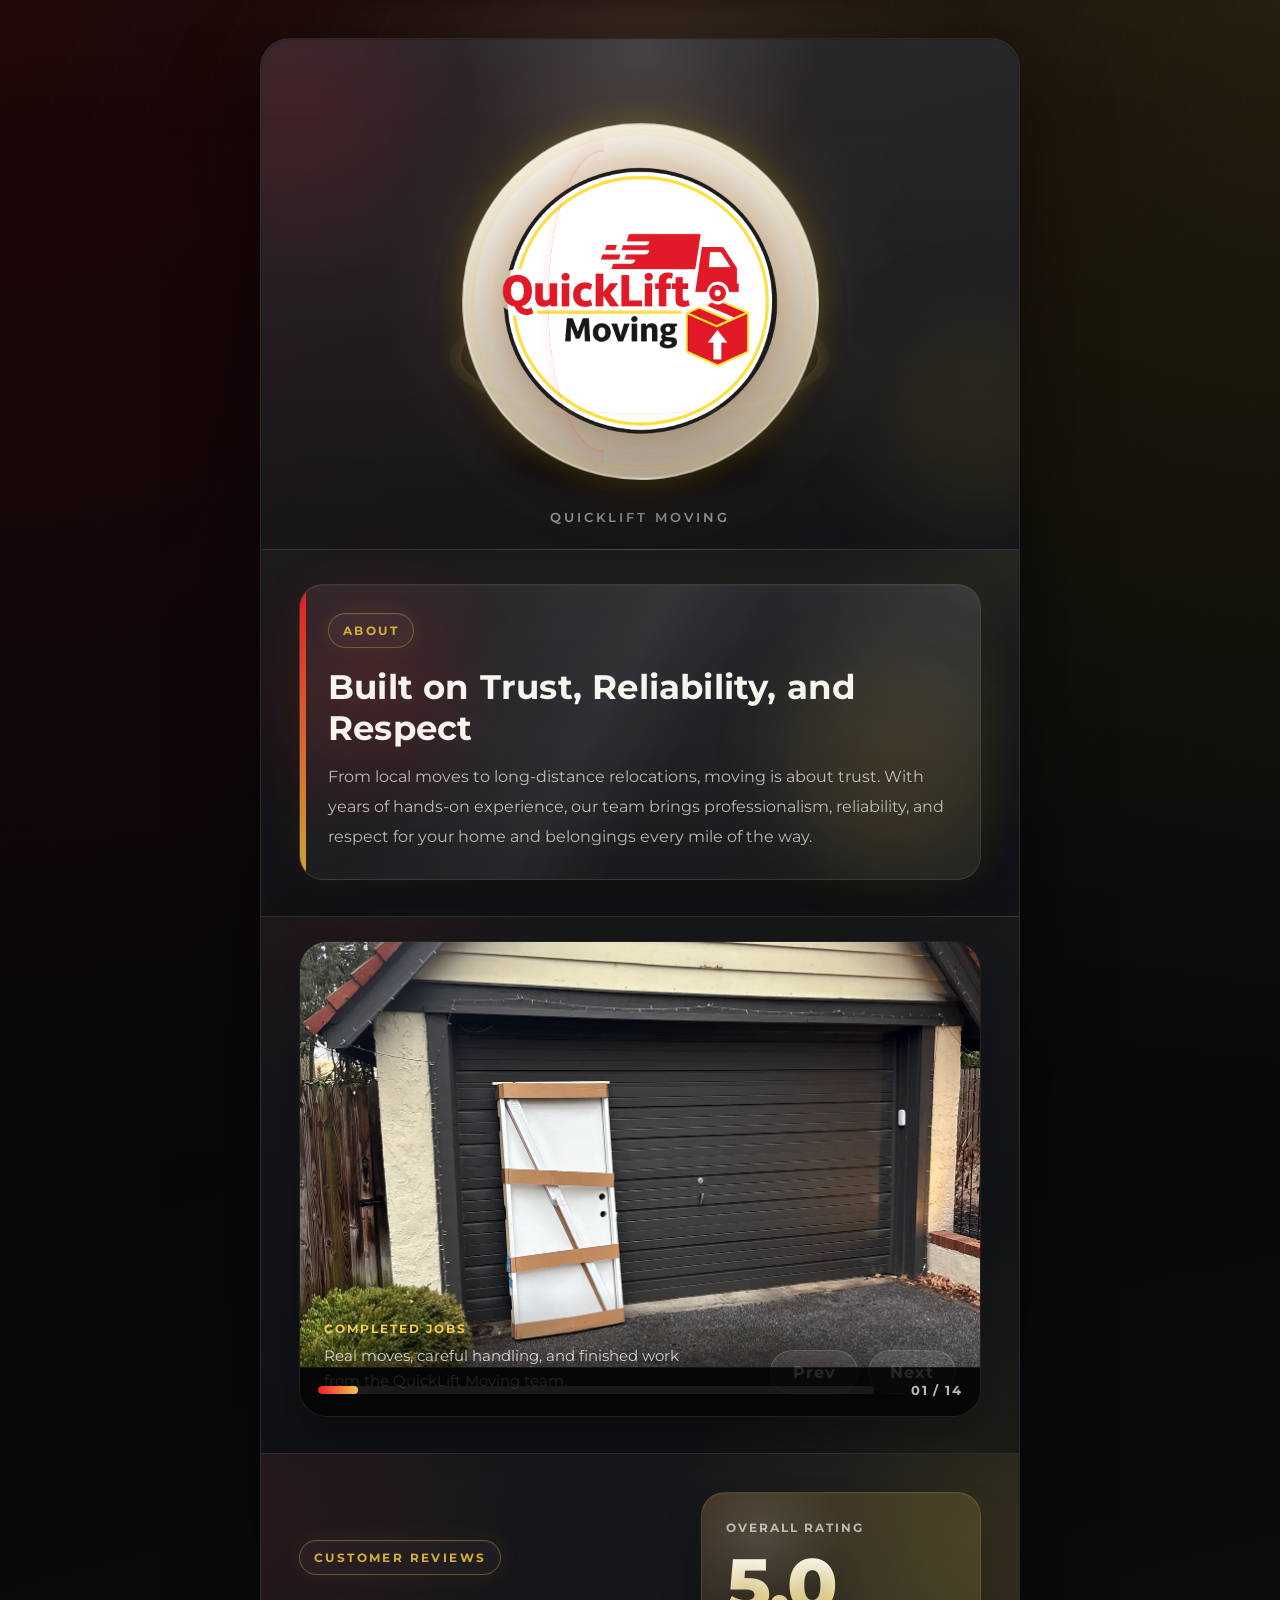
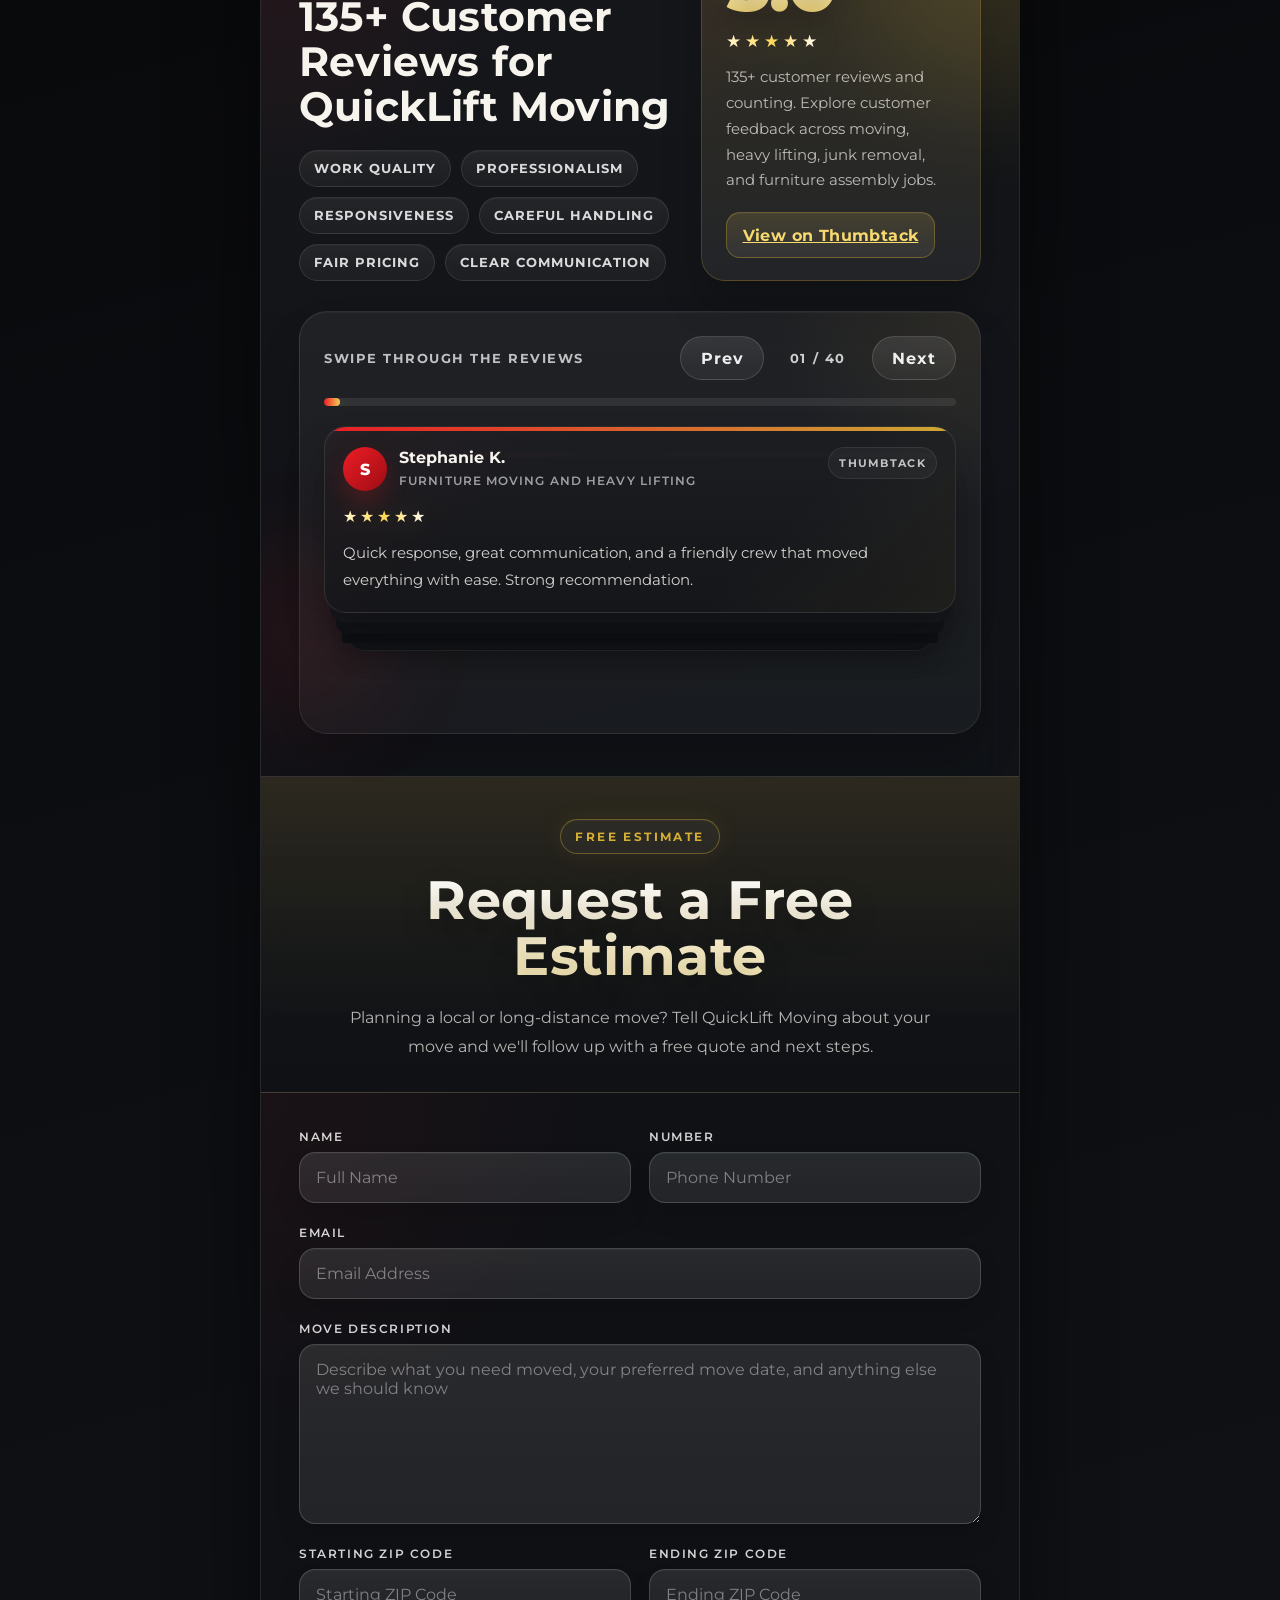
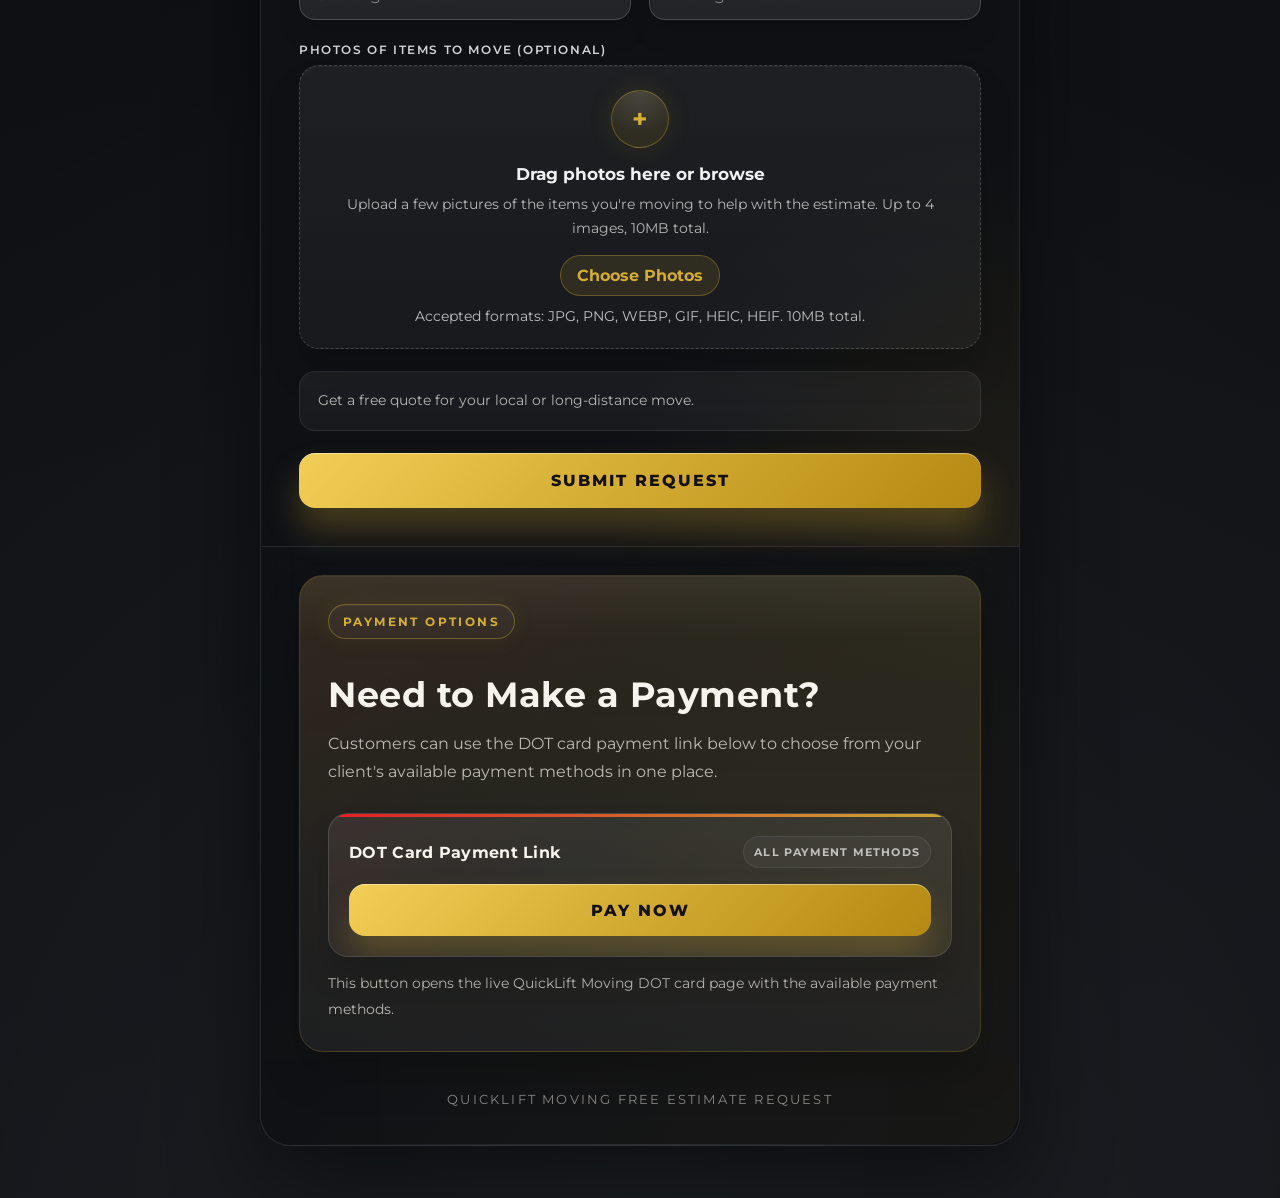
==== index.html @ c29af529 "Update moving services, review count, and estimate inquiry form Mention local and long-distance movi" ====
﻿<!DOCTYPE html>
<html lang="en">
<head>
<meta charset="UTF-8">
<meta name="viewport" content="width=device-width, initial-scale=1.0">
<title>Free Estimate Request | QuickLift Moving</title>
<link rel="preconnect" href="https://fonts.googleapis.com">
<link rel="preconnect" href="https://fonts.gstatic.com" crossorigin>
<link href="https://fonts.googleapis.com/css2?family=Montserrat:wght@400;500;700;800&display=swap" rel="stylesheet">
<style>
  :root {
    --bg: #050505;
    --panel: rgba(14, 16, 20, 0.9);
    --panel-strong: rgba(18, 20, 24, 0.96);
    --panel-soft: rgba(255, 255, 255, 0.04);
    --text: #f7f4ee;
    --muted: rgba(247, 244, 238, 0.72);
    --accent: #d5ae34;
    --accent-dark: #b78e18;
    --accent-red: #ef1c25;
    --border: rgba(255, 255, 255, 0.1);
    --border-strong: rgba(255, 255, 255, 0.18);
    --field: rgba(255, 255, 255, 0.05);
    --shadow: 0 36px 90px rgba(0, 0, 0, 0.48);
  }

  * {
    box-sizing: border-box;
    margin: 0;
    padding: 0;
  }

  body {
    position: relative;
    isolation: isolate;
    min-height: 100vh;
    font-family: "Montserrat", sans-serif;
    color: var(--text);
    background:
      radial-gradient(circle at top left, rgba(239, 28, 37, 0.12), transparent 26%),
      radial-gradient(circle at top right, rgba(213, 174, 52, 0.14), transparent 24%),
      radial-gradient(circle at bottom center, rgba(255, 255, 255, 0.04), transparent 28%),
      linear-gradient(165deg, #030303 0%, #0c0d10 48%, #14151a 100%);
    padding: 38px 18px 52px;
    overflow-x: hidden;
  }

  body::before,
  body::after {
    content: "";
    position: fixed;
    inset: 0;
    pointer-events: none;
  }

  body::before {
    background:
      repeating-linear-gradient(115deg, transparent 0 44px, rgba(255, 255, 255, 0.018) 44px 45px),
      linear-gradient(180deg, rgba(255, 255, 255, 0.035), transparent 18%);
    opacity: 0.5;
    z-index: -2;
  }

  body::after {
    background:
      radial-gradient(circle at 50% 0%, rgba(255, 255, 255, 0.08), transparent 32%),
      radial-gradient(circle at 50% 24%, rgba(213, 174, 52, 0.08), transparent 30%);
    filter: blur(10px);
    z-index: -1;
  }

  .consult-shell {
    position: relative;
    width: min(100%, 760px);
    margin: 0 auto;
    background:
      linear-gradient(180deg, rgba(255, 255, 255, 0.03), transparent 12%),
      linear-gradient(180deg, var(--panel-strong), var(--panel));
    border: 1px solid var(--border);
    border-radius: 30px;
    box-shadow: var(--shadow);
    overflow: hidden;
    backdrop-filter: blur(18px);
  }

  .consult-shell::before,
  .consult-shell::after {
    content: "";
    position: absolute;
    inset: 0;
    pointer-events: none;
  }

  .consult-shell::before {
    inset: 1px;
    border-radius: 29px;
    background:
      linear-gradient(180deg, rgba(255, 255, 255, 0.025), transparent 22%),
      linear-gradient(135deg, rgba(239, 28, 37, 0.05), transparent 22%, transparent 78%, rgba(213, 174, 52, 0.05));
    opacity: 0.95;
  }

  .consult-shell::after {
    inset: auto 24px 0 24px;
    height: 1px;
    background: linear-gradient(90deg, transparent, rgba(255, 255, 255, 0.24), transparent);
    opacity: 0.55;
  }

  .brand-hero {
    position: relative;
    padding: 52px 38px 24px;
    display: grid;
    place-items: center;
    border-bottom: 1px solid var(--border);
    background:
      radial-gradient(circle at top, rgba(255, 255, 255, 0.12), transparent 28%),
      radial-gradient(circle at center, rgba(213, 174, 52, 0.18), transparent 56%),
      linear-gradient(180deg, rgba(255, 255, 255, 0.04), rgba(255, 255, 255, 0));
    perspective: 1400px;
    overflow: hidden;
  }

  .brand-hero::before,
  .brand-hero::after {
    content: "";
    position: absolute;
    border-radius: 999px;
    pointer-events: none;
    filter: blur(44px);
    opacity: 0.55;
  }

  .brand-hero::before {
    width: 240px;
    height: 240px;
    top: -50px;
    left: -90px;
    background: rgba(239, 28, 37, 0.16);
  }

  .brand-hero::after {
    width: 220px;
    height: 220px;
    right: -70px;
    bottom: 20px;
    background: rgba(201, 162, 39, 0.18);
  }

  .logo-stage {
    position: relative;
    width: min(100%, 420px);
    aspect-ratio: 1;
    display: grid;
    place-items: center;
    transform-style: preserve-3d;
    cursor: pointer;
    --tilt-x: 0deg;
    --tilt-y: 0deg;
    --shift-x: 0px;
    --shift-y: 0px;
  }

  .logo-aura,
  .logo-orbit,
  .logo-shadow {
    position: absolute;
    inset: 0;
    pointer-events: none;
  }

  .logo-glow {
    position: absolute;
    inset: 17%;
    border-radius: 50%;
    background:
      radial-gradient(circle, rgba(255, 245, 200, 0.72) 0%, rgba(255, 214, 87, 0.3) 34%, rgba(239, 28, 37, 0.12) 58%, transparent 78%);
    filter: blur(22px);
    transform: translateZ(-42px) scale(1.06);
    opacity: 0.88;
    pointer-events: none;
    animation: glowPulse 6.5s ease-in-out infinite;
  }

  .logo-aura {
    inset: 14%;
    border-radius: 50%;
    background:
      radial-gradient(circle, rgba(255, 255, 255, 0.28), rgba(201, 162, 39, 0.12) 40%, transparent 72%);
    filter: blur(20px);
    transform: translateZ(-90px);
    animation: auraCycle 10s ease-in-out infinite;
  }

  .logo-orbit {
    inset: 7%;
    border-radius: 50%;
    border: 1px solid rgba(201, 162, 39, 0.26);
    box-shadow:
      0 0 0 10px rgba(255, 255, 255, 0.03),
      0 0 30px rgba(201, 162, 39, 0.12);
    transform: rotateX(74deg) translateZ(-52px);
    animation: orbitSpin 20s linear infinite;
  }

  .logo-orbit-secondary {
    inset: 14%;
    border-color: rgba(239, 28, 37, 0.22);
    box-shadow:
      0 0 0 8px rgba(255, 255, 255, 0.015),
      0 0 26px rgba(239, 28, 37, 0.12);
    transform: rotateY(70deg) rotateZ(24deg) translateZ(-34px);
    animation: orbitSpinReverse 16s linear infinite;
  }

  .logo-shadow {
    inset: auto 16% 3% 16%;
    height: 12%;
    border-radius: 50%;
    background: rgba(0, 0, 0, 0.62);
    filter: blur(18px);
    transform: translateZ(-120px);
    animation: shadowPulse 8s ease-in-out infinite;
  }

  .logo-motion {
    position: relative;
    width: 100%;
    height: 100%;
    display: grid;
    place-items: center;
    transform-style: preserve-3d;
    animation: logoEntrance 1s cubic-bezier(0.2, 0.9, 0.2, 1) both;
  }

  .logo-card-shell {
    width: 100%;
    height: 100%;
    display: grid;
    place-items: center;
    transform-style: preserve-3d;
    animation: logoSpinFloat 10.5s ease-in-out infinite 1.1s;
  }

  .logo-card {
    position: relative;
    width: 100%;
    height: 100%;
    display: grid;
    place-items: center;
    transform-style: preserve-3d;
    transform:
      translate3d(var(--shift-x), var(--shift-y), 0)
      rotateX(var(--tilt-x))
      rotateY(var(--tilt-y));
    transition: transform 140ms ease-out, filter 0.25s ease;
    will-change: transform, filter;
  }

  .logo-card::before {
    content: "";
    position: absolute;
    inset: 8%;
    border-radius: 50%;
    background:
      radial-gradient(circle at 32% 24%, rgba(255, 255, 255, 0.95), rgba(245, 241, 233, 0.92) 58%, rgba(217, 208, 194, 0.88) 100%);
    border: 2px solid rgba(255, 255, 255, 0.32);
    box-shadow:
      inset 0 16px 24px rgba(255, 255, 255, 0.38),
      inset 0 -18px 26px rgba(0, 0, 0, 0.12),
      0 32px 44px rgba(0, 0, 0, 0.35),
      0 0 42px rgba(255, 214, 87, 0.12);
    transform: translateZ(-28px) scale(1.01);
  }

  .logo-card::after {
    content: "";
    position: absolute;
    inset: 11%;
    border-radius: 50%;
    border: 1px solid rgba(255, 212, 87, 0.34);
    box-shadow:
      0 0 28px rgba(255, 212, 87, 0.18),
      0 0 52px rgba(255, 212, 87, 0.14);
    transform: translateZ(8px) scale(1.02);
    opacity: 0.92;
  }

  .logo-card:hover {
    filter: saturate(1.03);
  }

  .brand-logo {
    position: relative;
    z-index: 2;
    width: min(86%, 360px);
    max-width: 100%;
    display: block;
    transform: translateZ(38px);
    filter:
      drop-shadow(0 24px 34px rgba(0, 0, 0, 0.34))
      drop-shadow(0 0 24px rgba(201, 162, 39, 0.18))
      drop-shadow(0 0 40px rgba(255, 214, 87, 0.2))
      drop-shadow(0 0 16px rgba(239, 28, 37, 0.12));
    animation: logoInnerShift 7s ease-in-out infinite;
  }

  .logo-caption {
    margin-top: -2px;
    color: rgba(255, 255, 255, 0.56);
    font-size: 0.82rem;
    font-weight: 600;
    letter-spacing: 3px;
    text-transform: uppercase;
  }

  .work-showcase {
    padding: 24px 38px 36px;
    border-bottom: 1px solid var(--border);
    background:
      radial-gradient(circle at 15% 0%, rgba(239, 28, 37, 0.06), transparent 24%),
      radial-gradient(circle at 90% 100%, rgba(213, 174, 52, 0.08), transparent 28%),
      linear-gradient(180deg, rgba(255, 255, 255, 0.025), rgba(255, 255, 255, 0));
  }

  .showcase-frame {
    position: relative;
    overflow: hidden;
    border-radius: 28px;
    border: 1px solid rgba(255, 255, 255, 0.1);
    background: #080808;
    box-shadow:
      inset 0 1px 0 rgba(255, 255, 255, 0.04),
      0 26px 42px rgba(0, 0, 0, 0.28);
  }

  .showcase-frame::before {
    content: "";
    position: absolute;
    inset: 0;
    background:
      linear-gradient(135deg, rgba(255, 255, 255, 0.08), transparent 28%, transparent 72%, rgba(255, 255, 255, 0.05)),
      linear-gradient(180deg, rgba(255, 255, 255, 0.025), transparent 22%);
    pointer-events: none;
    z-index: 2;
  }

  .showcase-slides {
    position: relative;
    aspect-ratio: 16 / 10;
    min-height: 340px;
  }

  .showcase-slide {
    position: absolute;
    inset: 0;
    opacity: 0;
    transform: scale(1.05);
    transition: opacity 0.65s ease, transform 0.65s ease;
  }

  .showcase-slide img {
    width: 100%;
    height: 100%;
    object-fit: cover;
    display: block;
    transform: scale(1.04);
    transition: transform 4.6s ease;
    filter: saturate(1.02) contrast(1.02);
  }

  .showcase-slide.is-active {
    opacity: 1;
    transform: scale(1);
    z-index: 1;
  }

  .showcase-slide.is-active img {
    transform: scale(1);
  }

  .showcase-overlay {
    position: absolute;
    inset: auto 0 0 0;
    display: flex;
    align-items: flex-end;
    justify-content: space-between;
    gap: 16px;
    padding: 28px 24px 22px;
    background: linear-gradient(180deg, transparent 0%, rgba(8, 8, 8, 0.16) 24%, rgba(8, 8, 8, 0.88) 100%);
    z-index: 3;
  }

  .showcase-kicker {
    display: inline-block;
    margin-bottom: 8px;
    color: #f2cb52;
    font-size: 0.76rem;
    font-weight: 700;
    letter-spacing: 2px;
    text-transform: uppercase;
  }

  .showcase-copy p {
    max-width: 360px;
    color: rgba(255, 255, 255, 0.78);
    line-height: 1.7;
    font-size: 0.92rem;
  }

  .showcase-controls {
    display: flex;
    gap: 10px;
    align-items: center;
  }

  .showcase-button {
    min-width: 88px;
    min-height: 44px;
    padding: 0 16px;
    border-radius: 999px;
    border: 1px solid rgba(255, 255, 255, 0.14);
    background:
      linear-gradient(180deg, rgba(255, 255, 255, 0.08), rgba(255, 255, 255, 0.03)),
      rgba(255, 255, 255, 0.02);
    color: rgba(255, 255, 255, 0.92);
    font: inherit;
    font-weight: 700;
    letter-spacing: 1px;
    cursor: pointer;
    transition: transform 0.2s ease, border-color 0.2s ease, background 0.2s ease;
  }

  .showcase-button:hover {
    transform: translateY(-1px);
    border-color: rgba(213, 174, 52, 0.44);
    background:
      linear-gradient(180deg, rgba(213, 174, 52, 0.16), rgba(255, 255, 255, 0.04)),
      rgba(255, 255, 255, 0.03);
  }

  .showcase-progress {
    display: flex;
    align-items: center;
    justify-content: space-between;
    gap: 16px;
    padding: 14px 18px 18px;
    background: rgba(6, 6, 6, 0.86);
    border-top: 1px solid rgba(255, 255, 255, 0.06);
    position: relative;
    z-index: 3;
  }

  .showcase-progress-bar {
    flex: 1;
    height: 8px;
    border-radius: 999px;
    background: rgba(255, 255, 255, 0.08);
    overflow: hidden;
  }

  .showcase-progress-fill {
    display: block;
    height: 100%;
    width: 0;
    border-radius: inherit;
    background: linear-gradient(90deg, #ef1c25 0%, #f0c74f 100%);
    box-shadow: 0 0 20px rgba(213, 174, 52, 0.26);
    transition: width 0.5s ease;
  }

  .showcase-count {
    min-width: 72px;
    text-align: right;
    color: rgba(255, 255, 255, 0.72);
    font-size: 0.84rem;
    font-weight: 700;
    letter-spacing: 1.4px;
  }

  .reviews-section {
    position: relative;
    isolation: isolate;
    overflow: hidden;
    padding: 38px 38px 42px;
    border-bottom: 1px solid var(--border);
    background:
      radial-gradient(circle at 0% 8%, rgba(239, 28, 37, 0.08), transparent 24%),
      radial-gradient(circle at 100% 0%, rgba(213, 174, 52, 0.1), transparent 28%),
      linear-gradient(180deg, rgba(255, 255, 255, 0.028), rgba(255, 255, 255, 0.008));
  }

  .reviews-section::before,
  .reviews-section::after {
    content: "";
    position: absolute;
    border-radius: 999px;
    filter: blur(48px);
    opacity: 0.58;
    pointer-events: none;
    z-index: 0;
    animation: reviewsGlowDrift 13s ease-in-out infinite;
  }

  .reviews-section::before {
    top: 28px;
    right: -78px;
    width: 220px;
    height: 220px;
    background: rgba(213, 174, 52, 0.16);
  }

  .reviews-section::after {
    left: -54px;
    bottom: 44px;
    width: 190px;
    height: 190px;
    background: rgba(239, 28, 37, 0.14);
    animation-delay: -6s;
  }

  .reviews-head,
  .reviews-deck-shell {
    position: relative;
    z-index: 1;
  }

  .reviews-head {
    display: grid;
    grid-template-columns: minmax(0, 1.15fr) minmax(250px, 0.85fr);
    gap: 22px;
    align-items: end;
  }

  .reviews-copy h2 {
    margin-top: 2px;
    font-size: clamp(1.7rem, 4vw, 2.55rem);
    line-height: 1.1;
    letter-spacing: 0.2px;
  }

  .reviews-copy p {
    margin-top: 16px;
    max-width: 520px;
    color: var(--muted);
    line-height: 1.85;
    font-size: 0.97rem;
  }

  .review-pillars {
    display: flex;
    flex-wrap: wrap;
    gap: 10px;
    margin-top: 20px;
  }

  .review-pillars span {
    padding: 10px 14px;
    border-radius: 999px;
    border: 1px solid rgba(255, 255, 255, 0.09);
    background:
      linear-gradient(180deg, rgba(255, 255, 255, 0.05), rgba(255, 255, 255, 0.025)),
      rgba(255, 255, 255, 0.02);
    box-shadow: inset 0 1px 0 rgba(255, 255, 255, 0.03);
    color: rgba(255, 255, 255, 0.84);
    font-size: 0.79rem;
    font-weight: 700;
    letter-spacing: 1px;
    text-transform: uppercase;
  }

  .reviews-scorecard {
    position: relative;
    overflow: hidden;
    padding: 24px 24px 22px;
    border-radius: 24px;
    border: 1px solid rgba(213, 174, 52, 0.2);
    background:
      linear-gradient(180deg, rgba(213, 174, 52, 0.14), rgba(255, 255, 255, 0.04)),
      linear-gradient(135deg, rgba(239, 28, 37, 0.045), transparent 38%),
      rgba(255, 255, 255, 0.026);
    box-shadow:
      inset 0 1px 0 rgba(255, 255, 255, 0.04),
      0 24px 42px rgba(0, 0, 0, 0.2);
    animation: reviewsScoreFloat 7.2s ease-in-out infinite;
  }

  .reviews-scorecard::before {
    content: "";
    position: absolute;
    top: -42px;
    left: -28px;
    width: 170px;
    height: 170px;
    border-radius: 50%;
    background: radial-gradient(circle, rgba(255, 255, 255, 0.24), transparent 68%);
    opacity: 0.46;
    pointer-events: none;
  }

  .score-label {
    display: inline-block;
    color: rgba(255, 255, 255, 0.64);
    font-size: 0.75rem;
    font-weight: 700;
    letter-spacing: 2px;
    text-transform: uppercase;
  }

  .score-number {
    margin-top: 14px;
    font-size: clamp(3rem, 8vw, 4.6rem);
    font-weight: 800;
    line-height: 0.95;
    letter-spacing: -2px;
    background: linear-gradient(180deg, #ffffff 0%, #f5d66d 100%);
    -webkit-background-clip: text;
    background-clip: text;
    color: transparent;
    text-shadow: 0 12px 32px rgba(0, 0, 0, 0.24);
  }

  .score-stars {
    display: inline-block;
    margin-top: 10px;
    font-size: 1.08rem;
    letter-spacing: 4px;
    background: linear-gradient(90deg, #fff7cf 0%, #ffd758 22%, #ffffff 46%, #ffd04a 70%, #fff6c0 100%);
    background-size: 220% auto;
    -webkit-background-clip: text;
    background-clip: text;
    color: transparent;
    filter: drop-shadow(0 0 16px rgba(255, 214, 87, 0.26));
    animation: starShine 4.2s linear infinite;
  }

  .score-copy {
    margin-top: 14px;
    color: var(--muted);
    line-height: 1.75;
    font-size: 0.92rem;
  }

  .reviews-link {
    display: inline-flex;
    align-items: center;
    justify-content: center;
    min-height: 46px;
    margin-top: 18px;
    padding: 0 16px;
    border-radius: 14px;
    border: 1px solid rgba(213, 174, 52, 0.34);
    background:
      linear-gradient(180deg, rgba(213, 174, 52, 0.14), rgba(255, 255, 255, 0.04)),
      rgba(255, 255, 255, 0.03);
    box-shadow: inset 0 1px 0 rgba(255, 255, 255, 0.04);
    color: #f7d96f;
    font-weight: 700;
    letter-spacing: 0.4px;
    transition: transform 0.2s ease, border-color 0.2s ease, background 0.2s ease;
  }

  .reviews-link:hover {
    transform: translateY(-1px);
    border-color: rgba(213, 174, 52, 0.54);
    background:
      linear-gradient(180deg, rgba(213, 174, 52, 0.18), rgba(255, 255, 255, 0.05)),
      rgba(255, 255, 255, 0.03);
  }

  .reviews-deck-shell {
    margin-top: 30px;
    padding: 24px;
    border-radius: 28px;
    border: 1px solid rgba(255, 255, 255, 0.08);
    background:
      linear-gradient(180deg, rgba(255, 255, 255, 0.04), rgba(255, 255, 255, 0.018)),
      radial-gradient(circle at top right, rgba(213, 174, 52, 0.08), transparent 26%),
      rgba(255, 255, 255, 0.02);
    box-shadow:
      inset 0 1px 0 rgba(255, 255, 255, 0.035),
      0 26px 42px rgba(0, 0, 0, 0.16);
  }

  .reviews-toolbar {
    display: flex;
    align-items: center;
    justify-content: space-between;
    gap: 16px;
    margin-bottom: 18px;
  }

  .reviews-swipe-label {
    color: rgba(255, 255, 255, 0.72);
    font-size: 0.83rem;
    font-weight: 700;
    letter-spacing: 1.5px;
    text-transform: uppercase;
  }

  .reviews-deck-controls {
    display: flex;
    align-items: center;
    gap: 10px;
  }

  .reviews-button {
    min-width: 84px;
    min-height: 44px;
    padding: 0 16px;
    border-radius: 999px;
    border: 1px solid rgba(255, 255, 255, 0.14);
    background:
      linear-gradient(180deg, rgba(255, 255, 255, 0.08), rgba(255, 255, 255, 0.03)),
      rgba(255, 255, 255, 0.02);
    color: rgba(255, 255, 255, 0.92);
    font: inherit;
    font-weight: 700;
    letter-spacing: 1px;
    cursor: pointer;
    transition: transform 0.2s ease, border-color 0.2s ease, background 0.2s ease;
  }

  .reviews-button:hover {
    transform: translateY(-1px);
    border-color: rgba(213, 174, 52, 0.42);
    background:
      linear-gradient(180deg, rgba(213, 174, 52, 0.16), rgba(255, 255, 255, 0.04)),
      rgba(255, 255, 255, 0.03);
  }

  .reviews-count {
    min-width: 88px;
    text-align: center;
    color: rgba(255, 255, 255, 0.78);
    font-size: 0.84rem;
    font-weight: 700;
    letter-spacing: 1.6px;
  }

  .reviews-deck-progress {
    position: relative;
    height: 8px;
    margin-bottom: 20px;
    border-radius: 999px;
    background: rgba(255, 255, 255, 0.08);
    overflow: hidden;
  }

  .reviews-deck-progress-fill {
    display: block;
    width: 0;
    height: 100%;
    border-radius: inherit;
    background: linear-gradient(90deg, #ef1c25 0%, #f3cf58 100%);
    box-shadow: 0 0 20px rgba(213, 174, 52, 0.24);
    transition: width 0.45s ease;
  }

  .reviews-grid {
    position: relative;
    display: grid;
    gap: 18px;
  }

  .reviews-grid.is-ready {
    display: block;
    touch-action: pan-y;
    user-select: none;
    cursor: grab;
    min-height: 260px;
  }

  .reviews-grid.is-ready:active {
    cursor: grabbing;
  }

  .review-card {
    position: relative;
    display: block;
    margin: 0;
    overflow: hidden;
    padding: 20px 18px 18px;
    border-radius: 22px;
    border: 1px solid rgba(255, 255, 255, 0.09);
    background:
      linear-gradient(180deg, rgba(255, 255, 255, 0.045), rgba(255, 255, 255, 0.02)),
      linear-gradient(135deg, rgba(239, 28, 37, 0.028), transparent 32%, transparent 68%, rgba(213, 174, 52, 0.04)),
      rgba(18, 20, 24, 0.94);
    box-shadow:
      inset 0 1px 0 rgba(255, 255, 255, 0.04),
      0 22px 34px rgba(0, 0, 0, 0.16);
    transition:
      opacity 0.72s ease,
      transform 0.72s cubic-bezier(0.18, 0.82, 0.22, 1),
      filter 0.55s ease,
      border-color 0.25s ease,
      box-shadow 0.25s ease;
  }

  .reviews-grid.is-ready .review-card {
    position: absolute;
    top: 0;
    left: 0;
    right: 0;
    will-change: transform, opacity, filter;
    transform-origin: center top;
  }

  .reviews-grid.is-ready .review-card .review-top,
  .reviews-grid.is-ready .review-card .review-stars,
  .reviews-grid.is-ready .review-card .review-text {
    transition: opacity 0.28s ease, transform 0.28s ease;
  }

  .review-card::before {
    content: "";
    position: absolute;
    inset: 0 0 auto 0;
    height: 4px;
    background: linear-gradient(90deg, rgba(239, 28, 37, 0.96), rgba(213, 174, 52, 0.96));
  }

  .review-card::after {
    content: "";
    position: absolute;
    inset: 0;
    background: linear-gradient(128deg, transparent 24%, rgba(255, 255, 255, 0.08) 45%, transparent 58%);
    opacity: 0.26;
    pointer-events: none;
    transform: translateX(-62%);
    transition: transform 0.7s ease, opacity 0.3s ease;
  }

  .reviews-grid.is-ready .review-card[data-card-state="active"] {
    opacity: 1;
    transform: translate3d(0, 0, 0) scale(1);
    z-index: 4;
    pointer-events: auto;
    background:
      linear-gradient(180deg, rgba(255, 255, 255, 0.055), rgba(255, 255, 255, 0.02)),
      linear-gradient(135deg, rgba(239, 28, 37, 0.04), transparent 34%, transparent 68%, rgba(213, 174, 52, 0.06)),
      rgba(16, 18, 22, 0.985);
    box-shadow:
      inset 0 1px 0 rgba(255, 255, 255, 0.05),
      0 26px 40px rgba(0, 0, 0, 0.24),
      0 16px 0 -6px rgba(22, 24, 29, 0.96),
      0 32px 0 -12px rgba(18, 20, 25, 0.94),
      0 48px 0 -18px rgba(14, 16, 21, 0.9);
  }

  .reviews-grid.is-ready .review-card[data-card-state="next"] {
    opacity: 0.98;
    transform: translate3d(0, 26px, 0) scale(0.968);
    z-index: 3;
    filter: saturate(0.9);
    pointer-events: none;
    background:
      linear-gradient(180deg, rgba(255, 255, 255, 0.03), rgba(255, 255, 255, 0.012)),
      rgba(18, 20, 24, 0.98);
    box-shadow:
      inset 0 1px 0 rgba(255, 255, 255, 0.03),
      0 18px 30px rgba(0, 0, 0, 0.16);
  }

  .reviews-grid.is-ready .review-card[data-card-state="next2"] {
    opacity: 0.94;
    transform: translate3d(0, 50px, 0) scale(0.936);
    z-index: 2;
    filter: saturate(0.8);
    pointer-events: none;
    background:
      linear-gradient(180deg, rgba(255, 255, 255, 0.025), rgba(255, 255, 255, 0.01)),
      rgba(16, 18, 22, 0.98);
    box-shadow:
      inset 0 1px 0 rgba(255, 255, 255, 0.025),
      0 14px 22px rgba(0, 0, 0, 0.14);
  }

  .reviews-grid.is-ready .review-card[data-card-state="hidden-right"] {
    opacity: 0;
    transform: translate3d(18%, 58px, 0) scale(0.92) rotateZ(2deg);
    z-index: 1;
    filter: blur(0.8px);
    pointer-events: none;
  }

  .reviews-grid.is-ready .review-card[data-card-state="hidden-left"] {
    opacity: 0;
    transform: translate3d(-18%, 58px, 0) scale(0.92) rotateZ(-2deg);
    z-index: 1;
    filter: blur(0.8px);
    pointer-events: none;
  }

  .reviews-grid.is-ready .review-card:not([data-card-state="active"]) .review-top,
  .reviews-grid.is-ready .review-card:not([data-card-state="active"]) .review-stars,
  .reviews-grid.is-ready .review-card:not([data-card-state="active"]) .review-text {
    opacity: 0;
    transform: translateY(10px);
  }

  .reviews-grid.is-ready .review-card:not([data-card-state="active"])::after {
    opacity: 0.08;
  }

  .reviews-grid:not(.is-ready) .review-card:hover,
  .reviews-grid.is-ready .review-card[data-card-state="active"]:hover {
    transform: translateY(-4px);
    border-color: rgba(213, 174, 52, 0.24);
    box-shadow:
      inset 0 1px 0 rgba(255, 255, 255, 0.05),
      0 28px 40px rgba(0, 0, 0, 0.22),
      0 0 38px rgba(213, 174, 52, 0.08);
  }

  .reviews-grid:not(.is-ready) .review-card:hover::after,
  .reviews-grid.is-ready .review-card[data-card-state="active"]:hover::after {
    transform: translateX(36%);
    opacity: 0.42;
  }

  .review-top {
    display: flex;
    align-items: flex-start;
    justify-content: space-between;
    gap: 12px;
  }

  .review-person {
    display: flex;
    align-items: center;
    gap: 12px;
    min-width: 0;
  }

  .review-avatar {
    display: grid;
    place-items: center;
    flex: 0 0 44px;
    width: 44px;
    height: 44px;
    border-radius: 50%;
    background: linear-gradient(135deg, #ef1c25, #9c0d14);
    box-shadow: 0 12px 22px rgba(239, 28, 37, 0.2);
    color: #ffffff;
    font-size: 1rem;
    font-weight: 800;
  }

  .review-card:nth-child(4n + 2) .review-avatar {
    background: linear-gradient(135deg, #f2c94b, #ef1c25);
    box-shadow: 0 12px 22px rgba(213, 174, 52, 0.18);
  }

  .review-card:nth-child(4n + 3) .review-avatar {
    background: linear-gradient(135deg, #2ad26f, #16794d);
    box-shadow: 0 12px 22px rgba(42, 210, 111, 0.16);
  }

  .review-card:nth-child(4n + 4) .review-avatar {
    background: linear-gradient(135deg, #d88c1c, #ef1c25);
    box-shadow: 0 12px 22px rgba(216, 140, 28, 0.16);
  }

  .review-person-copy h3 {
    font-size: 1rem;
    line-height: 1.2;
  }

  .review-person-copy p {
    margin-top: 5px;
    color: rgba(255, 255, 255, 0.58);
    font-size: 0.73rem;
    font-weight: 600;
    letter-spacing: 1.1px;
    line-height: 1.45;
    text-transform: uppercase;
  }

  .review-source {
    flex: 0 0 auto;
    padding: 8px 10px;
    border-radius: 999px;
    border: 1px solid rgba(255, 255, 255, 0.08);
    background: rgba(255, 255, 255, 0.04);
    color: rgba(255, 255, 255, 0.72);
    font-size: 0.7rem;
    font-weight: 700;
    letter-spacing: 1.3px;
    text-transform: uppercase;
  }

  .review-stars {
    display: inline-block;
    margin-top: 16px;
    font-size: 0.98rem;
    letter-spacing: 3px;
    background: linear-gradient(90deg, #fff7cf 0%, #ffd758 22%, #ffffff 46%, #ffd04a 70%, #fff6c0 100%);
    background-size: 220% auto;
    -webkit-background-clip: text;
    background-clip: text;
    color: transparent;
    filter: drop-shadow(0 0 14px rgba(255, 214, 87, 0.22));
    animation: starShine 4s linear infinite;
  }

  .review-text {
    margin-top: 14px;
    color: rgba(247, 244, 238, 0.84);
    line-height: 1.8;
    font-size: 0.93rem;
  }

  .about-section {
    position: relative;
    padding: 34px 38px 36px;
    border-bottom: 1px solid var(--border);
    background:
      linear-gradient(180deg, rgba(255, 255, 255, 0.025), rgba(255, 255, 255, 0)),
      radial-gradient(circle at 100% 0%, rgba(213, 174, 52, 0.08), transparent 24%);
  }

  .about-stage {
    position: relative;
    perspective: 1400px;
    transform-style: preserve-3d;
    --about-tilt-x: 0deg;
    --about-tilt-y: 0deg;
    --about-shift-x: 0px;
    --about-shift-y: 0px;
  }

  .about-stage::before {
    content: "";
    position: absolute;
    inset: auto 11% -14px 11%;
    height: 28px;
    border-radius: 50%;
    background: rgba(0, 0, 0, 0.55);
    filter: blur(20px);
    opacity: 0.55;
    transform: translateZ(-60px);
    pointer-events: none;
    animation: aboutShadowPulse 7.5s ease-in-out infinite;
  }

  .about-glow {
    position: absolute;
    border-radius: 999px;
    filter: blur(40px);
    pointer-events: none;
    opacity: 0.78;
  }

  .about-glow-left {
    inset: 20px auto auto -12px;
    width: 180px;
    height: 180px;
    background: rgba(239, 28, 37, 0.16);
    animation: aboutGlowLeft 6.8s ease-in-out infinite;
  }

  .about-glow-right {
    inset: auto -8px 18px auto;
    width: 210px;
    height: 210px;
    background: rgba(213, 174, 52, 0.18);
    animation: aboutGlowRight 7.6s ease-in-out infinite;
  }

  .about-stage-motion {
    position: relative;
    transform-style: preserve-3d;
    animation: aboutFloat 8.5s ease-in-out infinite;
  }

  .about-card {
    position: relative;
    overflow: hidden;
    padding: 28px;
    border-radius: 24px;
    border: 1px solid rgba(255, 255, 255, 0.1);
    background:
      linear-gradient(180deg, rgba(255, 255, 255, 0.045), rgba(255, 255, 255, 0.018)),
      linear-gradient(135deg, rgba(239, 28, 37, 0.035), transparent 34%, transparent 72%, rgba(213, 174, 52, 0.05)),
      rgba(255, 255, 255, 0.025);
    box-shadow:
      inset 0 1px 0 rgba(255, 255, 255, 0.04),
      0 24px 40px rgba(0, 0, 0, 0.16),
      0 0 44px rgba(213, 174, 52, 0.08);
    transform:
      translate3d(var(--about-shift-x), var(--about-shift-y), 0)
      rotateX(var(--about-tilt-x))
      rotateY(var(--about-tilt-y));
    transition: transform 160ms ease-out, box-shadow 0.25s ease, border-color 0.25s ease;
    will-change: transform;
  }

  .about-card::before {
    content: "";
    position: absolute;
    inset: 0 auto 0 0;
    width: 6px;
    background: linear-gradient(180deg, var(--accent-red), var(--accent));
    opacity: 0.95;
  }

  .about-card::after {
    content: "";
    position: absolute;
    inset: 0;
    background:
      linear-gradient(120deg, transparent 24%, rgba(255, 255, 255, 0.08) 44%, transparent 56%),
      radial-gradient(circle at top right, rgba(255, 255, 255, 0.08), transparent 28%);
    opacity: 0.75;
    pointer-events: none;
    mix-blend-mode: screen;
  }

  .about-card:hover {
    border-color: rgba(213, 174, 52, 0.26);
    box-shadow:
      inset 0 1px 0 rgba(255, 255, 255, 0.05),
      0 28px 48px rgba(0, 0, 0, 0.22),
      0 0 56px rgba(213, 174, 52, 0.12);
  }

  .about-card h2 {
    margin-bottom: 14px;
    font-size: clamp(1.5rem, 3vw, 2.1rem);
    letter-spacing: 0.2px;
  }

  .about-card p {
    max-width: 620px;
    color: var(--muted);
    line-height: 1.9;
    font-size: 0.98rem;
  }

  .consult-header {
    padding: 42px 38px 30px;
    text-align: center;
    border-bottom: 1px solid var(--border);
    background:
      linear-gradient(180deg, rgba(213, 174, 52, 0.12), rgba(213, 174, 52, 0) 78%),
      linear-gradient(180deg, rgba(255, 255, 255, 0.025), rgba(255, 255, 255, 0));
  }

  .eyebrow {
    display: inline-block;
    margin-bottom: 18px;
    padding: 9px 14px;
    border-radius: 999px;
    border: 1px solid rgba(213, 174, 52, 0.38);
    background: rgba(255, 255, 255, 0.03);
    box-shadow:
      inset 0 1px 0 rgba(255, 255, 255, 0.04),
      0 0 24px rgba(213, 174, 52, 0.08);
    color: var(--accent);
    font-size: 12px;
    font-weight: 700;
    letter-spacing: 2.4px;
    text-transform: uppercase;
  }

  h1 {
    font-size: clamp(2.2rem, 5vw, 3.35rem);
    letter-spacing: 0.4px;
    margin-bottom: 18px;
    line-height: 1.05;
    background: linear-gradient(180deg, #ffffff 0%, #f6e6af 100%);
    -webkit-background-clip: text;
    background-clip: text;
    color: transparent;
    text-shadow: 0 12px 30px rgba(0, 0, 0, 0.22);
  }

  .consult-header p {
    max-width: 580px;
    margin: 0 auto;
    color: var(--muted);
    line-height: 1.85;
    font-size: 1rem;
  }

  .consult-body {
    position: relative;
    padding: 36px 38px 38px;
    background:
      radial-gradient(circle at 0% 0%, rgba(239, 28, 37, 0.05), transparent 28%),
      radial-gradient(circle at 100% 100%, rgba(213, 174, 52, 0.07), transparent 32%);
  }

  .consult-form {
    position: relative;
    z-index: 1;
    display: grid;
    grid-template-columns: repeat(2, minmax(0, 1fr));
    gap: 22px 18px;
  }

  .field {
    display: grid;
    gap: 8px;
  }

  .field-half {
    grid-column: span 1;
  }

  .field-full {
    grid-column: 1 / -1;
  }

  .upload-zone {
    position: relative;
    padding: 24px 22px;
    border: 1.5px dashed rgba(255, 255, 255, 0.18);
    border-radius: 20px;
    background:
      linear-gradient(180deg, rgba(255, 255, 255, 0.04), rgba(255, 255, 255, 0.016)),
      rgba(255, 255, 255, 0.025);
    box-shadow:
      inset 0 1px 0 rgba(255, 255, 255, 0.04),
      0 24px 34px rgba(0, 0, 0, 0.16);
    text-align: center;
    transition: border-color 0.2s ease, background 0.2s ease, transform 0.2s ease, box-shadow 0.2s ease;
    cursor: pointer;
  }

  .upload-zone:hover,
  .upload-zone.is-dragover {
    border-color: rgba(201, 162, 39, 0.72);
    background:
      linear-gradient(180deg, rgba(213, 174, 52, 0.1), rgba(255, 255, 255, 0.03)),
      rgba(255, 255, 255, 0.03);
    box-shadow:
      0 0 0 3px rgba(213, 174, 52, 0.12),
      0 20px 36px rgba(0, 0, 0, 0.2);
    transform: translateY(-2px);
  }

  .upload-zone:focus-visible {
    outline: none;
    border-color: rgba(201, 162, 39, 0.8);
    box-shadow: 0 0 0 3px rgba(201, 162, 39, 0.16);
  }

  .upload-icon {
    display: inline-grid;
    place-items: center;
    width: 58px;
    height: 58px;
    margin: 0 auto 16px;
    border-radius: 999px;
    border: 1px solid rgba(213, 174, 52, 0.34);
    background:
      radial-gradient(circle at top, rgba(255, 255, 255, 0.12), transparent 70%),
      rgba(213, 174, 52, 0.1);
    box-shadow: 0 0 26px rgba(213, 174, 52, 0.12);
    color: var(--accent);
    font-size: 1.6rem;
    font-weight: 700;
    line-height: 1;
  }

  .upload-title {
    font-size: 1.04rem;
    font-weight: 700;
    color: rgba(255, 255, 255, 0.94);
  }

  .upload-copy {
    margin-top: 8px;
    color: var(--muted);
    line-height: 1.7;
    font-size: 0.9rem;
  }

  .upload-link {
    display: inline-flex;
    align-items: center;
    justify-content: center;
    margin-top: 14px;
    padding: 10px 16px;
    border-radius: 999px;
    border: 1px solid rgba(201, 162, 39, 0.36);
    background: rgba(213, 174, 52, 0.12);
    color: var(--accent);
    font: inherit;
    font-weight: 700;
    cursor: pointer;
    transition: background 0.2s ease, color 0.2s ease;
  }

  .upload-link:hover {
    background: rgba(201, 162, 39, 0.18);
    color: #f4d15a;
  }

  .file-input {
    position: absolute;
    opacity: 0;
    pointer-events: none;
    width: 1px;
    height: 1px;
  }

  .upload-status {
    margin-top: 12px;
    color: rgba(255, 255, 255, 0.72);
    font-size: 0.86rem;
  }

  .upload-list {
    display: grid;
    gap: 8px;
    margin-top: 14px;
  }

  .upload-list:empty {
    display: none;
  }

  .upload-item {
    padding: 10px 12px;
    border-radius: 12px;
    border: 1px solid rgba(255, 255, 255, 0.08);
    background:
      linear-gradient(180deg, rgba(255, 255, 255, 0.04), rgba(255, 255, 255, 0.025)),
      rgba(255, 255, 255, 0.03);
    color: rgba(255, 255, 255, 0.82);
    font-size: 0.88rem;
    text-align: left;
    word-break: break-word;
  }

  label {
    font-size: 0.78rem;
    font-weight: 600;
    color: rgba(255, 255, 255, 0.82);
    letter-spacing: 1.6px;
    text-transform: uppercase;
  }

  input,
  textarea {
    width: 100%;
    padding: 15px 16px;
    border-radius: 16px;
    border: 1px solid rgba(255, 255, 255, 0.16);
    background:
      linear-gradient(180deg, rgba(255, 255, 255, 0.06), rgba(255, 255, 255, 0.03)),
      var(--field);
    box-shadow:
      inset 0 1px 0 rgba(255, 255, 255, 0.035),
      0 14px 24px rgba(0, 0, 0, 0.12);
    color: var(--text);
    font: inherit;
    transition: border-color 0.2s ease, box-shadow 0.2s ease, background 0.2s ease;
  }

  input::placeholder,
  textarea::placeholder {
    color: rgba(255, 255, 255, 0.42);
  }

  input:focus,
  textarea:focus {
    outline: none;
    border-color: rgba(201, 162, 39, 0.8);
    box-shadow:
      0 0 0 3px rgba(201, 162, 39, 0.16),
      0 16px 28px rgba(0, 0, 0, 0.18);
    background:
      linear-gradient(180deg, rgba(255, 255, 255, 0.09), rgba(255, 255, 255, 0.04)),
      rgba(255, 255, 255, 0.07);
  }

  textarea {
    min-height: 180px;
    resize: vertical;
  }

  .form-note {
    grid-column: 1 / -1;
    padding: 16px 18px;
    border-radius: 16px;
    border: 1px solid rgba(255, 255, 255, 0.08);
    background:
      linear-gradient(180deg, rgba(255, 255, 255, 0.04), rgba(255, 255, 255, 0.018)),
      rgba(255, 255, 255, 0.02);
    color: var(--muted);
    font-size: 0.9rem;
    line-height: 1.8;
  }

  .submission-success {
    grid-column: 1 / -1;
    display: none;
    align-items: center;
    gap: 16px;
    padding: 18px;
    border: 1px solid rgba(243, 206, 87, 0.35);
    border-radius: 16px;
    background:
      radial-gradient(circle at 8% 20%, rgba(243, 206, 87, 0.18), transparent 32%),
      linear-gradient(135deg, rgba(243, 206, 87, 0.14), rgba(255, 255, 255, 0.035));
    box-shadow: 0 20px 46px rgba(0, 0, 0, 0.22);
  }

  .submission-success.is-visible {
    display: flex;
    animation: successReveal 0.5s ease both;
  }

  .success-mark {
    display: grid;
    flex: 0 0 auto;
    width: 46px;
    height: 46px;
    place-items: center;
    border-radius: 50%;
    background: linear-gradient(135deg, #f3ce57, #b58913);
    color: #15110a;
    font-weight: 900;
    box-shadow: 0 12px 24px rgba(213, 174, 52, 0.25);
  }

  .submission-success strong {
    display: block;
    color: #fff;
    font-size: 1rem;
    margin-bottom: 3px;
  }

  .submission-success span:last-child {
    color: var(--muted);
    font-size: 0.92rem;
    line-height: 1.6;
  }

  .payment-section {
    padding: 0 38px 40px;
    border-top: 1px solid var(--border);
  }

  .payment-card {
    position: relative;
    overflow: hidden;
    margin-top: 28px;
    padding: 28px;
    border-radius: 24px;
    border: 1px solid rgba(213, 174, 52, 0.18);
    background:
      linear-gradient(180deg, rgba(213, 174, 52, 0.12), rgba(255, 255, 255, 0.03)),
      linear-gradient(135deg, rgba(239, 28, 37, 0.04), transparent 38%),
      rgba(255, 255, 255, 0.025);
    box-shadow:
      inset 0 1px 0 rgba(255, 255, 255, 0.04),
      0 24px 40px rgba(0, 0, 0, 0.18);
  }

  .payment-card::before {
    content: "";
    position: absolute;
    inset: 0 0 auto 0;
    height: 64px;
    background: linear-gradient(180deg, rgba(255, 255, 255, 0.05), transparent);
    pointer-events: none;
  }

  .payment-card h2 {
    margin-top: 16px;
    font-size: clamp(1.6rem, 4vw, 2.2rem);
    letter-spacing: 0.5px;
  }

  .payment-card p {
    margin-top: 14px;
    color: var(--muted);
    line-height: 1.8;
  }

  .payment-actions {
    display: flex;
    flex-wrap: wrap;
    gap: 14px;
    margin-top: 26px;
  }

  .payment-link-card {
    position: relative;
    overflow: hidden;
    width: 100%;
    padding: 22px 20px 20px;
    border-radius: 20px;
    border: 1px solid rgba(255, 255, 255, 0.12);
    background:
      linear-gradient(180deg, rgba(255, 255, 255, 0.05), rgba(255, 255, 255, 0.018)),
      linear-gradient(135deg, rgba(239, 28, 37, 0.04), transparent 38%, rgba(213, 174, 52, 0.05)),
      rgba(255, 255, 255, 0.02);
    box-shadow:
      inset 0 1px 0 rgba(255, 255, 255, 0.035),
      0 20px 30px rgba(0, 0, 0, 0.14);
  }

  .payment-link-card::before {
    content: "";
    position: absolute;
    inset: 0 0 auto 0;
    height: 3px;
    background: linear-gradient(90deg, rgba(239, 28, 37, 0.94), rgba(213, 174, 52, 0.94));
  }

  .payment-link-head {
    display: flex;
    align-items: center;
    justify-content: space-between;
    gap: 10px;
  }

  .payment-link-card h3 {
    font-size: 1.02rem;
    font-weight: 700;
    letter-spacing: 0.3px;
  }

  .payment-link-tag {
    flex: 0 0 auto;
    padding: 8px 10px;
    border-radius: 999px;
    border: 1px solid rgba(255, 255, 255, 0.08);
    background: rgba(255, 255, 255, 0.04);
    color: rgba(255, 255, 255, 0.68);
    font-size: 0.68rem;
    font-weight: 700;
    letter-spacing: 1.2px;
    text-transform: uppercase;
  }

  .payment-link-copy {
    margin-top: 12px;
    color: rgba(255, 255, 255, 0.72);
    font-size: 0.88rem;
    line-height: 1.75;
  }

  .payment-button {
    display: inline-flex;
    align-items: center;
    justify-content: center;
    min-height: 52px;
    width: 100%;
    margin-top: 16px;
    padding: 0 18px;
    border-radius: 16px;
    border: none;
    background: linear-gradient(135deg, #f3ce57 0%, #d5ae34 45%, #b58913 100%);
    box-shadow:
      0 22px 34px rgba(213, 174, 52, 0.28),
      inset 0 1px 0 rgba(255, 255, 255, 0.42);
    color: #15110a;
    font-weight: 800;
    letter-spacing: 2px;
    text-align: center;
    text-decoration: none;
    text-transform: uppercase;
    transition: transform 0.2s ease, border-color 0.2s ease, box-shadow 0.2s ease, filter 0.2s ease;
  }

  .payment-button:hover {
    transform: translateY(-2px);
    box-shadow:
      0 26px 42px rgba(213, 174, 52, 0.34),
      inset 0 1px 0 rgba(255, 255, 255, 0.45);
    filter: brightness(1.02);
  }

  .payment-note {
    font-size: 0.9rem;
  }

  .submit-button {
    position: relative;
    grid-column: 1 / -1;
    overflow: hidden;
    border: none;
    border-radius: 16px;
    padding: 18px 18px;
    background: linear-gradient(135deg, #f3ce57 0%, #d5ae34 45%, #b58913 100%);
    color: #15110a;
    font: inherit;
    font-weight: 800;
    letter-spacing: 2px;
    text-transform: uppercase;
    cursor: pointer;
    transition: transform 0.2s ease, box-shadow 0.2s ease, filter 0.2s ease;
    box-shadow:
      0 22px 34px rgba(213, 174, 52, 0.28),
      inset 0 1px 0 rgba(255, 255, 255, 0.42);
  }

  .submit-button::after {
    content: "";
    position: absolute;
    top: -40%;
    left: -22%;
    width: 28%;
    height: 180%;
    background: linear-gradient(90deg, transparent, rgba(255, 255, 255, 0.45), transparent);
    transform: rotate(18deg) translateX(-180%);
    transition: transform 0.7s ease;
  }

  .submit-button:hover {
    transform: translateY(-2px);
    filter: brightness(1.02);
    box-shadow:
      0 26px 42px rgba(213, 174, 52, 0.34),
      inset 0 1px 0 rgba(255, 255, 255, 0.45);
  }

  .submit-button:hover::after {
    transform: rotate(18deg) translateX(460%);
  }

  .submit-button.is-submitting {
    pointer-events: none;
    filter: saturate(0.95) brightness(1.04);
  }

  .submit-button.is-submitting::after {
    animation: buttonSweep 1s ease-in-out infinite;
  }

  .footer-copy {
    padding: 0 38px 38px;
    text-align: center;
    color: rgba(255, 255, 255, 0.5);
    font-size: 0.8rem;
    letter-spacing: 2.2px;
    text-transform: uppercase;
  }

  @keyframes successReveal {
    0% {
      opacity: 0;
      transform: translateY(12px) scale(0.98);
    }

    100% {
      opacity: 1;
      transform: translateY(0) scale(1);
    }
  }

  @keyframes buttonSweep {
    0% {
      transform: rotate(18deg) translateX(-180%);
    }

    100% {
      transform: rotate(18deg) translateX(460%);
    }
  }

  @keyframes logoEntrance {
    0% {
      opacity: 0;
      transform: translateY(-24px) rotateX(28deg) scale(0.84);
    }

    100% {
      opacity: 1;
      transform: translateY(0) rotateX(0deg) scale(1);
    }
  }

  @keyframes logoSpinFloat {
    0%,
    100% {
      transform: translateY(0) translateZ(0) rotateX(5deg) rotateY(-8deg) rotateZ(-1deg);
    }

    20% {
      transform: translateY(-4px) translateZ(5px) rotateX(8deg) rotateY(5deg) rotateZ(0.8deg);
    }

    45% {
      transform: translateY(-7px) translateZ(9px) rotateX(-4deg) rotateY(9deg) rotateZ(-0.8deg);
    }

    70% {
      transform: translateY(-3px) translateZ(5px) rotateX(7deg) rotateY(-8deg) rotateZ(1deg);
    }

    85% {
      transform: translateY(-1px) translateZ(2px) rotateX(-2deg) rotateY(4deg) rotateZ(-0.7deg);
    }
  }

  @keyframes auraCycle {
    0%,
    100% {
      opacity: 0.68;
      transform: translateZ(-90px) rotate(0deg) scale(1);
    }

    50% {
      opacity: 0.95;
      transform: translateZ(-90px) rotate(180deg) scale(1.04);
    }
  }

  @keyframes orbitSpin {
    from {
      transform: rotateX(74deg) rotateZ(0deg) translateZ(-52px);
    }

    to {
      transform: rotateX(74deg) rotateZ(360deg) translateZ(-52px);
    }
  }

  @keyframes orbitSpinReverse {
    from {
      transform: rotateY(70deg) rotateZ(24deg) rotateX(0deg) translateZ(-34px);
    }

    to {
      transform: rotateY(70deg) rotateZ(24deg) rotateX(360deg) translateZ(-34px);
    }
  }

  @keyframes shadowPulse {
    0%,
    100% {
      opacity: 0.52;
      transform: translateZ(-120px) scale(0.97);
    }

    50% {
      opacity: 0.66;
      transform: translateZ(-120px) scale(1);
    }
  }

  @keyframes logoInnerShift {
    0%,
    100% {
      transform: translateZ(38px) rotateZ(0deg) scale(1);
    }

    35% {
      transform: translateZ(40px) rotateZ(0.4deg) scale(1.01);
    }

    65% {
      transform: translateZ(39px) rotateZ(-0.4deg) scale(0.998);
    }
  }

  @keyframes glowPulse {
    0%,
    100% {
      opacity: 0.82;
      transform: translateZ(-42px) scale(1.04);
    }

    50% {
      opacity: 1;
      transform: translateZ(-42px) scale(1.09);
    }
  }

  @keyframes aboutFloat {
    0%,
    100% {
      transform: translateY(0) rotateX(0deg) rotateY(0deg);
    }

    25% {
      transform: translateY(-6px) rotateX(1.4deg) rotateY(-1.8deg);
    }

    50% {
      transform: translateY(-10px) rotateX(-1deg) rotateY(1.8deg);
    }

    75% {
      transform: translateY(-5px) rotateX(1deg) rotateY(-1.2deg);
    }
  }

  @keyframes aboutGlowLeft {
    0%,
    100% {
      opacity: 0.58;
      transform: scale(0.96);
    }

    50% {
      opacity: 0.88;
      transform: scale(1.06);
    }
  }

  @keyframes aboutGlowRight {
    0%,
    100% {
      opacity: 0.62;
      transform: scale(0.98);
    }

    50% {
      opacity: 0.92;
      transform: scale(1.08);
    }
  }

  @keyframes aboutShadowPulse {
    0%,
    100% {
      opacity: 0.46;
      transform: translateZ(-60px) scale(0.96);
    }

    50% {
      opacity: 0.68;
      transform: translateZ(-60px) scale(1.03);
    }
  }

  @keyframes reviewsGlowDrift {
    0%,
    100% {
      opacity: 0.46;
      transform: translate3d(0, 0, 0) scale(0.96);
    }

    50% {
      opacity: 0.74;
      transform: translate3d(0, -10px, 0) scale(1.08);
    }
  }

  @keyframes reviewsScoreFloat {
    0%,
    100% {
      transform: translateY(0);
    }

    50% {
      transform: translateY(-6px);
    }
  }

  @keyframes starShine {
    from {
      background-position: 0% 50%;
      filter: drop-shadow(0 0 10px rgba(255, 214, 87, 0.16));
    }

    50% {
      filter: drop-shadow(0 0 20px rgba(255, 214, 87, 0.3));
    }

    to {
      background-position: 220% 50%;
      filter: drop-shadow(0 0 10px rgba(255, 214, 87, 0.16));
    }
  }

  @media (prefers-reduced-motion: reduce) {
    .logo-glow,
    .logo-aura,
    .logo-orbit,
    .logo-orbit-secondary,
    .logo-shadow,
    .logo-motion,
    .logo-card-shell,
    .brand-logo,
    .about-glow,
    .reviews-section::before,
    .reviews-section::after,
    .about-stage::before,
    .about-stage-motion,
    .reviews-scorecard,
    .score-stars,
    .review-stars {
      animation: none;
    }

    .logo-card,
    .about-card {
      transition: none;
    }

    .review-card,
    .reviews-grid.is-ready .review-card {
      transition: border-color 0.25s ease, box-shadow 0.25s ease;
    }
  }

  @media (max-width: 720px) {
    .reviews-head {
      grid-template-columns: 1fr;
    }

    .reviews-toolbar {
      flex-direction: column;
      align-items: flex-start;
    }

    .consult-form {
      grid-template-columns: 1fr;
    }

    .showcase-overlay {
      flex-direction: column;
      align-items: flex-start;
    }

    .field-half,
    .field-full,
    .form-note,
    .submission-success,
    .submit-button {
      grid-column: auto;
    }
  }

  @media (max-width: 640px) {
    .brand-hero,
    .work-showcase,
    .reviews-section,
    .about-section,
    .consult-header,
    .consult-body,
    .payment-section,
    .footer-copy {
      padding-left: 20px;
      padding-right: 20px;
    }

    .consult-header {
      padding-top: 36px;
    }

    .logo-stage {
      width: min(100%, 320px);
    }

    .showcase-slides {
      aspect-ratio: 4 / 5;
      min-height: 320px;
    }

    .showcase-overlay {
      padding: 22px 18px 18px;
    }

    .showcase-controls {
      width: 100%;
    }

    .showcase-button {
      flex: 1;
    }

    .reviews-deck-shell {
      padding: 20px 16px;
    }

    .reviews-deck-controls {
      width: 100%;
    }

    .reviews-button {
      flex: 1;
    }

    .reviews-scorecard {
      padding: 22px 18px 20px;
    }

    .payment-card {
      padding: 24px 20px;
    }
  }
</style>
</head>
<body>
  <main class="consult-shell">
    <section class="brand-hero">
      <div class="logo-stage">
        <div class="logo-glow"></div>
        <div class="logo-aura"></div>
        <div class="logo-orbit"></div>
        <div class="logo-orbit logo-orbit-secondary"></div>
        <div class="logo-shadow"></div>
        <div class="logo-motion">
          <div class="logo-card-shell">
            <div class="logo-card">
              <img class="brand-logo" src="QLM%20logo.PNG" alt="QuickLift Moving logo">
            </div>
          </div>
        </div>
      </div>
      <p class="logo-caption">QuickLift Moving</p>
    </section>

    <section class="about-section" aria-label="About QuickLift Moving">
      <div class="about-stage" id="about-stage">
        <div class="about-glow about-glow-left"></div>
        <div class="about-glow about-glow-right"></div>
        <div class="about-stage-motion">
          <div class="about-card" id="about-card">
            <span class="eyebrow">About</span>
            <h2>Built on Trust, Reliability, and Respect</h2>
            <p>From local moves to long-distance relocations, moving is about trust. With years of hands-on experience, our team brings professionalism, reliability, and respect for your home and belongings every mile of the way.</p>
          </div>
        </div>
      </div>
    </section>

    <section class="work-showcase" aria-label="Recent QuickLift Moving work">
      <div class="showcase-frame">
        <div class="showcase-slides" id="showcase-slides">
          <article class="showcase-slide is-active">
            <img src="QLM%20photo%201.png" alt="QuickLift Moving completed move photo 1">
          </article>
          <article class="showcase-slide">
            <img src="QLM%20photo%202.png" alt="QuickLift Moving completed move photo 2">
          </article>
          <article class="showcase-slide">
            <img src="QLM%20photo%203.png" alt="QuickLift Moving completed move photo 3">
          </article>
          <article class="showcase-slide">
            <img src="QLM%20photo%204.png" alt="QuickLift Moving completed move photo 4">
          </article>
          <article class="showcase-slide">
            <img src="QLM%20photo%205.png" alt="QuickLift Moving completed move photo 5">
          </article>
          <article class="showcase-slide">
            <img src="QLM%20photo%206.png" alt="QuickLift Moving completed move photo 6">
          </article>
          <article class="showcase-slide">
            <img src="QLM%20photo%207.png" alt="QuickLift Moving completed move photo 7">
          </article>
          <article class="showcase-slide">
            <img src="QLM%20photo%208.png" alt="QuickLift Moving completed move photo 8">
          </article>
          <article class="showcase-slide">
            <img src="QLM%20photo%209.png" alt="QuickLift Moving completed move photo 9">
          </article>
          <article class="showcase-slide">
            <img src="QLM%20photo%2010.png" alt="QuickLift Moving completed move photo 10">
          </article>
          <article class="showcase-slide">
            <img src="QLM%20photo%2011.png" alt="QuickLift Moving completed move photo 11">
          </article>
          <article class="showcase-slide">
            <img src="QLM%20photo%2012.png" alt="QuickLift Moving completed move photo 12">
          </article>
          <article class="showcase-slide">
            <img src="QLM%20photo%2013.png" alt="QuickLift Moving completed move photo 13">
          </article>
          <article class="showcase-slide">
            <img src="QLM%20photo%2014.png" alt="QuickLift Moving completed move photo 14">
          </article>
        </div>

        <div class="showcase-overlay">
          <div class="showcase-copy">
            <span class="showcase-kicker">Completed Jobs</span>
            <p>Real moves, careful handling, and finished work from the QuickLift Moving team.</p>
          </div>

          <div class="showcase-controls">
            <button class="showcase-button" id="showcase-prev" type="button">Prev</button>
            <button class="showcase-button" id="showcase-next" type="button">Next</button>
          </div>
        </div>

        <div class="showcase-progress">
          <div class="showcase-progress-bar">
            <span class="showcase-progress-fill" id="showcase-progress-fill"></span>
          </div>
          <div class="showcase-count" id="showcase-count">01 / 14</div>
        </div>
      </div>
    </section>

    <section class="reviews-section" aria-labelledby="reviews-title">
      <div class="reviews-head">
        <div class="reviews-copy">
          <span class="eyebrow">Customer Reviews</span>
          <h2 id="reviews-title">135+ Customer Reviews for QuickLift Moving</h2>
          <div class="review-pillars" aria-label="Highlighted strengths">
            <span>Work Quality</span>
            <span>Professionalism</span>
            <span>Responsiveness</span>
            <span>Careful Handling</span>
            <span>Fair Pricing</span>
            <span>Clear Communication</span>
          </div>
        </div>

        <div class="reviews-scorecard">
          <span class="score-label">Overall Rating</span>
          <div class="score-number">5.0</div>
          <div class="score-stars" aria-label="5 out of 5 stars">&#9733;&#9733;&#9733;&#9733;&#9733;</div>
          <p class="score-copy">135+ customer reviews and counting. Explore customer feedback across moving, heavy lifting, junk removal, and furniture assembly jobs.</p>
          <a class="reviews-link" href="https://www.thumbtack.com/de/new-castle/moving-companies/quicklift-moving/service/572974153873571869" target="_blank" rel="noreferrer">View on Thumbtack</a>
        </div>
      </div>

      <div class="reviews-deck-shell">
        <div class="reviews-toolbar">
          <div class="reviews-swipe-label">Swipe through the reviews</div>
          <div class="reviews-deck-controls">
            <button class="reviews-button" id="reviews-prev" type="button">Prev</button>
            <div class="reviews-count" id="reviews-count">01 / 40</div>
            <button class="reviews-button" id="reviews-next" type="button">Next</button>
          </div>
        </div>

        <div class="reviews-deck-progress" aria-hidden="true">
          <span class="reviews-deck-progress-fill" id="reviews-progress-fill"></span>
        </div>

        <div class="reviews-grid" id="reviews-deck" aria-live="polite" aria-label="QuickLift Moving customer reviews">
        <article class="review-card">
          <div class="review-top">
            <div class="review-person">
              <span class="review-avatar">S</span>
              <div class="review-person-copy">
                <h3>Stephanie K.</h3>
                <p>Furniture Moving and Heavy Lifting</p>
              </div>
            </div>
            <span class="review-source">Thumbtack</span>
          </div>
          <div class="review-stars" aria-label="5 out of 5 stars">&#9733;&#9733;&#9733;&#9733;&#9733;</div>
          <p class="review-text">Quick response, great communication, and a friendly crew that moved everything with ease. Strong recommendation.</p>
        </article>

        <article class="review-card">
          <div class="review-top">
            <div class="review-person">
              <span class="review-avatar">Z</span>
              <div class="review-person-copy">
                <h3>Zhene G.</h3>
                <p>Furniture Moving and Heavy Lifting</p>
              </div>
            </div>
            <span class="review-source">Thumbtack</span>
          </div>
          <div class="review-stars" aria-label="5 out of 5 stars">&#9733;&#9733;&#9733;&#9733;&#9733;</div>
          <p class="review-text">Polite, efficient, and careful with every belonging. The whole move felt seamless and much less daunting.</p>
        </article>

        <article class="review-card">
          <div class="review-top">
            <div class="review-person">
              <span class="review-avatar">R</span>
              <div class="review-person-copy">
                <h3>Raj K.</h3>
                <p>Furniture Moving and Heavy Lifting</p>
              </div>
            </div>
            <span class="review-source">Thumbtack</span>
          </div>
          <div class="review-stars" aria-label="5 out of 5 stars">&#9733;&#9733;&#9733;&#9733;&#9733;</div>
          <p class="review-text">Great experience with Emanuel and the team. Everything was wrapped well, moved efficiently, and handled professionally.</p>
        </article>

        <article class="review-card">
          <div class="review-top">
            <div class="review-person">
              <span class="review-avatar">S</span>
              <div class="review-person-copy">
                <h3>Sol L.</h3>
                <p>Local Moving (Under 50 Miles)</p>
              </div>
            </div>
            <span class="review-source">Thumbtack</span>
          </div>
          <div class="review-stars" aria-label="5 out of 5 stars">&#9733;&#9733;&#9733;&#9733;&#9733;</div>
          <p class="review-text">An outstanding experience transporting a patio set. Everything arrived in perfect condition and was handled with real care.</p>
        </article>

        <article class="review-card">
          <div class="review-top">
            <div class="review-person">
              <span class="review-avatar">J</span>
              <div class="review-person-copy">
                <h3>J.C.</h3>
                <p>Furniture Moving and Heavy Lifting</p>
              </div>
            </div>
            <span class="review-source">Thumbtack</span>
          </div>
          <div class="review-stars" aria-label="5 out of 5 stars">&#9733;&#9733;&#9733;&#9733;&#9733;</div>
          <p class="review-text">Arrived on time with supplies, shrink wrapped what needed protection, and treated everything gently. Respectful, friendly, and easy to work with.</p>
        </article>

        <article class="review-card">
          <div class="review-top">
            <div class="review-person">
              <span class="review-avatar">C</span>
              <div class="review-person-copy">
                <h3>Chelsea M.</h3>
                <p>Furniture Moving and Heavy Lifting</p>
              </div>
            </div>
            <span class="review-source">Thumbtack</span>
          </div>
          <div class="review-stars" aria-label="5 out of 5 stars">&#9733;&#9733;&#9733;&#9733;&#9733;</div>
          <p class="review-text">Very responsive and professional. The crew packed the POD incredibly well, wrapped what needed protection, and kept pricing straightforward.</p>
        </article>

        <article class="review-card">
          <div class="review-top">
            <div class="review-person">
              <span class="review-avatar">M</span>
              <div class="review-person-copy">
                <h3>Mery K.</h3>
                <p>Furniture Moving and Heavy Lifting</p>
              </div>
            </div>
            <span class="review-source">Thumbtack</span>
          </div>
          <div class="review-stars" aria-label="5 out of 5 stars">&#9733;&#9733;&#9733;&#9733;&#9733;</div>
          <p class="review-text">A smooth office furniture move from start to finish. The crew was on time, careful, and efficient without delays.</p>
        </article>

        <article class="review-card">
          <div class="review-top">
            <div class="review-person">
              <span class="review-avatar">J</span>
              <div class="review-person-copy">
                <h3>Jasmine M.</h3>
                <p>Furniture Moving and Heavy Lifting</p>
              </div>
            </div>
            <span class="review-source">Thumbtack</span>
          </div>
          <div class="review-stars" aria-label="5 out of 5 stars">&#9733;&#9733;&#9733;&#9733;&#9733;</div>
          <p class="review-text">Helped move a heavy couch down four flights of stairs. Communication was strong, the crew was professional, and the job was done quickly.</p>
        </article>

        <article class="review-card">
          <div class="review-top">
            <div class="review-person">
              <span class="review-avatar">B</span>
              <div class="review-person-copy">
                <h3>Bryton B.</h3>
                <p>Furniture Moving and Heavy Lifting</p>
              </div>
            </div>
            <span class="review-source">Thumbtack</span>
          </div>
          <div class="review-stars" aria-label="5 out of 5 stars">&#9733;&#9733;&#9733;&#9733;&#9733;</div>
          <p class="review-text">Super impressed with the quality, professionalism, and efficiency. Great communication and punctual service.</p>
        </article>

        <article class="review-card">
          <div class="review-top">
            <div class="review-person">
              <span class="review-avatar">H</span>
              <div class="review-person-copy">
                <h3>Hoda B.</h3>
                <p>Furniture Moving and Heavy Lifting</p>
              </div>
            </div>
            <span class="review-source">Thumbtack</span>
          </div>
          <div class="review-stars" aria-label="5 out of 5 stars">&#9733;&#9733;&#9733;&#9733;&#9733;</div>
          <p class="review-text">Courteous, professional, and extremely responsive. They took great care with both the furniture and the home during a same-house move.</p>
        </article>

        <article class="review-card">
          <div class="review-top">
            <div class="review-person">
              <span class="review-avatar">A</span>
              <div class="review-person-copy">
                <h3>Alexander K.</h3>
                <p>Furniture Moving and Heavy Lifting</p>
              </div>
            </div>
            <span class="review-source">Thumbtack</span>
          </div>
          <div class="review-stars" aria-label="5 out of 5 stars">&#9733;&#9733;&#9733;&#9733;&#9733;</div>
          <p class="review-text">Prompt, flexible, on time, and true to the quoted price. The team protected the furniture and stayed friendly and professional.</p>
        </article>

        <article class="review-card">
          <div class="review-top">
            <div class="review-person">
              <span class="review-avatar">H</span>
              <div class="review-person-copy">
                <h3>Hunter T.</h3>
                <p>Local Moving (Under 50 Miles)</p>
              </div>
            </div>
            <span class="review-source">Thumbtack</span>
          </div>
          <div class="review-stars" aria-label="5 out of 5 stars">&#9733;&#9733;&#9733;&#9733;&#9733;</div>
          <p class="review-text">Punctual, professional, and easy to work with while moving mattresses. Definitely recommended.</p>
        </article>

        <article class="review-card">
          <div class="review-top">
            <div class="review-person">
              <span class="review-avatar">S</span>
              <div class="review-person-copy">
                <h3>SCott B.</h3>
                <p>Furniture Moving and Heavy Lifting</p>
              </div>
            </div>
            <span class="review-source">Thumbtack</span>
          </div>
          <div class="review-stars" aria-label="5 out of 5 stars">&#9733;&#9733;&#9733;&#9733;&#9733;</div>
          <p class="review-text">Handled an emergency move with timely updates, solid arrival estimates, and respect for the household.</p>
        </article>

        <article class="review-card">
          <div class="review-top">
            <div class="review-person">
              <span class="review-avatar">M</span>
              <div class="review-person-copy">
                <h3>Marlee R.</h3>
                <p>Local Moving (Under 50 Miles)</p>
              </div>
            </div>
            <span class="review-source">Thumbtack</span>
          </div>
          <div class="review-stars" aria-label="5 out of 5 stars">&#9733;&#9733;&#9733;&#9733;&#9733;</div>
          <p class="review-text">Moved rugs, a couch, and a bed with professionalism and an early arrival. Very helpful and easy to recommend.</p>
        </article>

        <article class="review-card">
          <div class="review-top">
            <div class="review-person">
              <span class="review-avatar">C</span>
              <div class="review-person-copy">
                <h3>Cynthia O.</h3>
                <p>Local Moving (Under 50 Miles)</p>
              </div>
            </div>
            <span class="review-source">Thumbtack</span>
          </div>
          <div class="review-stars" aria-label="5 out of 5 stars">&#9733;&#9733;&#9733;&#9733;&#9733;</div>
          <p class="review-text">Responsive from the start, showed up ready, and pushed through a difficult situation with professionalism, kindness, and strong communication.</p>
        </article>

        <article class="review-card">
          <div class="review-top">
            <div class="review-person">
              <span class="review-avatar">K</span>
              <div class="review-person-copy">
                <h3>Kalie H.</h3>
                <p>Local Moving (Under 50 Miles)</p>
              </div>
            </div>
            <span class="review-source">Thumbtack</span>
          </div>
          <div class="review-stars" aria-label="5 out of 5 stars">&#9733;&#9733;&#9733;&#9733;&#9733;</div>
          <p class="review-text">Great work that made the moving experience so much easier.</p>
        </article>

        <article class="review-card">
          <div class="review-top">
            <div class="review-person">
              <span class="review-avatar">D</span>
              <div class="review-person-copy">
                <h3>Dorian H.</h3>
                <p>Junk Removal</p>
              </div>
            </div>
            <span class="review-source">Thumbtack</span>
          </div>
          <div class="review-stars" aria-label="5 out of 5 stars">&#9733;&#9733;&#9733;&#9733;&#9733;</div>
          <p class="review-text">Professional, efficient, and focused while breaking down and removing a king-size bed. The job finished faster than expected.</p>
        </article>

        <article class="review-card">
          <div class="review-top">
            <div class="review-person">
              <span class="review-avatar">T</span>
              <div class="review-person-copy">
                <h3>Tree Y.</h3>
                <p>Local Moving (Under 50 Miles)</p>
              </div>
            </div>
            <span class="review-source">Thumbtack</span>
          </div>
          <div class="review-stars" aria-label="5 out of 5 stars">&#9733;&#9733;&#9733;&#9733;&#9733;</div>
          <p class="review-text">Professional, polite, and right on time. Packing was efficient and the service was easy to recommend.</p>
        </article>

        <article class="review-card">
          <div class="review-top">
            <div class="review-person">
              <span class="review-avatar">J</span>
              <div class="review-person-copy">
                <h3>Joe M.</h3>
                <p>Furniture Assembly</p>
              </div>
            </div>
            <span class="review-source">Thumbtack</span>
          </div>
          <div class="review-stars" aria-label="5 out of 5 stars">&#9733;&#9733;&#9733;&#9733;&#9733;</div>
          <p class="review-text">An amazing job with consistent communication from the start through the end. Professional, polite, and punctual.</p>
        </article>

        <article class="review-card">
          <div class="review-top">
            <div class="review-person">
              <span class="review-avatar">D</span>
              <div class="review-person-copy">
                <h3>Dyncia E.</h3>
                <p>Furniture Assembly</p>
              </div>
            </div>
            <span class="review-source">Thumbtack</span>
          </div>
          <div class="review-stars" aria-label="5 out of 5 stars">&#9733;&#9733;&#9733;&#9733;&#9733;</div>
          <p class="review-text">Stepped in quickly after another contractor went quiet. Great customer service, flexibility, and pricing, plus enough trust to book another project right away.</p>
        </article>

        <article class="review-card">
          <div class="review-top">
            <div class="review-person">
              <span class="review-avatar">M</span>
              <div class="review-person-copy">
                <h3>Marlayne W.</h3>
                <p>Furniture Assembly</p>
              </div>
            </div>
            <span class="review-source">Thumbtack</span>
          </div>
          <div class="review-stars" aria-label="5 out of 5 stars">&#9733;&#9733;&#9733;&#9733;&#9733;</div>
          <p class="review-text">Responded within minutes, got the job done quickly and professionally, and offered a great price.</p>
        </article>

        <article class="review-card">
          <div class="review-top">
            <div class="review-person">
              <span class="review-avatar">A</span>
              <div class="review-person-copy">
                <h3>Alicia B.</h3>
                <p>Furniture Moving and Heavy Lifting</p>
              </div>
            </div>
            <span class="review-source">Thumbtack</span>
          </div>
          <div class="review-stars" aria-label="5 out of 5 stars">&#9733;&#9733;&#9733;&#9733;&#9733;</div>
          <p class="review-text">Very friendly and professional with excellent communication. They arrived on time and completed the project quickly.</p>
        </article>

        <article class="review-card">
          <div class="review-top">
            <div class="review-person">
              <span class="review-avatar">D</span>
              <div class="review-person-copy">
                <h3>Destiny H.</h3>
                <p>Local Moving (Under 50 Miles)</p>
              </div>
            </div>
            <span class="review-source">Thumbtack</span>
          </div>
          <div class="review-stars" aria-label="5 out of 5 stars">&#9733;&#9733;&#9733;&#9733;&#9733;</div>
          <p class="review-text">Highly responsive from the first message and dependable even with sudden weather changes. A team worth partnering with again.</p>
        </article>

        <article class="review-card">
          <div class="review-top">
            <div class="review-person">
              <span class="review-avatar">M</span>
              <div class="review-person-copy">
                <h3>Matthew W.</h3>
                <p>Furniture Moving and Heavy Lifting</p>
              </div>
            </div>
            <span class="review-source">Thumbtack</span>
          </div>
          <div class="review-stars" aria-label="5 out of 5 stars">&#9733;&#9733;&#9733;&#9733;&#9733;</div>
          <p class="review-text">The turnaround from first contact to finished job was impressively fast, and every part of the experience stood out.</p>
        </article>

        <article class="review-card">
          <div class="review-top">
            <div class="review-person">
              <span class="review-avatar">M</span>
              <div class="review-person-copy">
                <h3>Mr O.</h3>
                <p>Furniture Moving and Heavy Lifting</p>
              </div>
            </div>
            <span class="review-source">Thumbtack</span>
          </div>
          <div class="review-stars" aria-label="5 out of 5 stars">&#9733;&#9733;&#9733;&#9733;&#9733;</div>
          <p class="review-text">Showed up on time, stayed professional and courteous, and made the job easy to recommend.</p>
        </article>

        <article class="review-card">
          <div class="review-top">
            <div class="review-person">
              <span class="review-avatar">A</span>
              <div class="review-person-copy">
                <h3>Arif M.</h3>
                <p>Local Moving (Under 50 Miles)</p>
              </div>
            </div>
            <span class="review-source">Thumbtack</span>
          </div>
          <div class="review-stars" aria-label="5 out of 5 stars">&#9733;&#9733;&#9733;&#9733;&#9733;</div>
          <p class="review-text">A great moving experience handled with care from start to finish. Highly recommended.</p>
        </article>

        <article class="review-card">
          <div class="review-top">
            <div class="review-person">
              <span class="review-avatar">J</span>
              <div class="review-person-copy">
                <h3>Jake W.</h3>
                <p>Local Moving (Under 50 Miles)</p>
              </div>
            </div>
            <span class="review-source">Thumbtack</span>
          </div>
          <div class="review-stars" aria-label="5 out of 5 stars">&#9733;&#9733;&#9733;&#9733;&#9733;</div>
          <p class="review-text">One of the best crews out there. The delivery was handled carefully and the workmanship clearly stood out.</p>
        </article>

        <article class="review-card">
          <div class="review-top">
            <div class="review-person">
              <span class="review-avatar">H</span>
              <div class="review-person-copy">
                <h3>Hunter B.</h3>
                <p>Moving Services</p>
              </div>
            </div>
            <span class="review-source">Thumbtack</span>
          </div>
          <div class="review-stars" aria-label="5 out of 5 stars">&#9733;&#9733;&#9733;&#9733;&#9733;</div>
          <p class="review-text">Reliable, professional, and efficient. Everything was handled with care and the whole move felt stress-free.</p>
        </article>

        <article class="review-card">
          <div class="review-top">
            <div class="review-person">
              <span class="review-avatar">I</span>
              <div class="review-person-copy">
                <h3>Imani P.</h3>
                <p>Furniture Moving and Heavy Lifting</p>
              </div>
            </div>
            <span class="review-source">Thumbtack</span>
          </div>
          <div class="review-stars" aria-label="5 out of 5 stars">&#9733;&#9733;&#9733;&#9733;&#9733;</div>
          <p class="review-text">Ten across the board. On time, fast, careful, professional, and genuinely kind.</p>
        </article>

        <article class="review-card">
          <div class="review-top">
            <div class="review-person">
              <span class="review-avatar">A</span>
              <div class="review-person-copy">
                <h3>Andre D.</h3>
                <p>Moving Services</p>
              </div>
            </div>
            <span class="review-source">Thumbtack</span>
          </div>
          <div class="review-stars" aria-label="5 out of 5 stars">&#9733;&#9733;&#9733;&#9733;&#9733;</div>
          <p class="review-text">Showed up on time, worked efficiently, and handled the furniture carefully. The move stayed transparent and stress-free.</p>
        </article>

        <article class="review-card">
          <div class="review-top">
            <div class="review-person">
              <span class="review-avatar">S</span>
              <div class="review-person-copy">
                <h3>Sean M.</h3>
                <p>Furniture Moving and Heavy Lifting</p>
              </div>
            </div>
            <span class="review-source">Thumbtack</span>
          </div>
          <div class="review-stars" aria-label="5 out of 5 stars">&#9733;&#9733;&#9733;&#9733;&#9733;</div>
          <p class="review-text">Arrived early and worked hard to get the job done. Easy to recommend.</p>
        </article>

        <article class="review-card">
          <div class="review-top">
            <div class="review-person">
              <span class="review-avatar">T</span>
              <div class="review-person-copy">
                <h3>Thomas H.</h3>
                <p>Junk Removal</p>
              </div>
            </div>
            <span class="review-source">Thumbtack</span>
          </div>
          <div class="review-stars" aria-label="5 out of 5 stars">&#9733;&#9733;&#9733;&#9733;&#9733;</div>
          <p class="review-text">Very pleased with Emmanuel's professionalism and promptness.</p>
        </article>

        <article class="review-card">
          <div class="review-top">
            <div class="review-person">
              <span class="review-avatar">K</span>
              <div class="review-person-copy">
                <h3>Katherine S.</h3>
                <p>Local Moving (Under 50 Miles)</p>
              </div>
            </div>
            <span class="review-source">Thumbtack</span>
          </div>
          <div class="review-stars" aria-label="5 out of 5 stars">&#9733;&#9733;&#9733;&#9733;&#9733;</div>
          <p class="review-text">Super responsive and accommodating, while staying professional and courteous the whole way through.</p>
        </article>

        <article class="review-card">
          <div class="review-top">
            <div class="review-person">
              <span class="review-avatar">M</span>
              <div class="review-person-copy">
                <h3>Melane B.</h3>
                <p>Furniture Moving and Heavy Lifting</p>
              </div>
            </div>
            <span class="review-source">Thumbtack</span>
          </div>
          <div class="review-stars" aria-label="5 out of 5 stars">&#9733;&#9733;&#9733;&#9733;&#9733;</div>
          <p class="review-text">Very courteous and professional. A team worth using again.</p>
        </article>

        <article class="review-card">
          <div class="review-top">
            <div class="review-person">
              <span class="review-avatar">K</span>
              <div class="review-person-copy">
                <h3>Keith S.</h3>
                <p>Furniture Moving and Heavy Lifting</p>
              </div>
            </div>
            <span class="review-source">Thumbtack</span>
          </div>
          <div class="review-stars" aria-label="5 out of 5 stars">&#9733;&#9733;&#9733;&#9733;&#9733;</div>
          <p class="review-text">Quick response, great communication, and reasonable pricing. Easy recommendation for the future.</p>
        </article>

        <article class="review-card">
          <div class="review-top">
            <div class="review-person">
              <span class="review-avatar">N</span>
              <div class="review-person-copy">
                <h3>Naeem M.</h3>
                <p>Furniture Assembly</p>
              </div>
            </div>
            <span class="review-source">Thumbtack</span>
          </div>
          <div class="review-stars" aria-label="5 out of 5 stars">&#9733;&#9733;&#9733;&#9733;&#9733;</div>
          <p class="review-text">Great work with no complaints.</p>
        </article>

        <article class="review-card">
          <div class="review-top">
            <div class="review-person">
              <span class="review-avatar">D</span>
              <div class="review-person-copy">
                <h3>Decarl S.</h3>
                <p>Furniture Moving and Heavy Lifting</p>
              </div>
            </div>
            <span class="review-source">Thumbtack</span>
          </div>
          <div class="review-stars" aria-label="5 out of 5 stars">&#9733;&#9733;&#9733;&#9733;&#9733;</div>
          <p class="review-text">Very professional, fast, and efficient from start to finish.</p>
        </article>

        <article class="review-card">
          <div class="review-top">
            <div class="review-person">
              <span class="review-avatar">T</span>
              <div class="review-person-copy">
                <h3>Teana H.</h3>
                <p>Furniture Moving and Heavy Lifting</p>
              </div>
            </div>
            <span class="review-source">Thumbtack</span>
          </div>
          <div class="review-stars" aria-label="5 out of 5 stars">&#9733;&#9733;&#9733;&#9733;&#9733;</div>
          <p class="review-text">They were great and made everything feel seamless.</p>
        </article>

        <article class="review-card">
          <div class="review-top">
            <div class="review-person">
              <span class="review-avatar">N</span>
              <div class="review-person-copy">
                <h3>Nabila J.</h3>
                <p>Furniture Moving and Heavy Lifting</p>
              </div>
            </div>
            <span class="review-source">Thumbtack</span>
          </div>
          <div class="review-stars" aria-label="5 out of 5 stars">&#9733;&#9733;&#9733;&#9733;&#9733;</div>
          <p class="review-text">Great at the job and very kind and respectful throughout.</p>
        </article>

        <article class="review-card">
          <div class="review-top">
            <div class="review-person">
              <span class="review-avatar">H</span>
              <div class="review-person-copy">
                <h3>Hannah R.</h3>
                <p>Furniture Moving and Heavy Lifting</p>
              </div>
            </div>
            <span class="review-source">Thumbtack</span>
          </div>
          <div class="review-stars" aria-label="5 out of 5 stars">&#9733;&#9733;&#9733;&#9733;&#9733;</div>
          <p class="review-text">Five-star Thumbtack feedback shared for a furniture move involving boxes, mattresses, and multiple household items.</p>
        </article>
        </div>
      </div>
    </section>

    <section class="consult-header" id="estimate">
      <span class="eyebrow">Free Estimate</span>
      <h1>Request a Free Estimate</h1>
      <p>Planning a local or long-distance move? Tell QuickLift Moving about your move and we'll follow up with a free quote and next steps.</p>
    </section>

    <section class="consult-body">
      <form class="consult-form" action="https://formsubmit.co/estimates@quickliftmoving.us" method="POST" enctype="multipart/form-data">
        <input type="hidden" name="_subject" id="submission-subject" value="New Free Estimate Request - QuickLift Moving">
        <input type="hidden" name="_next" value="https://quickliftmoving.us/?submitted=true#estimate">
        <input type="hidden" name="_template" value="table">
        <input type="hidden" name="submitted_at_eastern" id="submitted-at-eastern">
        <input type="hidden" name="photos_selected" id="photos-selected" value="None">
        <input type="text" name="_honey" tabindex="-1" autocomplete="off" style="display: none;">
        <div class="submission-success" id="submission-success" role="status" aria-live="polite">
          <span class="success-mark">✓</span>
          <span>
            <strong>Request submitted</strong>
            <span>Thanks for reaching out. QuickLift Moving received your estimate request and will follow up soon.</span>
          </span>
        </div>
        <div class="field field-half">
          <label for="name">Name</label>
          <input id="name" type="text" name="name" placeholder="Full Name" autocomplete="name" required>
        </div>

        <div class="field field-half">
          <label for="phone">Number</label>
          <input id="phone" type="tel" name="phone" placeholder="Phone Number" autocomplete="tel" inputmode="tel" required>
        </div>

        <div class="field field-full">
          <label for="email">Email</label>
          <input id="email" type="email" name="email" placeholder="Email Address" autocomplete="email" required>
        </div>

        <div class="field field-full">
          <label for="message">Move Description</label>
          <textarea id="message" name="message" placeholder="Describe what you need moved, your preferred move date, and anything else we should know" required></textarea>
        </div>

        <div class="field field-half">
          <label for="starting-zip">Starting Zip Code</label>
          <input id="starting-zip" type="text" name="starting_zip_code" placeholder="Starting ZIP Code" inputmode="numeric" pattern="[0-9]{5}(-[0-9]{4})?" maxlength="10" title="Enter a 5-digit ZIP code or ZIP+4" required>
        </div>

        <div class="field field-half">
          <label for="ending-zip">Ending Zip Code</label>
          <input id="ending-zip" type="text" name="ending_zip_code" placeholder="Ending ZIP Code" inputmode="numeric" pattern="[0-9]{5}(-[0-9]{4})?" maxlength="10" title="Enter a 5-digit ZIP code or ZIP+4" required>
        </div>

        <div class="field field-full">
          <label for="photos">Photos of Items to Move (Optional)</label>
          <div class="upload-zone" id="photo-upload" tabindex="0" role="button" aria-describedby="upload-status">
            <input class="file-input" id="photos" type="file" name="attachment" accept="image/jpeg,image/png,image/webp,image/gif,image/heic,image/heif" multiple>
            <div class="upload-icon">+</div>
            <div class="upload-title">Drag photos here or browse</div>
            <p class="upload-copy">Upload a few pictures of the items you're moving to help with the estimate. Up to 4 images, 10MB total.</p>
            <button class="upload-link" id="browse-photos" type="button">Choose Photos</button>
            <p class="upload-status" id="upload-status">Accepted formats: JPG, PNG, WEBP, GIF, HEIC, HEIF. 10MB total.</p>
            <div class="upload-list" id="upload-list"></div>
          </div>
        </div>

        <p class="form-note">Get a free quote for your local or long-distance move.</p>

        <button class="submit-button" id="submit-request" type="submit">Submit Request</button>
      </form>
    </section>

    <section class="payment-section" id="payment">
      <div class="payment-card">
        <span class="eyebrow">Payment Options</span>
        <h2>Need to Make a Payment?</h2>
        <p>Customers can use the DOT card payment link below to choose from your client's available payment methods in one place.</p>
        <div class="payment-actions">
          <div class="payment-link-card">
            <div class="payment-link-head">
              <h3>DOT Card Payment Link</h3>
              <span class="payment-link-tag">All Payment Methods</span>
            </div>
            <a class="payment-button" href="https://dot.cards/quickliftmoving1?utm_source=nfc&amp;e=ZGV2aWNlLWVOVTVseXhlcHZzLXcyLWI" target="_blank" rel="noreferrer">PAY NOW</a>
          </div>
        </div>
        <p class="payment-note">This button opens the live QuickLift Moving DOT card page with the available payment methods.</p>
      </div>
    </section>

    <p class="footer-copy">QuickLift Moving Free Estimate Request</p>
  </main>
  <script>
    const prefersReducedMotion = window.matchMedia("(prefers-reduced-motion: reduce)");
    const logoStage = document.querySelector(".logo-stage");
    const showcaseSlides = Array.from(document.querySelectorAll(".showcase-slide"));
    const showcasePrev = document.getElementById("showcase-prev");
    const showcaseNext = document.getElementById("showcase-next");
    const showcaseCount = document.getElementById("showcase-count");
    const showcaseProgressFill = document.getElementById("showcase-progress-fill");
    const showcaseFrame = document.querySelector(".showcase-frame");
    const reviewsDeck = document.getElementById("reviews-deck");
    const reviewCards = Array.from(document.querySelectorAll(".review-card"));
    const reviewsPrev = document.getElementById("reviews-prev");
    const reviewsNext = document.getElementById("reviews-next");
    const reviewsCount = document.getElementById("reviews-count");
    const reviewsProgressFill = document.getElementById("reviews-progress-fill");
    const aboutStage = document.getElementById("about-stage");
    const photoInput = document.getElementById("photos");
    const photoUpload = document.getElementById("photo-upload");
    const photoBrowseButton = document.getElementById("browse-photos");
    const uploadList = document.getElementById("upload-list");
    const uploadStatus = document.getElementById("upload-status");
    const nameInput = document.getElementById("name");
    const submissionSubject = document.getElementById("submission-subject");
    const submittedAtEastern = document.getElementById("submitted-at-eastern");
    const photosSelected = document.getElementById("photos-selected");
    const submissionSuccess = document.getElementById("submission-success");
    const submitRequest = document.getElementById("submit-request");

    if (new URLSearchParams(window.location.search).get("submitted") === "true") {
      if (submissionSuccess) {
        submissionSuccess.classList.add("is-visible");
        submissionSuccess.scrollIntoView({ behavior: "smooth", block: "center" });
      }

      if (window.history.replaceState) {
        window.history.replaceState(null, "", window.location.pathname + "#estimate");
      }
    }

    if (submittedAtEastern || submissionSubject) {
      const easternTimeFormatter = new Intl.DateTimeFormat("en-US", {
        timeZone: "America/New_York",
        year: "numeric",
        month: "long",
        day: "numeric",
        hour: "numeric",
        minute: "2-digit",
        second: "2-digit",
        hour12: true,
        timeZoneName: "short"
      });

      const easternSubjectFormatter = new Intl.DateTimeFormat("en-US", {
        timeZone: "America/New_York",
        year: "numeric",
        month: "short",
        day: "numeric",
        hour: "numeric",
        minute: "2-digit",
        second: "2-digit",
        hour12: true,
        timeZoneName: "short"
      });

      const updateSubmissionMetadata = () => {
        const now = new Date();
        const formattedEasternTime = easternTimeFormatter.format(now);
        const formattedSubjectTime = easternSubjectFormatter.format(now);
        const submitterName = nameInput && nameInput.value.trim() !== "" ? nameInput.value.trim() : "Website Lead";
        const selectedPhotos = photoInput && photoInput.files.length > 0
          ? Array.from(photoInput.files).map((file) => file.name).join(", ")
          : "None";

        if (submittedAtEastern) {
          submittedAtEastern.value = formattedEasternTime;
        }

        if (submissionSubject) {
          submissionSubject.value = "QuickLift Moving Estimate - " + submitterName + " - " + formattedSubjectTime;
        }

        if (photosSelected) {
          photosSelected.value = selectedPhotos;
        }
      };

      updateSubmissionMetadata();

      if (nameInput) {
        nameInput.addEventListener("input", updateSubmissionMetadata);
      }

      if (submittedAtEastern && submittedAtEastern.form) {
        submittedAtEastern.form.addEventListener("submit", updateSubmissionMetadata);
      }
    }

    if (submitRequest && submitRequest.form) {
      submitRequest.form.addEventListener("submit", () => {
        submitRequest.classList.add("is-submitting");
        submitRequest.textContent = "Sending Request...";
      });
    }

    if (logoStage && !prefersReducedMotion.matches) {
      const setLogoTilt = (event) => {
        const rect = logoStage.getBoundingClientRect();
        const x = (event.clientX - rect.left) / rect.width;
        const y = (event.clientY - rect.top) / rect.height;
        const rotateY = (x - 0.5) * 12;
        const rotateX = (0.5 - y) * 10;
        const shiftX = (x - 0.5) * 8;
        const shiftY = (y - 0.5) * 6;

        logoStage.style.setProperty("--tilt-x", rotateX.toFixed(2) + "deg");
        logoStage.style.setProperty("--tilt-y", rotateY.toFixed(2) + "deg");
        logoStage.style.setProperty("--shift-x", shiftX.toFixed(2) + "px");
        logoStage.style.setProperty("--shift-y", shiftY.toFixed(2) + "px");
      };

      const resetLogoTilt = () => {
        logoStage.style.setProperty("--tilt-x", "0deg");
        logoStage.style.setProperty("--tilt-y", "0deg");
        logoStage.style.setProperty("--shift-x", "0px");
        logoStage.style.setProperty("--shift-y", "0px");
      };

      logoStage.addEventListener("pointermove", setLogoTilt);
      logoStage.addEventListener("pointerleave", resetLogoTilt);
      logoStage.addEventListener("pointercancel", resetLogoTilt);
    }

    if (aboutStage && !prefersReducedMotion.matches) {
      const setAboutTilt = (event) => {
        const rect = aboutStage.getBoundingClientRect();
        const x = (event.clientX - rect.left) / rect.width;
        const y = (event.clientY - rect.top) / rect.height;
        const rotateY = (x - 0.5) * 10;
        const rotateX = (0.5 - y) * 8;
        const shiftX = (x - 0.5) * 6;
        const shiftY = (y - 0.5) * 5;

        aboutStage.style.setProperty("--about-tilt-x", rotateX.toFixed(2) + "deg");
        aboutStage.style.setProperty("--about-tilt-y", rotateY.toFixed(2) + "deg");
        aboutStage.style.setProperty("--about-shift-x", shiftX.toFixed(2) + "px");
        aboutStage.style.setProperty("--about-shift-y", shiftY.toFixed(2) + "px");
      };

      const resetAboutTilt = () => {
        aboutStage.style.setProperty("--about-tilt-x", "0deg");
        aboutStage.style.setProperty("--about-tilt-y", "0deg");
        aboutStage.style.setProperty("--about-shift-x", "0px");
        aboutStage.style.setProperty("--about-shift-y", "0px");
      };

      aboutStage.addEventListener("pointermove", setAboutTilt);
      aboutStage.addEventListener("pointerleave", resetAboutTilt);
      aboutStage.addEventListener("pointercancel", resetAboutTilt);
    }

    if (showcaseSlides.length > 0 && showcaseCount && showcaseProgressFill) {
      let showcaseIndex = 0;
      let showcaseTimer = null;

      const renderShowcase = () => {
        showcaseSlides.forEach((slide, index) => {
          slide.classList.toggle("is-active", index === showcaseIndex);
        });

        showcaseCount.textContent = String(showcaseIndex + 1).padStart(2, "0") + " / " + String(showcaseSlides.length).padStart(2, "0");
        showcaseProgressFill.style.width = ((showcaseIndex + 1) / showcaseSlides.length) * 100 + "%";
      };

      const nextShowcaseSlide = () => {
        showcaseIndex = (showcaseIndex + 1) % showcaseSlides.length;
        renderShowcase();
      };

      const previousShowcaseSlide = () => {
        showcaseIndex = (showcaseIndex - 1 + showcaseSlides.length) % showcaseSlides.length;
        renderShowcase();
      };

      const stopShowcaseAutoplay = () => {
        if (showcaseTimer) {
          clearInterval(showcaseTimer);
          showcaseTimer = null;
        }
      };

      const startShowcaseAutoplay = () => {
        stopShowcaseAutoplay();

        if (prefersReducedMotion.matches || showcaseSlides.length <= 1) {
          return;
        }

        showcaseTimer = window.setInterval(nextShowcaseSlide, 4200);
      };

      if (showcasePrev) {
        showcasePrev.addEventListener("click", () => {
          previousShowcaseSlide();
          startShowcaseAutoplay();
        });
      }

      if (showcaseNext) {
        showcaseNext.addEventListener("click", () => {
          nextShowcaseSlide();
          startShowcaseAutoplay();
        });
      }

      if (showcaseFrame) {
        showcaseFrame.addEventListener("mouseenter", stopShowcaseAutoplay);
        showcaseFrame.addEventListener("mouseleave", startShowcaseAutoplay);
      }

      renderShowcase();
      startShowcaseAutoplay();
    }

    if (reviewsDeck && reviewCards.length > 0 && reviewsCount && reviewsProgressFill) {
      let reviewIndex = 0;
      let reviewTimer = null;
      let pointerStartX = 0;
      let pointerStartY = 0;
      let activePointerId = null;

      const stopReviewsAutoplay = () => {
        if (reviewTimer) {
          clearInterval(reviewTimer);
          reviewTimer = null;
        }
      };

      const setReviewsHeight = () => {
        window.requestAnimationFrame(() => {
          const activeCard = reviewCards[reviewIndex];

          if (!activeCard) {
            return;
          }

          const activeHeight = Math.ceil(activeCard.getBoundingClientRect().height);
          reviewsDeck.style.height = activeHeight + 96 + "px";
        });
      };

      const renderReviews = () => {
        const totalReviews = reviewCards.length;

        reviewCards.forEach((card, index) => {
          const forwardDistance = (index - reviewIndex + totalReviews) % totalReviews;
          const backwardDistance = (reviewIndex - index + totalReviews) % totalReviews;
          let state = "hidden-right";

          if (forwardDistance === 0) {
            state = "active";
          } else if (forwardDistance === 1) {
            state = "next";
          } else if (forwardDistance === 2) {
            state = "next2";
          } else if (backwardDistance < forwardDistance) {
            state = "hidden-left";
          }

          card.dataset.cardState = state;
          card.setAttribute("aria-hidden", state === "active" ? "false" : "true");
        });

        reviewsCount.textContent = String(reviewIndex + 1).padStart(2, "0") + " / " + String(reviewCards.length).padStart(2, "0");
        reviewsProgressFill.style.width = ((reviewIndex + 1) / reviewCards.length) * 100 + "%";
        setReviewsHeight();
      };

      const goToNextReview = () => {
        reviewIndex = (reviewIndex + 1) % reviewCards.length;
        renderReviews();
      };

      const goToPreviousReview = () => {
        reviewIndex = (reviewIndex - 1 + reviewCards.length) % reviewCards.length;
        renderReviews();
      };

      const startReviewsAutoplay = () => {
        stopReviewsAutoplay();

        if (prefersReducedMotion.matches || reviewCards.length <= 1) {
          return;
        }

        reviewTimer = window.setInterval(goToNextReview, 5200);
      };

      reviewsDeck.classList.add("is-ready");
      renderReviews();
      startReviewsAutoplay();

      if (document.fonts && document.fonts.ready) {
        document.fonts.ready.then(setReviewsHeight);
      }

      if (reviewsPrev) {
        reviewsPrev.addEventListener("click", () => {
          goToPreviousReview();
          startReviewsAutoplay();
        });
      }

      if (reviewsNext) {
        reviewsNext.addEventListener("click", () => {
          goToNextReview();
          startReviewsAutoplay();
        });
      }

      reviewsDeck.addEventListener("mouseenter", stopReviewsAutoplay);
      reviewsDeck.addEventListener("mouseleave", startReviewsAutoplay);

      reviewsDeck.addEventListener("pointerdown", (event) => {
        stopReviewsAutoplay();
        activePointerId = event.pointerId;
        pointerStartX = event.clientX;
        pointerStartY = event.clientY;
      });

      reviewsDeck.addEventListener("pointerup", (event) => {
        if (activePointerId !== event.pointerId) {
          return;
        }

        const deltaX = event.clientX - pointerStartX;
        const deltaY = event.clientY - pointerStartY;

        activePointerId = null;

        if (Math.abs(deltaX) < 48 || Math.abs(deltaX) < Math.abs(deltaY)) {
          return;
        }

        if (deltaX < 0) {
          goToNextReview();
        } else {
          goToPreviousReview();
        }

        startReviewsAutoplay();
      });

      reviewsDeck.addEventListener("pointercancel", () => {
        activePointerId = null;
      });

      window.addEventListener("resize", setReviewsHeight);
      window.addEventListener("load", setReviewsHeight);
    }

    if (photoInput && photoUpload && uploadList && uploadStatus) {
      const updatePhotoList = () => {
        uploadList.innerHTML = "";

        if (!photoInput.files || photoInput.files.length === 0) {
          uploadStatus.textContent = "Accepted formats: JPG, PNG, WEBP, GIF, HEIC, HEIF. 10MB total.";
          return;
        }

        const label = photoInput.files.length === 1 ? "photo selected" : "photos selected";
        uploadStatus.textContent = photoInput.files.length + " " + label;

        Array.from(photoInput.files).forEach((file) => {
          const item = document.createElement("div");
          item.className = "upload-item";
          item.textContent = file.name;
          uploadList.appendChild(item);
        });
      };

      const openFilePicker = () => {
        photoInput.click();
      };

      const validatePhotoFiles = () => {
        if (!photoInput.files || photoInput.files.length === 0) {
          return true;
        }

        if (photoInput.files.length > 4) {
          alert("Please upload no more than 4 photos.");
          return false;
        }

        const totalSize = Array.from(photoInput.files).reduce((sum, file) => sum + file.size, 0);

        if (totalSize > 10 * 1024 * 1024) {
          alert("Please keep uploaded photos under 10MB total.");
          return false;
        }

        return true;
      };

      photoBrowseButton.addEventListener("click", (event) => {
        event.preventDefault();
        openFilePicker();
      });

      photoUpload.addEventListener("click", (event) => {
        if (event.target === photoBrowseButton) {
          return;
        }

        openFilePicker();
      });

      photoUpload.addEventListener("keydown", (event) => {
        if (event.key === "Enter" || event.key === " ") {
          event.preventDefault();
          openFilePicker();
        }
      });

      photoInput.addEventListener("change", updatePhotoList);

      if (photoInput.form) {
        photoInput.form.addEventListener("submit", (event) => {
          if (!validatePhotoFiles()) {
            event.preventDefault();

            if (submitRequest) {
              submitRequest.classList.remove("is-submitting");
              submitRequest.textContent = "Submit Request";
            }
          }
        });
      }

      ["dragenter", "dragover"].forEach((eventName) => {
        photoUpload.addEventListener(eventName, (event) => {
          event.preventDefault();
          photoUpload.classList.add("is-dragover");
        });
      });

      ["dragleave", "dragend", "drop"].forEach((eventName) => {
        photoUpload.addEventListener(eventName, (event) => {
          event.preventDefault();
          photoUpload.classList.remove("is-dragover");
        });
      });

      photoUpload.addEventListener("drop", (event) => {
        if (!event.dataTransfer || !event.dataTransfer.files) {
          return;
        }

        photoInput.files = event.dataTransfer.files;
        updatePhotoList();
      });
    }
  </script>
</body>
</html>
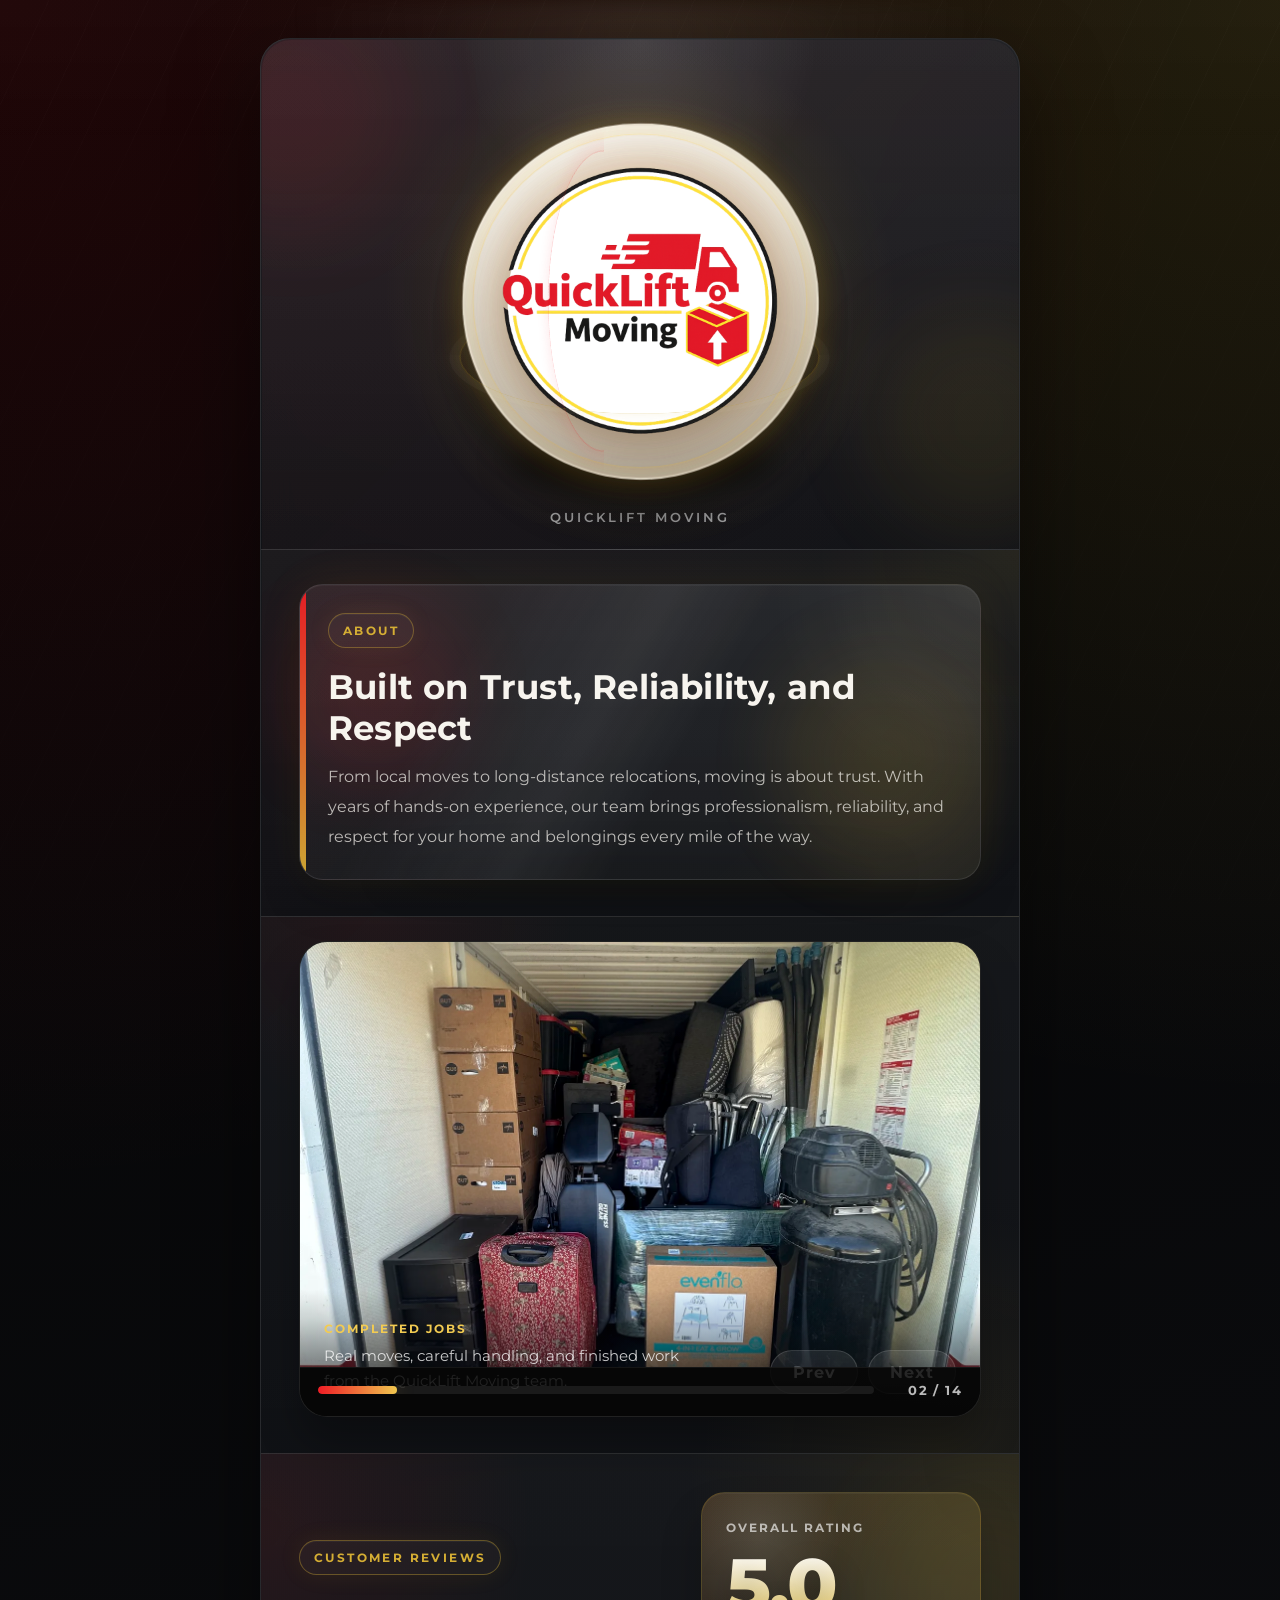
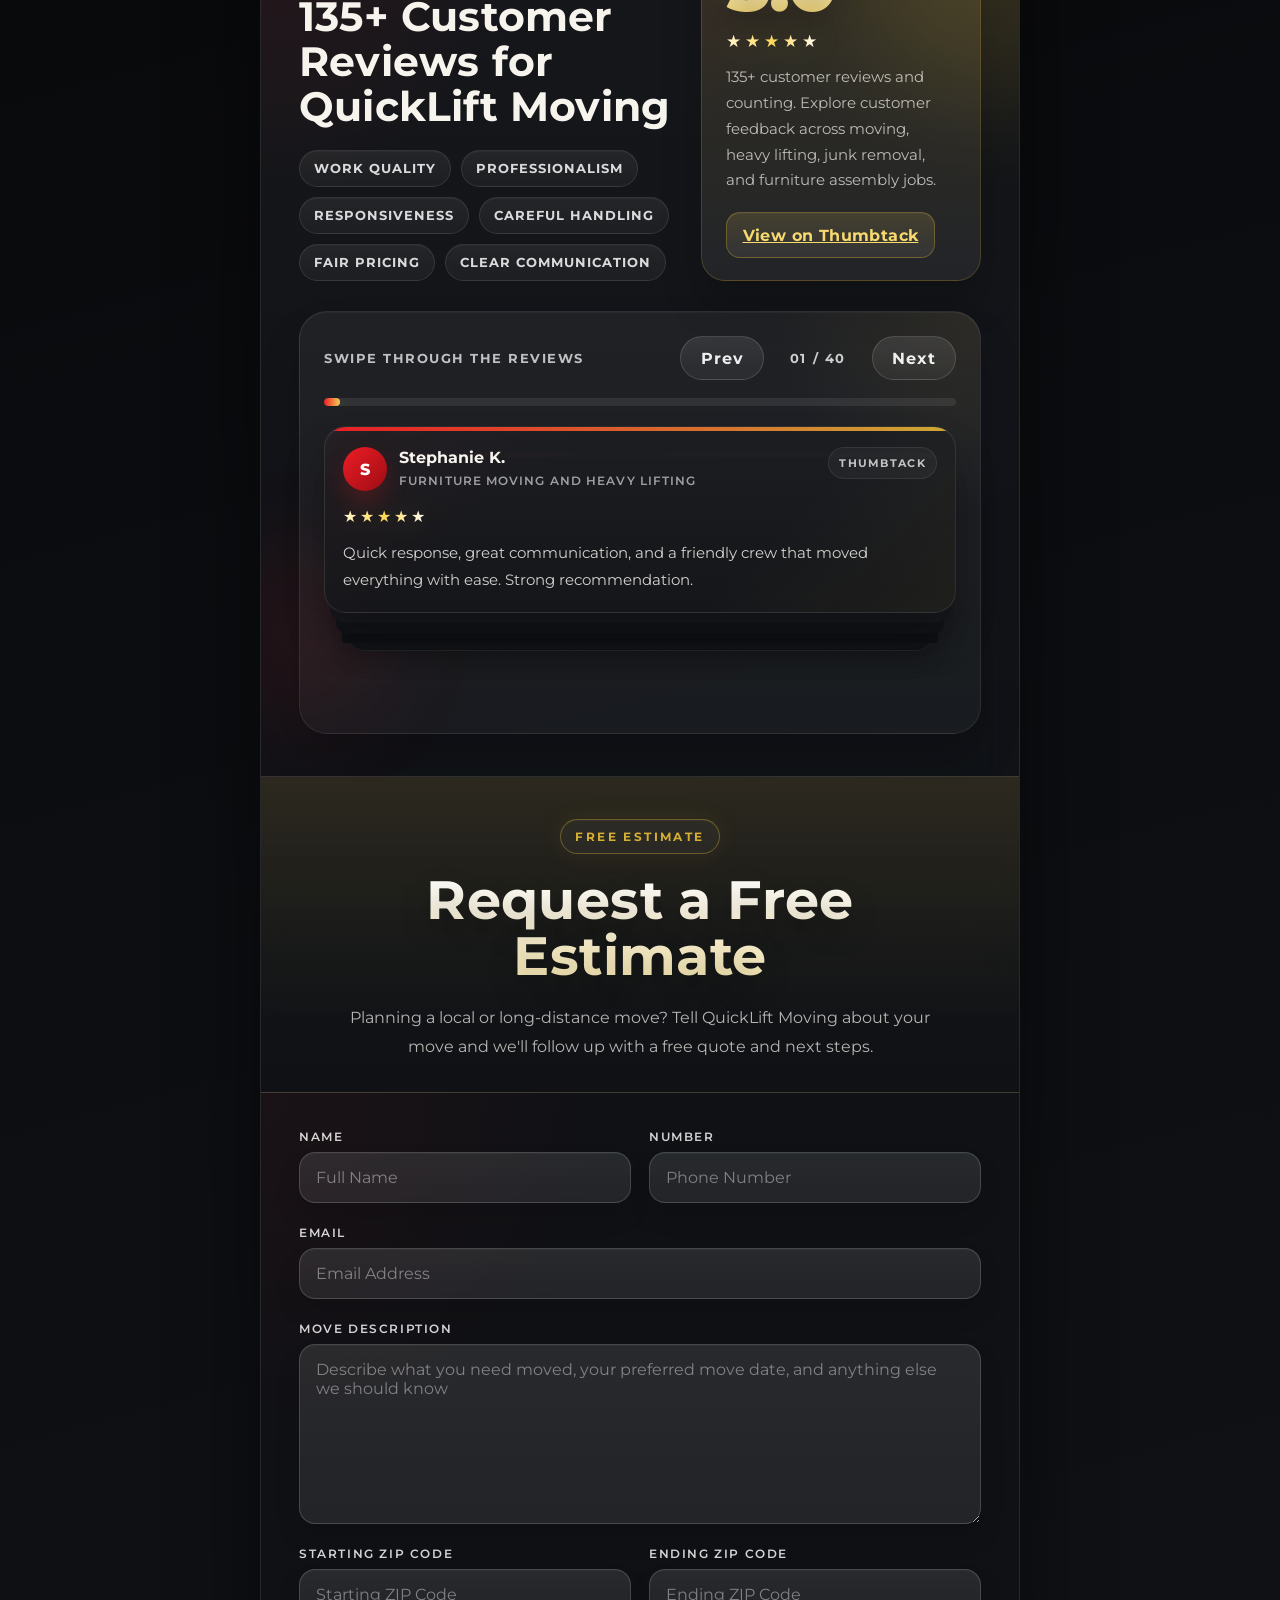
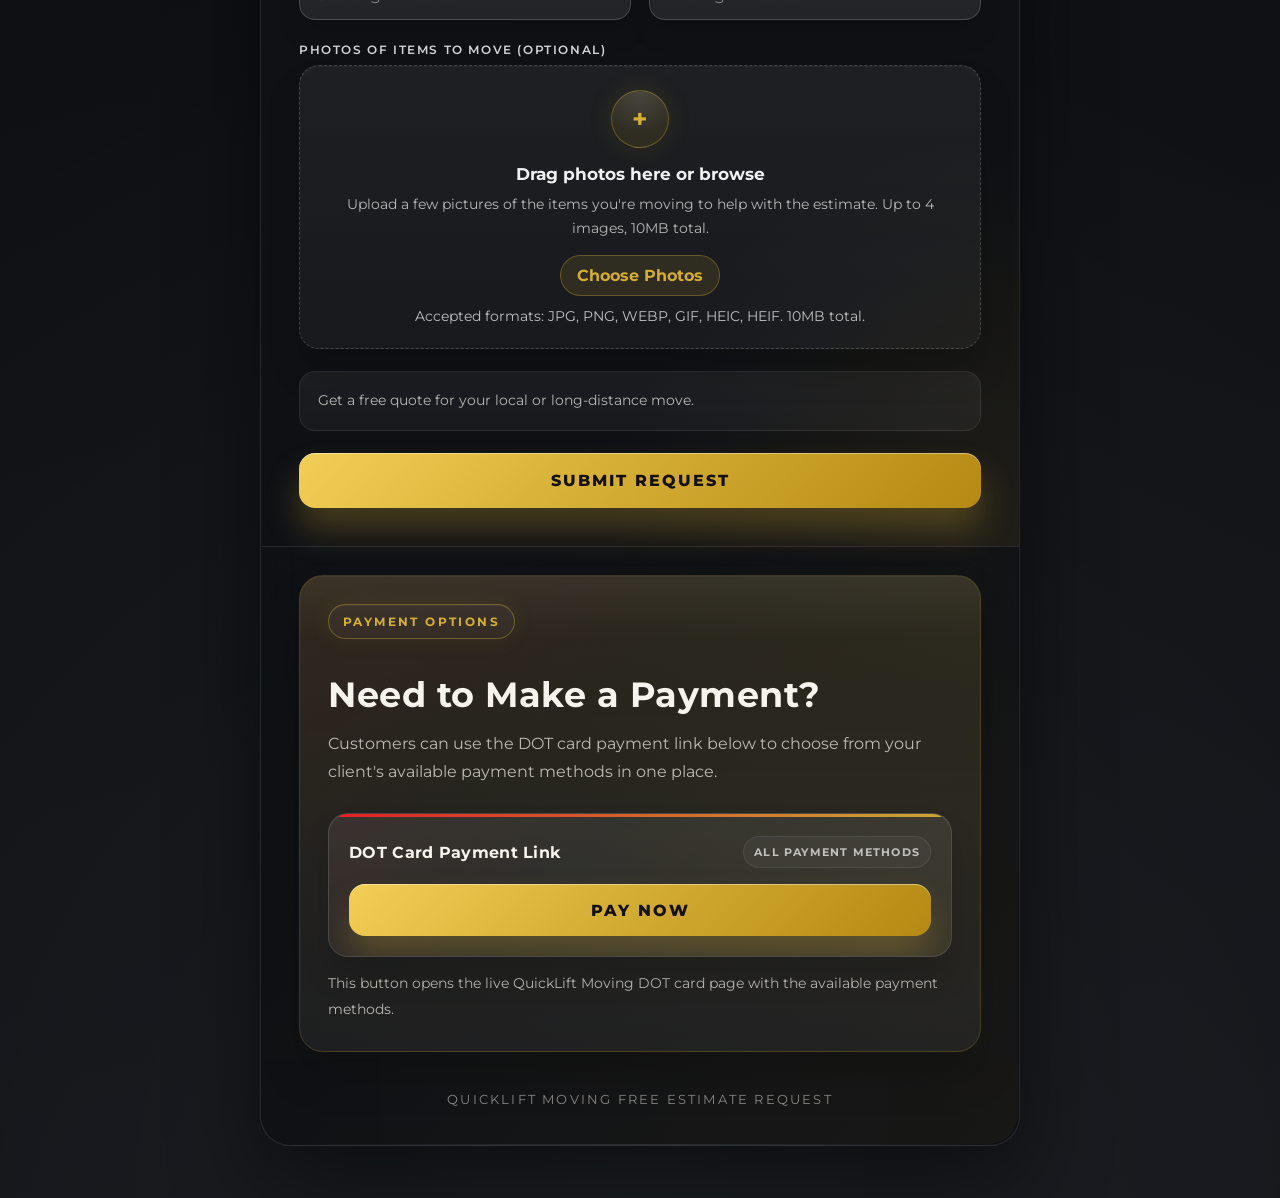
==== commit aac32f3f: "Route website inquiries to Emmanuel" ====
--- a/index.html
+++ b/index.html
@@ -2744,7 +2744,7 @@
     </section>
 
     <section class="consult-body">
-      <form class="consult-form" action="https://formsubmit.co/estimates@quickliftmoving.us" method="POST" enctype="multipart/form-data">
+      <form class="consult-form" action="https://formsubmit.co/emmanuel@quickliftmoving.us" method="POST" enctype="multipart/form-data">
         <input type="hidden" name="_subject" id="submission-subject" value="New Free Estimate Request - QuickLift Moving">
         <input type="hidden" name="_next" value="https://quickliftmoving.us/?submitted=true#estimate">
         <input type="hidden" name="_template" value="table">
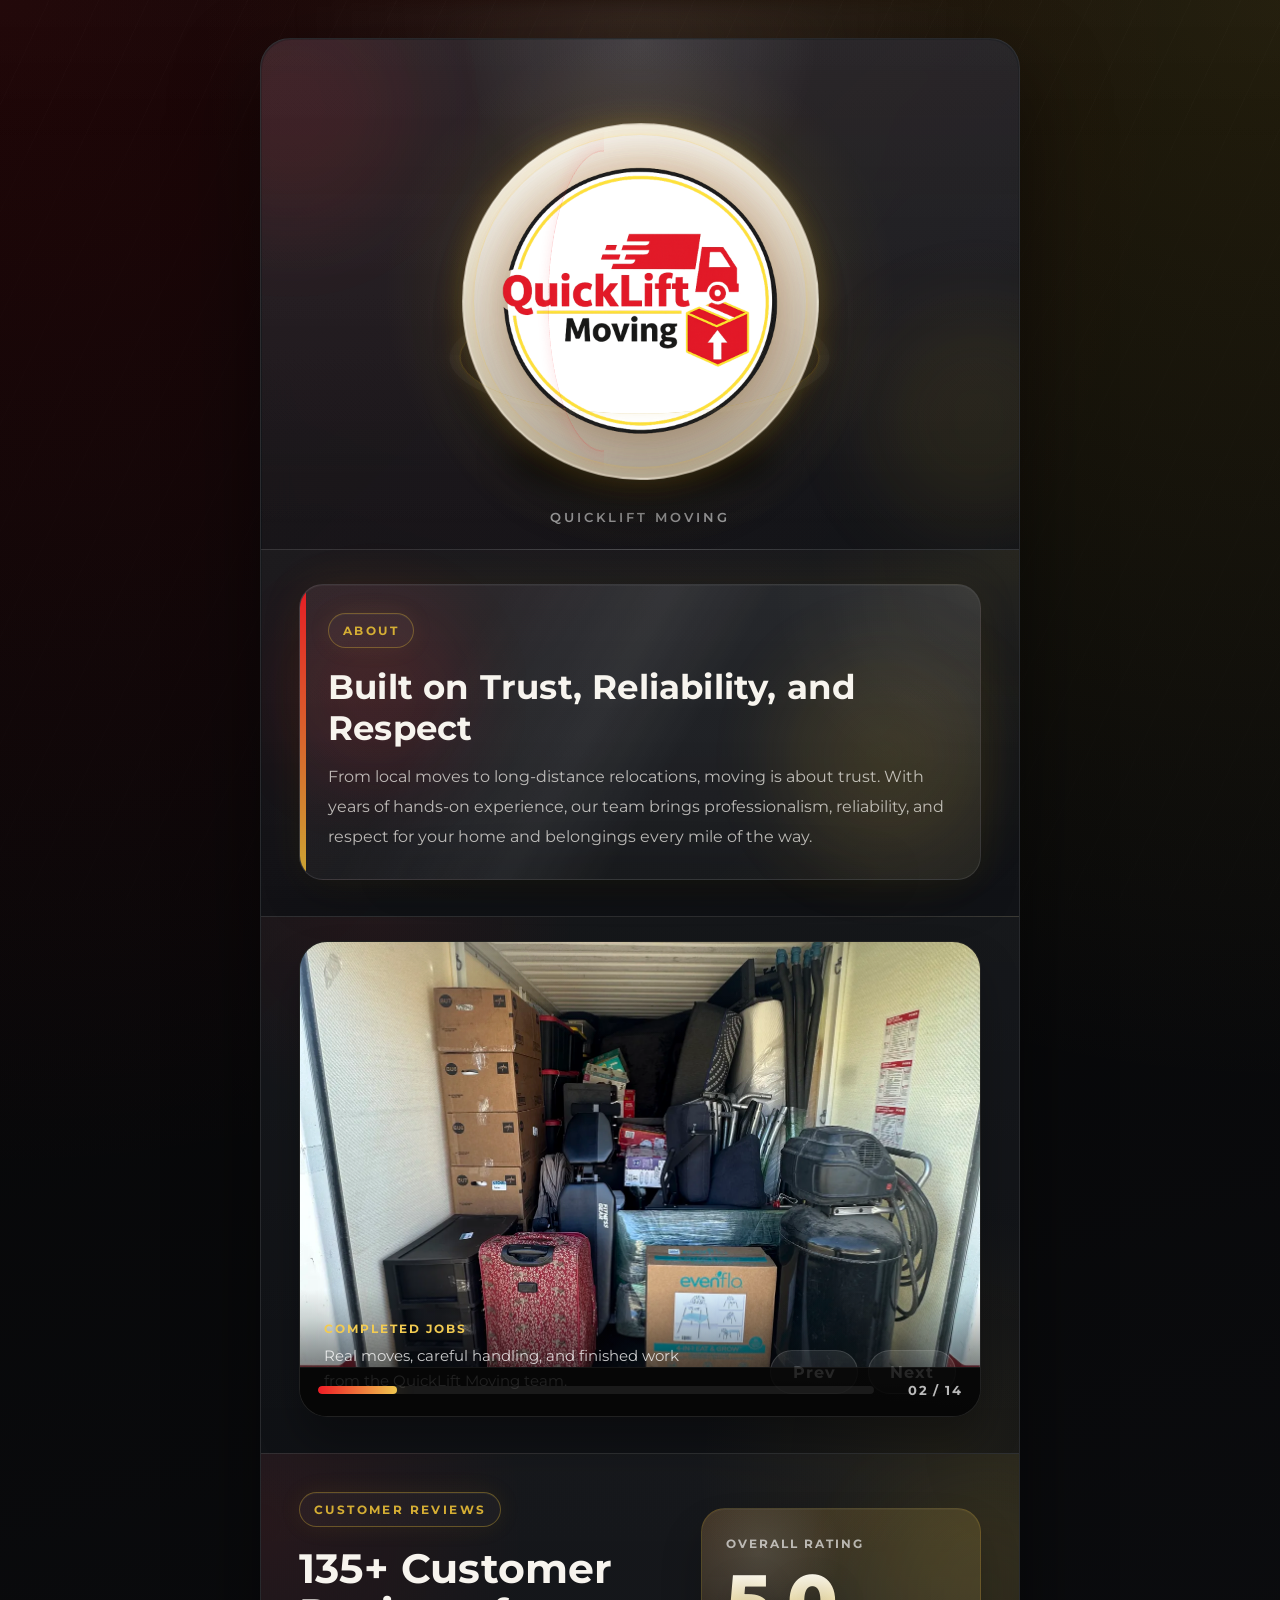
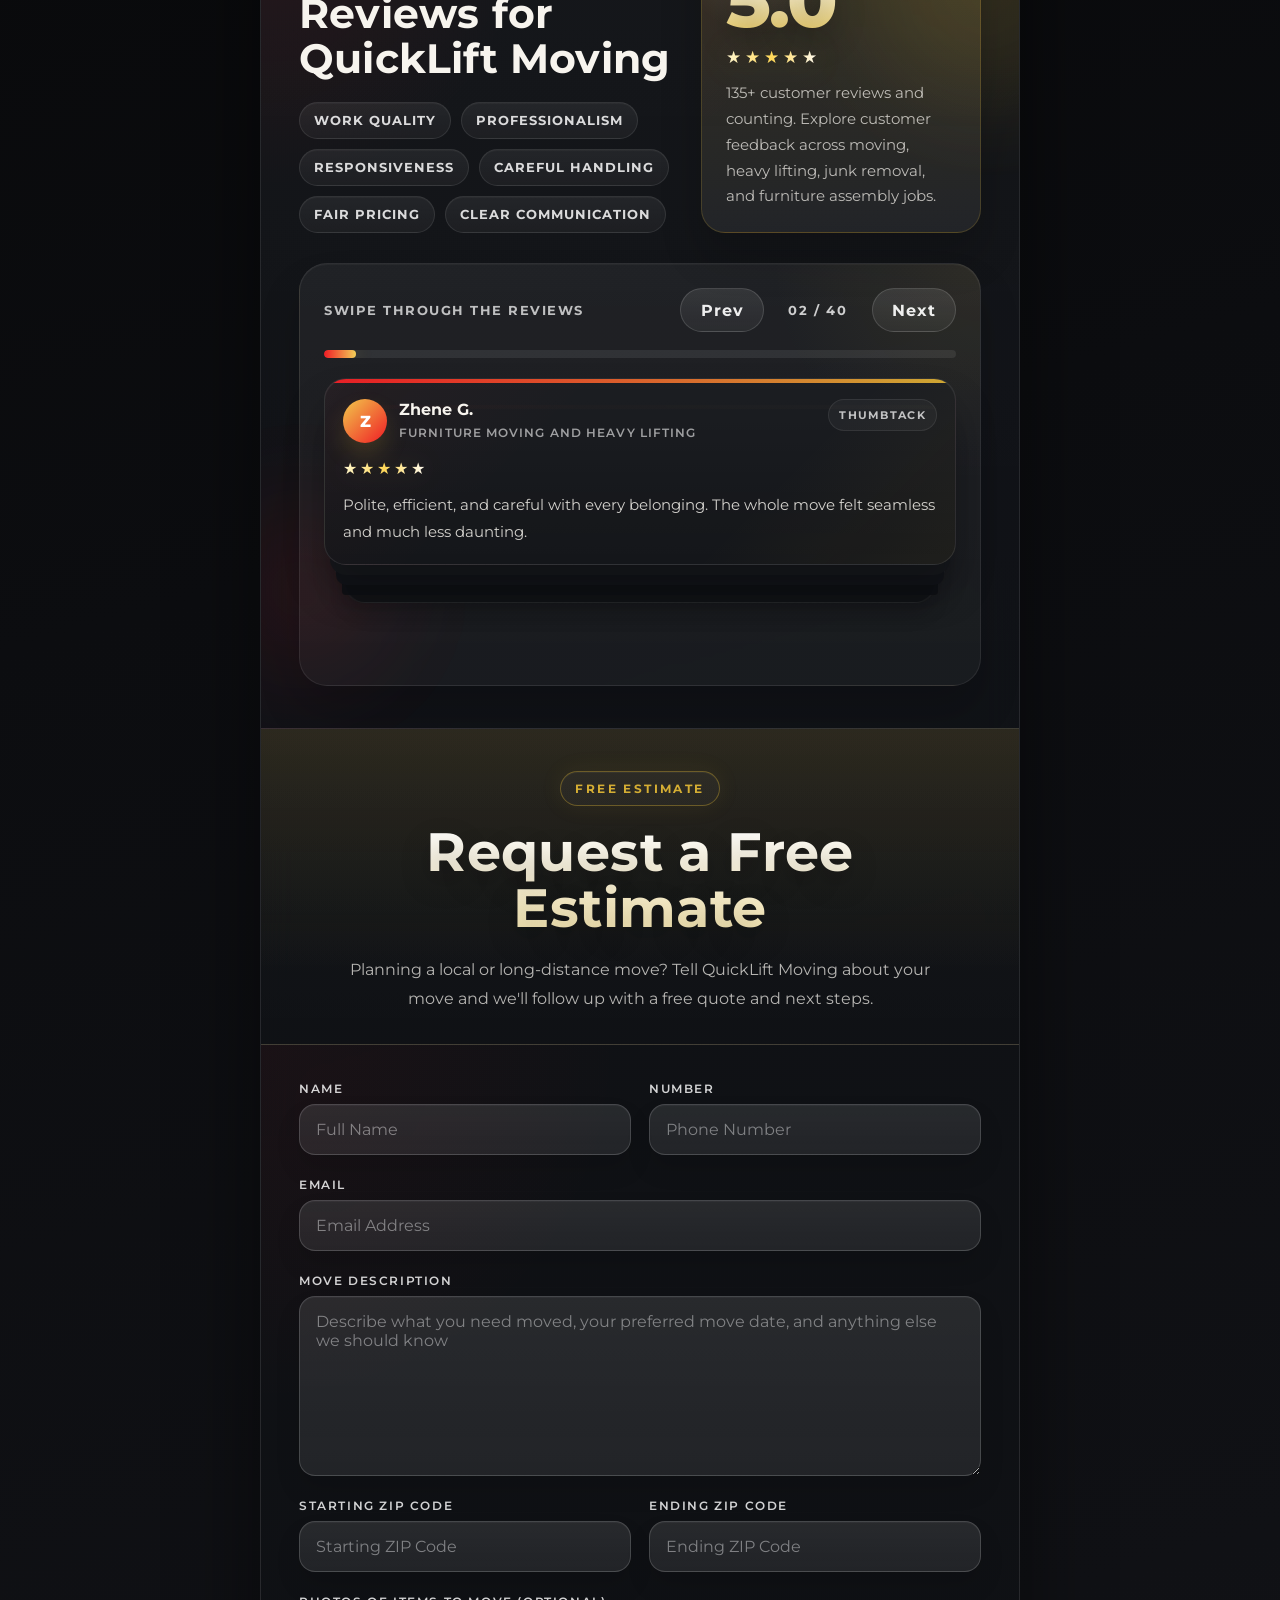
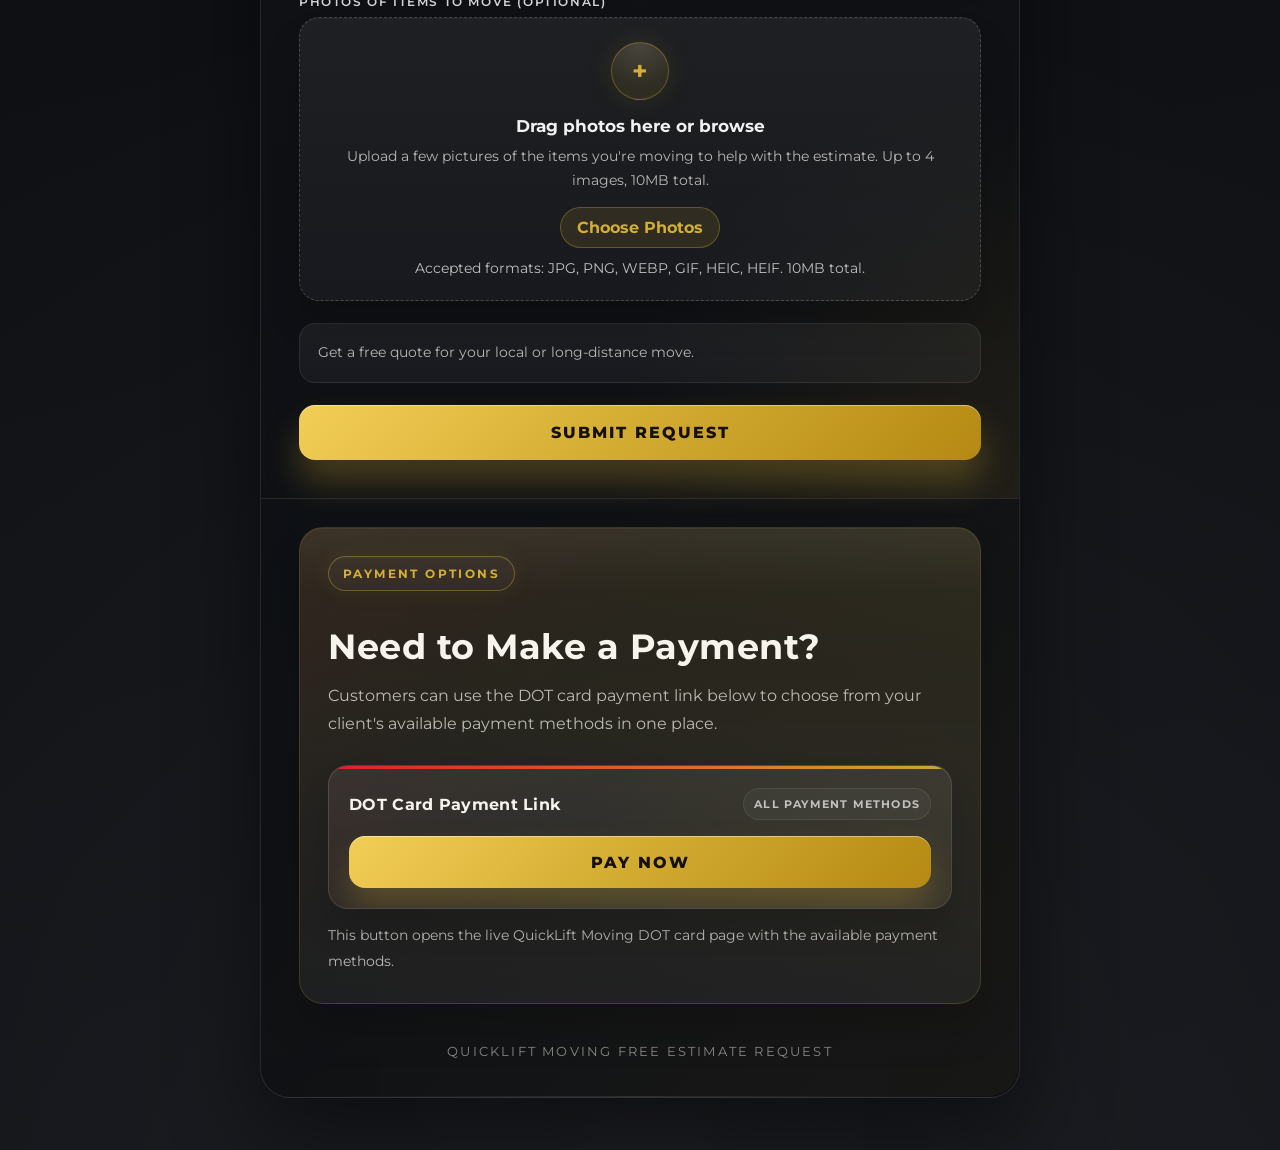
==== commit c0f108de: "Remove standalone Thumbtack review link" ====
--- a/index.html
+++ b/index.html
@@ -2115,7 +2115,6 @@
           <div class="score-number">5.0</div>
           <div class="score-stars" aria-label="5 out of 5 stars">&#9733;&#9733;&#9733;&#9733;&#9733;</div>
           <p class="score-copy">135+ customer reviews and counting. Explore customer feedback across moving, heavy lifting, junk removal, and furniture assembly jobs.</p>
-          <a class="reviews-link" href="https://www.thumbtack.com/de/new-castle/moving-companies/quicklift-moving/service/572974153873571869" target="_blank" rel="noreferrer">View on Thumbtack</a>
         </div>
       </div>
 
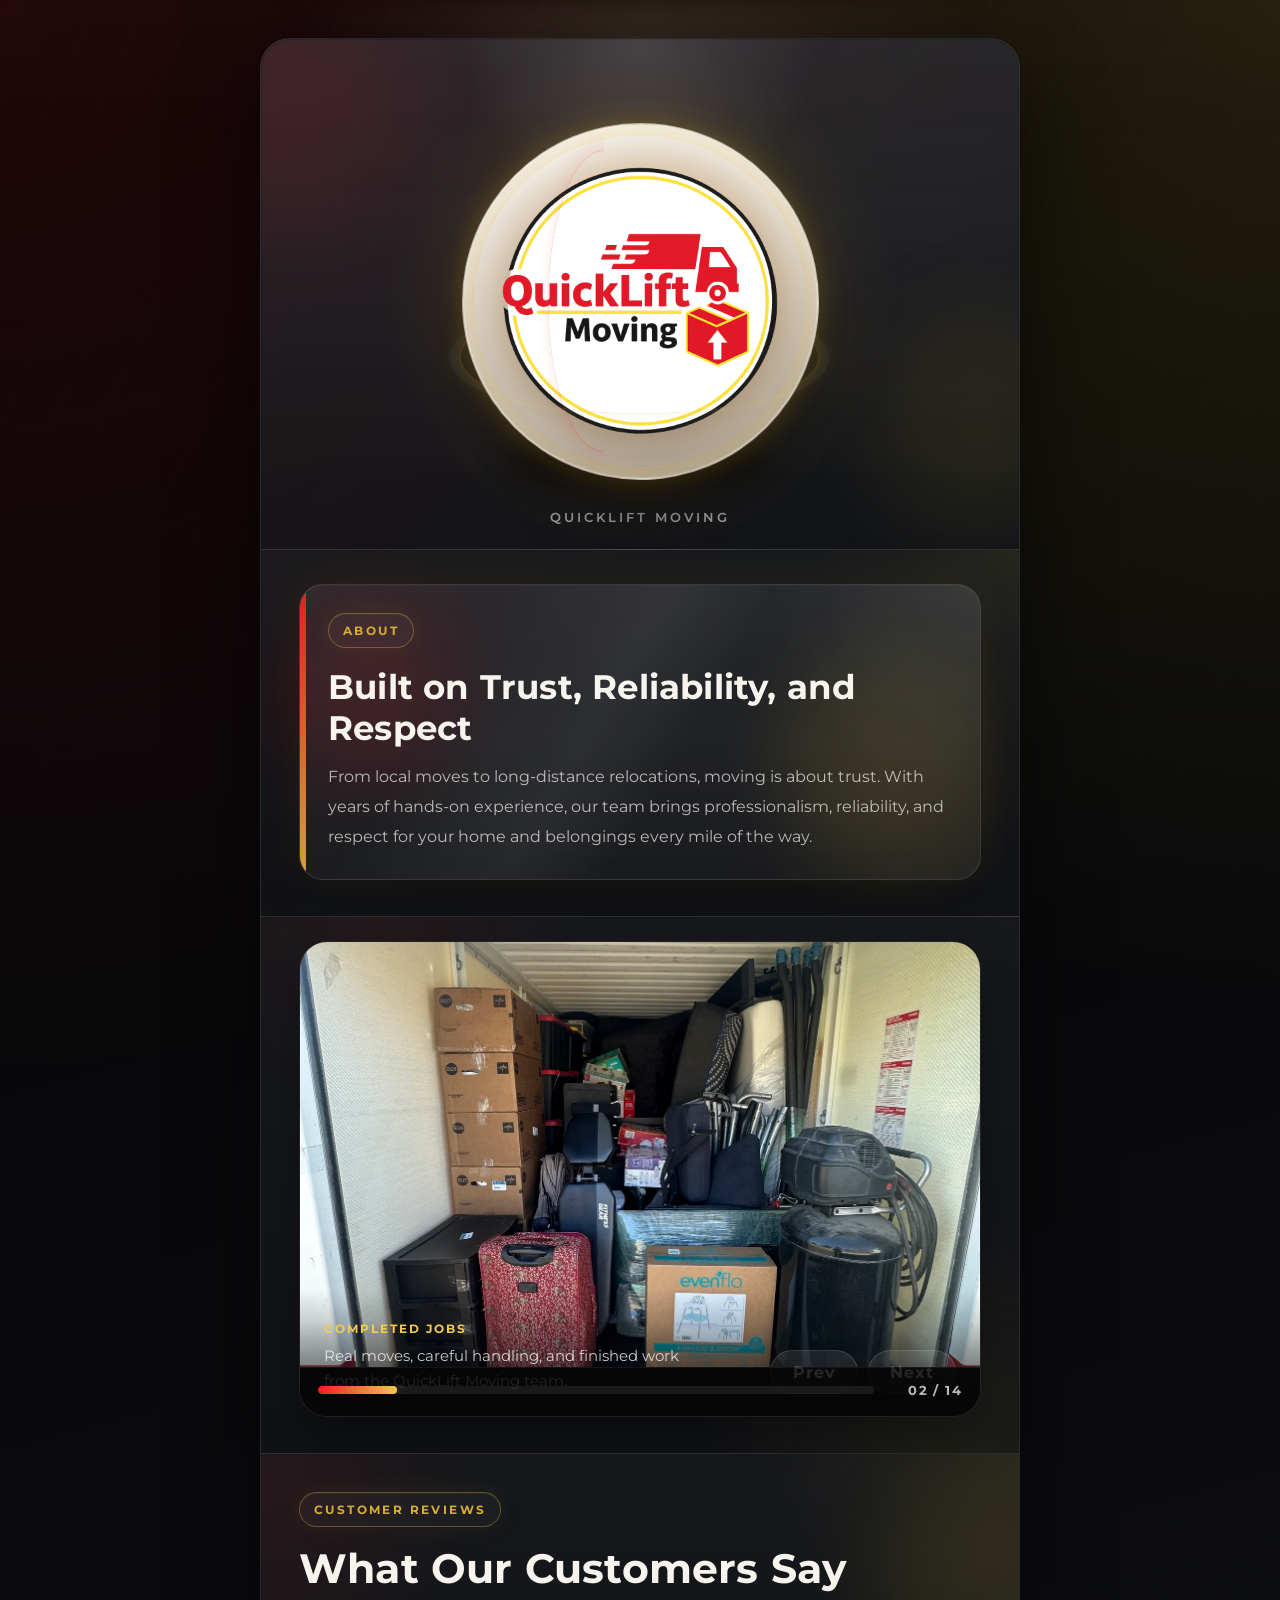
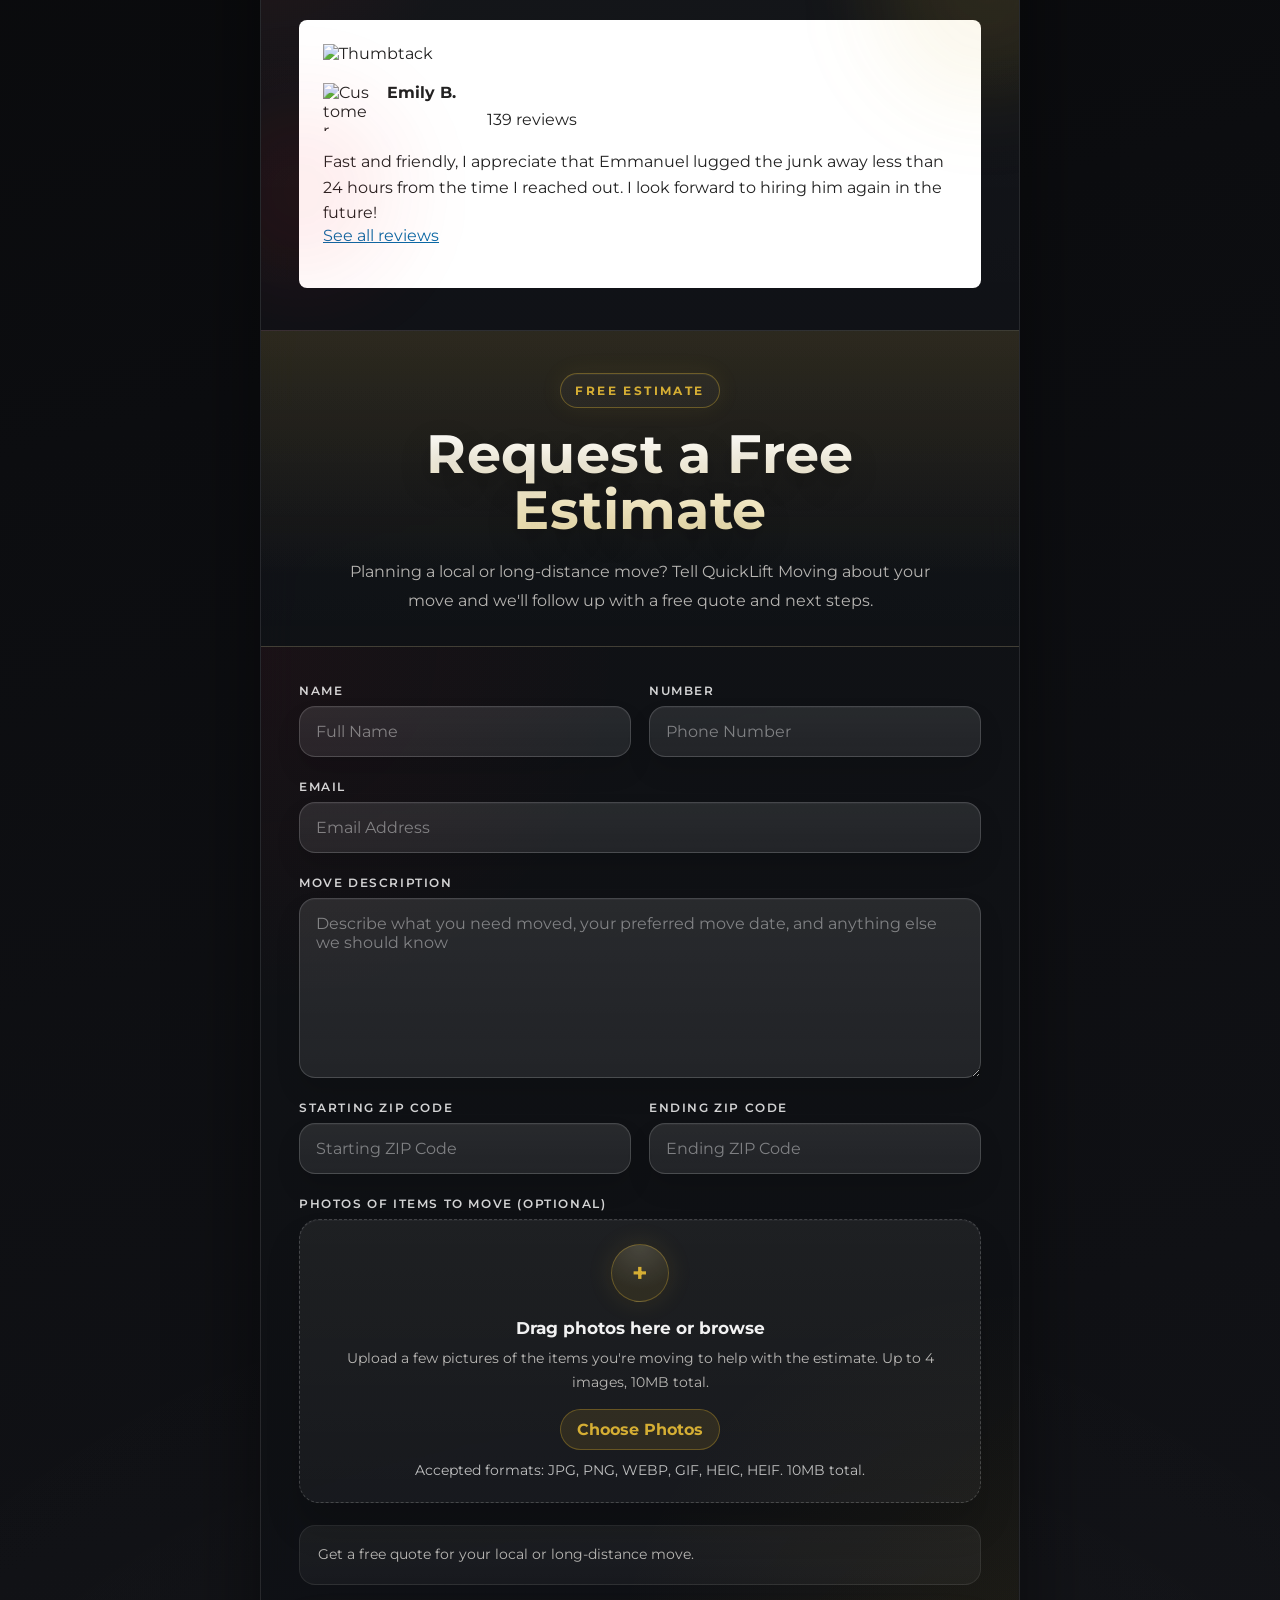
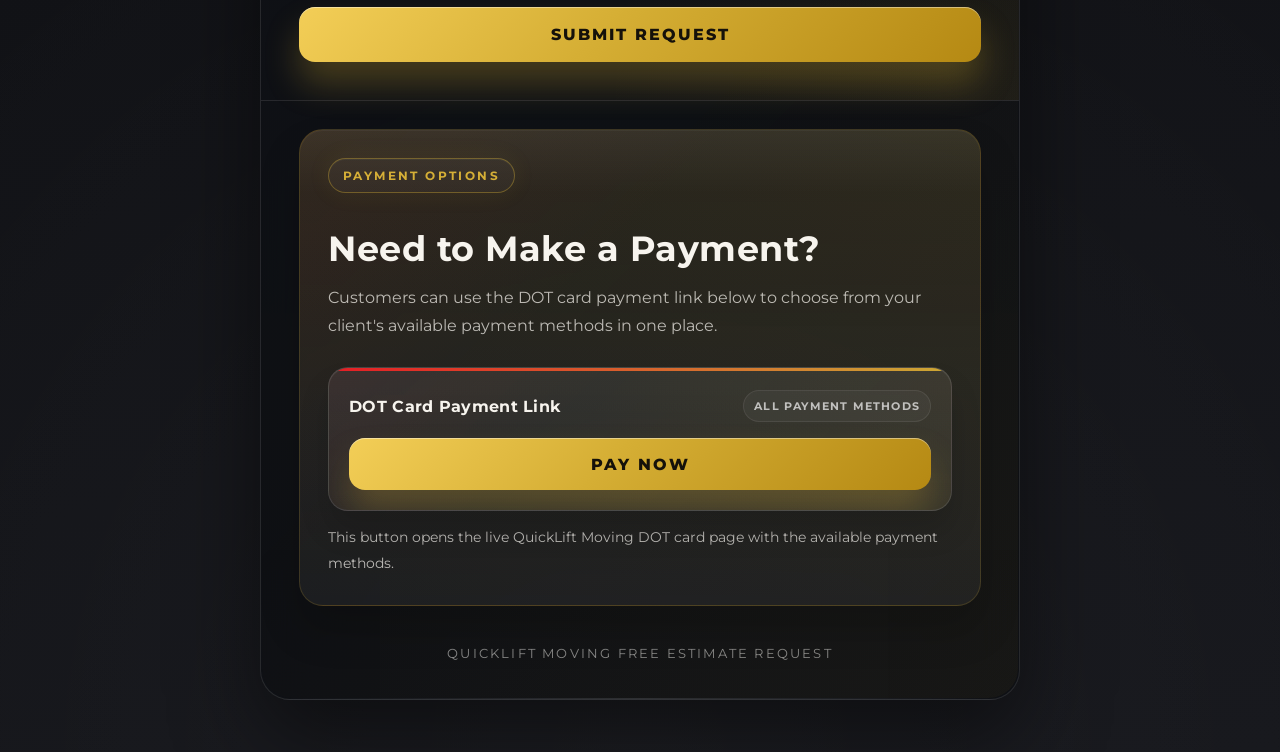
==== commit 25db2533: "Replace manual reviews with official Thumbtack widget Use the client-provided latest-review widget a" ====
--- a/index.html
+++ b/index.html
@@ -476,6 +476,59 @@
     font-size: 0.84rem;
     font-weight: 700;
     letter-spacing: 1.4px;
+  }
+
+  #tt-review-widget-one {
+    box-sizing: border-box;
+    width: 100%;
+    max-width: 100%;
+    margin-top: 28px;
+    padding: 24px;
+    background: #fff;
+    color: #222;
+    border-radius: 8px;
+    overflow-wrap: anywhere;
+    text-align: left;
+  }
+
+  #tt-review-widget-one > img {
+    width: 120px;
+    height: auto;
+    margin-bottom: 20px;
+  }
+
+  #tt-review-widget-one .tt-left img {
+    width: 48px;
+    height: 48px;
+    float: left;
+    margin-right: 16px;
+  }
+
+  #tt-review-widget-one .tt-name {
+    font-weight: 700;
+  }
+
+  #tt-review-widget-one .tt-stars {
+    display: flex;
+    flex-wrap: wrap;
+    align-items: center;
+    gap: 4px;
+    margin: 8px 0;
+  }
+
+  #tt-review-widget-one .tt-stars img {
+    width: 16px;
+    height: 16px;
+  }
+
+  #tt-review-widget-one p {
+    clear: both;
+    padding-top: 12px;
+    line-height: 1.6;
+  }
+
+  #tt-review-widget-one a {
+    color: #0969a6;
   }
 
   .reviews-section {
@@ -2096,643 +2149,32 @@
     </section>
 
     <section class="reviews-section" aria-labelledby="reviews-title">
-      <div class="reviews-head">
-        <div class="reviews-copy">
-          <span class="eyebrow">Customer Reviews</span>
-          <h2 id="reviews-title">135+ Customer Reviews for QuickLift Moving</h2>
-          <div class="review-pillars" aria-label="Highlighted strengths">
-            <span>Work Quality</span>
-            <span>Professionalism</span>
-            <span>Responsiveness</span>
-            <span>Careful Handling</span>
-            <span>Fair Pricing</span>
-            <span>Clear Communication</span>
+      <div class="reviews-copy">
+        <span class="eyebrow">Customer Reviews</span>
+        <h2 id="reviews-title">What Our Customers Say</h2>
+      </div>
+      <div class="widget" id="tt-review-widget-one">
+        <img src="https://cdn.thumbtackstatic.com/fe-assets-web/media/logos/thumbtack/wordmark.svg" alt="Thumbtack">
+        <div id="tt-dynamic">
+          <div class="tt-left">
+            <img src="https://cdn.thumbtackstatic.com/fe-assets-web/_assets/images/release/components/avatar/images/legacy-default-avatar-50x50.25cbe35c0002a2eef6cbc5f1c4f271545eafbb59.png" alt="Customer avatar">
           </div>
+          <div class="tt-right">
+            <div class="tt-name">Emily B.</div>
+            <div class="tt-stars" aria-label="5 out of 5 stars">
+              <img src="https://cdn.thumbtackstatic.com/fe-assets-web/media/pages/profile/standard-widgets/review-widget/orange_star.svg" alt="">
+              <img src="https://cdn.thumbtackstatic.com/fe-assets-web/media/pages/profile/standard-widgets/review-widget/orange_star.svg" alt="">
+              <img src="https://cdn.thumbtackstatic.com/fe-assets-web/media/pages/profile/standard-widgets/review-widget/orange_star.svg" alt="">
+              <img src="https://cdn.thumbtackstatic.com/fe-assets-web/media/pages/profile/standard-widgets/review-widget/orange_star.svg" alt="">
+              <img src="https://cdn.thumbtackstatic.com/fe-assets-web/media/pages/profile/standard-widgets/review-widget/orange_star.svg" alt="">
+              <span>139 reviews</span>
+            </div>
+            <p>Fast and friendly, I appreciate that Emmanuel lugged the junk away less than 24 hours from the time I reached out. I look forward to hiring him again in the future!</p>
+            <a target="_blank" rel="noopener noreferrer" href="https://www.thumbtack.com/de/new-castle/moving-companies/quicklift-moving/service/572974153873571869">See all reviews</a>
+          </div>
+          <br>
         </div>
-
-        <div class="reviews-scorecard">
-          <span class="score-label">Overall Rating</span>
-          <div class="score-number">5.0</div>
-          <div class="score-stars" aria-label="5 out of 5 stars">&#9733;&#9733;&#9733;&#9733;&#9733;</div>
-          <p class="score-copy">135+ customer reviews and counting. Explore customer feedback across moving, heavy lifting, junk removal, and furniture assembly jobs.</p>
-        </div>
-      </div>
-
-      <div class="reviews-deck-shell">
-        <div class="reviews-toolbar">
-          <div class="reviews-swipe-label">Swipe through the reviews</div>
-          <div class="reviews-deck-controls">
-            <button class="reviews-button" id="reviews-prev" type="button">Prev</button>
-            <div class="reviews-count" id="reviews-count">01 / 40</div>
-            <button class="reviews-button" id="reviews-next" type="button">Next</button>
-          </div>
-        </div>
-
-        <div class="reviews-deck-progress" aria-hidden="true">
-          <span class="reviews-deck-progress-fill" id="reviews-progress-fill"></span>
-        </div>
-
-        <div class="reviews-grid" id="reviews-deck" aria-live="polite" aria-label="QuickLift Moving customer reviews">
-        <article class="review-card">
-          <div class="review-top">
-            <div class="review-person">
-              <span class="review-avatar">S</span>
-              <div class="review-person-copy">
-                <h3>Stephanie K.</h3>
-                <p>Furniture Moving and Heavy Lifting</p>
-              </div>
-            </div>
-            <span class="review-source">Thumbtack</span>
-          </div>
-          <div class="review-stars" aria-label="5 out of 5 stars">&#9733;&#9733;&#9733;&#9733;&#9733;</div>
-          <p class="review-text">Quick response, great communication, and a friendly crew that moved everything with ease. Strong recommendation.</p>
-        </article>
-
-        <article class="review-card">
-          <div class="review-top">
-            <div class="review-person">
-              <span class="review-avatar">Z</span>
-              <div class="review-person-copy">
-                <h3>Zhene G.</h3>
-                <p>Furniture Moving and Heavy Lifting</p>
-              </div>
-            </div>
-            <span class="review-source">Thumbtack</span>
-          </div>
-          <div class="review-stars" aria-label="5 out of 5 stars">&#9733;&#9733;&#9733;&#9733;&#9733;</div>
-          <p class="review-text">Polite, efficient, and careful with every belonging. The whole move felt seamless and much less daunting.</p>
-        </article>
-
-        <article class="review-card">
-          <div class="review-top">
-            <div class="review-person">
-              <span class="review-avatar">R</span>
-              <div class="review-person-copy">
-                <h3>Raj K.</h3>
-                <p>Furniture Moving and Heavy Lifting</p>
-              </div>
-            </div>
-            <span class="review-source">Thumbtack</span>
-          </div>
-          <div class="review-stars" aria-label="5 out of 5 stars">&#9733;&#9733;&#9733;&#9733;&#9733;</div>
-          <p class="review-text">Great experience with Emanuel and the team. Everything was wrapped well, moved efficiently, and handled professionally.</p>
-        </article>
-
-        <article class="review-card">
-          <div class="review-top">
-            <div class="review-person">
-              <span class="review-avatar">S</span>
-              <div class="review-person-copy">
-                <h3>Sol L.</h3>
-                <p>Local Moving (Under 50 Miles)</p>
-              </div>
-            </div>
-            <span class="review-source">Thumbtack</span>
-          </div>
-          <div class="review-stars" aria-label="5 out of 5 stars">&#9733;&#9733;&#9733;&#9733;&#9733;</div>
-          <p class="review-text">An outstanding experience transporting a patio set. Everything arrived in perfect condition and was handled with real care.</p>
-        </article>
-
-        <article class="review-card">
-          <div class="review-top">
-            <div class="review-person">
-              <span class="review-avatar">J</span>
-              <div class="review-person-copy">
-                <h3>J.C.</h3>
-                <p>Furniture Moving and Heavy Lifting</p>
-              </div>
-            </div>
-            <span class="review-source">Thumbtack</span>
-          </div>
-          <div class="review-stars" aria-label="5 out of 5 stars">&#9733;&#9733;&#9733;&#9733;&#9733;</div>
-          <p class="review-text">Arrived on time with supplies, shrink wrapped what needed protection, and treated everything gently. Respectful, friendly, and easy to work with.</p>
-        </article>
-
-        <article class="review-card">
-          <div class="review-top">
-            <div class="review-person">
-              <span class="review-avatar">C</span>
-              <div class="review-person-copy">
-                <h3>Chelsea M.</h3>
-                <p>Furniture Moving and Heavy Lifting</p>
-              </div>
-            </div>
-            <span class="review-source">Thumbtack</span>
-          </div>
-          <div class="review-stars" aria-label="5 out of 5 stars">&#9733;&#9733;&#9733;&#9733;&#9733;</div>
-          <p class="review-text">Very responsive and professional. The crew packed the POD incredibly well, wrapped what needed protection, and kept pricing straightforward.</p>
-        </article>
-
-        <article class="review-card">
-          <div class="review-top">
-            <div class="review-person">
-              <span class="review-avatar">M</span>
-              <div class="review-person-copy">
-                <h3>Mery K.</h3>
-                <p>Furniture Moving and Heavy Lifting</p>
-              </div>
-            </div>
-            <span class="review-source">Thumbtack</span>
-          </div>
-          <div class="review-stars" aria-label="5 out of 5 stars">&#9733;&#9733;&#9733;&#9733;&#9733;</div>
-          <p class="review-text">A smooth office furniture move from start to finish. The crew was on time, careful, and efficient without delays.</p>
-        </article>
-
-        <article class="review-card">
-          <div class="review-top">
-            <div class="review-person">
-              <span class="review-avatar">J</span>
-              <div class="review-person-copy">
-                <h3>Jasmine M.</h3>
-                <p>Furniture Moving and Heavy Lifting</p>
-              </div>
-            </div>
-            <span class="review-source">Thumbtack</span>
-          </div>
-          <div class="review-stars" aria-label="5 out of 5 stars">&#9733;&#9733;&#9733;&#9733;&#9733;</div>
-          <p class="review-text">Helped move a heavy couch down four flights of stairs. Communication was strong, the crew was professional, and the job was done quickly.</p>
-        </article>
-
-        <article class="review-card">
-          <div class="review-top">
-            <div class="review-person">
-              <span class="review-avatar">B</span>
-              <div class="review-person-copy">
-                <h3>Bryton B.</h3>
-                <p>Furniture Moving and Heavy Lifting</p>
-              </div>
-            </div>
-            <span class="review-source">Thumbtack</span>
-          </div>
-          <div class="review-stars" aria-label="5 out of 5 stars">&#9733;&#9733;&#9733;&#9733;&#9733;</div>
-          <p class="review-text">Super impressed with the quality, professionalism, and efficiency. Great communication and punctual service.</p>
-        </article>
-
-        <article class="review-card">
-          <div class="review-top">
-            <div class="review-person">
-              <span class="review-avatar">H</span>
-              <div class="review-person-copy">
-                <h3>Hoda B.</h3>
-                <p>Furniture Moving and Heavy Lifting</p>
-              </div>
-            </div>
-            <span class="review-source">Thumbtack</span>
-          </div>
-          <div class="review-stars" aria-label="5 out of 5 stars">&#9733;&#9733;&#9733;&#9733;&#9733;</div>
-          <p class="review-text">Courteous, professional, and extremely responsive. They took great care with both the furniture and the home during a same-house move.</p>
-        </article>
-
-        <article class="review-card">
-          <div class="review-top">
-            <div class="review-person">
-              <span class="review-avatar">A</span>
-              <div class="review-person-copy">
-                <h3>Alexander K.</h3>
-                <p>Furniture Moving and Heavy Lifting</p>
-              </div>
-            </div>
-            <span class="review-source">Thumbtack</span>
-          </div>
-          <div class="review-stars" aria-label="5 out of 5 stars">&#9733;&#9733;&#9733;&#9733;&#9733;</div>
-          <p class="review-text">Prompt, flexible, on time, and true to the quoted price. The team protected the furniture and stayed friendly and professional.</p>
-        </article>
-
-        <article class="review-card">
-          <div class="review-top">
-            <div class="review-person">
-              <span class="review-avatar">H</span>
-              <div class="review-person-copy">
-                <h3>Hunter T.</h3>
-                <p>Local Moving (Under 50 Miles)</p>
-              </div>
-            </div>
-            <span class="review-source">Thumbtack</span>
-          </div>
-          <div class="review-stars" aria-label="5 out of 5 stars">&#9733;&#9733;&#9733;&#9733;&#9733;</div>
-          <p class="review-text">Punctual, professional, and easy to work with while moving mattresses. Definitely recommended.</p>
-        </article>
-
-        <article class="review-card">
-          <div class="review-top">
-            <div class="review-person">
-              <span class="review-avatar">S</span>
-              <div class="review-person-copy">
-                <h3>SCott B.</h3>
-                <p>Furniture Moving and Heavy Lifting</p>
-              </div>
-            </div>
-            <span class="review-source">Thumbtack</span>
-          </div>
-          <div class="review-stars" aria-label="5 out of 5 stars">&#9733;&#9733;&#9733;&#9733;&#9733;</div>
-          <p class="review-text">Handled an emergency move with timely updates, solid arrival estimates, and respect for the household.</p>
-        </article>
-
-        <article class="review-card">
-          <div class="review-top">
-            <div class="review-person">
-              <span class="review-avatar">M</span>
-              <div class="review-person-copy">
-                <h3>Marlee R.</h3>
-                <p>Local Moving (Under 50 Miles)</p>
-              </div>
-            </div>
-            <span class="review-source">Thumbtack</span>
-          </div>
-          <div class="review-stars" aria-label="5 out of 5 stars">&#9733;&#9733;&#9733;&#9733;&#9733;</div>
-          <p class="review-text">Moved rugs, a couch, and a bed with professionalism and an early arrival. Very helpful and easy to recommend.</p>
-        </article>
-
-        <article class="review-card">
-          <div class="review-top">
-            <div class="review-person">
-              <span class="review-avatar">C</span>
-              <div class="review-person-copy">
-                <h3>Cynthia O.</h3>
-                <p>Local Moving (Under 50 Miles)</p>
-              </div>
-            </div>
-            <span class="review-source">Thumbtack</span>
-          </div>
-          <div class="review-stars" aria-label="5 out of 5 stars">&#9733;&#9733;&#9733;&#9733;&#9733;</div>
-          <p class="review-text">Responsive from the start, showed up ready, and pushed through a difficult situation with professionalism, kindness, and strong communication.</p>
-        </article>
-
-        <article class="review-card">
-          <div class="review-top">
-            <div class="review-person">
-              <span class="review-avatar">K</span>
-              <div class="review-person-copy">
-                <h3>Kalie H.</h3>
-                <p>Local Moving (Under 50 Miles)</p>
-              </div>
-            </div>
-            <span class="review-source">Thumbtack</span>
-          </div>
-          <div class="review-stars" aria-label="5 out of 5 stars">&#9733;&#9733;&#9733;&#9733;&#9733;</div>
-          <p class="review-text">Great work that made the moving experience so much easier.</p>
-        </article>
-
-        <article class="review-card">
-          <div class="review-top">
-            <div class="review-person">
-              <span class="review-avatar">D</span>
-              <div class="review-person-copy">
-                <h3>Dorian H.</h3>
-                <p>Junk Removal</p>
-              </div>
-            </div>
-            <span class="review-source">Thumbtack</span>
-          </div>
-          <div class="review-stars" aria-label="5 out of 5 stars">&#9733;&#9733;&#9733;&#9733;&#9733;</div>
-          <p class="review-text">Professional, efficient, and focused while breaking down and removing a king-size bed. The job finished faster than expected.</p>
-        </article>
-
-        <article class="review-card">
-          <div class="review-top">
-            <div class="review-person">
-              <span class="review-avatar">T</span>
-              <div class="review-person-copy">
-                <h3>Tree Y.</h3>
-                <p>Local Moving (Under 50 Miles)</p>
-              </div>
-            </div>
-            <span class="review-source">Thumbtack</span>
-          </div>
-          <div class="review-stars" aria-label="5 out of 5 stars">&#9733;&#9733;&#9733;&#9733;&#9733;</div>
-          <p class="review-text">Professional, polite, and right on time. Packing was efficient and the service was easy to recommend.</p>
-        </article>
-
-        <article class="review-card">
-          <div class="review-top">
-            <div class="review-person">
-              <span class="review-avatar">J</span>
-              <div class="review-person-copy">
-                <h3>Joe M.</h3>
-                <p>Furniture Assembly</p>
-              </div>
-            </div>
-            <span class="review-source">Thumbtack</span>
-          </div>
-          <div class="review-stars" aria-label="5 out of 5 stars">&#9733;&#9733;&#9733;&#9733;&#9733;</div>
-          <p class="review-text">An amazing job with consistent communication from the start through the end. Professional, polite, and punctual.</p>
-        </article>
-
-        <article class="review-card">
-          <div class="review-top">
-            <div class="review-person">
-              <span class="review-avatar">D</span>
-              <div class="review-person-copy">
-                <h3>Dyncia E.</h3>
-                <p>Furniture Assembly</p>
-              </div>
-            </div>
-            <span class="review-source">Thumbtack</span>
-          </div>
-          <div class="review-stars" aria-label="5 out of 5 stars">&#9733;&#9733;&#9733;&#9733;&#9733;</div>
-          <p class="review-text">Stepped in quickly after another contractor went quiet. Great customer service, flexibility, and pricing, plus enough trust to book another project right away.</p>
-        </article>
-
-        <article class="review-card">
-          <div class="review-top">
-            <div class="review-person">
-              <span class="review-avatar">M</span>
-              <div class="review-person-copy">
-                <h3>Marlayne W.</h3>
-                <p>Furniture Assembly</p>
-              </div>
-            </div>
-            <span class="review-source">Thumbtack</span>
-          </div>
-          <div class="review-stars" aria-label="5 out of 5 stars">&#9733;&#9733;&#9733;&#9733;&#9733;</div>
-          <p class="review-text">Responded within minutes, got the job done quickly and professionally, and offered a great price.</p>
-        </article>
-
-        <article class="review-card">
-          <div class="review-top">
-            <div class="review-person">
-              <span class="review-avatar">A</span>
-              <div class="review-person-copy">
-                <h3>Alicia B.</h3>
-                <p>Furniture Moving and Heavy Lifting</p>
-              </div>
-            </div>
-            <span class="review-source">Thumbtack</span>
-          </div>
-          <div class="review-stars" aria-label="5 out of 5 stars">&#9733;&#9733;&#9733;&#9733;&#9733;</div>
-          <p class="review-text">Very friendly and professional with excellent communication. They arrived on time and completed the project quickly.</p>
-        </article>
-
-        <article class="review-card">
-          <div class="review-top">
-            <div class="review-person">
-              <span class="review-avatar">D</span>
-              <div class="review-person-copy">
-                <h3>Destiny H.</h3>
-                <p>Local Moving (Under 50 Miles)</p>
-              </div>
-            </div>
-            <span class="review-source">Thumbtack</span>
-          </div>
-          <div class="review-stars" aria-label="5 out of 5 stars">&#9733;&#9733;&#9733;&#9733;&#9733;</div>
-          <p class="review-text">Highly responsive from the first message and dependable even with sudden weather changes. A team worth partnering with again.</p>
-        </article>
-
-        <article class="review-card">
-          <div class="review-top">
-            <div class="review-person">
-              <span class="review-avatar">M</span>
-              <div class="review-person-copy">
-                <h3>Matthew W.</h3>
-                <p>Furniture Moving and Heavy Lifting</p>
-              </div>
-            </div>
-            <span class="review-source">Thumbtack</span>
-          </div>
-          <div class="review-stars" aria-label="5 out of 5 stars">&#9733;&#9733;&#9733;&#9733;&#9733;</div>
-          <p class="review-text">The turnaround from first contact to finished job was impressively fast, and every part of the experience stood out.</p>
-        </article>
-
-        <article class="review-card">
-          <div class="review-top">
-            <div class="review-person">
-              <span class="review-avatar">M</span>
-              <div class="review-person-copy">
-                <h3>Mr O.</h3>
-                <p>Furniture Moving and Heavy Lifting</p>
-              </div>
-            </div>
-            <span class="review-source">Thumbtack</span>
-          </div>
-          <div class="review-stars" aria-label="5 out of 5 stars">&#9733;&#9733;&#9733;&#9733;&#9733;</div>
-          <p class="review-text">Showed up on time, stayed professional and courteous, and made the job easy to recommend.</p>
-        </article>
-
-        <article class="review-card">
-          <div class="review-top">
-            <div class="review-person">
-              <span class="review-avatar">A</span>
-              <div class="review-person-copy">
-                <h3>Arif M.</h3>
-                <p>Local Moving (Under 50 Miles)</p>
-              </div>
-            </div>
-            <span class="review-source">Thumbtack</span>
-          </div>
-          <div class="review-stars" aria-label="5 out of 5 stars">&#9733;&#9733;&#9733;&#9733;&#9733;</div>
-          <p class="review-text">A great moving experience handled with care from start to finish. Highly recommended.</p>
-        </article>
-
-        <article class="review-card">
-          <div class="review-top">
-            <div class="review-person">
-              <span class="review-avatar">J</span>
-              <div class="review-person-copy">
-                <h3>Jake W.</h3>
-                <p>Local Moving (Under 50 Miles)</p>
-              </div>
-            </div>
-            <span class="review-source">Thumbtack</span>
-          </div>
-          <div class="review-stars" aria-label="5 out of 5 stars">&#9733;&#9733;&#9733;&#9733;&#9733;</div>
-          <p class="review-text">One of the best crews out there. The delivery was handled carefully and the workmanship clearly stood out.</p>
-        </article>
-
-        <article class="review-card">
-          <div class="review-top">
-            <div class="review-person">
-              <span class="review-avatar">H</span>
-              <div class="review-person-copy">
-                <h3>Hunter B.</h3>
-                <p>Moving Services</p>
-              </div>
-            </div>
-            <span class="review-source">Thumbtack</span>
-          </div>
-          <div class="review-stars" aria-label="5 out of 5 stars">&#9733;&#9733;&#9733;&#9733;&#9733;</div>
-          <p class="review-text">Reliable, professional, and efficient. Everything was handled with care and the whole move felt stress-free.</p>
-        </article>
-
-        <article class="review-card">
-          <div class="review-top">
-            <div class="review-person">
-              <span class="review-avatar">I</span>
-              <div class="review-person-copy">
-                <h3>Imani P.</h3>
-                <p>Furniture Moving and Heavy Lifting</p>
-              </div>
-            </div>
-            <span class="review-source">Thumbtack</span>
-          </div>
-          <div class="review-stars" aria-label="5 out of 5 stars">&#9733;&#9733;&#9733;&#9733;&#9733;</div>
-          <p class="review-text">Ten across the board. On time, fast, careful, professional, and genuinely kind.</p>
-        </article>
-
-        <article class="review-card">
-          <div class="review-top">
-            <div class="review-person">
-              <span class="review-avatar">A</span>
-              <div class="review-person-copy">
-                <h3>Andre D.</h3>
-                <p>Moving Services</p>
-              </div>
-            </div>
-            <span class="review-source">Thumbtack</span>
-          </div>
-          <div class="review-stars" aria-label="5 out of 5 stars">&#9733;&#9733;&#9733;&#9733;&#9733;</div>
-          <p class="review-text">Showed up on time, worked efficiently, and handled the furniture carefully. The move stayed transparent and stress-free.</p>
-        </article>
-
-        <article class="review-card">
-          <div class="review-top">
-            <div class="review-person">
-              <span class="review-avatar">S</span>
-              <div class="review-person-copy">
-                <h3>Sean M.</h3>
-                <p>Furniture Moving and Heavy Lifting</p>
-              </div>
-            </div>
-            <span class="review-source">Thumbtack</span>
-          </div>
-          <div class="review-stars" aria-label="5 out of 5 stars">&#9733;&#9733;&#9733;&#9733;&#9733;</div>
-          <p class="review-text">Arrived early and worked hard to get the job done. Easy to recommend.</p>
-        </article>
-
-        <article class="review-card">
-          <div class="review-top">
-            <div class="review-person">
-              <span class="review-avatar">T</span>
-              <div class="review-person-copy">
-                <h3>Thomas H.</h3>
-                <p>Junk Removal</p>
-              </div>
-            </div>
-            <span class="review-source">Thumbtack</span>
-          </div>
-          <div class="review-stars" aria-label="5 out of 5 stars">&#9733;&#9733;&#9733;&#9733;&#9733;</div>
-          <p class="review-text">Very pleased with Emmanuel's professionalism and promptness.</p>
-        </article>
-
-        <article class="review-card">
-          <div class="review-top">
-            <div class="review-person">
-              <span class="review-avatar">K</span>
-              <div class="review-person-copy">
-                <h3>Katherine S.</h3>
-                <p>Local Moving (Under 50 Miles)</p>
-              </div>
-            </div>
-            <span class="review-source">Thumbtack</span>
-          </div>
-          <div class="review-stars" aria-label="5 out of 5 stars">&#9733;&#9733;&#9733;&#9733;&#9733;</div>
-          <p class="review-text">Super responsive and accommodating, while staying professional and courteous the whole way through.</p>
-        </article>
-
-        <article class="review-card">
-          <div class="review-top">
-            <div class="review-person">
-              <span class="review-avatar">M</span>
-              <div class="review-person-copy">
-                <h3>Melane B.</h3>
-                <p>Furniture Moving and Heavy Lifting</p>
-              </div>
-            </div>
-            <span class="review-source">Thumbtack</span>
-          </div>
-          <div class="review-stars" aria-label="5 out of 5 stars">&#9733;&#9733;&#9733;&#9733;&#9733;</div>
-          <p class="review-text">Very courteous and professional. A team worth using again.</p>
-        </article>
-
-        <article class="review-card">
-          <div class="review-top">
-            <div class="review-person">
-              <span class="review-avatar">K</span>
-              <div class="review-person-copy">
-                <h3>Keith S.</h3>
-                <p>Furniture Moving and Heavy Lifting</p>
-              </div>
-            </div>
-            <span class="review-source">Thumbtack</span>
-          </div>
-          <div class="review-stars" aria-label="5 out of 5 stars">&#9733;&#9733;&#9733;&#9733;&#9733;</div>
-          <p class="review-text">Quick response, great communication, and reasonable pricing. Easy recommendation for the future.</p>
-        </article>
-
-        <article class="review-card">
-          <div class="review-top">
-            <div class="review-person">
-              <span class="review-avatar">N</span>
-              <div class="review-person-copy">
-                <h3>Naeem M.</h3>
-                <p>Furniture Assembly</p>
-              </div>
-            </div>
-            <span class="review-source">Thumbtack</span>
-          </div>
-          <div class="review-stars" aria-label="5 out of 5 stars">&#9733;&#9733;&#9733;&#9733;&#9733;</div>
-          <p class="review-text">Great work with no complaints.</p>
-        </article>
-
-        <article class="review-card">
-          <div class="review-top">
-            <div class="review-person">
-              <span class="review-avatar">D</span>
-              <div class="review-person-copy">
-                <h3>Decarl S.</h3>
-                <p>Furniture Moving and Heavy Lifting</p>
-              </div>
-            </div>
-            <span class="review-source">Thumbtack</span>
-          </div>
-          <div class="review-stars" aria-label="5 out of 5 stars">&#9733;&#9733;&#9733;&#9733;&#9733;</div>
-          <p class="review-text">Very professional, fast, and efficient from start to finish.</p>
-        </article>
-
-        <article class="review-card">
-          <div class="review-top">
-            <div class="review-person">
-              <span class="review-avatar">T</span>
-              <div class="review-person-copy">
-                <h3>Teana H.</h3>
-                <p>Furniture Moving and Heavy Lifting</p>
-              </div>
-            </div>
-            <span class="review-source">Thumbtack</span>
-          </div>
-          <div class="review-stars" aria-label="5 out of 5 stars">&#9733;&#9733;&#9733;&#9733;&#9733;</div>
-          <p class="review-text">They were great and made everything feel seamless.</p>
-        </article>
-
-        <article class="review-card">
-          <div class="review-top">
-            <div class="review-person">
-              <span class="review-avatar">N</span>
-              <div class="review-person-copy">
-                <h3>Nabila J.</h3>
-                <p>Furniture Moving and Heavy Lifting</p>
-              </div>
-            </div>
-            <span class="review-source">Thumbtack</span>
-          </div>
-          <div class="review-stars" aria-label="5 out of 5 stars">&#9733;&#9733;&#9733;&#9733;&#9733;</div>
-          <p class="review-text">Great at the job and very kind and respectful throughout.</p>
-        </article>
-
-        <article class="review-card">
-          <div class="review-top">
-            <div class="review-person">
-              <span class="review-avatar">H</span>
-              <div class="review-person-copy">
-                <h3>Hannah R.</h3>
-                <p>Furniture Moving and Heavy Lifting</p>
-              </div>
-            </div>
-            <span class="review-source">Thumbtack</span>
-          </div>
-          <div class="review-stars" aria-label="5 out of 5 stars">&#9733;&#9733;&#9733;&#9733;&#9733;</div>
-          <p class="review-text">Five-star Thumbtack feedback shared for a furniture move involving boxes, mattresses, and multiple household items.</p>
-        </article>
-        </div>
+        <script src="https://www.thumbtack.com/profile/widgets/scripts/?service_pk=572974153873571869&amp;widget_id=review&amp;type=one"></script>
       </div>
     </section>
 
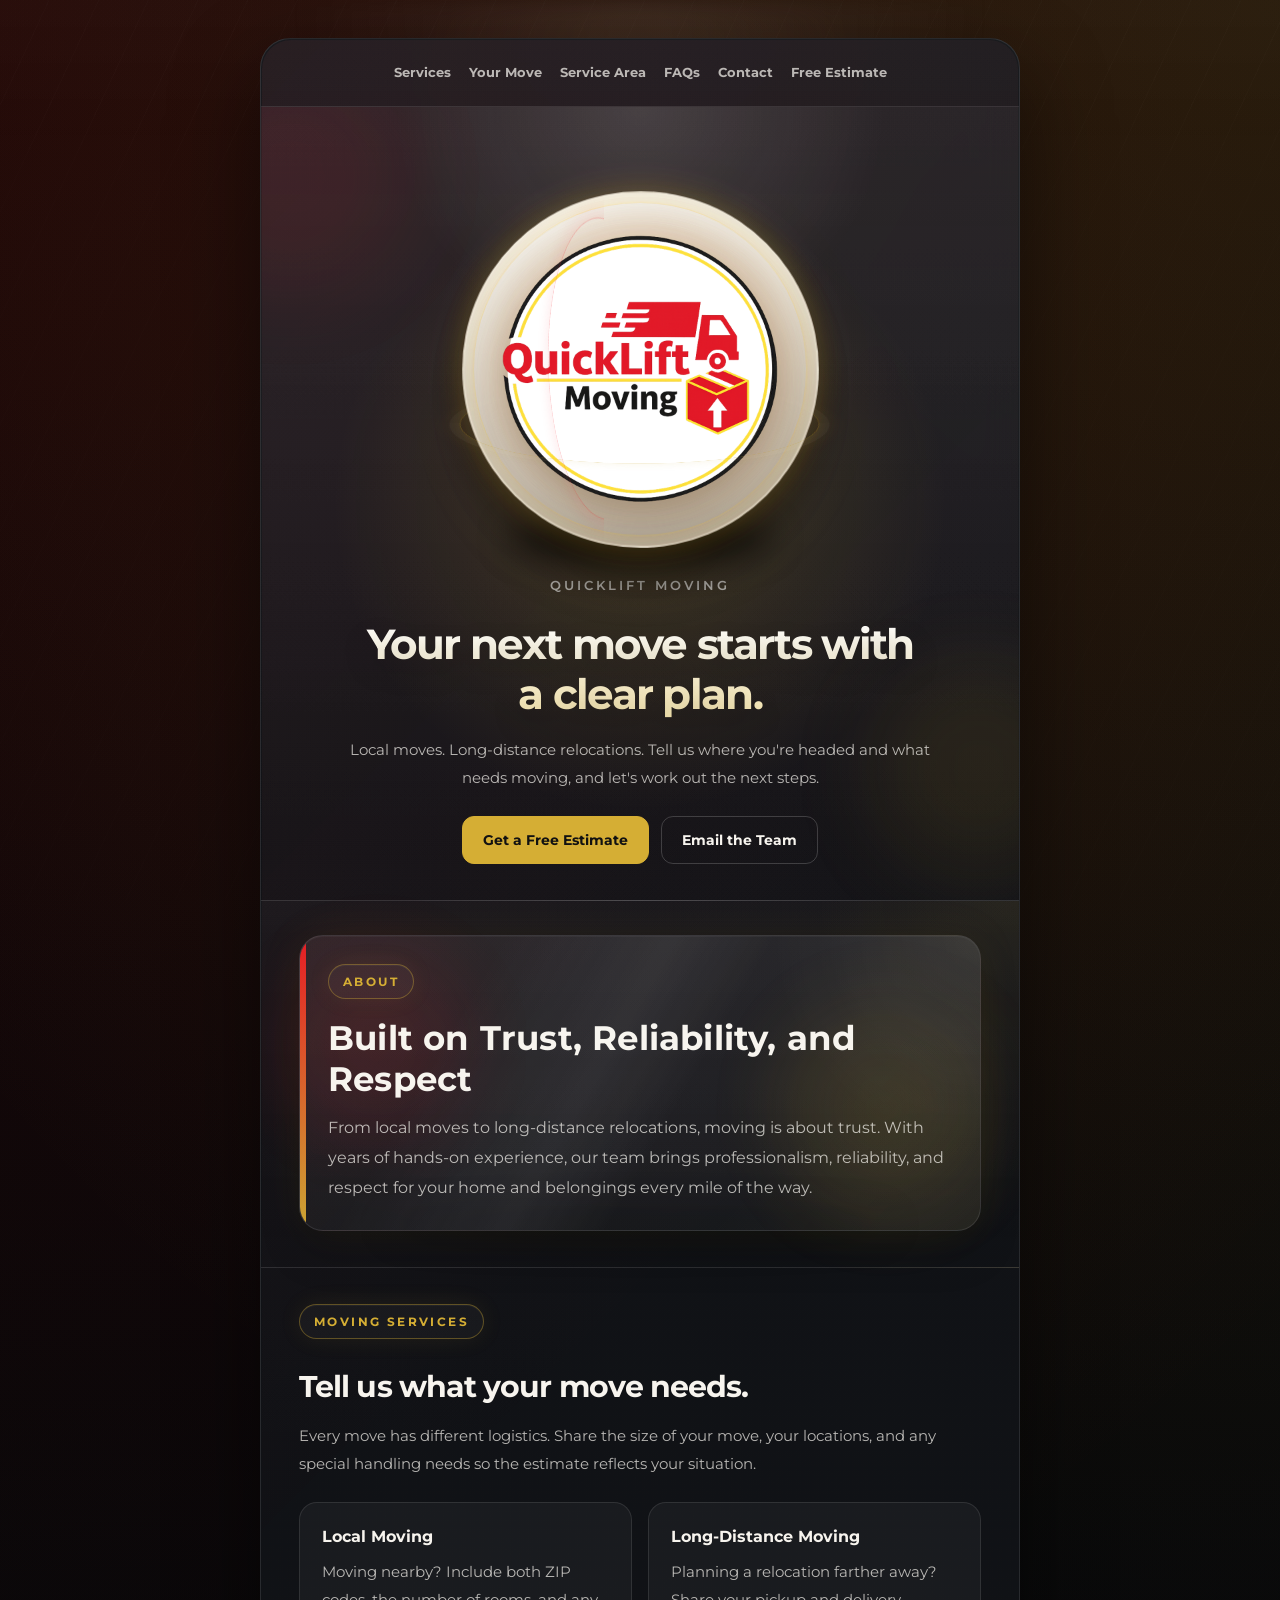
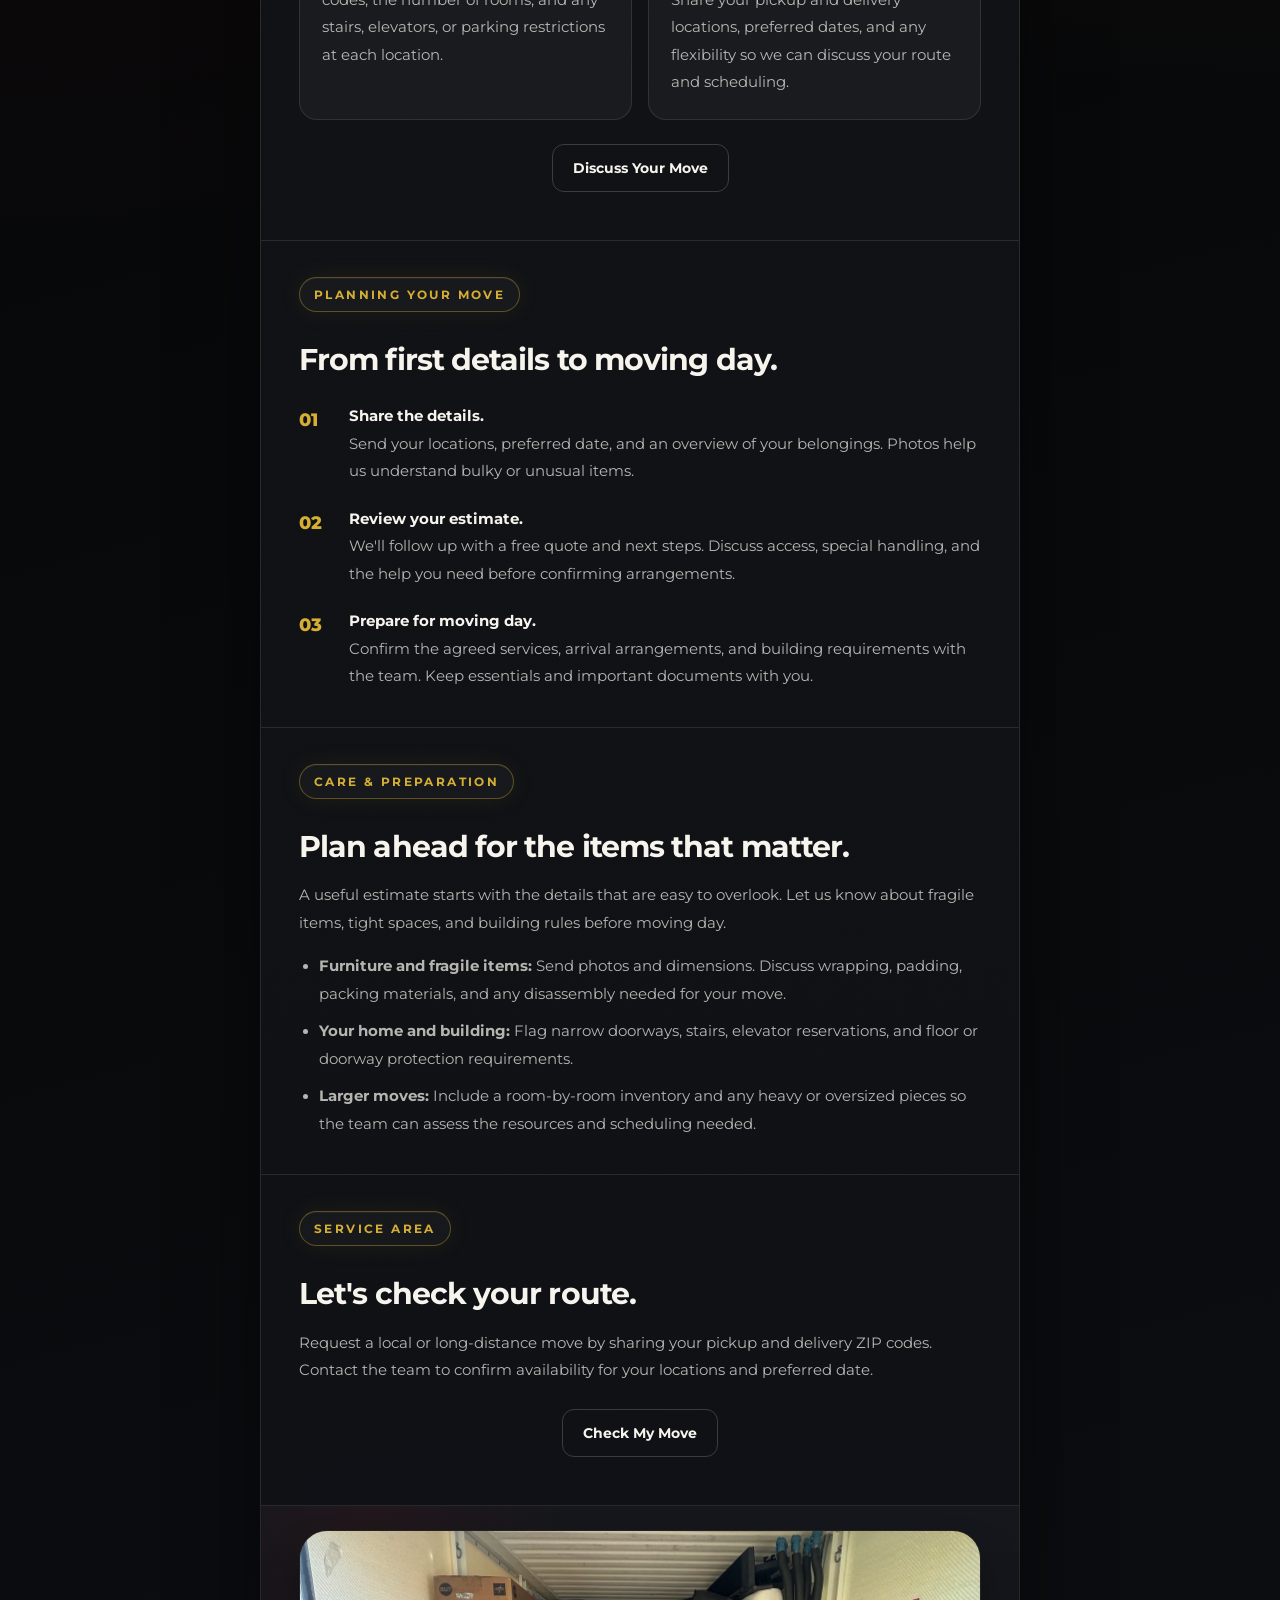
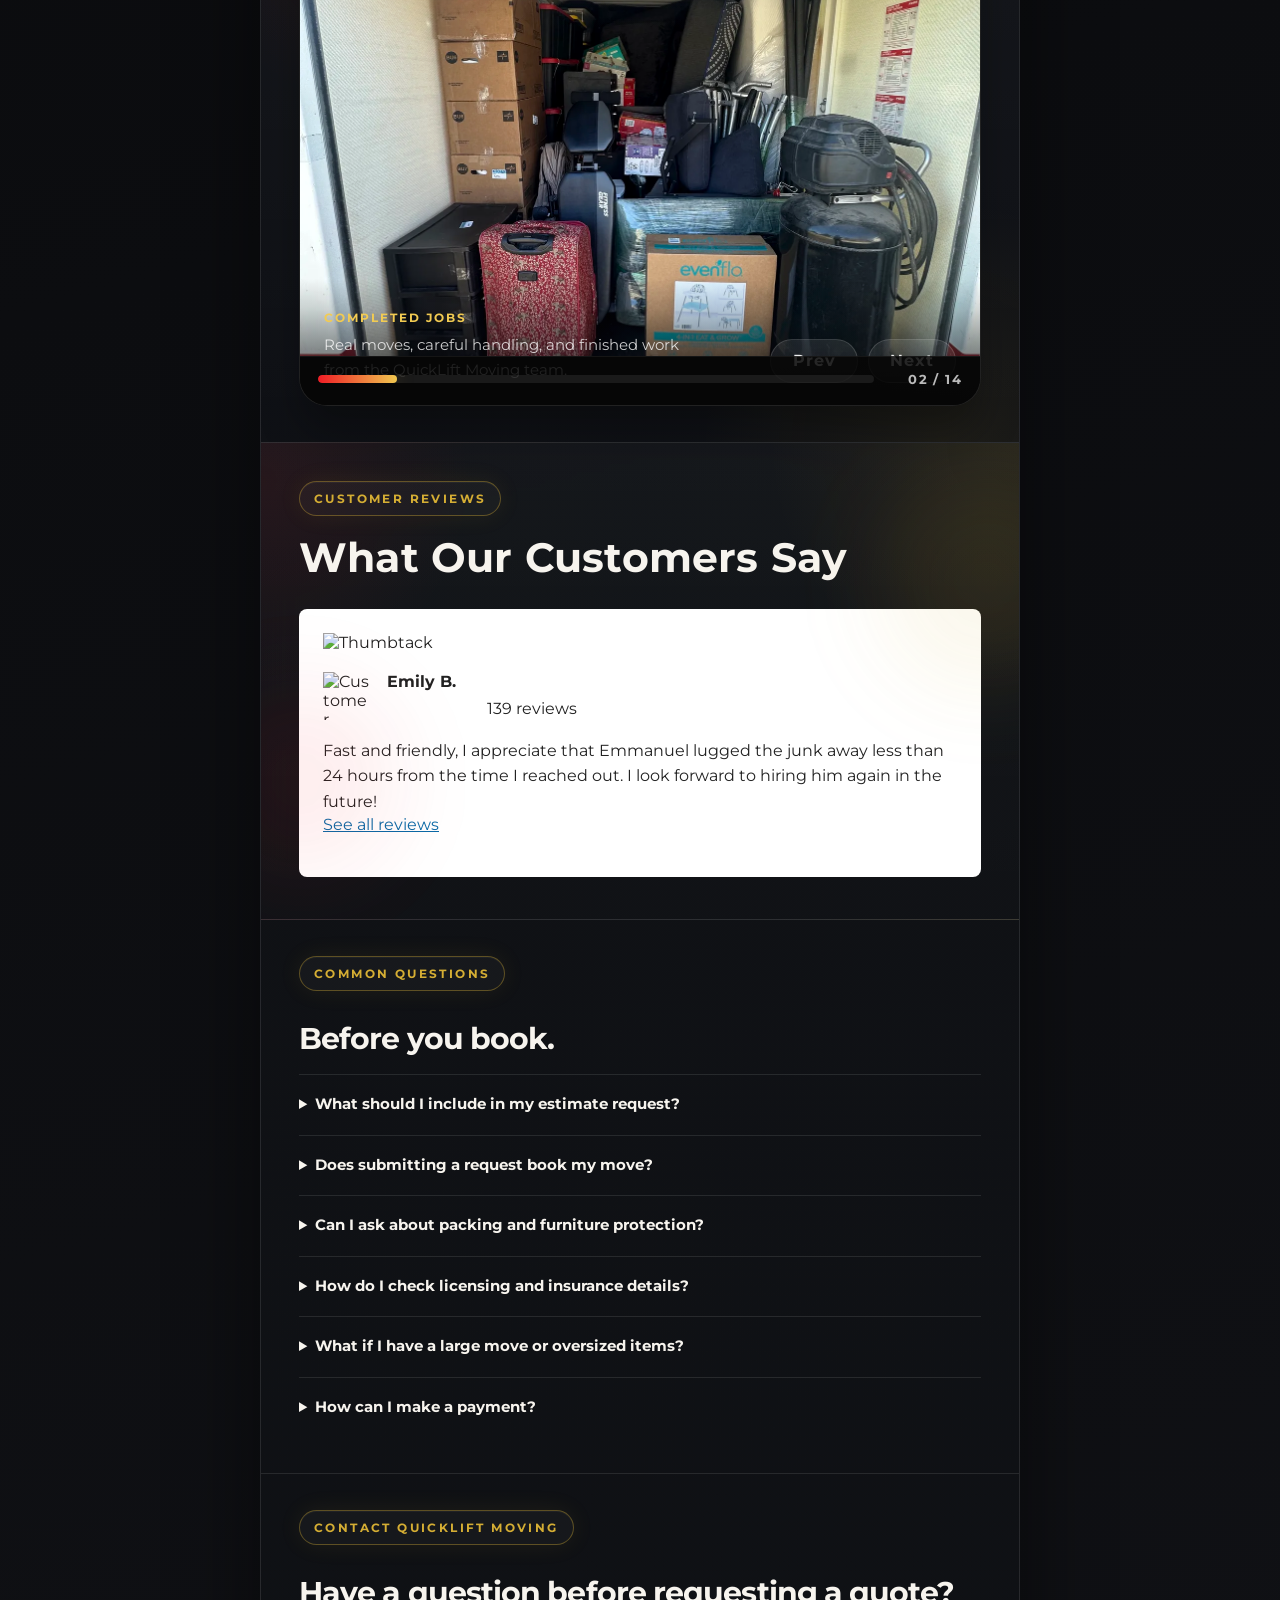
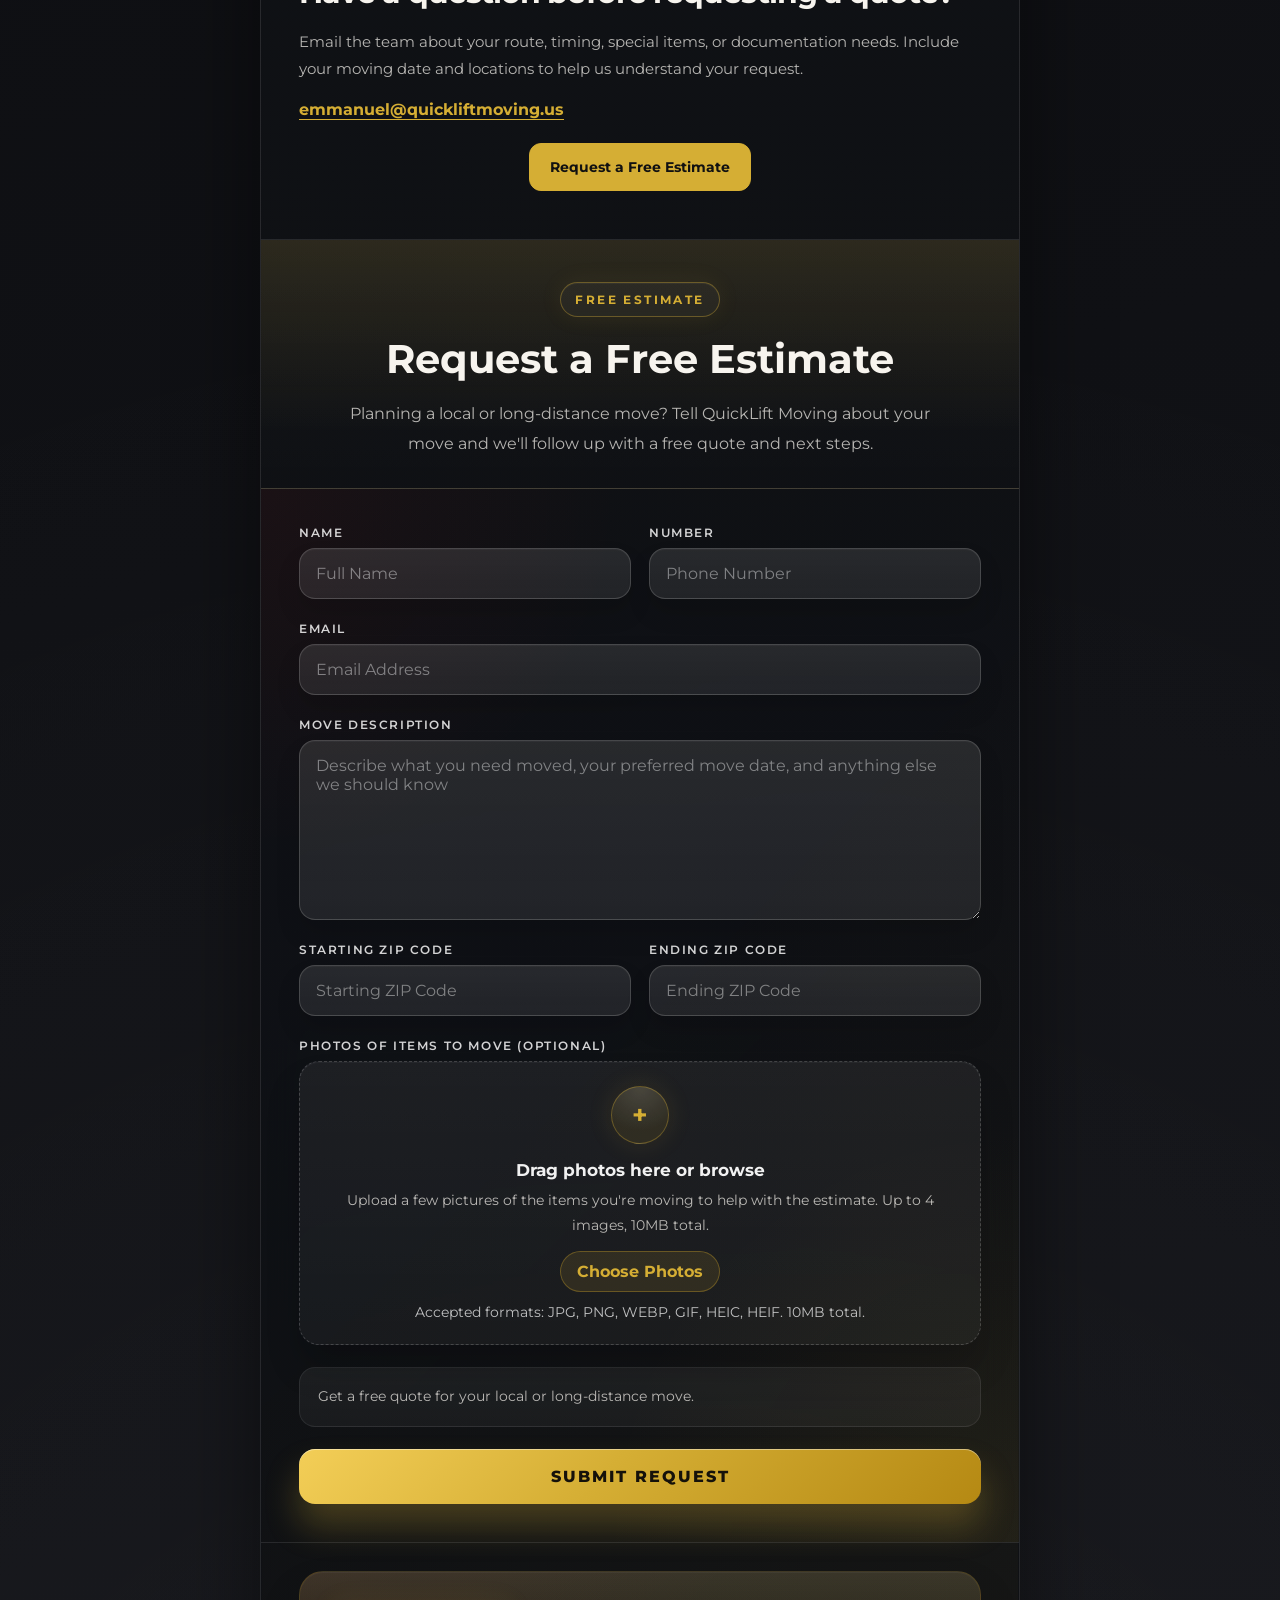
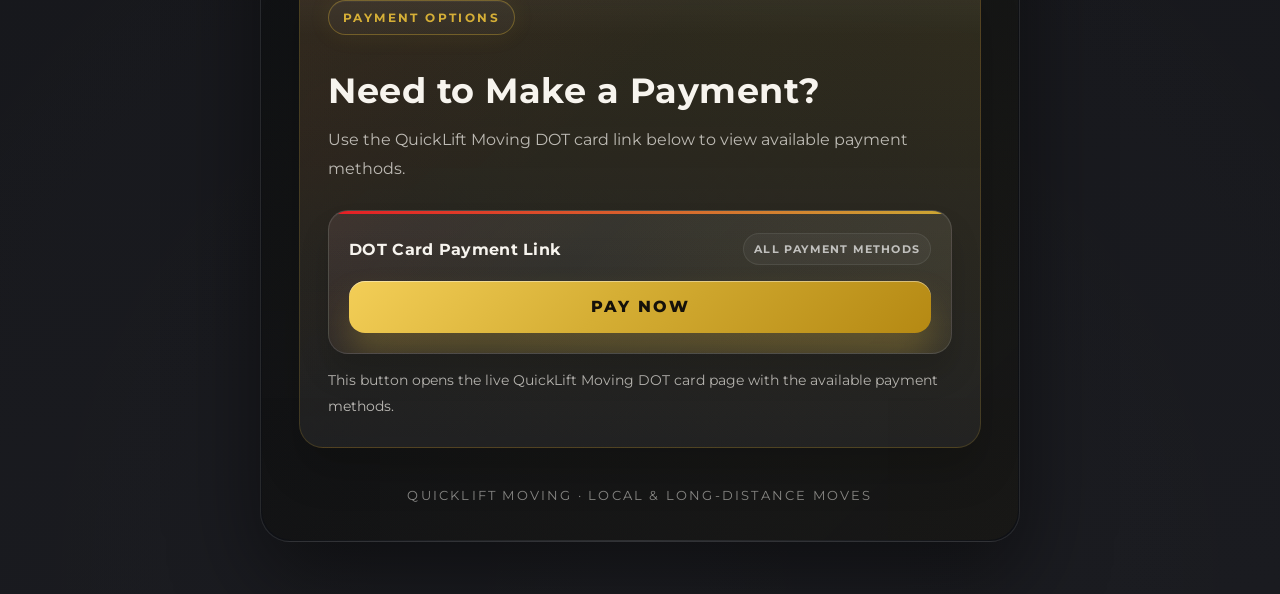
==== commit c0ae0486: "Expand moving information and direct contact options" ====
--- a/index.html
+++ b/index.html
@@ -1,9 +1,10 @@
-﻿<!DOCTYPE html>
+<!DOCTYPE html>
 <html lang="en">
 <head>
 <meta charset="UTF-8">
 <meta name="viewport" content="width=device-width, initial-scale=1.0">
-<title>Free Estimate Request | QuickLift Moving</title>
+<title>Local &amp; Long-Distance Moving | QuickLift Moving</title>
+<meta name="description" content="Plan your local or long-distance move with QuickLift Moving. Explore moving information, prepare for moving day, and request a free estimate.">
 <link rel="preconnect" href="https://fonts.googleapis.com">
 <link rel="preconnect" href="https://fonts.gstatic.com" crossorigin>
 <link href="https://fonts.googleapis.com/css2?family=Montserrat:wght@400;500;700;800&display=swap" rel="stylesheet">
@@ -2044,10 +2045,50 @@
       padding: 24px 20px;
     }
   }
+  /* Client feedback: navigation, service information, and direct contact. */
+  html { scroll-padding-top: 24px; }
+  .site-nav { position: relative; z-index: 2; display: flex; flex-wrap: wrap; justify-content: center; gap: 6px 18px; padding: 18px 24px; border-bottom: 1px solid var(--border); }
+  .site-nav a { color: var(--muted); font-size: .8rem; font-weight: 700; text-decoration: none; padding: 8px 0; }
+  .site-nav a:hover { color: var(--accent); }
+  a:focus-visible, summary:focus-visible { outline: 3px solid var(--accent); outline-offset: 5px; }
+  .intro-copy { position: relative; z-index: 1; text-align: center; max-width: 580px; margin-top: 26px; }
+  .intro-copy h1 { font-size: clamp(1.8rem, 5vw, 2.65rem); line-height: 1.18; letter-spacing: -.04em; }
+  .intro-copy p, .info-section p, .info-section li { color: var(--muted); font-size: .93rem; line-height: 1.85; }
+  .intro-copy p { margin-top: 16px; }
+  .info-actions { display: flex; flex-wrap: wrap; justify-content: center; gap: 12px; margin: 24px 0 12px; }
+  .info-button { display: inline-flex; align-items: center; justify-content: center; min-height: 48px; padding: 13px 20px; border: 1px solid var(--border-strong); border-radius: 12px; color: var(--text); font-size: .85rem; font-weight: 700; text-decoration: none; }
+  .info-button-primary { background: var(--accent); border-color: var(--accent); color: #111; }
+  .info-button:hover { border-color: var(--accent); }
+  .info-section { position: relative; padding: 36px 38px; border-bottom: 1px solid var(--border); }
+  .info-section h2 { margin: 10px 0 16px; font-size: clamp(1.5rem, 4vw, 1.9rem); line-height: 1.3; letter-spacing: -.03em; }
+  .info-grid { display: grid; grid-template-columns: repeat(2, minmax(0, 1fr)); gap: 16px; margin-top: 24px; }
+  .info-card { padding: 22px; border: 1px solid var(--border); border-radius: 18px; background: var(--panel-soft); }
+  .info-card h3 { font-size: 1rem; line-height: 1.5; margin-bottom: 10px; }
+  .move-steps { list-style: none; counter-reset: move; display: grid; gap: 20px; margin-top: 24px; }
+  .move-steps li { position: relative; padding-left: 50px; counter-increment: move; }
+  .move-steps li::before { content: counter(move, decimal-leading-zero); position: absolute; left: 0; top: 0; color: var(--accent); font-size: 1.15rem; font-weight: 800; }
+  .move-steps strong { display: block; color: var(--text); }
+  .planning-list { padding-left: 20px; margin-top: 16px; }
+  .planning-list li + li { margin-top: 10px; }
+  .faq-list details { border-top: 1px solid var(--border); padding: 18px 0; }
+  .faq-list summary { cursor: pointer; color: var(--text); font-weight: 700; font-size: .92rem; line-height: 1.6; }
+  .faq-list details p { margin-top: 12px; }
+  .info-section a:not(.info-button) { color: var(--accent); text-underline-offset: 4px; overflow-wrap: anywhere; }
+  .consult-header h2 { font-size: clamp(1.8rem, 5vw, 2.5rem); line-height: 1.2; margin-bottom: 16px; }
+  .contact-address { display: block; margin-top: 16px; font-weight: 700; }
+  @media (max-width: 640px) {
+    .info-section { padding: 30px 22px; }
+    .info-grid { grid-template-columns: 1fr; }
+    .site-nav { gap: 4px 16px; padding: 14px 18px; }
+    .info-actions .info-button { flex: 1 1 190px; }
+  }
 </style>
 </head>
 <body>
-  <main class="consult-shell">
+  <main class="consult-shell" id="top">
+    <nav class="site-nav" aria-label="Main navigation">
+      <a href="#services">Services</a><a href="#moving-process">Your Move</a><a href="#service-area">Service Area</a><a href="#faq">FAQs</a><a href="#contact">Contact</a><a href="#estimate">Free Estimate</a>
+    </nav>
     <section class="brand-hero">
       <div class="logo-stage">
         <div class="logo-glow"></div>
@@ -2064,6 +2105,14 @@
         </div>
       </div>
       <p class="logo-caption">QuickLift Moving</p>
+      <div class="intro-copy">
+        <h1>Your next move starts with a clear plan.</h1>
+        <p>Local moves. Long-distance relocations. Tell us where you're headed and what needs moving, and let's work out the next steps.</p>
+        <div class="info-actions">
+          <a class="info-button info-button-primary" href="#estimate">Get a Free Estimate</a>
+          <a class="info-button" href="mailto:emmanuel@quickliftmoving.us">Email the Team</a>
+        </div>
+      </div>
     </section>
 
     <section class="about-section" aria-label="About QuickLift Moving">
@@ -2080,6 +2129,44 @@
       </div>
     </section>
 
+    <section class="info-section" id="services" aria-labelledby="services-title">
+      <span class="eyebrow">Moving Services</span>
+      <h2 id="services-title">Tell us what your move needs.</h2>
+      <p>Every move has different logistics. Share the size of your move, your locations, and any special handling needs so the estimate reflects your situation.</p>
+      <div class="info-grid">
+        <article class="info-card"><h3>Local Moving</h3><p>Moving nearby? Include both ZIP codes, the number of rooms, and any stairs, elevators, or parking restrictions at each location.</p></article>
+        <article class="info-card"><h3>Long-Distance Moving</h3><p>Planning a relocation farther away? Share your pickup and delivery locations, preferred dates, and any flexibility so we can discuss your route and scheduling.</p></article>
+      </div>
+      <div class="info-actions"><a class="info-button" href="#estimate">Discuss Your Move</a></div>
+    </section>
+
+    <section class="info-section" id="moving-process" aria-labelledby="process-title">
+      <span class="eyebrow">Planning Your Move</span>
+      <h2 id="process-title">From first details to moving day.</h2>
+      <ol class="move-steps">
+        <li><strong>Share the details.</strong>Send your locations, preferred date, and an overview of your belongings. Photos help us understand bulky or unusual items.</li>
+        <li><strong>Review your estimate.</strong>We'll follow up with a free quote and next steps. Discuss access, special handling, and the help you need before confirming arrangements.</li>
+        <li><strong>Prepare for moving day.</strong>Confirm the agreed services, arrival arrangements, and building requirements with the team. Keep essentials and important documents with you.</li>
+      </ol>
+    </section>
+
+    <section class="info-section" id="move-care" aria-labelledby="care-title">
+      <span class="eyebrow">Care &amp; Preparation</span>
+      <h2 id="care-title">Plan ahead for the items that matter.</h2>
+      <p>A useful estimate starts with the details that are easy to overlook. Let us know about fragile items, tight spaces, and building rules before moving day.</p>
+      <ul class="planning-list">
+        <li><strong>Furniture and fragile items:</strong> Send photos and dimensions. Discuss wrapping, padding, packing materials, and any disassembly needed for your move.</li>
+        <li><strong>Your home and building:</strong> Flag narrow doorways, stairs, elevator reservations, and floor or doorway protection requirements.</li>
+        <li><strong>Larger moves:</strong> Include a room-by-room inventory and any heavy or oversized pieces so the team can assess the resources and scheduling needed.</li>
+      </ul>
+    </section>
+
+    <section class="info-section" id="service-area" aria-labelledby="area-title">
+      <span class="eyebrow">Service Area</span>
+      <h2 id="area-title">Let's check your route.</h2>
+      <p>Request a local or long-distance move by sharing your pickup and delivery ZIP codes. Contact the team to confirm availability for your locations and preferred date.</p>
+      <div class="info-actions"><a class="info-button" href="#estimate">Check My Move</a></div>
+    </section>
     <section class="work-showcase" aria-label="Recent QuickLift Moving work">
       <div class="showcase-frame">
         <div class="showcase-slides" id="showcase-slides">
@@ -2178,9 +2265,29 @@
       </div>
     </section>
 
+    <section class="info-section" id="faq" aria-labelledby="faq-title">
+      <span class="eyebrow">Common Questions</span>
+      <h2 id="faq-title">Before you book.</h2>
+      <div class="faq-list">
+        <details><summary>What should I include in my estimate request?</summary><p>Include your preferred moving date, pickup and delivery ZIP codes, what needs moving, and any stairs or access restrictions. You can attach up to four photos, with a combined size of 10MB.</p></details>
+        <details><summary>Does submitting a request book my move?</summary><p>The form requests a free estimate. The team will follow up with a quote and next steps; confirm scheduling and booking arrangements directly with QuickLift Moving.</p></details>
+        <details><summary>Can I ask about packing and furniture protection?</summary><p>Yes. Describe fragile pieces, furniture that may need disassembly, and any packing help you need. Confirm which materials and protection methods are included in your estimate before booking.</p></details>
+        <details><summary>How do I check licensing and insurance details?</summary><p>Contact the team before booking to request licensing and insurance documentation relevant to your move. If your building requires a certificate of insurance, share its requirements in advance.</p></details>
+        <details><summary>What if I have a large move or oversized items?</summary><p>Send an inventory, photos, approximate dimensions, and details of access at both locations. Ask the team to confirm capacity, equipment needs, and availability for your job.</p></details>
+        <details><summary>How can I make a payment?</summary><p>Use the <a href="#payment">QuickLift Moving payment link</a> to view the available payment options. Confirm the amount and payment timing with the team first.</p></details>
+      </div>
+    </section>
+
+    <section class="info-section" id="contact" aria-labelledby="contact-title">
+      <span class="eyebrow">Contact QuickLift Moving</span>
+      <h2 id="contact-title">Have a question before requesting a quote?</h2>
+      <p>Email the team about your route, timing, special items, or documentation needs. Include your moving date and locations to help us understand your request.</p>
+      <a class="contact-address" href="mailto:emmanuel@quickliftmoving.us">emmanuel@quickliftmoving.us</a>
+      <div class="info-actions"><a class="info-button info-button-primary" href="#estimate">Request a Free Estimate</a></div>
+    </section>
     <section class="consult-header" id="estimate">
       <span class="eyebrow">Free Estimate</span>
-      <h1>Request a Free Estimate</h1>
+      <h2>Request a Free Estimate</h2>
       <p>Planning a local or long-distance move? Tell QuickLift Moving about your move and we'll follow up with a free quote and next steps.</p>
     </section>
 
@@ -2252,7 +2359,7 @@
       <div class="payment-card">
         <span class="eyebrow">Payment Options</span>
         <h2>Need to Make a Payment?</h2>
-        <p>Customers can use the DOT card payment link below to choose from your client's available payment methods in one place.</p>
+        <p>Use the QuickLift Moving DOT card link below to view available payment methods.</p>
         <div class="payment-actions">
           <div class="payment-link-card">
             <div class="payment-link-head">
@@ -2266,7 +2373,7 @@
       </div>
     </section>
 
-    <p class="footer-copy">QuickLift Moving Free Estimate Request</p>
+    <p class="footer-copy">QuickLift Moving &middot; Local &amp; Long-Distance Moves</p>
   </main>
   <script>
     const prefersReducedMotion = window.matchMedia("(prefers-reduced-motion: reduce)");
@@ -2733,5 +2840,5 @@
   </script>
 </body>
 </html>
-
-
+
+
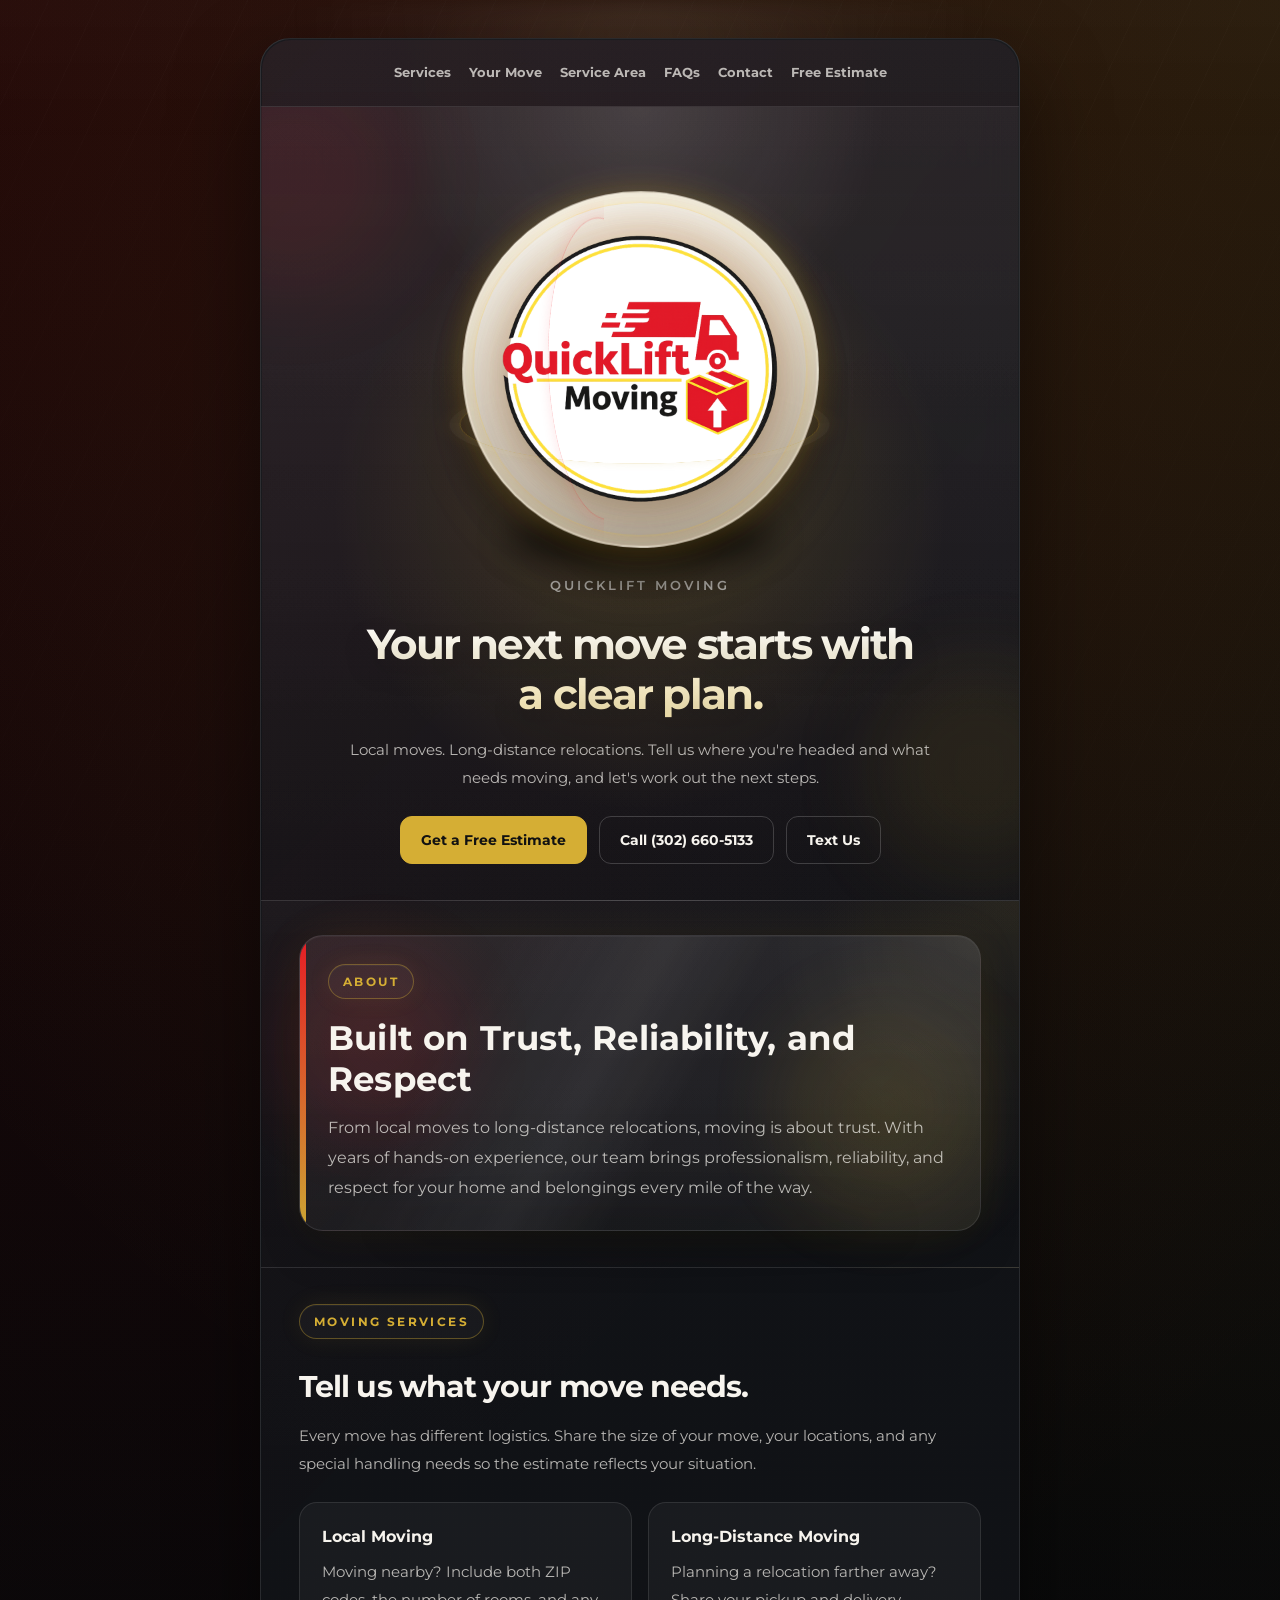
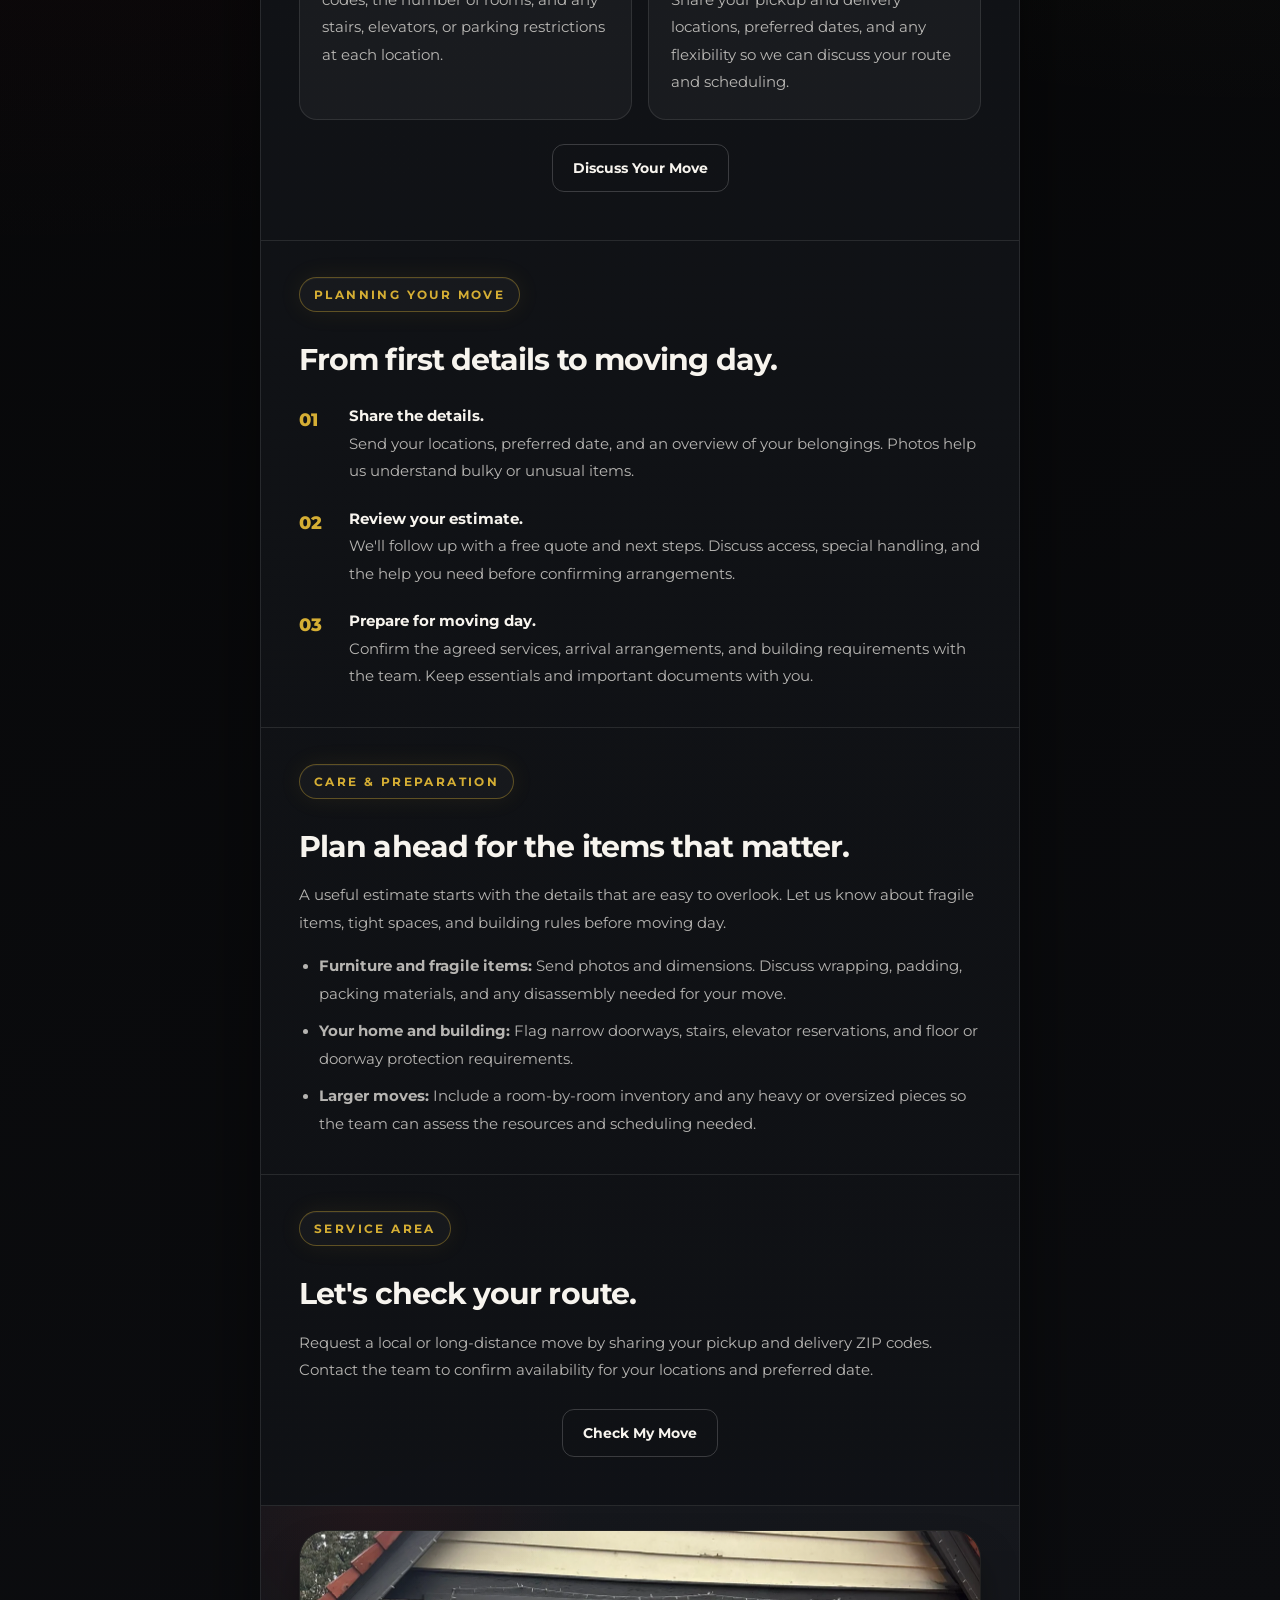
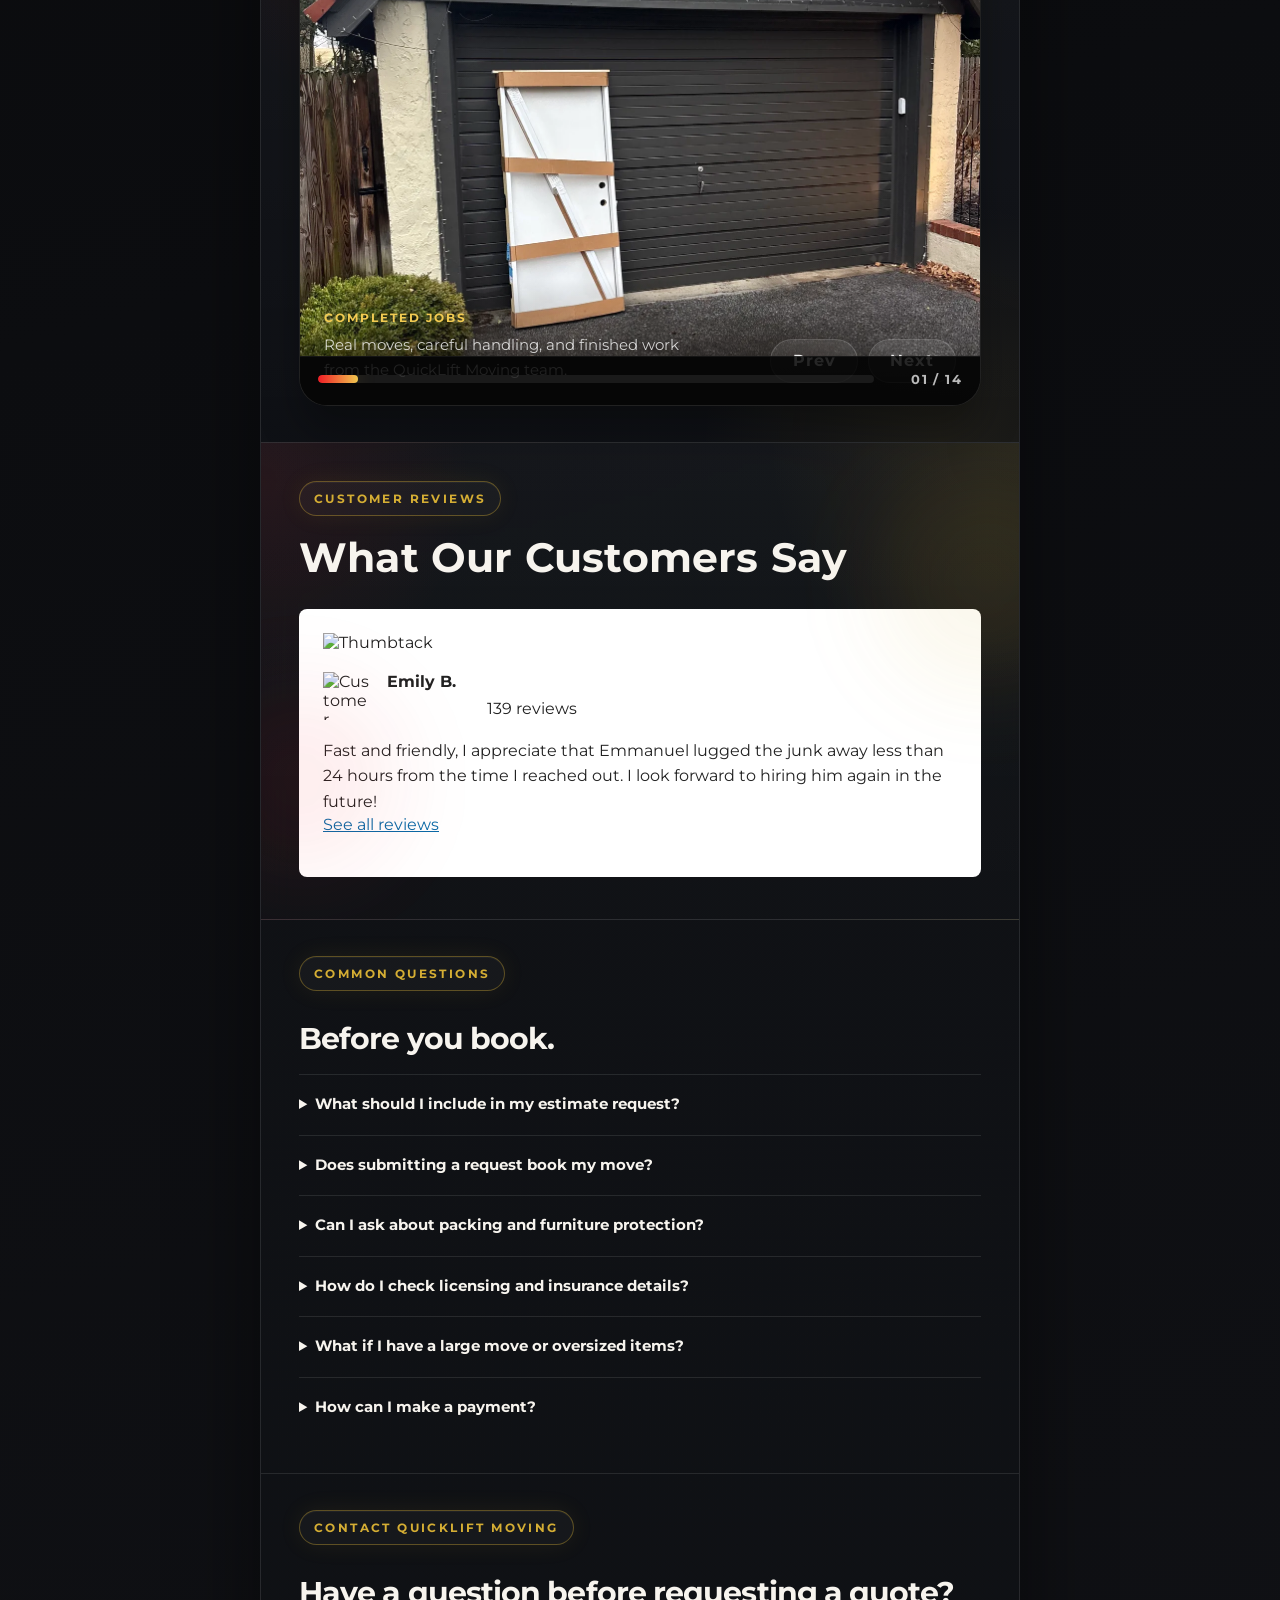
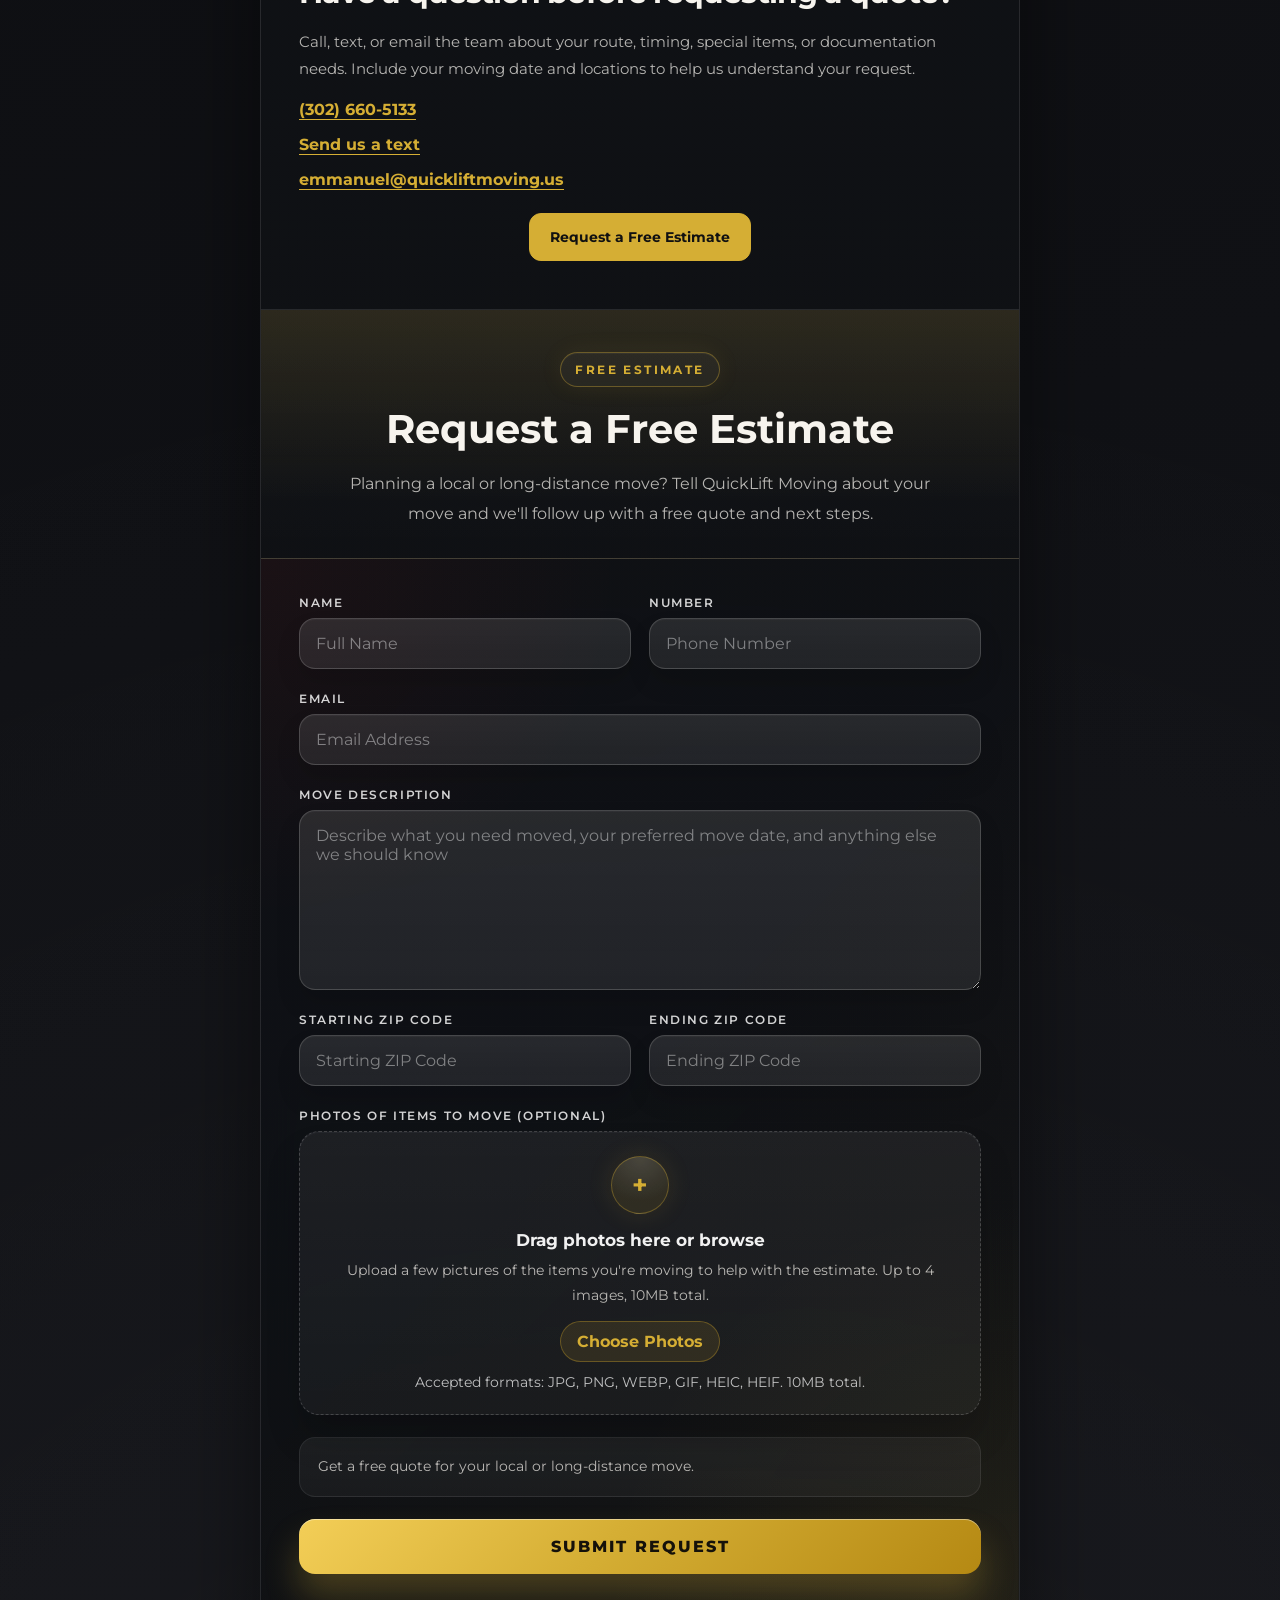
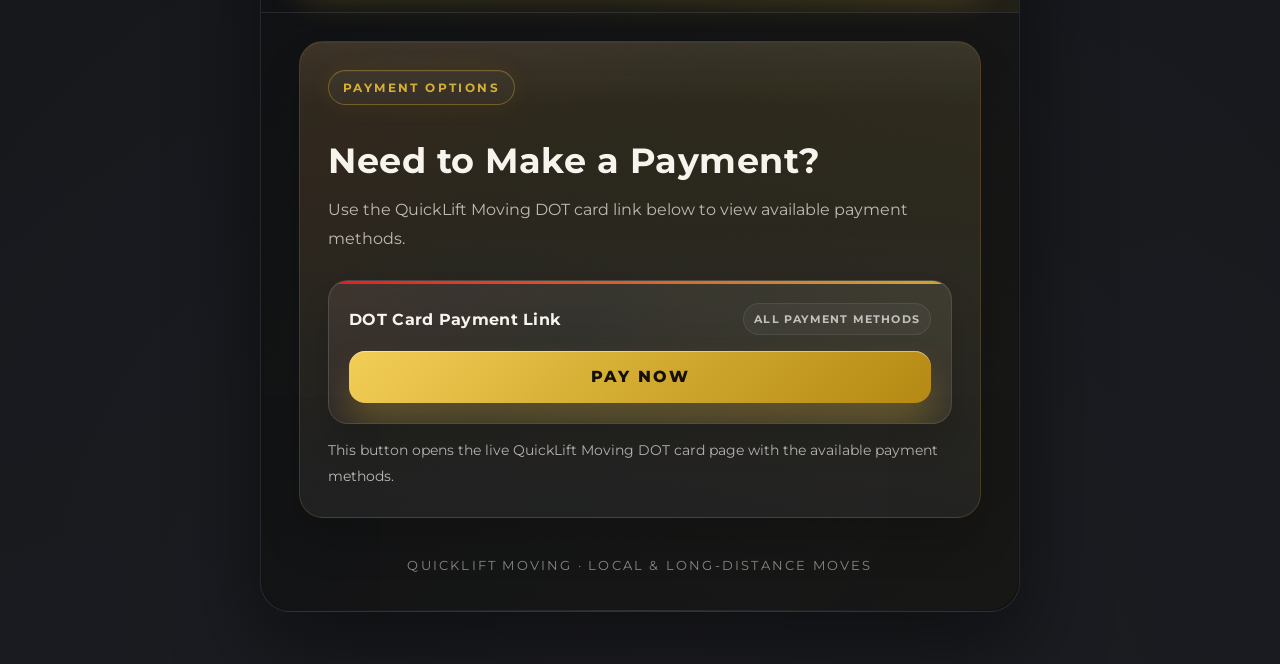
==== commit 1a300837: "Add QuickLift phone and text contact links" ====
--- a/index.html
+++ b/index.html
@@ -2110,7 +2110,8 @@
         <p>Local moves. Long-distance relocations. Tell us where you're headed and what needs moving, and let's work out the next steps.</p>
         <div class="info-actions">
           <a class="info-button info-button-primary" href="#estimate">Get a Free Estimate</a>
-          <a class="info-button" href="mailto:emmanuel@quickliftmoving.us">Email the Team</a>
+          <a class="info-button" href="tel:+13026605133">Call (302) 660-5133</a>
+          <a class="info-button" href="sms:+13026605133">Text Us</a>
         </div>
       </div>
     </section>
@@ -2281,7 +2282,9 @@
     <section class="info-section" id="contact" aria-labelledby="contact-title">
       <span class="eyebrow">Contact QuickLift Moving</span>
       <h2 id="contact-title">Have a question before requesting a quote?</h2>
-      <p>Email the team about your route, timing, special items, or documentation needs. Include your moving date and locations to help us understand your request.</p>
+      <p>Call, text, or email the team about your route, timing, special items, or documentation needs. Include your moving date and locations to help us understand your request.</p>
+      <a class="contact-address" href="tel:+13026605133">(302) 660-5133</a>
+      <a class="contact-address" href="sms:+13026605133">Send us a text</a>
       <a class="contact-address" href="mailto:emmanuel@quickliftmoving.us">emmanuel@quickliftmoving.us</a>
       <div class="info-actions"><a class="info-button info-button-primary" href="#estimate">Request a Free Estimate</a></div>
     </section>
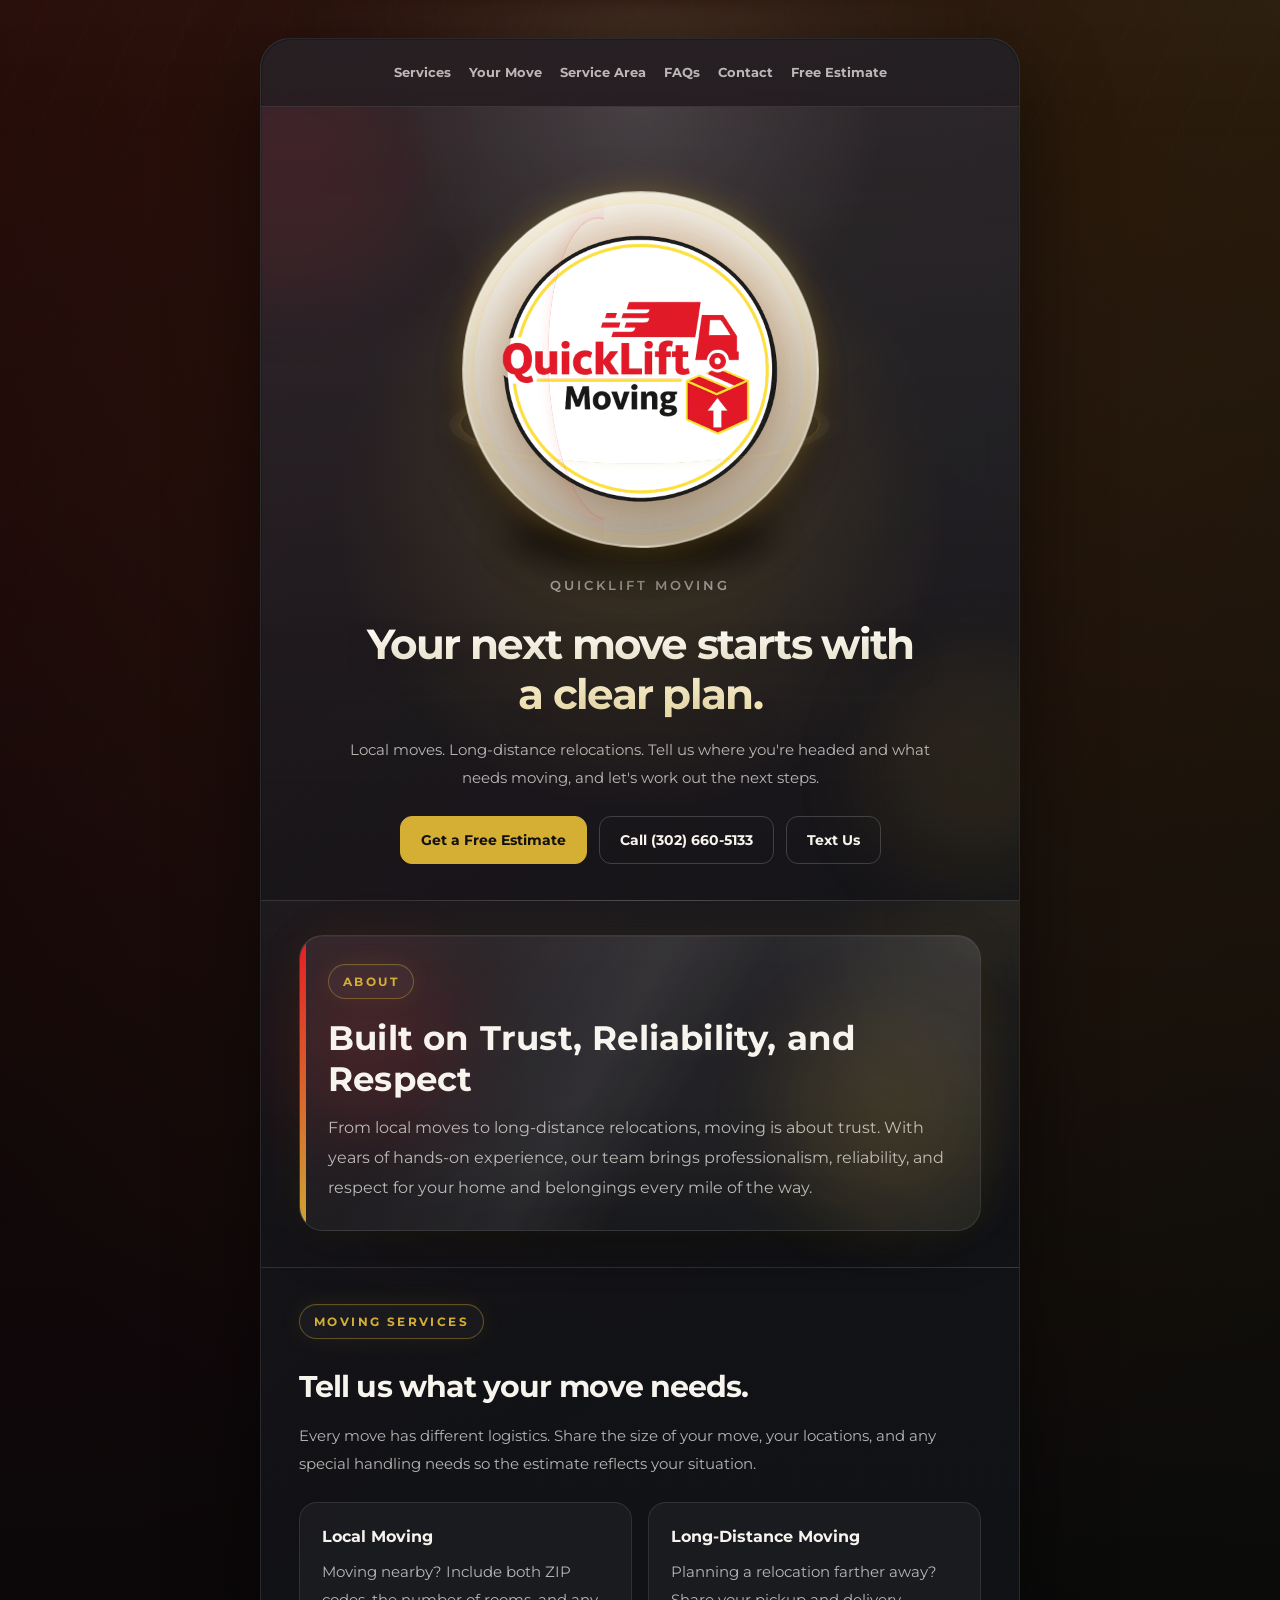
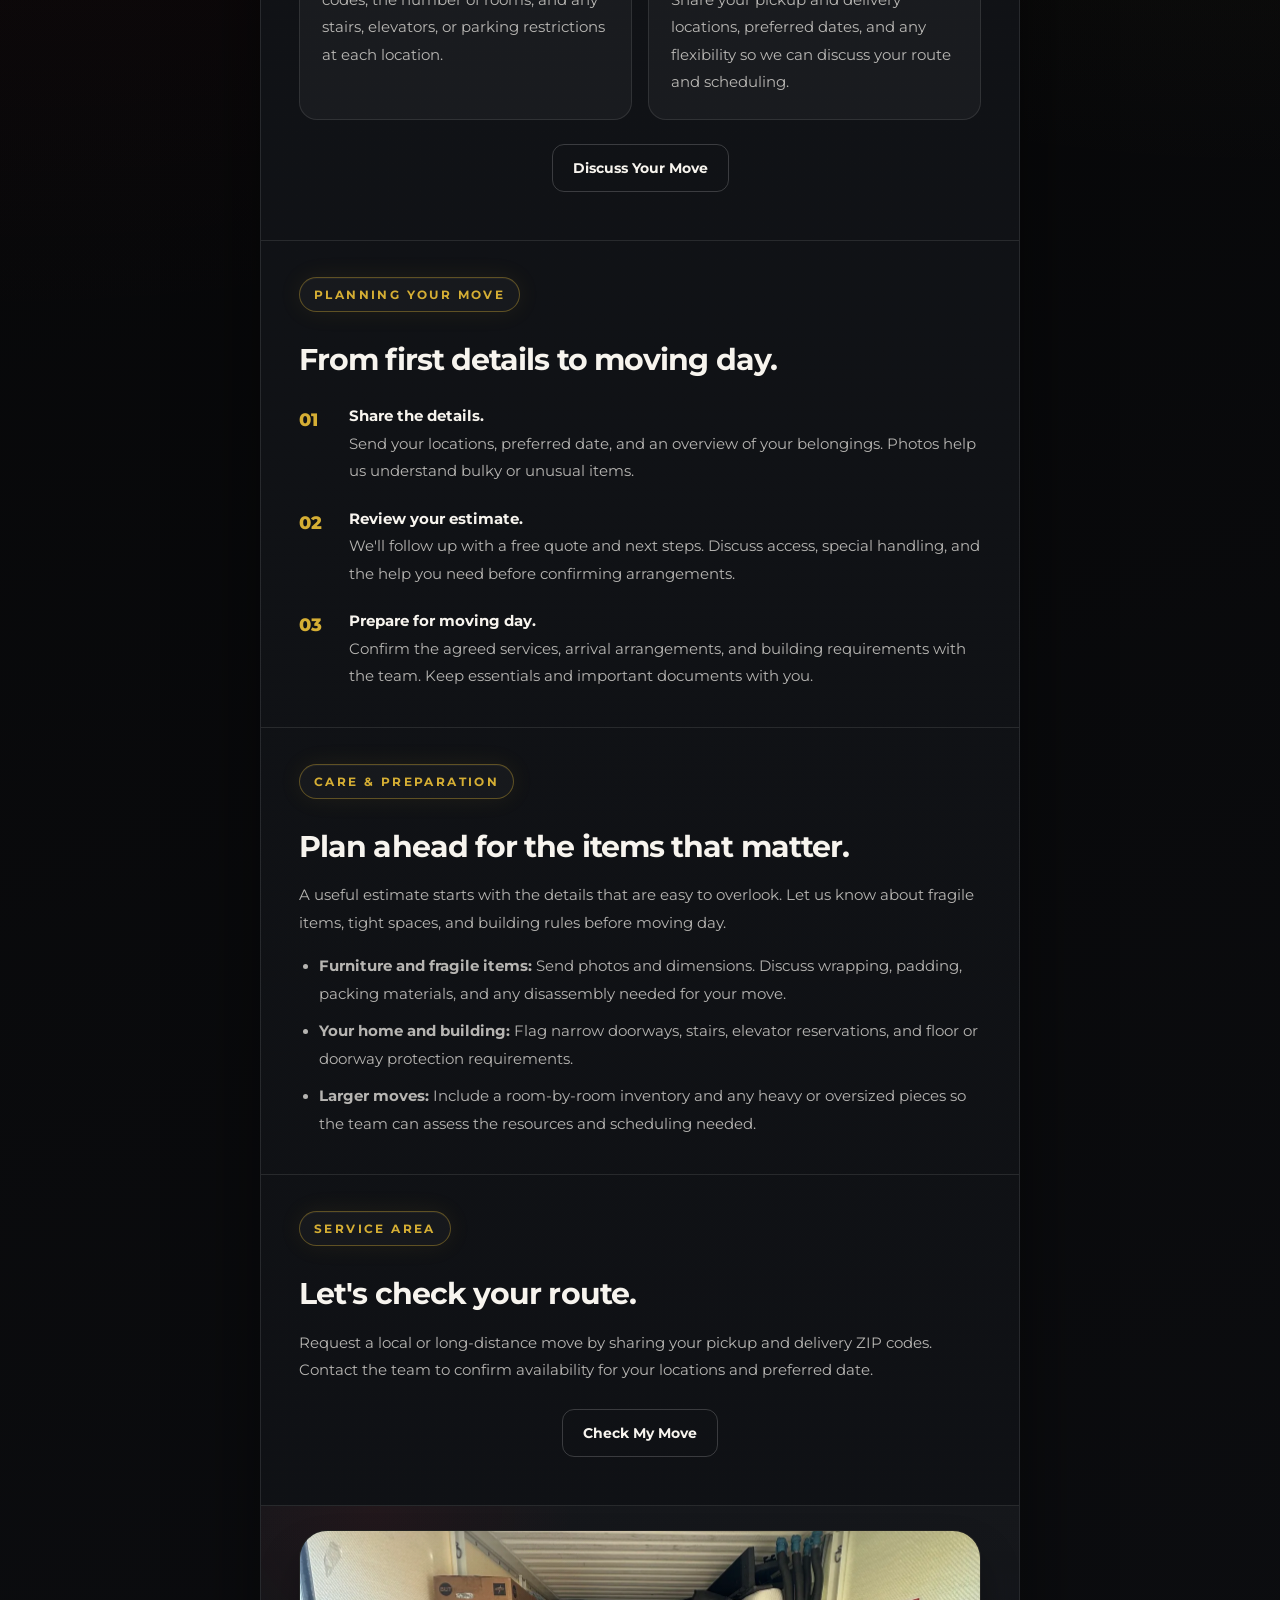
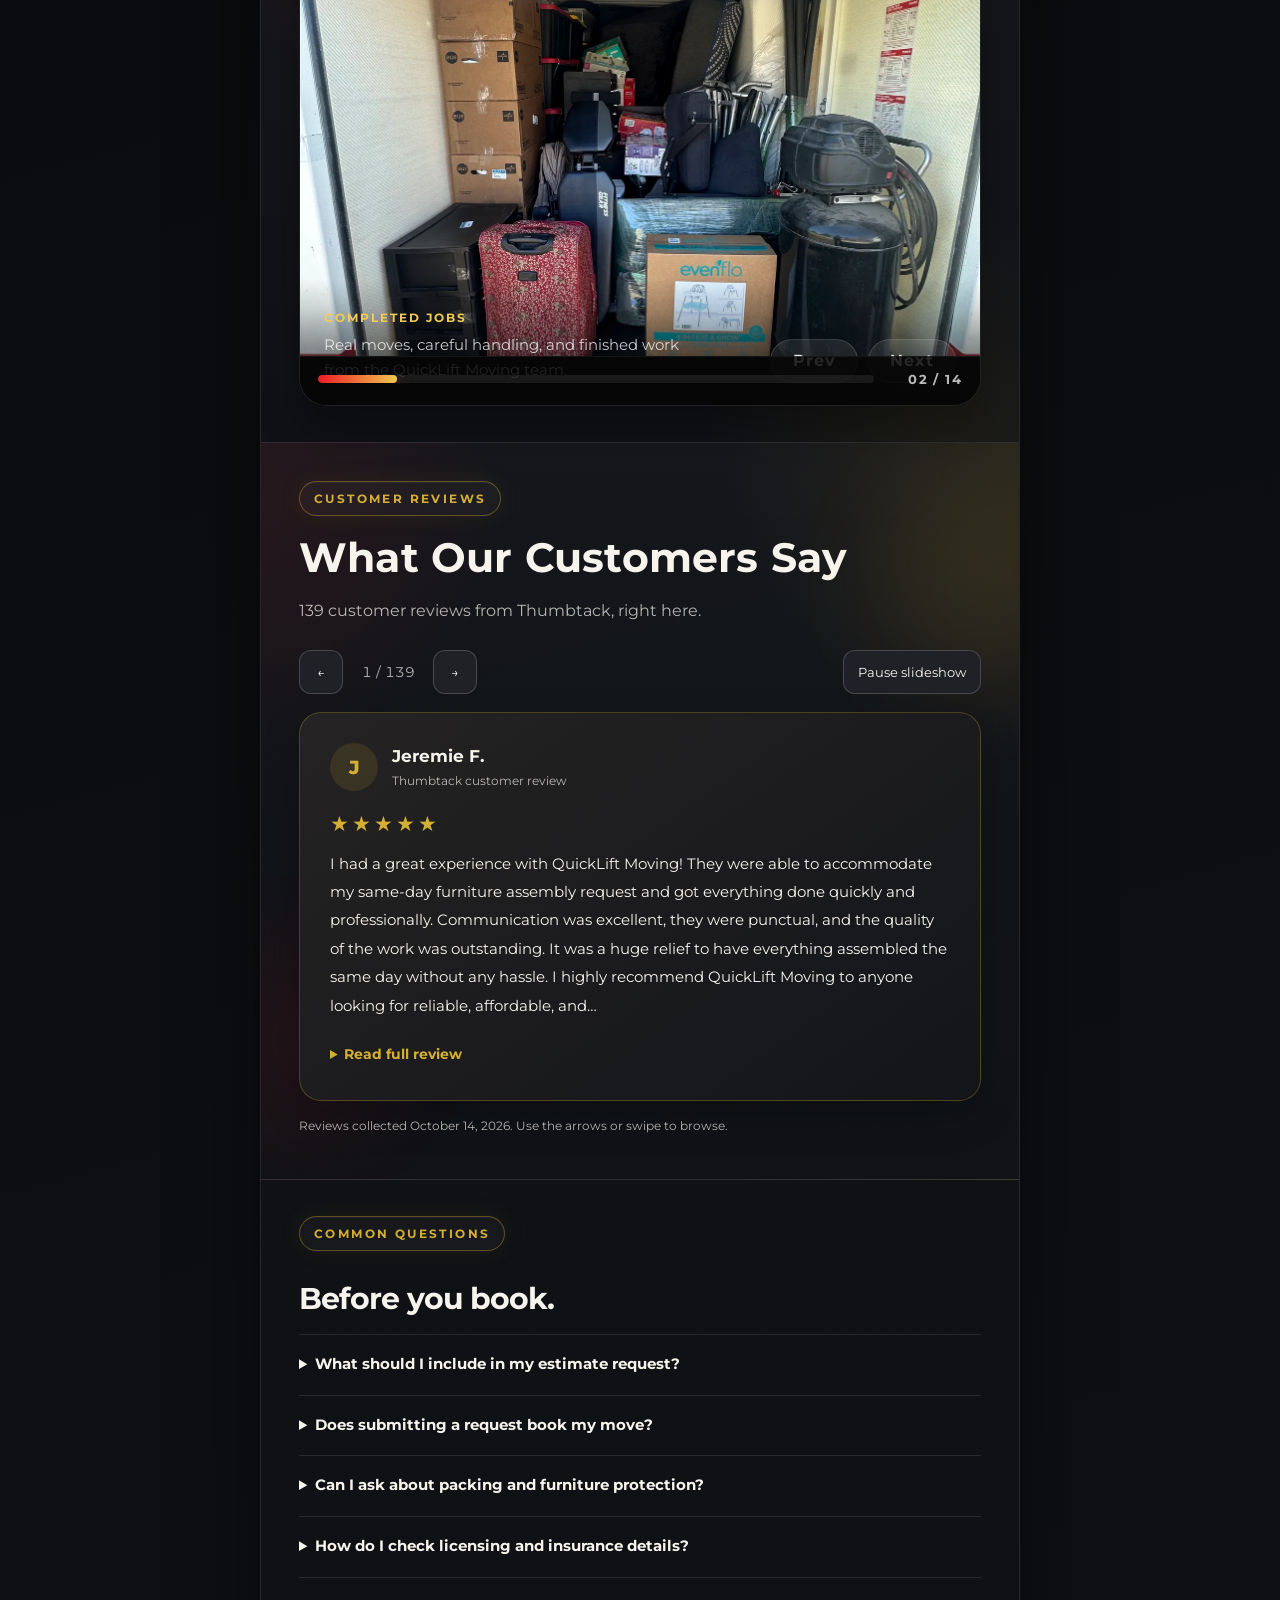
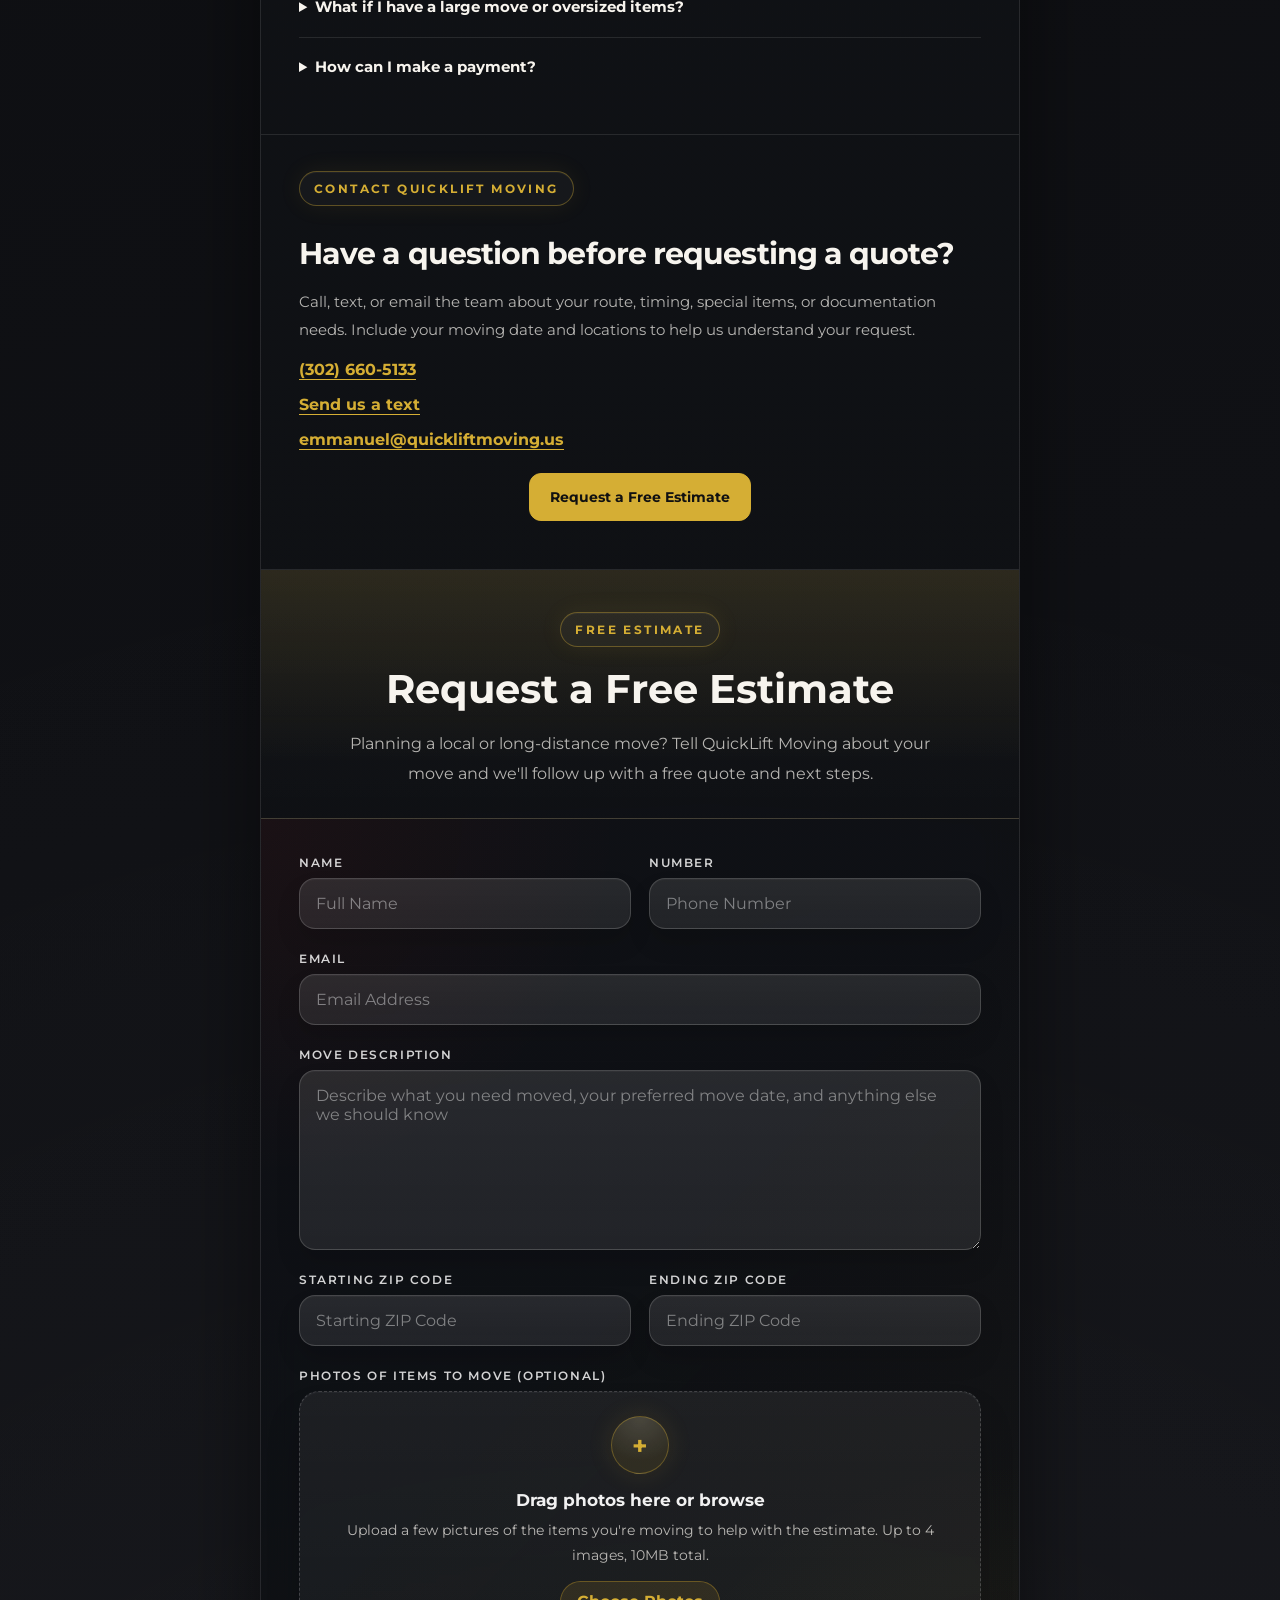
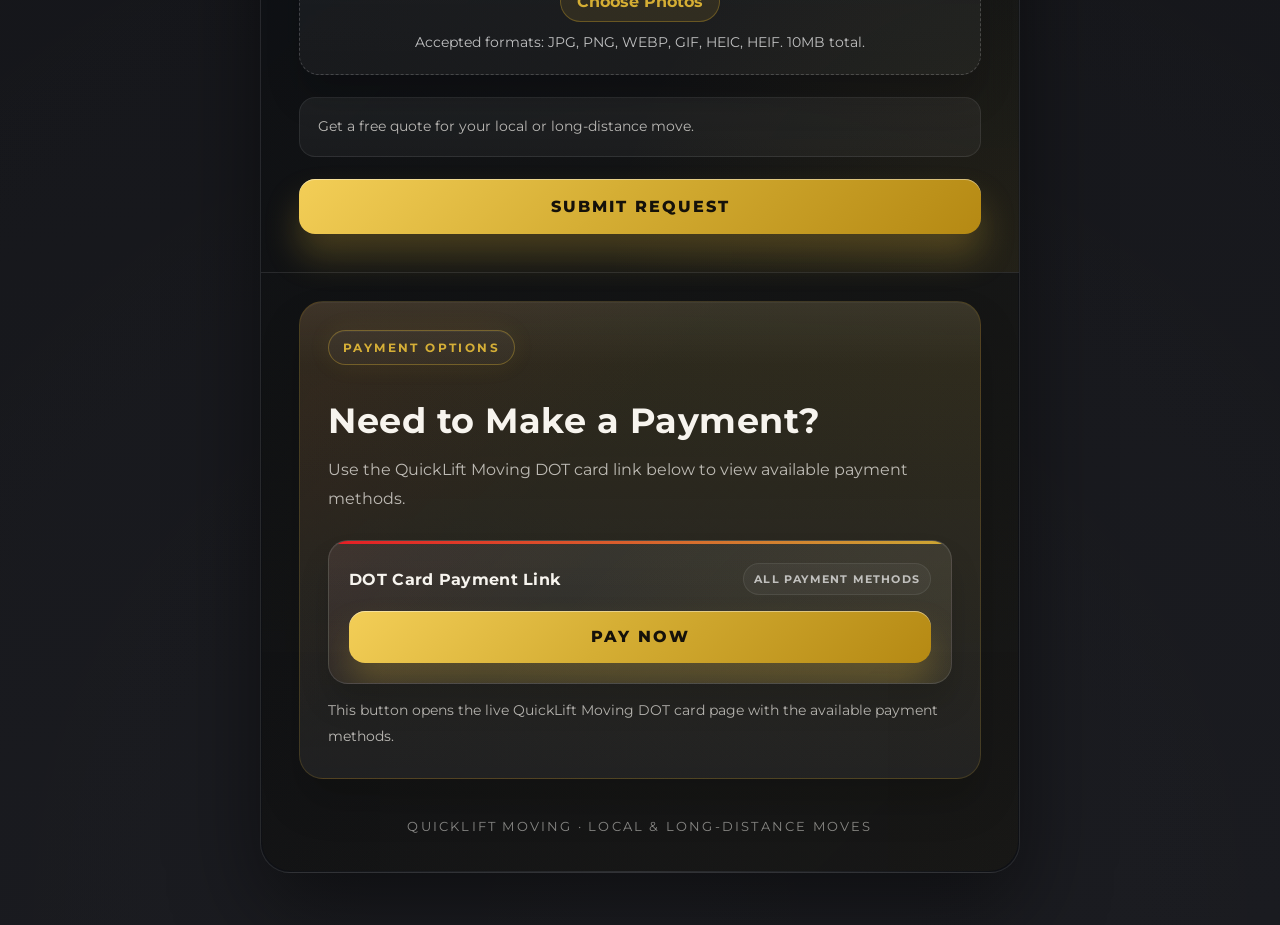
==== commit 053ecbeb: "Show all 139 customer reviews in an accessible on-site slideshow" ====
--- a/index.html
+++ b/index.html
@@ -2083,6 +2083,8 @@
     .info-actions .info-button { flex: 1 1 190px; }
   }
 </style>
+<link rel="stylesheet" href="reviews.css">
+<script src="reviews.js" defer></script>
 </head>
 <body>
   <main class="consult-shell" id="top">
@@ -2236,35 +2238,225 @@
       </div>
     </section>
 
-    <section class="reviews-section" aria-labelledby="reviews-title">
-      <div class="reviews-copy">
-        <span class="eyebrow">Customer Reviews</span>
-        <h2 id="reviews-title">What Our Customers Say</h2>
-      </div>
-      <div class="widget" id="tt-review-widget-one">
-        <img src="https://cdn.thumbtackstatic.com/fe-assets-web/media/logos/thumbtack/wordmark.svg" alt="Thumbtack">
-        <div id="tt-dynamic">
-          <div class="tt-left">
-            <img src="https://cdn.thumbtackstatic.com/fe-assets-web/_assets/images/release/components/avatar/images/legacy-default-avatar-50x50.25cbe35c0002a2eef6cbc5f1c4f271545eafbb59.png" alt="Customer avatar">
-          </div>
-          <div class="tt-right">
-            <div class="tt-name">Emily B.</div>
-            <div class="tt-stars" aria-label="5 out of 5 stars">
-              <img src="https://cdn.thumbtackstatic.com/fe-assets-web/media/pages/profile/standard-widgets/review-widget/orange_star.svg" alt="">
-              <img src="https://cdn.thumbtackstatic.com/fe-assets-web/media/pages/profile/standard-widgets/review-widget/orange_star.svg" alt="">
-              <img src="https://cdn.thumbtackstatic.com/fe-assets-web/media/pages/profile/standard-widgets/review-widget/orange_star.svg" alt="">
-              <img src="https://cdn.thumbtackstatic.com/fe-assets-web/media/pages/profile/standard-widgets/review-widget/orange_star.svg" alt="">
-              <img src="https://cdn.thumbtackstatic.com/fe-assets-web/media/pages/profile/standard-widgets/review-widget/orange_star.svg" alt="">
-              <span>139 reviews</span>
-            </div>
-            <p>Fast and friendly, I appreciate that Emmanuel lugged the junk away less than 24 hours from the time I reached out. I look forward to hiring him again in the future!</p>
-            <a target="_blank" rel="noopener noreferrer" href="https://www.thumbtack.com/de/new-castle/moving-companies/quicklift-moving/service/572974153873571869">See all reviews</a>
-          </div>
-          <br>
-        </div>
-        <script src="https://www.thumbtack.com/profile/widgets/scripts/?service_pk=572974153873571869&amp;widget_id=review&amp;type=one"></script>
-      </div>
-    </section>
+    <section class="reviews-section" id="customer-reviews" aria-labelledby="reviews-title">
+ <div class="reviews-copy"><span class="eyebrow">Customer Reviews</span><h2 id="reviews-title">What Our Customers Say</h2><p>139 customer reviews from Thumbtack, right here.</p></div>
+ <div class="qlm-carousel" role="region" aria-roledescription="carousel" aria-label="Customer reviews">
+ <div class="qlm-review-controls" hidden><button type="button" id="qlm-prev" aria-label="Previous review">&#8592;</button><span id="qlm-count" aria-live="off">1 / 139</span><button type="button" id="qlm-next" aria-label="Next review">&#8594;</button><button type="button" id="qlm-play">Pause slideshow</button></div>
+ <div class="qlm-review-stage"><article class="qlm-review" aria-label="Review 1 of 139"><div class="qlm-review-heading"><span class="qlm-avatar" aria-hidden="true">J</span><div><h3>Jeremie F.</h3><span class="qlm-review-source">Thumbtack customer review</span></div></div><div class="qlm-stars" role="img" aria-label="5 out of 5 stars">★★★★★<span aria-hidden="true"></span></div><p class="qlm-quote">I had a great experience with QuickLift Moving! They were able to accommodate my same-day furniture assembly request and got everything done quickly and professionally. Communication was excellent, they were punctual, and the quality of the work was outstanding. It was a huge relief to have everything assembled the same day without any hassle. I highly recommend QuickLift Moving to anyone looking for reliable, affordable, and…</p><details class="qlm-full-review"><summary>Read full review</summary><p class="qlm-quote">I had a great experience with QuickLift Moving! They were able to accommodate my same-day furniture assembly request and got everything done quickly and professionally. Communication was excellent, they were punctual, and the quality of the work was outstanding. It was a huge relief to have everything assembled the same day without any hassle. I highly recommend QuickLift Moving to anyone looking for reliable, affordable, and professional assembly services. I’ll definitely be using them again!</p></details></article>
+<article class="qlm-review" aria-label="Review 2 of 139"><div class="qlm-review-heading"><span class="qlm-avatar" aria-hidden="true">N</span><div><h3>Nico C.</h3><span class="qlm-review-source">Thumbtack customer review</span></div></div><div class="qlm-stars" role="img" aria-label="5 out of 5 stars">★★★★★<span aria-hidden="true"></span></div><p class="qlm-quote">I had a great experience with this moving company! They were punctual, responsive, and very professional throughout the entire process. Their work ethic was outstanding, and they worked hard to make sure everything was handled efficiently and with care. Communication was great from start to finish, and they made the moving process smooth and stress-free. I would definitely recommend them to anyone looking for reliable, hardworking…</p><details class="qlm-full-review"><summary>Read full review</summary><p class="qlm-quote">I had a great experience with this moving company! They were punctual, responsive, and very professional throughout the entire process. Their work ethic was outstanding, and they worked hard to make sure everything was handled efficiently and with care. Communication was great from start to finish, and they made the moving process smooth and stress-free. I would definitely recommend them to anyone looking for reliable, hardworking movers!</p></details></article>
+<article class="qlm-review" aria-label="Review 3 of 139"><div class="qlm-review-heading"><span class="qlm-avatar" aria-hidden="true">E</span><div><h3>Elijah B.</h3><span class="qlm-review-source">Thumbtack customer review</span></div></div><div class="qlm-stars" role="img" aria-label="5 out of 5 stars">★★★★★<span aria-hidden="true"></span></div><p class="qlm-quote">Amazing services excellent communication, overall best service I ever had</p></article>
+<article class="qlm-review" aria-label="Review 4 of 139"><div class="qlm-review-heading"><span class="qlm-avatar" aria-hidden="true">T</span><div><h3>Taliah T.</h3><span class="qlm-review-source">Thumbtack customer review</span></div></div><div class="qlm-stars" role="img" aria-label="2 out of 5 stars">★★<span aria-hidden="true">☆☆☆</span></div><p class="qlm-quote">It would be an advantage to this company if they would finish conversations and not leave the person who’s reaching out for service sitting and waiting for a response, even if you cannot assist</p></article>
+<article class="qlm-review" aria-label="Review 5 of 139"><div class="qlm-review-heading"><span class="qlm-avatar" aria-hidden="true">E</span><div><h3>Emily B.</h3><span class="qlm-review-source">Thumbtack customer review</span></div></div><div class="qlm-stars" role="img" aria-label="5 out of 5 stars">★★★★★<span aria-hidden="true"></span></div><p class="qlm-quote">Fast and friendly, I appreciate that Emmanuel lugged the junk away less than 24 hours from the time I reached out. I look forward to hiring him again in the future!</p></article>
+<article class="qlm-review" aria-label="Review 6 of 139"><div class="qlm-review-heading"><span class="qlm-avatar" aria-hidden="true">M</span><div><h3>Mekeba T.</h3><span class="qlm-review-source">Thumbtack customer review</span></div></div><div class="qlm-stars" role="img" aria-label="5 out of 5 stars">★★★★★<span aria-hidden="true"></span></div><p class="qlm-quote">they did very good and a great matter of time!</p></article>
+<article class="qlm-review" aria-label="Review 7 of 139"><div class="qlm-review-heading"><span class="qlm-avatar" aria-hidden="true">S</span><div><h3>Shivani V.</h3><span class="qlm-review-source">Thumbtack customer review</span></div></div><div class="qlm-stars" role="img" aria-label="5 out of 5 stars">★★★★★<span aria-hidden="true"></span></div><p class="qlm-quote">I had a great experience with the movers! They helped me move from one apartment to another within the same community, and everything went very smoothly. I had quite a few heavy items, including a couch, bed, bed frame, boxes, and other belongings, and they handled everything carefully and efficiently.
+
+They were professional, hardworking, and made the whole moving process much easier and less stressful. Everything was moved safely…</p><details class="qlm-full-review"><summary>Read full review</summary><p class="qlm-quote">I had a great experience with the movers! They helped me move from one apartment to another within the same community, and everything went very smoothly. I had quite a few heavy items, including a couch, bed, bed frame, boxes, and other belongings, and they handled everything carefully and efficiently.
+
+They were professional, hardworking, and made the whole moving process much easier and less stressful. Everything was moved safely without any issues. I really appreciate their help and would definitely recommend them to anyone looking for reliable movers!</p></details></article>
+<article class="qlm-review" aria-label="Review 8 of 139"><div class="qlm-review-heading"><span class="qlm-avatar" aria-hidden="true">A</span><div><h3>Abi C.</h3><span class="qlm-review-source">Thumbtack customer review</span></div></div><div class="qlm-stars" role="img" aria-label="5 out of 5 stars">★★★★★<span aria-hidden="true"></span></div><p class="qlm-quote">QuickLift was incredible! They came prepared and were even kind enough to wait in the middle of the job while my husband picked my toddler up from school.  They got the job done. They are also very responsive, confirmed appointment times and were punctual. Highly recommend!</p></article>
+<article class="qlm-review" aria-label="Review 9 of 139"><div class="qlm-review-heading"><span class="qlm-avatar" aria-hidden="true">K</span><div><h3>Kevin S.</h3><span class="qlm-review-source">Thumbtack customer review</span></div></div><div class="qlm-stars" role="img" aria-label="5 out of 5 stars">★★★★★<span aria-hidden="true"></span></div><p class="qlm-quote">They did a Fabulous Job. I am very satisfied with the work</p></article>
+<article class="qlm-review" aria-label="Review 10 of 139"><div class="qlm-review-heading"><span class="qlm-avatar" aria-hidden="true">G</span><div><h3>Garland h.</h3><span class="qlm-review-source">Thumbtack customer review</span></div></div><div class="qlm-stars" role="img" aria-label="5 out of 5 stars">★★★★★<span aria-hidden="true"></span></div><p class="qlm-quote">Reasonably priced and the gentlemen were punctual and polite.</p></article>
+<article class="qlm-review" aria-label="Review 11 of 139"><div class="qlm-review-heading"><span class="qlm-avatar" aria-hidden="true">R</span><div><h3>Roger D.</h3><span class="qlm-review-source">Thumbtack customer review</span></div></div><div class="qlm-stars" role="img" aria-label="5 out of 5 stars">★★★★★<span aria-hidden="true"></span></div><p class="qlm-quote">The team were very friendly and professional.  They worked quickly and took care of all the items they moved.  I would definitely recommend them for a move!</p></article>
+<article class="qlm-review" aria-label="Review 12 of 139"><div class="qlm-review-heading"><span class="qlm-avatar" aria-hidden="true">D</span><div><h3>Doug G.</h3><span class="qlm-review-source">Thumbtack customer review</span></div></div><div class="qlm-stars" role="img" aria-label="5 out of 5 stars">★★★★★<span aria-hidden="true"></span></div><p class="qlm-quote">Outstanding and dependable!</p></article>
+<article class="qlm-review" aria-label="Review 13 of 139"><div class="qlm-review-heading"><span class="qlm-avatar" aria-hidden="true">H</span><div><h3>Heather M.</h3><span class="qlm-review-source">Thumbtack customer review</span></div></div><div class="qlm-stars" role="img" aria-label="5 out of 5 stars">★★★★★<span aria-hidden="true"></span></div><p class="qlm-quote">Great guys! Very efficient and reliable!</p></article>
+<article class="qlm-review" aria-label="Review 14 of 139"><div class="qlm-review-heading"><span class="qlm-avatar" aria-hidden="true">L</span><div><h3>Luisana P.</h3><span class="qlm-review-source">Thumbtack customer review</span></div></div><div class="qlm-stars" role="img" aria-label="5 out of 5 stars">★★★★★<span aria-hidden="true"></span></div><p class="qlm-quote">If I could select all the options, I would. Never have I worked with a vendor who responded so quickly, who was so professional and did such good work. Amazing communication as well, I was shocked at what a breeze it was to work with this vendor. The handyman services were great. If I could hire them for every single job I had, I would. And VERY competitively priced.
+
+Thank you, quick lift moving for EXTRAORDINARY work.</p></article>
+<article class="qlm-review" aria-label="Review 15 of 139"><div class="qlm-review-heading"><span class="qlm-avatar" aria-hidden="true">V</span><div><h3>Vivian M.</h3><span class="qlm-review-source">Thumbtack customer review</span></div></div><div class="qlm-stars" role="img" aria-label="5 out of 5 stars">★★★★★<span aria-hidden="true"></span></div><p class="qlm-quote">The guys had great communication and were easy to coordinate the job with. They showed up on time, assessed the area, and worked quickly. They even offered to move some smaller items I had planned to move myself but they were more than happy to provide assistance anywhere they could.</p></article>
+<article class="qlm-review" aria-label="Review 16 of 139"><div class="qlm-review-heading"><span class="qlm-avatar" aria-hidden="true">K</span><div><h3>Kathy C.</h3><span class="qlm-review-source">Thumbtack customer review</span></div></div><div class="qlm-stars" role="img" aria-label="5 out of 5 stars">★★★★★<span aria-hidden="true"></span></div><p class="qlm-quote">Prompt communication, reasonable prices, handled the move professionally and accommodating to our schedule. Plan to use them again. We have more to move!</p></article>
+<article class="qlm-review" aria-label="Review 17 of 139"><div class="qlm-review-heading"><span class="qlm-avatar" aria-hidden="true">C</span><div><h3>Cliff W.</h3><span class="qlm-review-source">Thumbtack customer review</span></div></div><div class="qlm-stars" role="img" aria-label="5 out of 5 stars">★★★★★<span aria-hidden="true"></span></div><p class="qlm-quote">Very much appreciated having Emmanuel of QuickLift Moving come out to give me a hand on relocating some heavy boxes.
+He was my Hero of the Day! 😊👍</p></article>
+<article class="qlm-review" aria-label="Review 18 of 139"><div class="qlm-review-heading"><span class="qlm-avatar" aria-hidden="true">A</span><div><h3>Alisha K.</h3><span class="qlm-review-source">Thumbtack customer review</span></div></div><div class="qlm-stars" role="img" aria-label="5 out of 5 stars">★★★★★<span aria-hidden="true"></span></div><p class="qlm-quote">Quick lift moving has been so helpful during my move. They were responsive and very accommodating. From moving my boxes to dismantling and putting my furniture back together. Would def hire them again!</p></article>
+<article class="qlm-review" aria-label="Review 19 of 139"><div class="qlm-review-heading"><span class="qlm-avatar" aria-hidden="true">R</span><div><h3>Rougui d.</h3><span class="qlm-review-source">Thumbtack customer review</span></div></div><div class="qlm-stars" role="img" aria-label="5 out of 5 stars">★★★★★<span aria-hidden="true"></span></div><p class="qlm-quote">He was very nice, fast, and effective!</p></article>
+<article class="qlm-review" aria-label="Review 20 of 139"><div class="qlm-review-heading"><span class="qlm-avatar" aria-hidden="true">S</span><div><h3>Steve H.</h3><span class="qlm-review-source">Thumbtack customer review</span></div></div><div class="qlm-stars" role="img" aria-label="5 out of 5 stars">★★★★★<span aria-hidden="true"></span></div><p class="qlm-quote">Joshua was absolutely amazing. He was quick to respond, gave a fair price, arrived on time (actually a few minutes early) and but my TV stand beautifully. He Is polite, well mannered and worked quickly. I can’t say enough good things about him or his service</p></article>
+<article class="qlm-review" aria-label="Review 21 of 139"><div class="qlm-review-heading"><span class="qlm-avatar" aria-hidden="true">K</span><div><h3>Kate p.</h3><span class="qlm-review-source">Thumbtack customer review</span></div></div><div class="qlm-stars" role="img" aria-label="5 out of 5 stars">★★★★★<span aria-hidden="true"></span></div><p class="qlm-quote">Emmanuel and his team were great.</p></article>
+<article class="qlm-review" aria-label="Review 22 of 139"><div class="qlm-review-heading"><span class="qlm-avatar" aria-hidden="true">G</span><div><h3>Gianna s.</h3><span class="qlm-review-source">Thumbtack customer review</span></div></div><div class="qlm-stars" role="img" aria-label="5 out of 5 stars">★★★★★<span aria-hidden="true"></span></div><p class="qlm-quote">They were super responsive, nice, and worked efficiently even in bad weather conditions. Thank you!</p></article>
+<article class="qlm-review" aria-label="Review 23 of 139"><div class="qlm-review-heading"><span class="qlm-avatar" aria-hidden="true">L</span><div><h3>LALISHA B.</h3><span class="qlm-review-source">Thumbtack customer review</span></div></div><div class="qlm-stars" role="img" aria-label="5 out of 5 stars">★★★★★<span aria-hidden="true"></span></div><p class="qlm-quote">Quick movers in their team were great. I appreciate the responsiveness The the care with my items. They were sweet young men who did an awesome job thank you very much.</p></article>
+<article class="qlm-review" aria-label="Review 24 of 139"><div class="qlm-review-heading"><span class="qlm-avatar" aria-hidden="true">N</span><div><h3>Nicholas G.</h3><span class="qlm-review-source">Thumbtack customer review</span></div></div><div class="qlm-stars" role="img" aria-label="5 out of 5 stars">★★★★★<span aria-hidden="true"></span></div><p class="qlm-quote">Very professional and reasonably priced. Service went above and beyond what I was expecting, will definitely consider them again</p></article>
+<article class="qlm-review" aria-label="Review 25 of 139"><div class="qlm-review-heading"><span class="qlm-avatar" aria-hidden="true">S</span><div><h3>Samantha S.</h3><span class="qlm-review-source">Thumbtack customer review</span></div></div><div class="qlm-stars" role="img" aria-label="5 out of 5 stars">★★★★★<span aria-hidden="true"></span></div><p class="qlm-quote">Excellent experience. Kind, responsive, and super helpful. Highly recommended!</p></article>
+<article class="qlm-review" aria-label="Review 26 of 139"><div class="qlm-review-heading"><span class="qlm-avatar" aria-hidden="true">S</span><div><h3>Shelly S.</h3><span class="qlm-review-source">Thumbtack customer review</span></div></div><div class="qlm-stars" role="img" aria-label="5 out of 5 stars">★★★★★<span aria-hidden="true"></span></div><p class="qlm-quote">Emmanuel and Josh are the absolute best!!! They are the sweetest and are so professional and hardworking!! They are very respectful young men who do an absolutely amazing job at getting things moved in a neat orderly fashion and delivering topnotch quality service!! I will most certainly recommend them to everyone I know!! God Bless them both!!! 😇</p></article>
+<article class="qlm-review" aria-label="Review 27 of 139"><div class="qlm-review-heading"><span class="qlm-avatar" aria-hidden="true">K</span><div><h3>Kristen L.</h3><span class="qlm-review-source">Thumbtack customer review</span></div></div><div class="qlm-stars" role="img" aria-label="5 out of 5 stars">★★★★★<span aria-hidden="true"></span></div><p class="qlm-quote">Josh was super nice and professional! I’m definitely going to hire him again for more jobs :) he hung my TV and signed guitar &amp; they look great!</p></article>
+<article class="qlm-review" aria-label="Review 28 of 139"><div class="qlm-review-heading"><span class="qlm-avatar" aria-hidden="true">W</span><div><h3>William D.</h3><span class="qlm-review-source">Thumbtack customer review</span></div></div><div class="qlm-stars" role="img" aria-label="5 out of 5 stars">★★★★★<span aria-hidden="true"></span></div><p class="qlm-quote">Joshua was on time, completed the job in a timely manner, and was very professional throughout the entire process.</p></article>
+<article class="qlm-review" aria-label="Review 29 of 139"><div class="qlm-review-heading"><span class="qlm-avatar" aria-hidden="true">J</span><div><h3>Jordaynn A.</h3><span class="qlm-review-source">Thumbtack customer review</span></div></div><div class="qlm-stars" role="img" aria-label="5 out of 5 stars">★★★★★<span aria-hidden="true"></span></div><p class="qlm-quote">Patient and willing to work with you. Works quickly and polite</p></article>
+<article class="qlm-review" aria-label="Review 30 of 139"><div class="qlm-review-heading"><span class="qlm-avatar" aria-hidden="true">S</span><div><h3>Stephen B.</h3><span class="qlm-review-source">Thumbtack customer review</span></div></div><div class="qlm-stars" role="img" aria-label="5 out of 5 stars">★★★★★<span aria-hidden="true"></span></div><p class="qlm-quote">Joshua did a great job putting together my couch. He was early, super kind, and works quickly and efficiently.</p></article>
+<article class="qlm-review" aria-label="Review 31 of 139"><div class="qlm-review-heading"><span class="qlm-avatar" aria-hidden="true">M</span><div><h3>Michael W.</h3><span class="qlm-review-source">Thumbtack customer review</span></div></div><div class="qlm-stars" role="img" aria-label="5 out of 5 stars">★★★★★<span aria-hidden="true"></span></div><p class="qlm-quote">Very professional and great quality work! Very fair pricing!</p></article>
+<article class="qlm-review" aria-label="Review 32 of 139"><div class="qlm-review-heading"><span class="qlm-avatar" aria-hidden="true">S</span><div><h3>Susan h.</h3><span class="qlm-review-source">Thumbtack customer review</span></div></div><div class="qlm-stars" role="img" aria-label="5 out of 5 stars">★★★★★<span aria-hidden="true"></span></div><p class="qlm-quote">Emmanuel and Joshua were awesome! They are courteous, responsive, and hard working. I wouldn’t hesitate to hire them again the next time I need help moving!</p></article>
+<article class="qlm-review" aria-label="Review 33 of 139"><div class="qlm-review-heading"><span class="qlm-avatar" aria-hidden="true">A</span><div><h3>Andrea B.</h3><span class="qlm-review-source">Thumbtack customer review</span></div></div><div class="qlm-stars" role="img" aria-label="5 out of 5 stars">★★★★★<span aria-hidden="true"></span></div><p class="qlm-quote">This is a cabinet that folds out to a queen Murphy bed. This pic is from the vendor and it was assembled by the contractor exactly like this!
+Very courteous, arrived on time, after confirming appointment.
+Worked efficiently, neat and organized.
+Finished product is better than expected!
+Will hire again.</p></article>
+<article class="qlm-review" aria-label="Review 34 of 139"><div class="qlm-review-heading"><span class="qlm-avatar" aria-hidden="true">J</span><div><h3>Jeff B.</h3><span class="qlm-review-source">Thumbtack customer review</span></div></div><div class="qlm-stars" role="img" aria-label="5 out of 5 stars">★★★★★<span aria-hidden="true"></span></div><p class="qlm-quote">Emmanuel was great. They were fair-priced and showed up on time and were very professional.</p></article>
+<article class="qlm-review" aria-label="Review 35 of 139"><div class="qlm-review-heading"><span class="qlm-avatar" aria-hidden="true">I</span><div><h3>Iman K.</h3><span class="qlm-review-source">Thumbtack customer review</span></div></div><div class="qlm-stars" role="img" aria-label="5 out of 5 stars">★★★★★<span aria-hidden="true"></span></div><p class="qlm-quote">Josh is friendly and professional. His help was greatly appreciated. I would definitely request for his help again in the future</p></article>
+<article class="qlm-review" aria-label="Review 36 of 139"><div class="qlm-review-heading"><span class="qlm-avatar" aria-hidden="true">R</span><div><h3>Rosie R.</h3><span class="qlm-review-source">Thumbtack customer review</span></div></div><div class="qlm-stars" role="img" aria-label="5 out of 5 stars">★★★★★<span aria-hidden="true"></span></div><p class="qlm-quote">Josh with QuickLift Moving did great job assembling my shoe cabinet. He was responsive from the start, arrived right on time, and was very personable and professional. He worked quickly and his pricing was very fair and provided excellent value for the service. If you&#39;re looking for someone who is reliable, fairly priced, and does great work, I recommend Josh with QuickLift Moving. I&#39;ll definitely use him again for future projects!</p></article>
+<article class="qlm-review" aria-label="Review 37 of 139"><div class="qlm-review-heading"><span class="qlm-avatar" aria-hidden="true">K</span><div><h3>Kayla W.</h3><span class="qlm-review-source">Thumbtack customer review</span></div></div><div class="qlm-stars" role="img" aria-label="5 out of 5 stars">★★★★★<span aria-hidden="true"></span></div><p class="qlm-quote">Emmanuel and Josh are a great team. They hustled, communicated well with each other and with me, and were extremely polite. They were willing to adjust to my schedule when I needed to make changes and were responsive when I had questions. Pricing was very reasonable as well. They moved my furniture and belongings with care. Would highly recommend them and will definitely use them again if I need anything moved.</p></article>
+<article class="qlm-review" aria-label="Review 38 of 139"><div class="qlm-review-heading"><span class="qlm-avatar" aria-hidden="true">J</span><div><h3>Jaedyn W.</h3><span class="qlm-review-source">Thumbtack customer review</span></div></div><div class="qlm-stars" role="img" aria-label="5 out of 5 stars">★★★★★<span aria-hidden="true"></span></div><p class="qlm-quote">Emmanuel and Josh were amazing. Quick communication and very accommodating. They moved everything out of my one bedroom apartment swiftly and safely. I also love how they brought equipment to carefully wrap my tv and mirrors which shows how much they care about transporting your items securely!!! I would recommend them to anyone and look forward to working with them again in the future. Thank you fellas!!</p></article>
+<article class="qlm-review" aria-label="Review 39 of 139"><div class="qlm-review-heading"><span class="qlm-avatar" aria-hidden="true">B</span><div><h3>Brenden A.</h3><span class="qlm-review-source">Thumbtack customer review</span></div></div><div class="qlm-stars" role="img" aria-label="5 out of 5 stars">★★★★★<span aria-hidden="true"></span></div><p class="qlm-quote">Highly recommend this moving company! They showed up right on time, worked hard from start to finish, and were professional the entire time. They took great care of my furniture and made the whole move smooth and stress-free. If you’re looking for reliable, hardworking movers, these are the ones to call.</p></article>
+<article class="qlm-review" aria-label="Review 40 of 139"><div class="qlm-review-heading"><span class="qlm-avatar" aria-hidden="true">C</span><div><h3>Courtney L.</h3><span class="qlm-review-source">Thumbtack customer review</span></div></div><div class="qlm-stars" role="img" aria-label="5 out of 5 stars">★★★★★<span aria-hidden="true"></span></div><p class="qlm-quote">The company responded quickly and had availability to help with short notice. The team communicated throughout the process, and the two workers, Josh and Kosi, were extremely polite, punctual, patient, kind, and helpful. All around, I am very happy with the service I received, and will work with this company again (I’ll also refer others to them).</p></article>
+<article class="qlm-review" aria-label="Review 41 of 139"><div class="qlm-review-heading"><span class="qlm-avatar" aria-hidden="true">J</span><div><h3>John D.</h3><span class="qlm-review-source">Thumbtack customer review</span></div></div><div class="qlm-stars" role="img" aria-label="5 out of 5 stars">★★★★★<span aria-hidden="true"></span></div><p class="qlm-quote">Emmanuel and Josh were awesome. Had to move a dining room set to one location, then a dresser from that location back to my apartment. They were professional, careful, kind, and efficient! Couldn’t have asked for better movers.</p></article>
+<article class="qlm-review" aria-label="Review 42 of 139"><div class="qlm-review-heading"><span class="qlm-avatar" aria-hidden="true">J</span><div><h3>Julia K.</h3><span class="qlm-review-source">Thumbtack customer review</span></div></div><div class="qlm-stars" role="img" aria-label="5 out of 5 stars">★★★★★<span aria-hidden="true"></span></div><p class="qlm-quote">AWESOME JOB!! Emmanuel and Josh were exceptionally professional throughout the entire process. Emmanuel was always available to answer questions and demonstrated an outstanding work ethic that is truly hard to find today. I was so impressed with their service that I have already asked them to assist again with my next move, as I relocate frequently. I highly recommend Emmanuel and Josh to anyone looking for a reliable and professional…</p><details class="qlm-full-review"><summary>Read full review</summary><p class="qlm-quote">AWESOME JOB!! Emmanuel and Josh were exceptionally professional throughout the entire process. Emmanuel was always available to answer questions and demonstrated an outstanding work ethic that is truly hard to find today. I was so impressed with their service that I have already asked them to assist again with my next move, as I relocate frequently. I highly recommend Emmanuel and Josh to anyone looking for a reliable and professional moving team.</p></details></article>
+<article class="qlm-review" aria-label="Review 43 of 139"><div class="qlm-review-heading"><span class="qlm-avatar" aria-hidden="true">A</span><div><h3>Ashley W.</h3><span class="qlm-review-source">Thumbtack customer review</span></div></div><div class="qlm-stars" role="img" aria-label="5 out of 5 stars">★★★★★<span aria-hidden="true"></span></div><p class="qlm-quote">I needed help with a move within a weeks notice. They were very accommodating and even pushed it back a day at last minute when I couldn’t get the move done the original date we’d set. Very professional with service and getting my move done, would definitely recommend!</p></article>
+<article class="qlm-review" aria-label="Review 44 of 139"><div class="qlm-review-heading"><span class="qlm-avatar" aria-hidden="true">D</span><div><h3>Daniella N.</h3><span class="qlm-review-source">Thumbtack customer review</span></div></div><div class="qlm-stars" role="img" aria-label="5 out of 5 stars">★★★★★<span aria-hidden="true"></span></div><p class="qlm-quote">Emmanuel and Joshua were the absolute best. I moved from one 3-story walk-up to another 3 story walk-up. They took great care of all of my furniture, and had such a great attitude the entire time. Nothing felt rushed, and they made to sure to wrap up everything carefully. I would highly recommend them to everyone and will definitely be using them again!</p></article>
+<article class="qlm-review" aria-label="Review 45 of 139"><div class="qlm-review-heading"><span class="qlm-avatar" aria-hidden="true">A</span><div><h3>Anthony H.</h3><span class="qlm-review-source">Thumbtack customer review</span></div></div><div class="qlm-stars" role="img" aria-label="5 out of 5 stars">★★★★★<span aria-hidden="true"></span></div><p class="qlm-quote">Very very respectful,on time and got the job done quickly.
+Over all very good guy and I appreciated the work he done.❤️💯</p></article>
+<article class="qlm-review" aria-label="Review 46 of 139"><div class="qlm-review-heading"><span class="qlm-avatar" aria-hidden="true">B</span><div><h3>Bonnie C.</h3><span class="qlm-review-source">Thumbtack customer review</span></div></div><div class="qlm-stars" role="img" aria-label="5 out of 5 stars">★★★★★<span aria-hidden="true"></span></div><p class="qlm-quote">He responded to me the same day and came over 2 says later.  I had a kitchen table and chairs,  swivel mirror with shelves and a halltree with shoe storage built.  He also helped me finish building a cabinet.  the last few steps were the hardest.  He also helped clean up afterwards.  On top of everything else,  he was friendly with me my kids and my cat.</p></article>
+<article class="qlm-review" aria-label="Review 47 of 139"><div class="qlm-review-heading"><span class="qlm-avatar" aria-hidden="true">K</span><div><h3>Kevin T.</h3><span class="qlm-review-source">Thumbtack customer review</span></div></div><div class="qlm-stars" role="img" aria-label="5 out of 5 stars">★★★★★<span aria-hidden="true"></span></div><p class="qlm-quote">​If you need to move, look no further than QuickLift Moving. Emmanuel and his team handled my move this past Wednesday in the middle of a massive heat wave, and they were absolute rockstars. They got everything done as quickly as possible while taking great care of my stuff. They even stepped up at the last minute to unmount my TVs when I ran out of time. Incredible service, great attitude, and total professionals. 10/10 recommendation!</p></article>
+<article class="qlm-review" aria-label="Review 48 of 139"><div class="qlm-review-heading"><span class="qlm-avatar" aria-hidden="true">C</span><div><h3>Christine M.</h3><span class="qlm-review-source">Thumbtack customer review</span></div></div><div class="qlm-stars" role="img" aria-label="5 out of 5 stars">★★★★★<span aria-hidden="true"></span></div><p class="qlm-quote">Professional
+Courteous
+Friendly
+Punctual
+Accurate</p></article>
+<article class="qlm-review" aria-label="Review 49 of 139"><div class="qlm-review-heading"><span class="qlm-avatar" aria-hidden="true">D</span><div><h3>Dennis D.</h3><span class="qlm-review-source">Thumbtack customer review</span></div></div><div class="qlm-stars" role="img" aria-label="5 out of 5 stars">★★★★★<span aria-hidden="true"></span></div><p class="qlm-quote">Emanuel and his team were great to work with! They got our house loaded up with my help in just several hours in the heat. They were also kind enough to accommodate us on an unload at our destination..something that was very last minute! My thanks to everyone and we will be using their services again when we move another family member in the next month or two!</p></article>
+<article class="qlm-review" aria-label="Review 50 of 139"><div class="qlm-review-heading"><span class="qlm-avatar" aria-hidden="true">D</span><div><h3>David D.</h3><span class="qlm-review-source">Thumbtack customer review</span></div></div><div class="qlm-stars" role="img" aria-label="5 out of 5 stars">★★★★★<span aria-hidden="true"></span></div><p class="qlm-quote">Guys were amazing and did exceptional job with care and friendly attitude. Would definitely recommend working with them.</p></article>
+<article class="qlm-review" aria-label="Review 51 of 139"><div class="qlm-review-heading"><span class="qlm-avatar" aria-hidden="true">J</span><div><h3>Jessica A.</h3><span class="qlm-review-source">Thumbtack customer review</span></div></div><div class="qlm-stars" role="img" aria-label="5 out of 5 stars">★★★★★<span aria-hidden="true"></span></div><p class="qlm-quote">Did a great job building all of my furniture!</p></article>
+<article class="qlm-review" aria-label="Review 52 of 139"><div class="qlm-review-heading"><span class="qlm-avatar" aria-hidden="true">A</span><div><h3>Amy H.</h3><span class="qlm-review-source">Thumbtack customer review</span></div></div><div class="qlm-stars" role="img" aria-label="5 out of 5 stars">★★★★★<span aria-hidden="true"></span></div><p class="qlm-quote">Quick, efficient, and friendly</p></article>
+<article class="qlm-review" aria-label="Review 53 of 139"><div class="qlm-review-heading"><span class="qlm-avatar" aria-hidden="true">M</span><div><h3>Marc B.</h3><span class="qlm-review-source">Thumbtack customer review</span></div></div><div class="qlm-stars" role="img" aria-label="5 out of 5 stars">★★★★★<span aria-hidden="true"></span></div><p class="qlm-quote">QuickLift moving did an excellent job of moving my stuff. They were incredibly responsive, efficient, professional, helpful, and reasonably priced. Their responsiveness not only included regular communication from contact to completion, but also included putting together a last-minute move (after I dropped the ball) on a holiday Saturday. I would hire them again without hesitation.</p></article>
+<article class="qlm-review" aria-label="Review 54 of 139"><div class="qlm-review-heading"><span class="qlm-avatar" aria-hidden="true">E</span><div><h3>Emily T.</h3><span class="qlm-review-source">Thumbtack customer review</span></div></div><div class="qlm-stars" role="img" aria-label="5 out of 5 stars">★★★★★<span aria-hidden="true"></span></div><p class="qlm-quote">Heaven sent! Same day call and Joshua was kind, efficient and very helpful. Will be calling for help again tomorrow!</p></article>
+<article class="qlm-review" aria-label="Review 55 of 139"><div class="qlm-review-heading"><span class="qlm-avatar" aria-hidden="true">D</span><div><h3>Darlene  R.</h3><span class="qlm-review-source">Thumbtack customer review</span></div></div><div class="qlm-stars" role="img" aria-label="5 out of 5 stars">★★★★★<span aria-hidden="true"></span></div><p class="qlm-quote">Josh quickly responded to my inquiry and was able to accommodate my dresser assembly the next day at an early morning time, which was great for my schedule! He was communicative throughout the process, and texted me his ETA when he was en route.
+
+He did a great job with the dresser assembly! There was an issue with one of the drawers, and he would not leave until he figured out the problem, which was found to be manufacturer defect I…</p><details class="qlm-full-review"><summary>Read full review</summary><p class="qlm-quote">Josh quickly responded to my inquiry and was able to accommodate my dresser assembly the next day at an early morning time, which was great for my schedule! He was communicative throughout the process, and texted me his ETA when he was en route.
+
+He did a great job with the dresser assembly! There was an issue with one of the drawers, and he would not leave until he figured out the problem, which was found to be manufacturer defect I will address with them.
+
+I HIGHLY RECOMMEND Josh! He is a nice young man, very professional, respectful, timely, and cares about the quality of his work. Thanks again Josh!!!</p></details></article>
+<article class="qlm-review" aria-label="Review 56 of 139"><div class="qlm-review-heading"><span class="qlm-avatar" aria-hidden="true">S</span><div><h3>Stacia A.</h3><span class="qlm-review-source">Thumbtack customer review</span></div></div><div class="qlm-stars" role="img" aria-label="5 out of 5 stars">★★★★★<span aria-hidden="true"></span></div><p class="qlm-quote">I had a positive experience and would recommend them for your move. They were very polite and respectful and worked diligently. Great work ethic.</p></article>
+<article class="qlm-review" aria-label="Review 57 of 139"><div class="qlm-review-heading"><span class="qlm-avatar" aria-hidden="true">T</span><div><h3>Tom K.</h3><span class="qlm-review-source">Thumbtack customer review</span></div></div><div class="qlm-stars" role="img" aria-label="5 out of 5 stars">★★★★★<span aria-hidden="true"></span></div><p class="qlm-quote">Fantastic service! The movers were friendly, professional, and efficient. Everything arrived safely, and the whole process was smooth and hassle-free. Would definitely use them again.</p></article>
+<article class="qlm-review" aria-label="Review 58 of 139"><div class="qlm-review-heading"><span class="qlm-avatar" aria-hidden="true">L</span><div><h3>Laurie P.</h3><span class="qlm-review-source">Thumbtack customer review</span></div></div><div class="qlm-stars" role="img" aria-label="5 out of 5 stars">★★★★★<span aria-hidden="true"></span></div><p class="qlm-quote">Emmanuel is very polite, professional and courteous. I had only a small job to do and I did seek out other estimates in my area and his was the best offer I could&#39;ve asked for. I am so pleased with his work ethic and will most definitely tell my family and friends! I am positive I will reach out again for his help!!! Thank you.</p></article>
+<article class="qlm-review" aria-label="Review 59 of 139"><div class="qlm-review-heading"><span class="qlm-avatar" aria-hidden="true">D</span><div><h3>Dennis P.</h3><span class="qlm-review-source">Thumbtack customer review</span></div></div><div class="qlm-stars" role="img" aria-label="5 out of 5 stars">★★★★★<span aria-hidden="true"></span></div><p class="qlm-quote">These guys did a excellent job for me, they were on time, they were professional and got the job done quickly.I really do appreciate everything they did, i know I have some other things that need to be removed and I will be calling them back, i really do recommend these gentlemen</p></article>
+<article class="qlm-review" aria-label="Review 60 of 139"><div class="qlm-review-heading"><span class="qlm-avatar" aria-hidden="true">B</span><div><h3>Britt K.</h3><span class="qlm-review-source">Thumbtack customer review</span></div></div><div class="qlm-stars" role="img" aria-label="5 out of 5 stars">★★★★★<span aria-hidden="true"></span></div><p class="qlm-quote">Responded quickly to my request and came the very next day. They were professional and quick getting my large items out. Would happily use again!</p></article>
+<article class="qlm-review" aria-label="Review 61 of 139"><div class="qlm-review-heading"><span class="qlm-avatar" aria-hidden="true">A</span><div><h3>Aravind G.</h3><span class="qlm-review-source">Thumbtack customer review</span></div></div><div class="qlm-stars" role="img" aria-label="5 out of 5 stars">★★★★★<span aria-hidden="true"></span></div><p class="qlm-quote">Great team to work with, very pleasant and professional. They responded promptly to my request and were flexible with scheduling. Team were punctual and assembled furniture with ease. I would hire them again for any future projects.</p></article>
+<article class="qlm-review" aria-label="Review 62 of 139"><div class="qlm-review-heading"><span class="qlm-avatar" aria-hidden="true">T</span><div><h3>Tyler C.</h3><span class="qlm-review-source">Thumbtack customer review</span></div></div><div class="qlm-stars" role="img" aria-label="5 out of 5 stars">★★★★★<span aria-hidden="true"></span></div><p class="qlm-quote">Emmanuel was not only super responsive, but also did a great job at getting everything moved safely and efficiently!</p></article>
+<article class="qlm-review" aria-label="Review 63 of 139"><div class="qlm-review-heading"><span class="qlm-avatar" aria-hidden="true">A</span><div><h3>Anastasia E.</h3><span class="qlm-review-source">Thumbtack customer review</span></div></div><div class="qlm-stars" role="img" aria-label="5 out of 5 stars">★★★★★<span aria-hidden="true"></span></div><p class="qlm-quote">They were great and professional. They were efficient and I would use them again!</p></article>
+<article class="qlm-review" aria-label="Review 64 of 139"><div class="qlm-review-heading"><span class="qlm-avatar" aria-hidden="true">J</span><div><h3>Jaha K.</h3><span class="qlm-review-source">Thumbtack customer review</span></div></div><div class="qlm-stars" role="img" aria-label="5 out of 5 stars">★★★★★<span aria-hidden="true"></span></div><p class="qlm-quote">I absolutely loved every step of working with QuickLift Moving.
+
+From the very beginning, Emmanuel was incredibly responsive, professional, and transparent. He quickly reached out after I submitted my request, answered all of my questions, and clearly explained everything that would be included in the move. There were no surprises, and everything that was promised was delivered exactly as discussed.
+
+The pricing was extremely fair, and…</p><details class="qlm-full-review"><summary>Read full review</summary><p class="qlm-quote">I absolutely loved every step of working with QuickLift Moving.
+
+From the very beginning, Emmanuel was incredibly responsive, professional, and transparent. He quickly reached out after I submitted my request, answered all of my questions, and clearly explained everything that would be included in the move. There were no surprises, and everything that was promised was delivered exactly as discussed.
+
+The pricing was extremely fair, and the value you receive for the service is outstanding. Moving can be stressful, but Emmanuel and Josh made the entire process feel seamless from start to finish.
+
+Both of them handled all of my belongings with care and professionalism. Nothing was damaged during the move, and they consistently went above and beyond to make sure everything arrived safely. One thing that really stood out to me was that during the drive to my new place, Emmanuel noticed that my TVs had shifted slightly in the truck. Rather than taking any chances, he pulled over to secure them and make sure they arrived safely. That level of attention to detail and care meant a lot to me.
+
+Beyond their professionalism, Emmanuel and Josh were kind, respectful, personable, and easy to work with throughout the entire day. They helped make what could have been a very stressful experience feel smooth and manageable, allowing me to focus on settling into my new home instead of worrying about the move itself.
+
+I would recommend QuickLift Moving 100 times over to anyone looking for movers. Hopefully, I won’t have to move again anytime soon, but whenever that day comes, they will absolutely be my first call.
+
+Thank you again, Emmanuel and Josh. I wish you both continued success as you grow your business. You earned every bit of this 5-star review.</p></details></article>
+<article class="qlm-review" aria-label="Review 65 of 139"><div class="qlm-review-heading"><span class="qlm-avatar" aria-hidden="true">A</span><div><h3>Ade F.</h3><span class="qlm-review-source">Thumbtack customer review</span></div></div><div class="qlm-stars" role="img" aria-label="5 out of 5 stars">★★★★★<span aria-hidden="true"></span></div><p class="qlm-quote">These guys are polite, intelligent, funny, professional and they get the job done! I would trust them to move anything. Great job! Thanks Manny &amp; Dave!!</p></article>
+<article class="qlm-review" aria-label="Review 66 of 139"><div class="qlm-review-heading"><span class="qlm-avatar" aria-hidden="true">N</span><div><h3>Nicole L.</h3><span class="qlm-review-source">Thumbtack customer review</span></div></div><div class="qlm-stars" role="img" aria-label="5 out of 5 stars">★★★★★<span aria-hidden="true"></span></div><p class="qlm-quote">Their services were very good! I will refer this company to everyone I know. They were punctual, professional, the work quality was excellent and the communication was great! I will continue to work with this company for years to come.</p></article>
+<article class="qlm-review" aria-label="Review 67 of 139"><div class="qlm-review-heading"><span class="qlm-avatar" aria-hidden="true">T</span><div><h3>Timothy C.</h3><span class="qlm-review-source">Thumbtack customer review</span></div></div><div class="qlm-stars" role="img" aria-label="5 out of 5 stars">★★★★★<span aria-hidden="true"></span></div><p class="qlm-quote">Great experience. The movers were efficient with their time and organized. The value for what they did was excellent!</p></article>
+<article class="qlm-review" aria-label="Review 68 of 139"><div class="qlm-review-heading"><span class="qlm-avatar" aria-hidden="true">R</span><div><h3>Rasheem J.</h3><span class="qlm-review-source">Thumbtack customer review</span></div></div><div class="qlm-stars" role="img" aria-label="5 out of 5 stars">★★★★★<span aria-hidden="true"></span></div><p class="qlm-quote">5 stars</p></article>
+<article class="qlm-review" aria-label="Review 69 of 139"><div class="qlm-review-heading"><span class="qlm-avatar" aria-hidden="true">N</span><div><h3>Nicole c.</h3><span class="qlm-review-source">Thumbtack customer review</span></div></div><div class="qlm-stars" role="img" aria-label="5 out of 5 stars">★★★★★<span aria-hidden="true"></span></div><p class="qlm-quote">Very quick response to my request and punctual.  Would definitely hire again!</p></article>
+<article class="qlm-review" aria-label="Review 70 of 139"><div class="qlm-review-heading"><span class="qlm-avatar" aria-hidden="true">P</span><div><h3>Peter B.</h3><span class="qlm-review-source">Thumbtack customer review</span></div></div><div class="qlm-stars" role="img" aria-label="5 out of 5 stars">★★★★★<span aria-hidden="true"></span></div><p class="qlm-quote">Excellent</p></article>
+<article class="qlm-review" aria-label="Review 71 of 139"><div class="qlm-review-heading"><span class="qlm-avatar" aria-hidden="true">K</span><div><h3>Kelly H.</h3><span class="qlm-review-source">Thumbtack customer review</span></div></div><div class="qlm-stars" role="img" aria-label="5 out of 5 stars">★★★★★<span aria-hidden="true"></span></div><p class="qlm-quote">Joshua was awesome!
+
+Not only did he do an exceptional job building my vanity but he was extremely easy to work with and had great communication from quote through the build being done.
+
+I requested a quote from the top 3 profiles in my area offering furniture assembly and Joshua gave me the quote with no pressure and was available to build it within 24 hours. Joshua built the furniture got paid and left before the other two people I…</p><details class="qlm-full-review"><summary>Read full review</summary><p class="qlm-quote">Joshua was awesome!
+
+Not only did he do an exceptional job building my vanity but he was extremely easy to work with and had great communication from quote through the build being done.
+
+I requested a quote from the top 3 profiles in my area offering furniture assembly and Joshua gave me the quote with no pressure and was available to build it within 24 hours. Joshua built the furniture got paid and left before the other two people I reached out to even responded to the quote request. I was extremely happy with his service and would strongly recommend him!</p></details></article>
+<article class="qlm-review" aria-label="Review 72 of 139"><div class="qlm-review-heading"><span class="qlm-avatar" aria-hidden="true">A</span><div><h3>Alvin G.</h3><span class="qlm-review-source">Thumbtack customer review</span></div></div><div class="qlm-stars" role="img" aria-label="5 out of 5 stars">★★★★★<span aria-hidden="true"></span></div><p class="qlm-quote">Do you need something moved last minute move ? Well this is your guy😎
+My brother need to move immediately and Emmanuel came within 45 minutes of me requesting service. Will use him anytime me or my family in something move in the Philadelphia 🙏</p></article>
+<article class="qlm-review" aria-label="Review 73 of 139"><div class="qlm-review-heading"><span class="qlm-avatar" aria-hidden="true">L</span><div><h3>Lisa P.</h3><span class="qlm-review-source">Thumbtack customer review</span></div></div><div class="qlm-stars" role="img" aria-label="5 out of 5 stars">★★★★★<span aria-hidden="true"></span></div><p class="qlm-quote">Excellent ! Would use them again!!!</p></article>
+<article class="qlm-review" aria-label="Review 74 of 139"><div class="qlm-review-heading"><span class="qlm-avatar" aria-hidden="true">J</span><div><h3>Jason W.</h3><span class="qlm-review-source">Thumbtack customer review</span></div></div><div class="qlm-stars" role="img" aria-label="5 out of 5 stars">★★★★★<span aria-hidden="true"></span></div><p class="qlm-quote">We needed the old shed of our home removed and they did a perfect job. It was very efficient and quick for how big the job was. I was definitely recommend them to anyone in need. Thank you.</p></article>
+<article class="qlm-review" aria-label="Review 75 of 139"><div class="qlm-review-heading"><span class="qlm-avatar" aria-hidden="true">R</span><div><h3>Robert M.</h3><span class="qlm-review-source">Thumbtack customer review</span></div></div><div class="qlm-stars" role="img" aria-label="5 out of 5 stars">★★★★★<span aria-hidden="true"></span></div><p class="qlm-quote">Super easy to work with. Great communication. More than fair prices. Was able to go the extra mile no hesitation. Much needed and very appreciated.</p></article>
+<article class="qlm-review" aria-label="Review 76 of 139"><div class="qlm-review-heading"><span class="qlm-avatar" aria-hidden="true">T</span><div><h3>Terri H.</h3><span class="qlm-review-source">Thumbtack customer review</span></div></div><div class="qlm-stars" role="img" aria-label="5 out of 5 stars">★★★★★<span aria-hidden="true"></span></div><p class="qlm-quote">Had a great experience, for moving!</p></article>
+<article class="qlm-review" aria-label="Review 77 of 139"><div class="qlm-review-heading"><span class="qlm-avatar" aria-hidden="true">K</span><div><h3>Kelsey W.</h3><span class="qlm-review-source">Thumbtack customer review</span></div></div><div class="qlm-stars" role="img" aria-label="5 out of 5 stars">★★★★★<span aria-hidden="true"></span></div><p class="qlm-quote">Amazing people, quality work, and a trusting outcome every time!!</p></article>
+<article class="qlm-review" aria-label="Review 78 of 139"><div class="qlm-review-heading"><span class="qlm-avatar" aria-hidden="true">C</span><div><h3>Chad H.</h3><span class="qlm-review-source">Thumbtack customer review</span></div></div><div class="qlm-stars" role="img" aria-label="5 out of 5 stars">★★★★★<span aria-hidden="true"></span></div><p class="qlm-quote">Great guys with a great attitude. They showed up on time, and handled the entire process start to beginning. I recommend!</p></article>
+<article class="qlm-review" aria-label="Review 79 of 139"><div class="qlm-review-heading"><span class="qlm-avatar" aria-hidden="true">R</span><div><h3>Randall C.</h3><span class="qlm-review-source">Thumbtack customer review</span></div></div><div class="qlm-stars" role="img" aria-label="5 out of 5 stars">★★★★★<span aria-hidden="true"></span></div><p class="qlm-quote">fixed/assembled what I couldn&#39;t.
+very thorough. on time.</p></article>
+<article class="qlm-review" aria-label="Review 80 of 139"><div class="qlm-review-heading"><span class="qlm-avatar" aria-hidden="true">A</span><div><h3>Austin K.</h3><span class="qlm-review-source">Thumbtack customer review</span></div></div><div class="qlm-stars" role="img" aria-label="5 out of 5 stars">★★★★★<span aria-hidden="true"></span></div><p class="qlm-quote">Quick moving and reliable. Would hire again</p></article>
+<article class="qlm-review" aria-label="Review 81 of 139"><div class="qlm-review-heading"><span class="qlm-avatar" aria-hidden="true">Y</span><div><h3>Yonelisa S.</h3><span class="qlm-review-source">Thumbtack customer review</span></div></div><div class="qlm-stars" role="img" aria-label="5 out of 5 stars">★★★★★<span aria-hidden="true"></span></div><p class="qlm-quote">I had an amazing experience with this moving company from start to finish. The team was professional, punctual, hardworking, and handled all of my belongings with great care. Moving can be stressful, but they made the entire process smooth and worry-free. They worked efficiently, communicated clearly, and went above and beyond to make sure everything was placed exactly where I wanted it. Nothing was damaged, and they treated my home and…</p><details class="qlm-full-review"><summary>Read full review</summary><p class="qlm-quote">I had an amazing experience with this moving company from start to finish. The team was professional, punctual, hardworking, and handled all of my belongings with great care. Moving can be stressful, but they made the entire process smooth and worry-free. They worked efficiently, communicated clearly, and went above and beyond to make sure everything was placed exactly where I wanted it. Nothing was damaged, and they treated my home and furniture with respect. I truly appreciate their positive attitude and dedication throughout the move. I highly recommend this company to anyone looking for reliable, trustworthy, and outstanding movers. Thank you again for making my move such a great experience!</p></details></article>
+<article class="qlm-review" aria-label="Review 82 of 139"><div class="qlm-review-heading"><span class="qlm-avatar" aria-hidden="true">K</span><div><h3>Kristine A.</h3><span class="qlm-review-source">Thumbtack customer review</span></div></div><div class="qlm-stars" role="img" aria-label="5 out of 5 stars">★★★★★<span aria-hidden="true"></span></div><p class="qlm-quote">They were responsive and a great team to work with. I highly recommend.</p></article>
+<article class="qlm-review" aria-label="Review 83 of 139"><div class="qlm-review-heading"><span class="qlm-avatar" aria-hidden="true">D</span><div><h3>Donna G.</h3><span class="qlm-review-source">Thumbtack customer review</span></div></div><div class="qlm-stars" role="img" aria-label="5 out of 5 stars">★★★★★<span aria-hidden="true"></span></div><p class="qlm-quote">&quot;I was very pleased with the service I received! I hired Quick Lift Moving to move my outdoor furniture from a storage unit to my home. From our initial connect, he communicated well, was prompt and pleasant to work with. My furniture was moved very carefully without any damage. He even helped me arrange the setup on my deck. Highly recommend!&quot;</p></article>
+<article class="qlm-review" aria-label="Review 84 of 139"><div class="qlm-review-heading"><span class="qlm-avatar" aria-hidden="true">F</span><div><h3>Fernando L.</h3><span class="qlm-review-source">Thumbtack customer review</span></div></div><div class="qlm-stars" role="img" aria-label="5 out of 5 stars">★★★★★<span aria-hidden="true"></span></div><p class="qlm-quote">QuickLift Moving was the perfect choice for what I needed and price. Emmanuel responded immediately to my request, punctual on his ETA and was professional with handling my furniture. I was also very impressed with his knowledge on taking my motorized reclining couches. I highly recommend and will definitely be using QuickLift Movers for my next move. Thanks Emmanuel &amp; Josh!</p></article>
+<article class="qlm-review" aria-label="Review 85 of 139"><div class="qlm-review-heading"><span class="qlm-avatar" aria-hidden="true">J</span><div><h3>Jasmin J.</h3><span class="qlm-review-source">Thumbtack customer review</span></div></div><div class="qlm-stars" role="img" aria-label="5 out of 5 stars">★★★★★<span aria-hidden="true"></span></div><p class="qlm-quote">Josh was great, very professional and time efficient.</p></article>
+<article class="qlm-review" aria-label="Review 86 of 139"><div class="qlm-review-heading"><span class="qlm-avatar" aria-hidden="true">R</span><div><h3>Raqell O.</h3><span class="qlm-review-source">Thumbtack customer review</span></div></div><div class="qlm-stars" role="img" aria-label="5 out of 5 stars">★★★★★<span aria-hidden="true"></span></div><p class="qlm-quote">They were so attentive with helping me move, no issues at all! Went from location to location, no rush, packed quickly and were so professional whilst being accommodating with time.</p></article>
+<article class="qlm-review" aria-label="Review 87 of 139"><div class="qlm-review-heading"><span class="qlm-avatar" aria-hidden="true">M</span><div><h3>Maryann V.</h3><span class="qlm-review-source">Thumbtack customer review</span></div></div><div class="qlm-stars" role="img" aria-label="5 out of 5 stars">★★★★★<span aria-hidden="true"></span></div><p class="qlm-quote">He was minded very quickly, showed up on time worked very quickly and efficiently. I was out of state and hired him. He did exactly everything I asked him to do sent me pictures followed up. I would use him again and again.</p></article>
+<article class="qlm-review" aria-label="Review 88 of 139"><div class="qlm-review-heading"><span class="qlm-avatar" aria-hidden="true">K</span><div><h3>Khadedra L.</h3><span class="qlm-review-source">Thumbtack customer review</span></div></div><div class="qlm-stars" role="img" aria-label="5 out of 5 stars">★★★★★<span aria-hidden="true"></span></div><p class="qlm-quote">Emmanuel was extremely professional and he responded back to my post very quickly. Him and his teammate Josh worked very well together and helped me move everthing out in a good time frame. I am very grateful for their help. Highly recommend</p></article>
+<article class="qlm-review" aria-label="Review 89 of 139"><div class="qlm-review-heading"><span class="qlm-avatar" aria-hidden="true">K</span><div><h3>Kayla S.</h3><span class="qlm-review-source">Thumbtack customer review</span></div></div><div class="qlm-stars" role="img" aria-label="5 out of 5 stars">★★★★★<span aria-hidden="true"></span></div><p class="qlm-quote">Reached out to get some furniture removed &amp; got service the same day! Very pleased with the good work &amp; fast response</p></article>
+<article class="qlm-review" aria-label="Review 90 of 139"><div class="qlm-review-heading"><span class="qlm-avatar" aria-hidden="true">S</span><div><h3>Samuel B.</h3><span class="qlm-review-source">Thumbtack customer review</span></div></div><div class="qlm-stars" role="img" aria-label="5 out of 5 stars">★★★★★<span aria-hidden="true"></span></div><p class="qlm-quote">I had a great experience with this moving company from start to finish. The team showed up on time, handled everything with care, and worked efficiently the entire time. They made what could’ve been a stressful move feel smooth and easy. Nothing was damaged, and they were very respectful of my home and belongings. I’d definitely recommend them to anyone looking for reliable movers.</p></article>
+<article class="qlm-review" aria-label="Review 91 of 139"><div class="qlm-review-heading"><span class="qlm-avatar" aria-hidden="true">L</span><div><h3>Linda J.</h3><span class="qlm-review-source">Thumbtack customer review</span></div></div><div class="qlm-stars" role="img" aria-label="5 out of 5 stars">★★★★★<span aria-hidden="true"></span></div><p class="qlm-quote">Excellent !!</p></article>
+<article class="qlm-review" aria-label="Review 92 of 139"><div class="qlm-review-heading"><span class="qlm-avatar" aria-hidden="true">D</span><div><h3>Debra D.</h3><span class="qlm-review-source">Thumbtack customer review</span></div></div><div class="qlm-stars" role="img" aria-label="5 out of 5 stars">★★★★★<span aria-hidden="true"></span></div><p class="qlm-quote">Emmanuel and Josh were great. They were on time, finshed before I expected, put a few pieces of furniture together, which I appreciated, and were patient with me and my many questions and comments.  Would I hire them again, absolutely.</p></article>
+<article class="qlm-review" aria-label="Review 93 of 139"><div class="qlm-review-heading"><span class="qlm-avatar" aria-hidden="true">E</span><div><h3>Elizabeth H.</h3><span class="qlm-review-source">Thumbtack customer review</span></div></div><div class="qlm-stars" role="img" aria-label="5 out of 5 stars">★★★★★<span aria-hidden="true"></span></div><p class="qlm-quote">So pleased with this company. Came right away and worked quickly. Highly recommended them</p></article>
+<article class="qlm-review" aria-label="Review 94 of 139"><div class="qlm-review-heading"><span class="qlm-avatar" aria-hidden="true">J</span><div><h3>Jenna B.</h3><span class="qlm-review-source">Thumbtack customer review</span></div></div><div class="qlm-stars" role="img" aria-label="5 out of 5 stars">★★★★★<span aria-hidden="true"></span></div><p class="qlm-quote">They were quick to respond, great communication and did a little extra! Highly recommend!!</p></article>
+<article class="qlm-review" aria-label="Review 95 of 139"><div class="qlm-review-heading"><span class="qlm-avatar" aria-hidden="true">J</span><div><h3>Jennifer N.</h3><span class="qlm-review-source">Thumbtack customer review</span></div></div><div class="qlm-stars" role="img" aria-label="5 out of 5 stars">★★★★★<span aria-hidden="true"></span></div><p class="qlm-quote">Had a great experience and will definitely use them for more jobs!</p></article>
+<article class="qlm-review" aria-label="Review 96 of 139"><div class="qlm-review-heading"><span class="qlm-avatar" aria-hidden="true">V</span><div><h3>Velma H.</h3><span class="qlm-review-source">Thumbtack customer review</span></div></div><div class="qlm-stars" role="img" aria-label="5 out of 5 stars">★★★★★<span aria-hidden="true"></span></div><p class="qlm-quote">Very professional and took very good care of my furniture. Took furniture upstairs without putting scratches my walls.</p></article>
+<article class="qlm-review" aria-label="Review 97 of 139"><div class="qlm-review-heading"><span class="qlm-avatar" aria-hidden="true">A</span><div><h3>Aisha R.</h3><span class="qlm-review-source">Thumbtack customer review</span></div></div><div class="qlm-stars" role="img" aria-label="5 out of 5 stars">★★★★★<span aria-hidden="true"></span></div><p class="qlm-quote">Great service! I needed a last minute assistance and Emmanuel replied quickly and came out to help same day, 10/10 experience.</p></article>
+<article class="qlm-review" aria-label="Review 98 of 139"><div class="qlm-review-heading"><span class="qlm-avatar" aria-hidden="true">D</span><div><h3>Daniel D.</h3><span class="qlm-review-source">Thumbtack customer review</span></div></div><div class="qlm-stars" role="img" aria-label="5 out of 5 stars">★★★★★<span aria-hidden="true"></span></div><p class="qlm-quote">Emmanuel and Davis were great. They were efficient, professional and knowledgeable about moving.</p></article>
+<article class="qlm-review" aria-label="Review 99 of 139"><div class="qlm-review-heading"><span class="qlm-avatar" aria-hidden="true">T</span><div><h3>Toshua M.</h3><span class="qlm-review-source">Thumbtack customer review</span></div></div><div class="qlm-stars" role="img" aria-label="5 out of 5 stars">★★★★★<span aria-hidden="true"></span></div><p class="qlm-quote">This experience was so painfree. This worker stayed in constant contact, He was a professional got the job done and cleaned up behind himself.
+He will be my guy from now on.</p></article>
+<article class="qlm-review" aria-label="Review 100 of 139"><div class="qlm-review-heading"><span class="qlm-avatar" aria-hidden="true">D</span><div><h3>Dyncia E.</h3><span class="qlm-review-source">Thumbtack customer review</span></div></div><div class="qlm-stars" role="img" aria-label="5 out of 5 stars">★★★★★<span aria-hidden="true"></span></div><p class="qlm-quote">Initially I was waiting for an Wayfair independent contractor to come assemble my daughter&#39;s bed. After a week of little to no response from that I found QuickLift Moving that offered to help me within 2 days. I was so pleased with their customer service, flexibility and price I asked them for assistance for another project. Don&#39;t wait to get your projects done, give them a call!</p></article>
+<article class="qlm-review" aria-label="Review 101 of 139"><div class="qlm-review-heading"><span class="qlm-avatar" aria-hidden="true">R</span><div><h3>Raj k.</h3><span class="qlm-review-source">Thumbtack customer review</span></div></div><div class="qlm-stars" role="img" aria-label="5 out of 5 stars">★★★★★<span aria-hidden="true"></span></div><p class="qlm-quote">We had great experience
+Moving with Emanuel. They wrapped everything well and moved all the furniture very efficiently. They’re very professional.</p></article>
+<article class="qlm-review" aria-label="Review 102 of 139"><div class="qlm-review-heading"><span class="qlm-avatar" aria-hidden="true">T</span><div><h3>Teana H.</h3><span class="qlm-review-source">Thumbtack customer review</span></div></div><div class="qlm-stars" role="img" aria-label="5 out of 5 stars">★★★★★<span aria-hidden="true"></span></div><p class="qlm-quote">They were great ! Made everything seamless</p></article>
+<article class="qlm-review" aria-label="Review 103 of 139"><div class="qlm-review-heading"><span class="qlm-avatar" aria-hidden="true">Z</span><div><h3>Zhene G.</h3><span class="qlm-review-source">Thumbtack customer review</span></div></div><div class="qlm-stars" role="img" aria-label="5 out of 5 stars">★★★★★<span aria-hidden="true"></span></div><p class="qlm-quote">The team was polite, efficient and careful with my belongings. The entire experience was seamless and it made the move out less daunting. I will definitely be using Quick lift again and will be recommending to my friends and family.
+
+thank you</p></article>
+<article class="qlm-review" aria-label="Review 104 of 139"><div class="qlm-review-heading"><span class="qlm-avatar" aria-hidden="true">J</span><div><h3>Joe M.</h3><span class="qlm-review-source">Thumbtack customer review</span></div></div><div class="qlm-stars" role="img" aria-label="5 out of 5 stars">★★★★★<span aria-hidden="true"></span></div><p class="qlm-quote">These guys did an amazing job and were consistently in touch from the start through the end of the job .
+I would not hesitate to use them again and refer to friends and family. They were professional, polite and punctual.</p></article>
+<article class="qlm-review" aria-label="Review 105 of 139"><div class="qlm-review-heading"><span class="qlm-avatar" aria-hidden="true">M</span><div><h3>Marlee R.</h3><span class="qlm-review-source">Thumbtack customer review</span></div></div><div class="qlm-stars" role="img" aria-label="5 out of 5 stars">★★★★★<span aria-hidden="true"></span></div><p class="qlm-quote">Helped us move two rugs, a couch and a bed! Extremely helpful, showed up early, professional. Would hire again</p></article>
+<article class="qlm-review" aria-label="Review 106 of 139"><div class="qlm-review-heading"><span class="qlm-avatar" aria-hidden="true">H</span><div><h3>Hannah R.</h3><span class="qlm-review-source">Thumbtack customer review</span></div></div><div class="qlm-stars" role="img" aria-label="5 out of 5 stars">★★★★★<span aria-hidden="true"></span></div><p class="qlm-quote">This customer left a star rating without a written review.</p></article>
+<article class="qlm-review" aria-label="Review 107 of 139"><div class="qlm-review-heading"><span class="qlm-avatar" aria-hidden="true">S</span><div><h3>Stephanie K.</h3><span class="qlm-review-source">Thumbtack customer review</span></div></div><div class="qlm-stars" role="img" aria-label="5 out of 5 stars">★★★★★<span aria-hidden="true"></span></div><p class="qlm-quote">Highly recommend! They had quick response and stayed in contact the entire time. They moved everything with ease and were very friendly! 10/10</p></article>
+<article class="qlm-review" aria-label="Review 108 of 139"><div class="qlm-review-heading"><span class="qlm-avatar" aria-hidden="true">D</span><div><h3>Dorian H.</h3><span class="qlm-review-source">Thumbtack customer review</span></div></div><div class="qlm-stars" role="img" aria-label="5 out of 5 stars">★★★★★<span aria-hidden="true"></span></div><p class="qlm-quote">We had a king size platform bed that we needed broken down &amp; removed. The team was professional, efficient and focused. They completed the job is less time that we expected. I would definitely hire them again and I am recommending them to anyone who needs items removed</p></article>
+<article class="qlm-review" aria-label="Review 109 of 139"><div class="qlm-review-heading"><span class="qlm-avatar" aria-hidden="true">S</span><div><h3>Sol L.</h3><span class="qlm-review-source">Thumbtack customer review</span></div></div><div class="qlm-stars" role="img" aria-label="5 out of 5 stars">★★★★★<span aria-hidden="true"></span></div><p class="qlm-quote">We had an outstanding experience with QuickLift Moving! They transported a patio set from Philadelphia to Collegeville, and everything arrived in perfect condition. It was clear they took great care in handling each piece.
+
+The team was exceptionally professional from start to finish. We really appreciated the consistent communication; ETAs were provided, and Emmanuel did a fantastic job keeping us updated throughout the entire process.…</p><details class="qlm-full-review"><summary>Read full review</summary><p class="qlm-quote">We had an outstanding experience with QuickLift Moving! They transported a patio set from Philadelphia to Collegeville, and everything arrived in perfect condition. It was clear they took great care in handling each piece.
+
+The team was exceptionally professional from start to finish. We really appreciated the consistent communication; ETAs were provided, and Emmanuel did a fantastic job keeping us updated throughout the entire process. It made the move feel smooth and stress free.
+
+Highly recommend their services if you’re looking for reliable, careful, and professional movers!</p></details></article>
+<article class="qlm-review" aria-label="Review 110 of 139"><div class="qlm-review-heading"><span class="qlm-avatar" aria-hidden="true">T</span><div><h3>Thomas H.</h3><span class="qlm-review-source">Thumbtack customer review</span></div></div><div class="qlm-stars" role="img" aria-label="5 out of 5 stars">★★★★★<span aria-hidden="true"></span></div><p class="qlm-quote">I was throughly pleased with Emmanuel professionalism and promptness.</p></article>
+<article class="qlm-review" aria-label="Review 111 of 139"><div class="qlm-review-heading"><span class="qlm-avatar" aria-hidden="true">K</span><div><h3>Kalie H.</h3><span class="qlm-review-source">Thumbtack customer review</span></div></div><div class="qlm-stars" role="img" aria-label="5 out of 5 stars">★★★★★<span aria-hidden="true"></span></div><p class="qlm-quote">Great work and made the moving experience so much easier</p></article>
+<article class="qlm-review" aria-label="Review 112 of 139"><div class="qlm-review-heading"><span class="qlm-avatar" aria-hidden="true">D</span><div><h3>Decarl S.</h3><span class="qlm-review-source">Thumbtack customer review</span></div></div><div class="qlm-stars" role="img" aria-label="5 out of 5 stars">★★★★★<span aria-hidden="true"></span></div><p class="qlm-quote">Great work very professional fast and efficient</p></article>
+<article class="qlm-review" aria-label="Review 113 of 139"><div class="qlm-review-heading"><span class="qlm-avatar" aria-hidden="true">C</span><div><h3>Cynthia O.</h3><span class="qlm-review-source">Thumbtack customer review</span></div></div><div class="qlm-stars" role="img" aria-label="5 out of 5 stars">★★★★★<span aria-hidden="true"></span></div><p class="qlm-quote">Emanuel was responsive right away and professional. He and Josh showed up and got the job done even in circumstances beyond their control. They were professional, kind, communicative and strong! Thanks!</p></article>
+<article class="qlm-review" aria-label="Review 114 of 139"><div class="qlm-review-heading"><span class="qlm-avatar" aria-hidden="true">T</span><div><h3>Tree Y.</h3><span class="qlm-review-source">Thumbtack customer review</span></div></div><div class="qlm-stars" role="img" aria-label="5 out of 5 stars">★★★★★<span aria-hidden="true"></span></div><p class="qlm-quote">These two young men were very professional and polite. They arrived on time and packed very efficiently. Highly recommend！</p></article>
+<article class="qlm-review" aria-label="Review 115 of 139"><div class="qlm-review-heading"><span class="qlm-avatar" aria-hidden="true">S</span><div><h3>Sean M.</h3><span class="qlm-review-source">Thumbtack customer review</span></div></div><div class="qlm-stars" role="img" aria-label="5 out of 5 stars">★★★★★<span aria-hidden="true"></span></div><p class="qlm-quote">Emmanuel and his team arrived early and worked hard to get the job done. I would highly recommend them</p></article>
+<article class="qlm-review" aria-label="Review 116 of 139"><div class="qlm-review-heading"><span class="qlm-avatar" aria-hidden="true">C</span><div><h3>Chelsea M.</h3><span class="qlm-review-source">Thumbtack customer review</span></div></div><div class="qlm-stars" role="img" aria-label="5 out of 5 stars">★★★★★<span aria-hidden="true"></span></div><p class="qlm-quote">10/10 would recommend! Emmanuel is very responsive and professional. Movers did great and honestly packed the POD more than we would have thought could fit in there! Great price, no hidden fees, they wrapped everything that needed to be wrapped and organized everything in the POD so efficiently. Thank you guys!</p></article>
+<article class="qlm-review" aria-label="Review 117 of 139"><div class="qlm-review-heading"><span class="qlm-avatar" aria-hidden="true">N</span><div><h3>Naeem M.</h3><span class="qlm-review-source">Thumbtack customer review</span></div></div><div class="qlm-stars" role="img" aria-label="5 out of 5 stars">★★★★★<span aria-hidden="true"></span></div><p class="qlm-quote">Great work no complaints</p></article>
+<article class="qlm-review" aria-label="Review 118 of 139"><div class="qlm-review-heading"><span class="qlm-avatar" aria-hidden="true">J</span><div><h3>J C.</h3><span class="qlm-review-source">Thumbtack customer review</span></div></div><div class="qlm-stars" role="img" aria-label="5 out of 5 stars">★★★★★<span aria-hidden="true"></span></div><p class="qlm-quote">I hired QuickLift to move several large items from one location to another. They showed up on time and with supplies. The items that I didn’t have shrink wrapped they did it for me and was gentle with my stuff. They were respectful and friendly. Two amazing young men. I will be using them in the future for my jobs.</p></article>
+<article class="qlm-review" aria-label="Review 119 of 139"><div class="qlm-review-heading"><span class="qlm-avatar" aria-hidden="true">N</span><div><h3>Nabila J.</h3><span class="qlm-review-source">Thumbtack customer review</span></div></div><div class="qlm-stars" role="img" aria-label="5 out of 5 stars">★★★★★<span aria-hidden="true"></span></div><p class="qlm-quote">Great at the job and Very kind and respectful</p></article>
+<article class="qlm-review" aria-label="Review 120 of 139"><div class="qlm-review-heading"><span class="qlm-avatar" aria-hidden="true">M</span><div><h3>Marlayne W.</h3><span class="qlm-review-source">Thumbtack customer review</span></div></div><div class="qlm-stars" role="img" aria-label="5 out of 5 stars">★★★★★<span aria-hidden="true"></span></div><p class="qlm-quote">I love how he responded within minutes to my request for hire. He came in a hot the job done quickly and professionally, in addition to a great price. 5 out of 5 stars &amp; I will be using his company for future jobs!</p></article>
+<article class="qlm-review" aria-label="Review 121 of 139"><div class="qlm-review-heading"><span class="qlm-avatar" aria-hidden="true">M</span><div><h3>Mercy k.</h3><span class="qlm-review-source">Thumbtack customer review</span></div></div><div class="qlm-stars" role="img" aria-label="5 out of 5 stars">★★★★★<span aria-hidden="true"></span></div><p class="qlm-quote">We had a great experience with this moving team. They recently helped move our office furniture, and the entire process was smooth from start to finish. The crew arrived on time, handled everything with care, and worked efficiently to make sure the move was completed without delays.
+
+What stood out the most was their professionalism and organization. Office furniture can be bulky and tricky to move, but they managed everything carefully…</p><details class="qlm-full-review"><summary>Read full review</summary><p class="qlm-quote">We had a great experience with this moving team. They recently helped move our office furniture, and the entire process was smooth from start to finish. The crew arrived on time, handled everything with care, and worked efficiently to make sure the move was completed without delays.
+
+What stood out the most was their professionalism and organization. Office furniture can be bulky and tricky to move, but they managed everything carefully and made sure nothing was damaged during the process. They were also very respectful of the space and kept communication clear throughout the move.
+
+Overall, Emmanuel and his team made what could have been a stressful process feel easy and well-coordinated. I would definitely recommend them to anyone looking for reliable movers!</p></details></article>
+<article class="qlm-review" aria-label="Review 122 of 139"><div class="qlm-review-heading"><span class="qlm-avatar" aria-hidden="true">J</span><div><h3>Jasmine M.</h3><span class="qlm-review-source">Thumbtack customer review</span></div></div><div class="qlm-stars" role="img" aria-label="5 out of 5 stars">★★★★★<span aria-hidden="true"></span></div><p class="qlm-quote">I had a great experience with them. They helped move a heavy couch down 4 flights of stairs for me. They were on top of their communication, very professional and quick. Highly recommend!</p></article>
+<article class="qlm-review" aria-label="Review 123 of 139"><div class="qlm-review-heading"><span class="qlm-avatar" aria-hidden="true">B</span><div><h3>Bryton B.</h3><span class="qlm-review-source">Thumbtack customer review</span></div></div><div class="qlm-stars" role="img" aria-label="5 out of 5 stars">★★★★★<span aria-hidden="true"></span></div><p class="qlm-quote">Super impressed with the quality, professionalism and efficiency! Communication and punctuality were great as well. Will definitely use again in the future if we need movers.</p></article>
+<article class="qlm-review" aria-label="Review 124 of 139"><div class="qlm-review-heading"><span class="qlm-avatar" aria-hidden="true">K</span><div><h3>Katherine S.</h3><span class="qlm-review-source">Thumbtack customer review</span></div></div><div class="qlm-stars" role="img" aria-label="5 out of 5 stars">★★★★★<span aria-hidden="true"></span></div><p class="qlm-quote">Super responsive &amp; accommodating, professional &amp; courteous, highly recommend !</p></article>
+<article class="qlm-review" aria-label="Review 125 of 139"><div class="qlm-review-heading"><span class="qlm-avatar" aria-hidden="true">A</span><div><h3>Alicia B.</h3><span class="qlm-review-source">Thumbtack customer review</span></div></div><div class="qlm-stars" role="img" aria-label="5 out of 5 stars">★★★★★<span aria-hidden="true"></span></div><p class="qlm-quote">Very friendly and professional, with excellent communication. They arrived on time and completed the project very quickly. Highly recommended!</p></article>
+<article class="qlm-review" aria-label="Review 126 of 139"><div class="qlm-review-heading"><span class="qlm-avatar" aria-hidden="true">D</span><div><h3>Destiny H.</h3><span class="qlm-review-source">Thumbtack customer review</span></div></div><div class="qlm-stars" role="img" aria-label="5 out of 5 stars">★★★★★<span aria-hidden="true"></span></div><p class="qlm-quote">The gentleman were great! I’d recommend them with the highest rating possible. They were very responsive from the initial contact. They didn’t cancel even despite a sudden change in weather (actual snowfall). I plan to partner with them again!
+
+Thank you!</p></article>
+<article class="qlm-review" aria-label="Review 127 of 139"><div class="qlm-review-heading"><span class="qlm-avatar" aria-hidden="true">H</span><div><h3>Hoda B.</h3><span class="qlm-review-source">Thumbtack customer review</span></div></div><div class="qlm-stars" role="img" aria-label="5 out of 5 stars">★★★★★<span aria-hidden="true"></span></div><p class="qlm-quote">These movers are curteous, professional,  and extremely responsive. They took great care of my furniture and walls in helping us move heavy furniture in a same house move (multiple floors). I highly recommend them and will definitely use them again.</p></article>
+<article class="qlm-review" aria-label="Review 128 of 139"><div class="qlm-review-heading"><span class="qlm-avatar" aria-hidden="true">M</span><div><h3>Melane B.</h3><span class="qlm-review-source">Thumbtack customer review</span></div></div><div class="qlm-stars" role="img" aria-label="5 out of 5 stars">★★★★★<span aria-hidden="true"></span></div><p class="qlm-quote">Very courteous and professional! Would definitely use them again.</p></article>
+<article class="qlm-review" aria-label="Review 129 of 139"><div class="qlm-review-heading"><span class="qlm-avatar" aria-hidden="true">M</span><div><h3>Matthew W.</h3><span class="qlm-review-source">Thumbtack customer review</span></div></div><div class="qlm-stars" role="img" aria-label="5 out of 5 stars">★★★★★<span aria-hidden="true"></span></div><p class="qlm-quote">The job was done in less than 15 hours from first contact, and we were very impressed with every aspect. Would use again.</p></article>
+<article class="qlm-review" aria-label="Review 130 of 139"><div class="qlm-review-heading"><span class="qlm-avatar" aria-hidden="true">M</span><div><h3>Mr O.</h3><span class="qlm-review-source">Thumbtack customer review</span></div></div><div class="qlm-stars" role="img" aria-label="5 out of 5 stars">★★★★★<span aria-hidden="true"></span></div><p class="qlm-quote">What more could you ask?
+They showed up on time They were very professional and courteous, would definitely hire them again.</p></article>
+<article class="qlm-review" aria-label="Review 131 of 139"><div class="qlm-review-heading"><span class="qlm-avatar" aria-hidden="true">A</span><div><h3>Arif M.</h3><span class="qlm-review-source">Thumbtack customer review</span></div></div><div class="qlm-stars" role="img" aria-label="5 out of 5 stars">★★★★★<span aria-hidden="true"></span></div><p class="qlm-quote">Great moving experience. Done with great care. Highly recommend.</p></article>
+<article class="qlm-review" aria-label="Review 132 of 139"><div class="qlm-review-heading"><span class="qlm-avatar" aria-hidden="true">K</span><div><h3>Kenson W.</h3><span class="qlm-review-source">Thumbtack customer review</span></div></div><div class="qlm-stars" role="img" aria-label="5 out of 5 stars">★★★★★<span aria-hidden="true"></span></div><p class="qlm-quote">One of the best guys out here.
+Delivered customer door with care and
+Very good at what he does would.
+
+Would definitely recommend and use him again!</p></article>
+<article class="qlm-review" aria-label="Review 133 of 139"><div class="qlm-review-heading"><span class="qlm-avatar" aria-hidden="true">A</span><div><h3>Alexander K.</h3><span class="qlm-review-source">Thumbtack customer review</span></div></div><div class="qlm-stars" role="img" aria-label="5 out of 5 stars">★★★★★<span aria-hidden="true"></span></div><p class="qlm-quote">Emmanuel and team were prompt in responding to my request and was flexible in making an appointment. They were on time and the price was exactly what he quoted. They took good care to not damage any of the furniture we needed moved and were friendly and professional. We will hire again for any future needs.</p></article>
+<article class="qlm-review" aria-label="Review 134 of 139"><div class="qlm-review-heading"><span class="qlm-avatar" aria-hidden="true">H</span><div><h3>Hunter T.</h3><span class="qlm-review-source">Thumbtack customer review</span></div></div><div class="qlm-stars" role="img" aria-label="5 out of 5 stars">★★★★★<span aria-hidden="true"></span></div><p class="qlm-quote">They were punctual, professional, and great to work with while helping move some mattresses. I would definitely recommend them</p></article>
+<article class="qlm-review" aria-label="Review 135 of 139"><div class="qlm-review-heading"><span class="qlm-avatar" aria-hidden="true">H</span><div><h3>Hunter B.</h3><span class="qlm-review-source">Thumbtack customer review</span></div></div><div class="qlm-stars" role="img" aria-label="5 out of 5 stars">★★★★★<span aria-hidden="true"></span></div><p class="qlm-quote">Reliable, professional, and efficient. The movers handled everything with care and made the whole move stress-free. Highly recommend!</p></article>
+<article class="qlm-review" aria-label="Review 136 of 139"><div class="qlm-review-heading"><span class="qlm-avatar" aria-hidden="true">K</span><div><h3>Keith S.</h3><span class="qlm-review-source">Thumbtack customer review</span></div></div><div class="qlm-stars" role="img" aria-label="5 out of 5 stars">★★★★★<span aria-hidden="true"></span></div><p class="qlm-quote">Quick Response, great communication, reasonable prices, would recommend in the future</p></article>
+<article class="qlm-review" aria-label="Review 137 of 139"><div class="qlm-review-heading"><span class="qlm-avatar" aria-hidden="true">I</span><div><h3>Imani P.</h3><span class="qlm-review-source">Thumbtack customer review</span></div></div><div class="qlm-stars" role="img" aria-label="5 out of 5 stars">★★★★★<span aria-hidden="true"></span></div><p class="qlm-quote">10’s across the board!!! Emmanuel and his team were amazing!! On time, fast, careful, and professional. So glad I chose him, very very kind. Will definitely book with him again and I can’t wait to do so!</p></article>
+<article class="qlm-review" aria-label="Review 138 of 139"><div class="qlm-review-heading"><span class="qlm-avatar" aria-hidden="true">S</span><div><h3>SCott B.</h3><span class="qlm-review-source">Thumbtack customer review</span></div></div><div class="qlm-stars" role="img" aria-label="5 out of 5 stars">★★★★★<span aria-hidden="true"></span></div><p class="qlm-quote">Not a difficult job of moving, but I needed an emergency move job. the young gentlemen were good with estimating their arrival time, good with timely updates, and respectful of the household.</p></article>
+<article class="qlm-review" aria-label="Review 139 of 139"><div class="qlm-review-heading"><span class="qlm-avatar" aria-hidden="true">A</span><div><h3>Andre D.</h3><span class="qlm-review-source">Thumbtack customer review</span></div></div><div class="qlm-stars" role="img" aria-label="5 out of 5 stars">★★★★★<span aria-hidden="true"></span></div><p class="qlm-quote">Great experience overall. The movers showed up on time, worked efficiently, and handled my furniture with care. Everything arrived safely with no damage, and the team was professional and easy to communicate with. The move ran slightly longer than expected, but pricing was fair and transparent. I’d definitely recommend them for a smooth, stress-free move.</p></article></div>
+ <p id="qlm-review-status" class="qlm-sr-only" role="status" aria-live="polite"></p>
+ <p class="qlm-review-note">Reviews collected October 14, 2026. Use the arrows or swipe to browse.</p>
+ </div>
+</section>
 
     <section class="info-section" id="faq" aria-labelledby="faq-title">
       <span class="eyebrow">Common Questions</span>
--- a/reviews.css
+++ b/reviews.css
@@ -0,0 +1,23 @@
+.qlm-carousel { position: relative; z-index: 1; margin-top: 24px; }
+.qlm-review-controls { display: flex; align-items: center; gap: 12px; flex-wrap: wrap; margin-bottom: 18px; }
+.qlm-review-controls[hidden], .qlm-review[hidden] { display: none; }
+.qlm-review-controls button { min-width: 44px; min-height: 44px; padding: 10px 14px; border: 1px solid var(--border-strong); border-radius: 12px; background: #202126; color: var(--text); font: inherit; font-size: .82rem; cursor: pointer; }
+.qlm-review-controls button:hover { border-color: var(--accent); color: var(--accent); }
+.qlm-review-controls button:focus-visible { outline: 3px solid var(--accent); outline-offset: 3px; }
+#qlm-play { margin-left: auto; }
+#qlm-count { color: var(--muted); font-size: .85rem; font-variant-numeric: tabular-nums; min-width: 66px; text-align: center; }
+.qlm-review-stage { touch-action: pan-y; }
+.qlm-review { border: 1px solid rgba(213,174,52,.28); border-radius: 22px; background: linear-gradient(145deg,#252323,#131519); padding: 30px; margin-bottom: 16px; box-shadow: 0 15px 40px #0003; }
+.qlm-review-heading { display: flex; align-items: center; gap: 14px; }
+.qlm-avatar { display: grid; place-items: center; width: 48px; height: 48px; flex: 0 0 48px; border-radius: 50%; background: #d5ae3420; color: var(--accent); font-weight: 800; font-size: 1.2rem; }
+.qlm-review h3 { font-size: 1.05rem; line-height: 1.5; }
+.qlm-review-source { color: var(--muted); font-size: .75rem; }
+.qlm-stars { color: var(--accent); font-size: 1.3rem; letter-spacing: 3px; margin: 20px 0 14px; }
+.qlm-quote { color: var(--text); font-size: .96rem; line-height: 1.85; white-space: pre-line; overflow-wrap: anywhere; }
+.qlm-full-review { margin-top: 18px; }
+.qlm-full-review summary { color: var(--accent); cursor: pointer; font-weight: 700; font-size: .85rem; padding: 8px 0; }
+.qlm-full-review .qlm-quote { margin-top: 12px; }
+.qlm-review:has(.qlm-full-review[open]) > .qlm-quote { display: none; }
+.qlm-review-note { font-size: .73rem; color: var(--muted); line-height: 1.7; }
+.qlm-sr-only { position: absolute; width: 1px; height: 1px; overflow: hidden; clip-path: inset(50%); white-space: nowrap; }
+@media (max-width: 480px) { .qlm-review { padding: 22px; } .qlm-review-controls { gap: 8px; } #qlm-play { font-size: .74rem; padding: 10px; } }
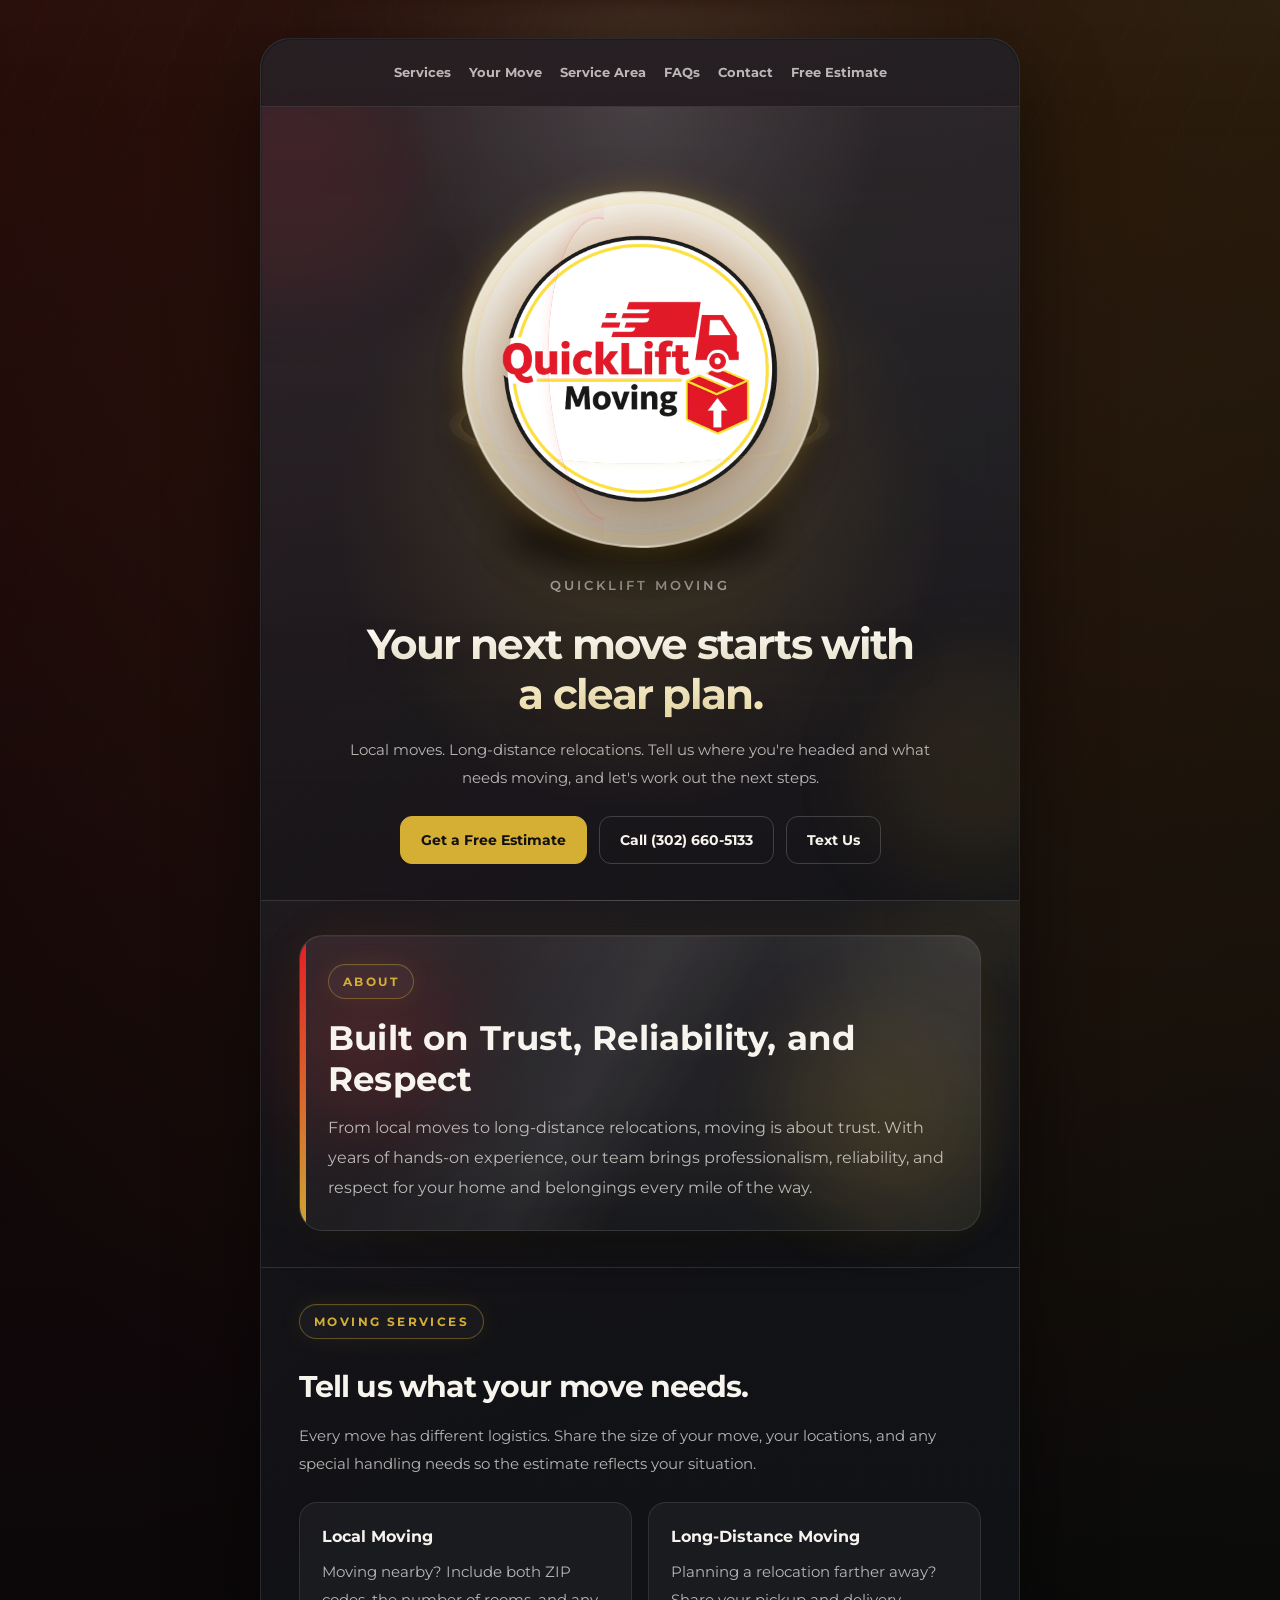
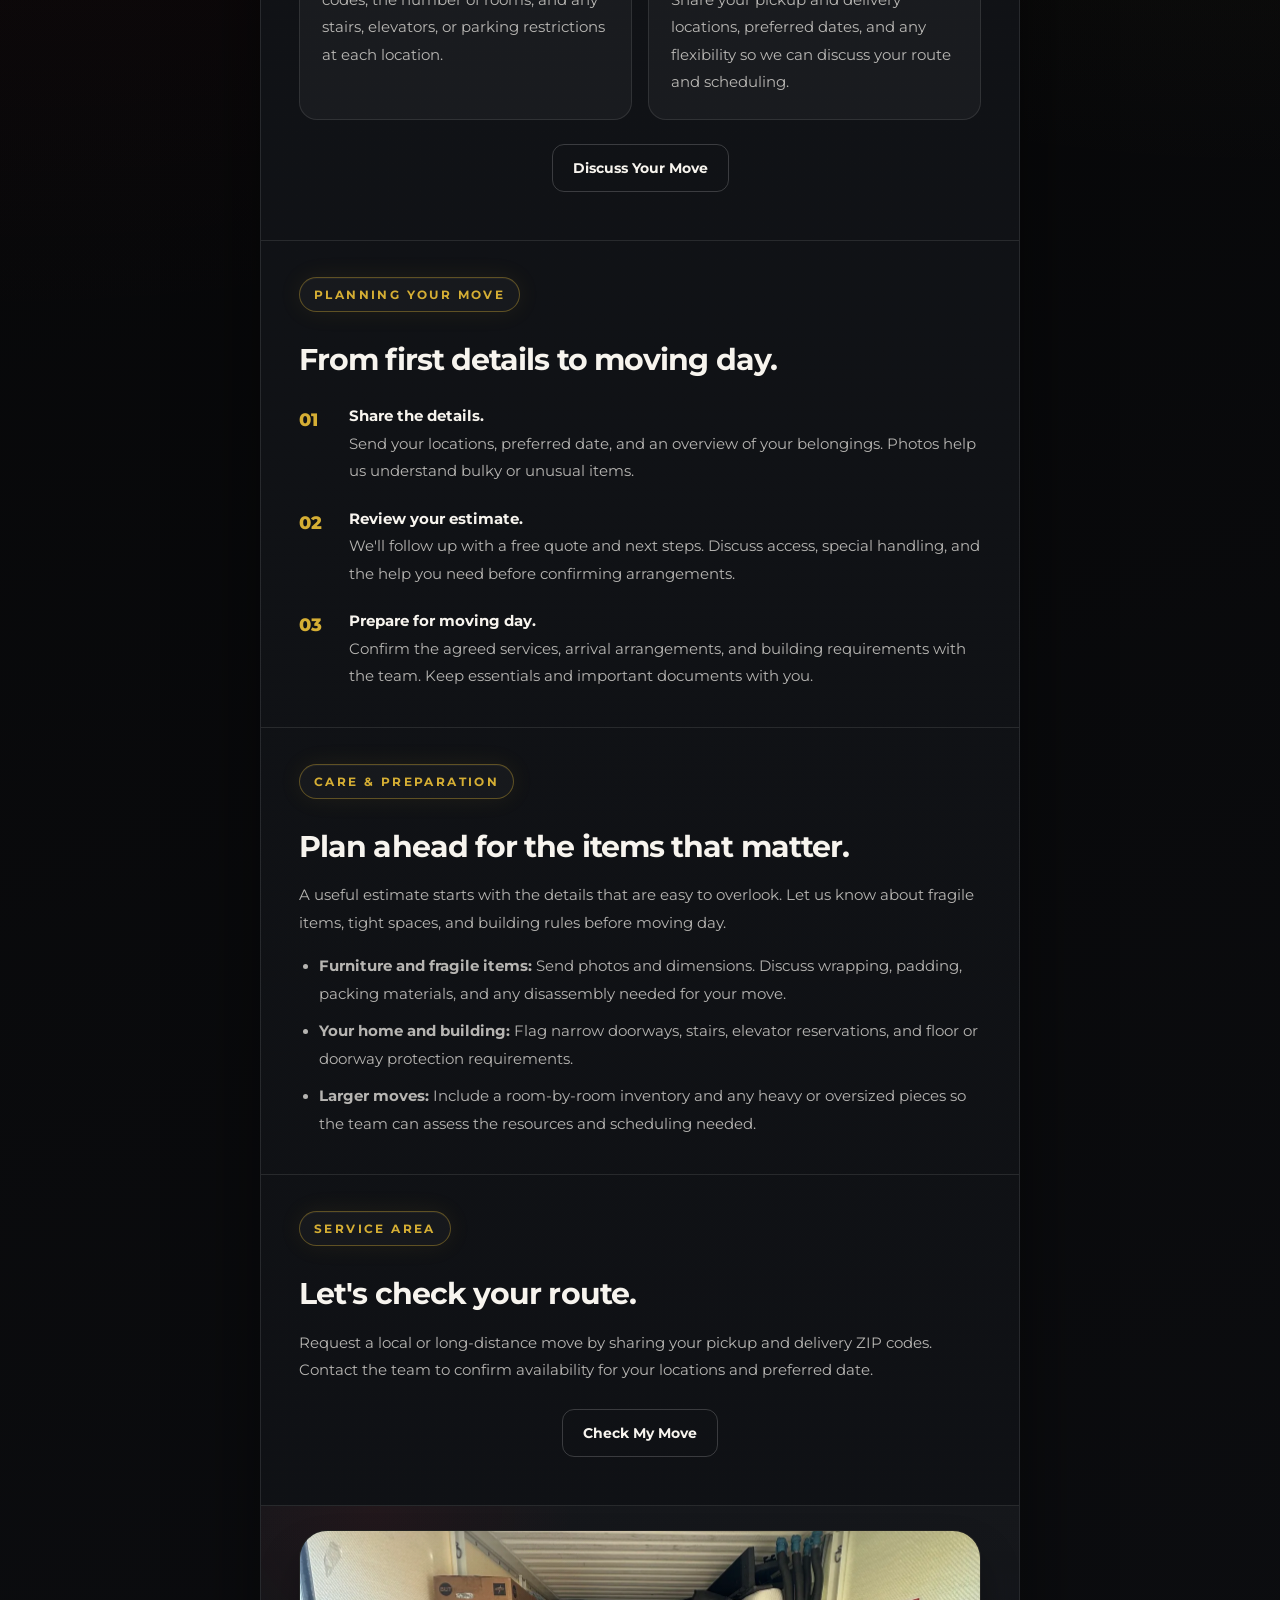
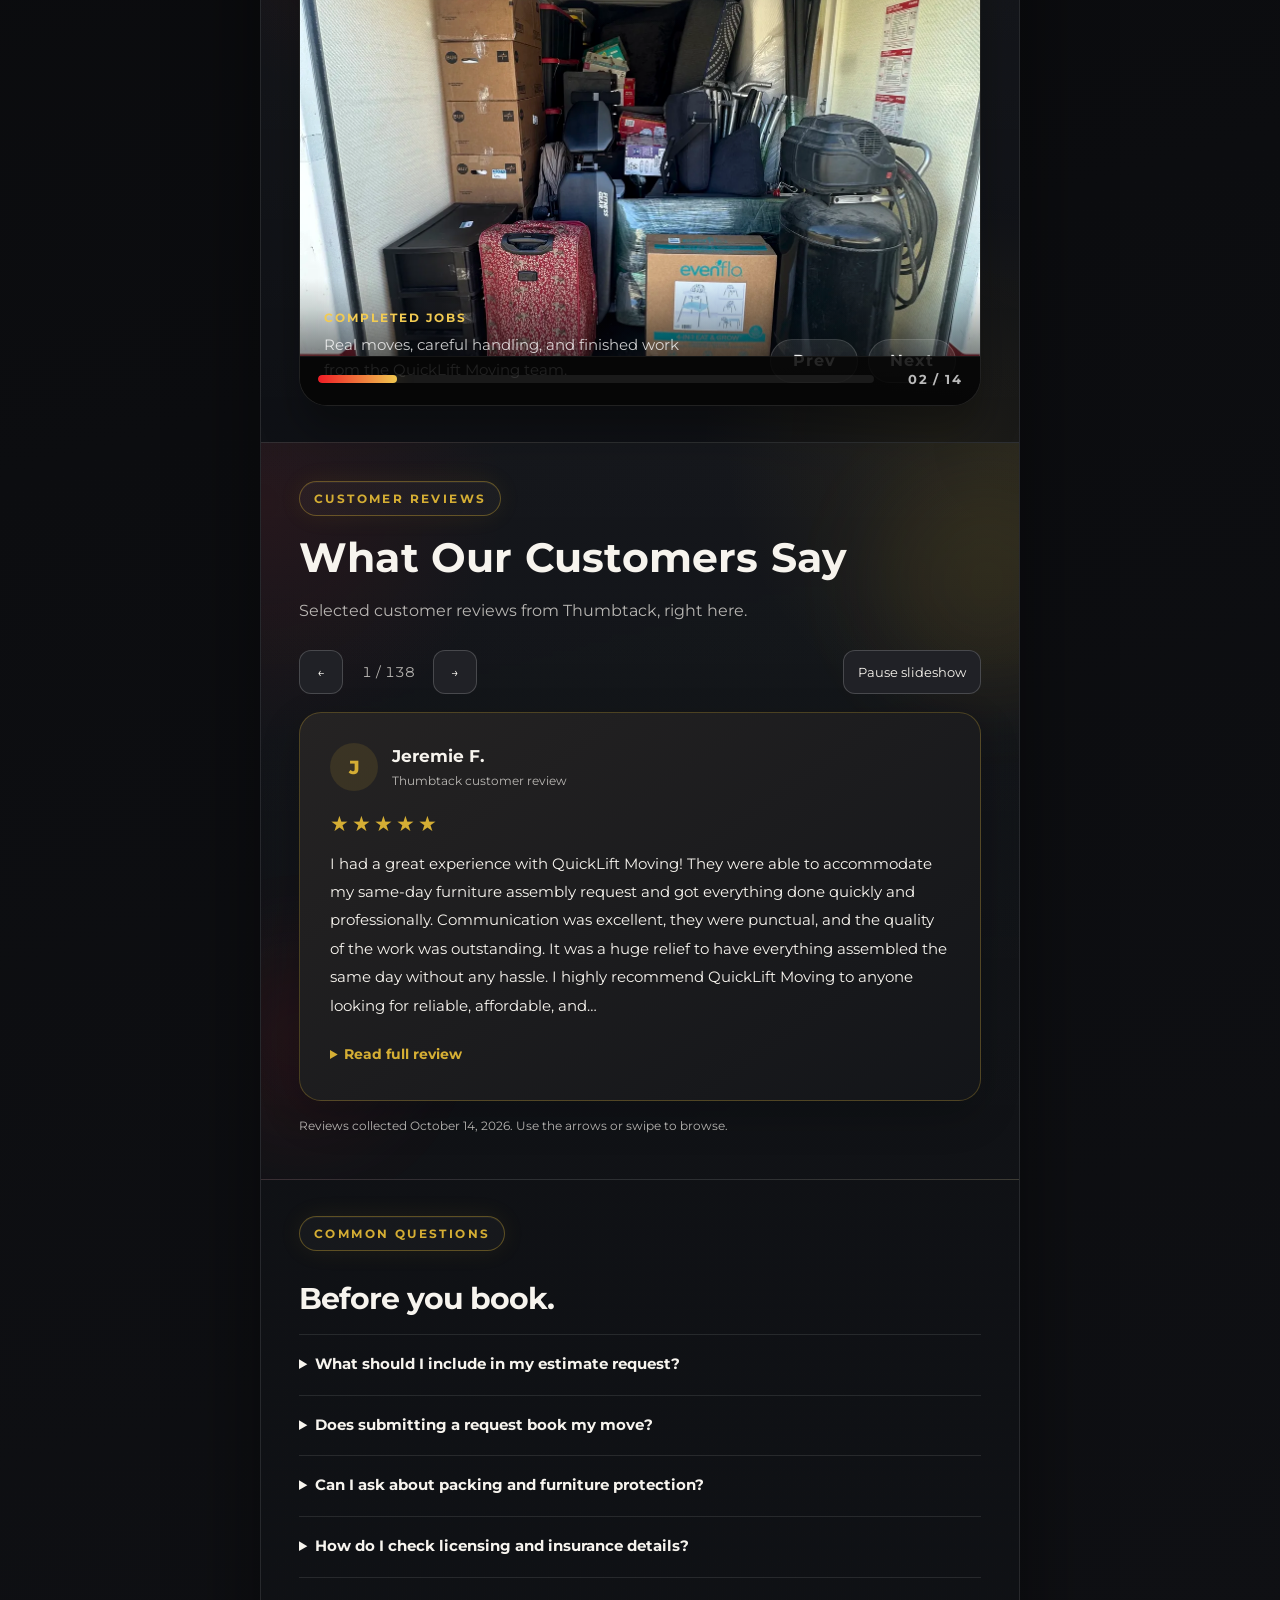
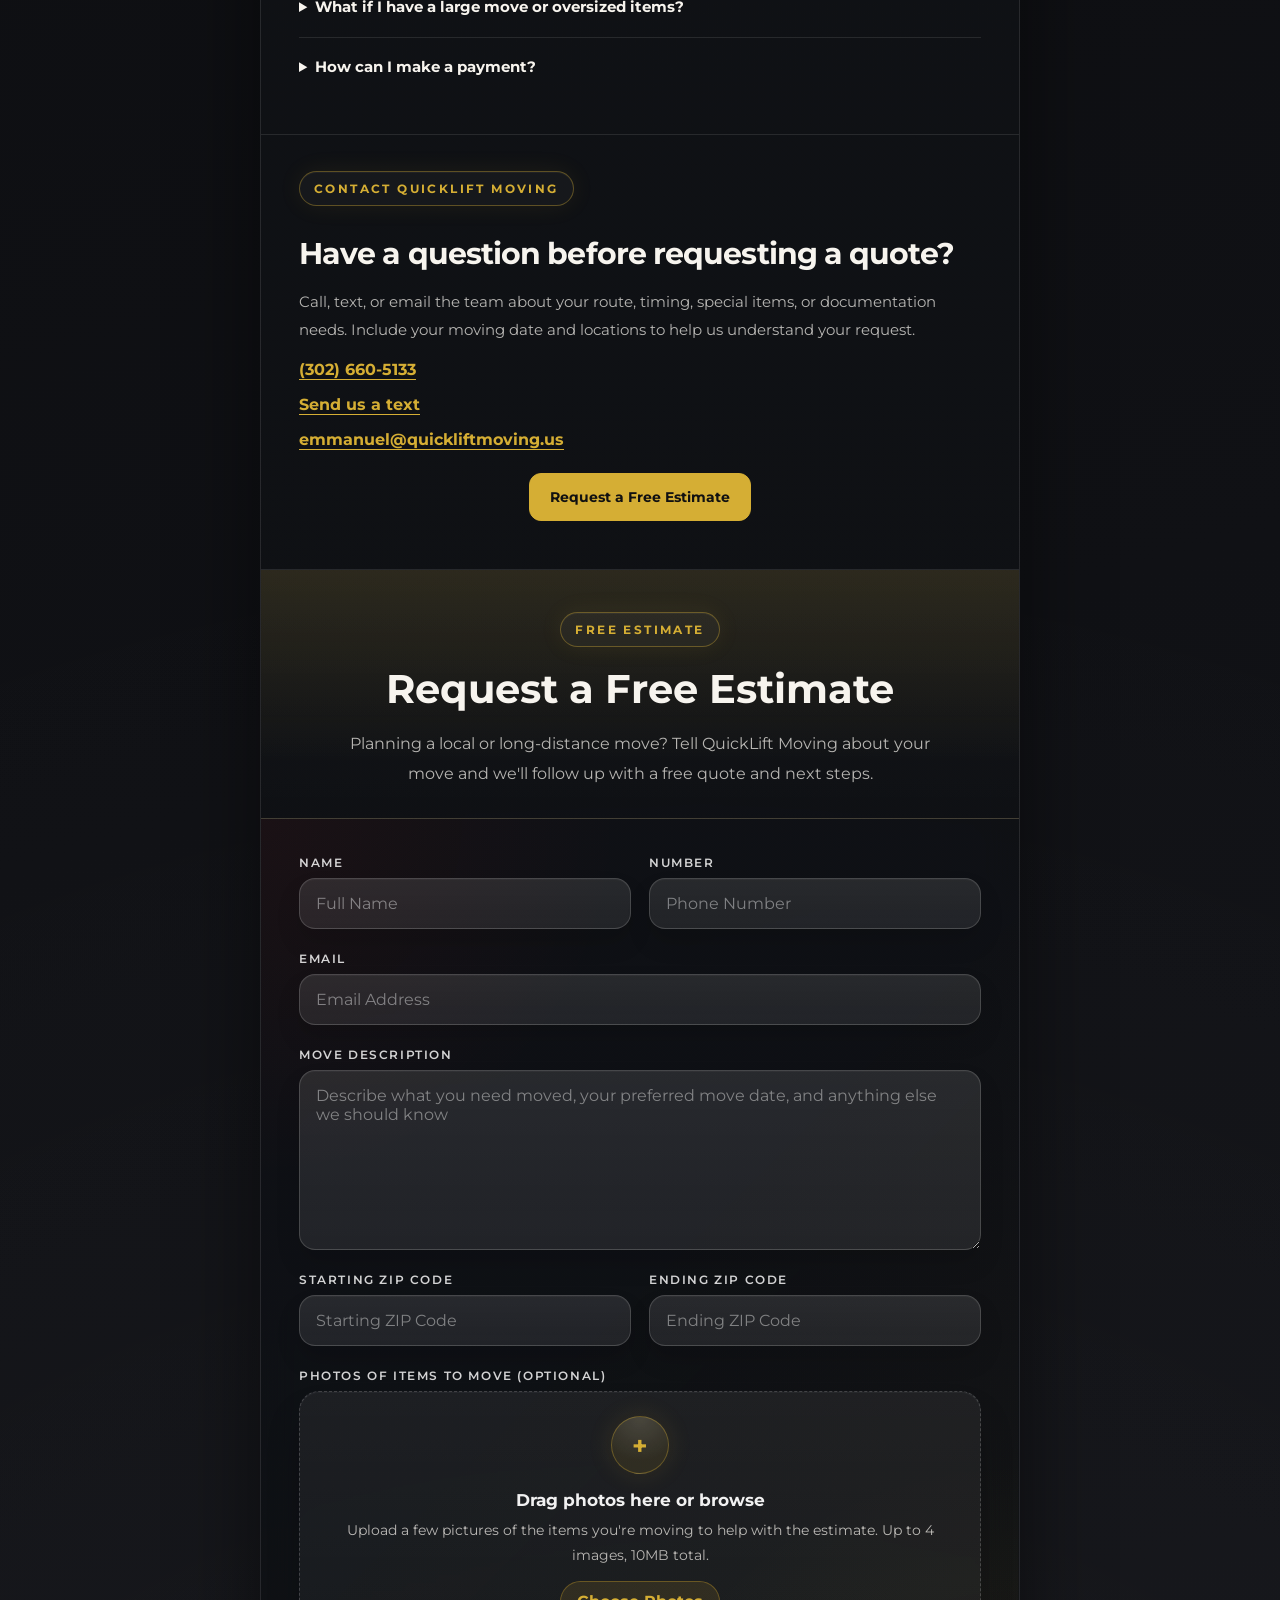
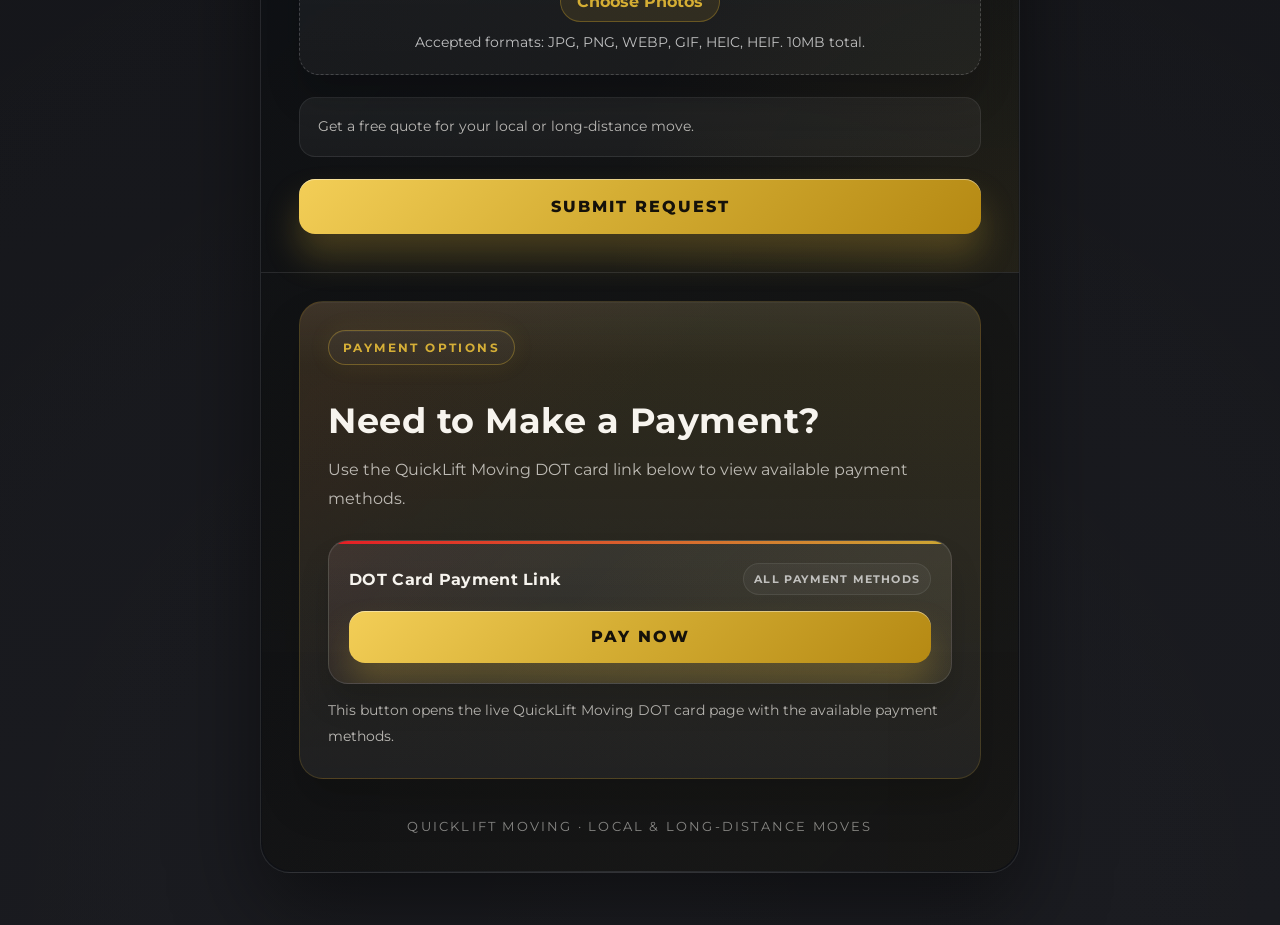
==== commit a103d672: "Show selected customer reviews in website slideshow" ====
--- a/index.html
+++ b/index.html
@@ -2239,95 +2239,95 @@
     </section>
 
     <section class="reviews-section" id="customer-reviews" aria-labelledby="reviews-title">
- <div class="reviews-copy"><span class="eyebrow">Customer Reviews</span><h2 id="reviews-title">What Our Customers Say</h2><p>139 customer reviews from Thumbtack, right here.</p></div>
+ <div class="reviews-copy"><span class="eyebrow">Customer Reviews</span><h2 id="reviews-title">What Our Customers Say</h2><p>Selected customer reviews from Thumbtack, right here.</p></div>
  <div class="qlm-carousel" role="region" aria-roledescription="carousel" aria-label="Customer reviews">
- <div class="qlm-review-controls" hidden><button type="button" id="qlm-prev" aria-label="Previous review">&#8592;</button><span id="qlm-count" aria-live="off">1 / 139</span><button type="button" id="qlm-next" aria-label="Next review">&#8594;</button><button type="button" id="qlm-play">Pause slideshow</button></div>
- <div class="qlm-review-stage"><article class="qlm-review" aria-label="Review 1 of 139"><div class="qlm-review-heading"><span class="qlm-avatar" aria-hidden="true">J</span><div><h3>Jeremie F.</h3><span class="qlm-review-source">Thumbtack customer review</span></div></div><div class="qlm-stars" role="img" aria-label="5 out of 5 stars">★★★★★<span aria-hidden="true"></span></div><p class="qlm-quote">I had a great experience with QuickLift Moving! They were able to accommodate my same-day furniture assembly request and got everything done quickly and professionally. Communication was excellent, they were punctual, and the quality of the work was outstanding. It was a huge relief to have everything assembled the same day without any hassle. I highly recommend QuickLift Moving to anyone looking for reliable, affordable, and…</p><details class="qlm-full-review"><summary>Read full review</summary><p class="qlm-quote">I had a great experience with QuickLift Moving! They were able to accommodate my same-day furniture assembly request and got everything done quickly and professionally. Communication was excellent, they were punctual, and the quality of the work was outstanding. It was a huge relief to have everything assembled the same day without any hassle. I highly recommend QuickLift Moving to anyone looking for reliable, affordable, and professional assembly services. I’ll definitely be using them again!</p></details></article>
-<article class="qlm-review" aria-label="Review 2 of 139"><div class="qlm-review-heading"><span class="qlm-avatar" aria-hidden="true">N</span><div><h3>Nico C.</h3><span class="qlm-review-source">Thumbtack customer review</span></div></div><div class="qlm-stars" role="img" aria-label="5 out of 5 stars">★★★★★<span aria-hidden="true"></span></div><p class="qlm-quote">I had a great experience with this moving company! They were punctual, responsive, and very professional throughout the entire process. Their work ethic was outstanding, and they worked hard to make sure everything was handled efficiently and with care. Communication was great from start to finish, and they made the moving process smooth and stress-free. I would definitely recommend them to anyone looking for reliable, hardworking…</p><details class="qlm-full-review"><summary>Read full review</summary><p class="qlm-quote">I had a great experience with this moving company! They were punctual, responsive, and very professional throughout the entire process. Their work ethic was outstanding, and they worked hard to make sure everything was handled efficiently and with care. Communication was great from start to finish, and they made the moving process smooth and stress-free. I would definitely recommend them to anyone looking for reliable, hardworking movers!</p></details></article>
-<article class="qlm-review" aria-label="Review 3 of 139"><div class="qlm-review-heading"><span class="qlm-avatar" aria-hidden="true">E</span><div><h3>Elijah B.</h3><span class="qlm-review-source">Thumbtack customer review</span></div></div><div class="qlm-stars" role="img" aria-label="5 out of 5 stars">★★★★★<span aria-hidden="true"></span></div><p class="qlm-quote">Amazing services excellent communication, overall best service I ever had</p></article>
-<article class="qlm-review" aria-label="Review 4 of 139"><div class="qlm-review-heading"><span class="qlm-avatar" aria-hidden="true">T</span><div><h3>Taliah T.</h3><span class="qlm-review-source">Thumbtack customer review</span></div></div><div class="qlm-stars" role="img" aria-label="2 out of 5 stars">★★<span aria-hidden="true">☆☆☆</span></div><p class="qlm-quote">It would be an advantage to this company if they would finish conversations and not leave the person who’s reaching out for service sitting and waiting for a response, even if you cannot assist</p></article>
-<article class="qlm-review" aria-label="Review 5 of 139"><div class="qlm-review-heading"><span class="qlm-avatar" aria-hidden="true">E</span><div><h3>Emily B.</h3><span class="qlm-review-source">Thumbtack customer review</span></div></div><div class="qlm-stars" role="img" aria-label="5 out of 5 stars">★★★★★<span aria-hidden="true"></span></div><p class="qlm-quote">Fast and friendly, I appreciate that Emmanuel lugged the junk away less than 24 hours from the time I reached out. I look forward to hiring him again in the future!</p></article>
-<article class="qlm-review" aria-label="Review 6 of 139"><div class="qlm-review-heading"><span class="qlm-avatar" aria-hidden="true">M</span><div><h3>Mekeba T.</h3><span class="qlm-review-source">Thumbtack customer review</span></div></div><div class="qlm-stars" role="img" aria-label="5 out of 5 stars">★★★★★<span aria-hidden="true"></span></div><p class="qlm-quote">they did very good and a great matter of time!</p></article>
-<article class="qlm-review" aria-label="Review 7 of 139"><div class="qlm-review-heading"><span class="qlm-avatar" aria-hidden="true">S</span><div><h3>Shivani V.</h3><span class="qlm-review-source">Thumbtack customer review</span></div></div><div class="qlm-stars" role="img" aria-label="5 out of 5 stars">★★★★★<span aria-hidden="true"></span></div><p class="qlm-quote">I had a great experience with the movers! They helped me move from one apartment to another within the same community, and everything went very smoothly. I had quite a few heavy items, including a couch, bed, bed frame, boxes, and other belongings, and they handled everything carefully and efficiently.
+ <div class="qlm-review-controls" hidden><button type="button" id="qlm-prev" aria-label="Previous review">&#8592;</button><span id="qlm-count" aria-live="off">1 / 138</span><button type="button" id="qlm-next" aria-label="Next review">&#8594;</button><button type="button" id="qlm-play">Pause slideshow</button></div>
+ <div class="qlm-review-stage"><article class="qlm-review" aria-label="Review 1 of 138"><div class="qlm-review-heading"><span class="qlm-avatar" aria-hidden="true">J</span><div><h3>Jeremie F.</h3><span class="qlm-review-source">Thumbtack customer review</span></div></div><div class="qlm-stars" role="img" aria-label="5 out of 5 stars">★★★★★<span aria-hidden="true"></span></div><p class="qlm-quote">I had a great experience with QuickLift Moving! They were able to accommodate my same-day furniture assembly request and got everything done quickly and professionally. Communication was excellent, they were punctual, and the quality of the work was outstanding. It was a huge relief to have everything assembled the same day without any hassle. I highly recommend QuickLift Moving to anyone looking for reliable, affordable, and…</p><details class="qlm-full-review"><summary>Read full review</summary><p class="qlm-quote">I had a great experience with QuickLift Moving! They were able to accommodate my same-day furniture assembly request and got everything done quickly and professionally. Communication was excellent, they were punctual, and the quality of the work was outstanding. It was a huge relief to have everything assembled the same day without any hassle. I highly recommend QuickLift Moving to anyone looking for reliable, affordable, and professional assembly services. I’ll definitely be using them again!</p></details></article>
+<article class="qlm-review" aria-label="Review 2 of 138"><div class="qlm-review-heading"><span class="qlm-avatar" aria-hidden="true">N</span><div><h3>Nico C.</h3><span class="qlm-review-source">Thumbtack customer review</span></div></div><div class="qlm-stars" role="img" aria-label="5 out of 5 stars">★★★★★<span aria-hidden="true"></span></div><p class="qlm-quote">I had a great experience with this moving company! They were punctual, responsive, and very professional throughout the entire process. Their work ethic was outstanding, and they worked hard to make sure everything was handled efficiently and with care. Communication was great from start to finish, and they made the moving process smooth and stress-free. I would definitely recommend them to anyone looking for reliable, hardworking…</p><details class="qlm-full-review"><summary>Read full review</summary><p class="qlm-quote">I had a great experience with this moving company! They were punctual, responsive, and very professional throughout the entire process. Their work ethic was outstanding, and they worked hard to make sure everything was handled efficiently and with care. Communication was great from start to finish, and they made the moving process smooth and stress-free. I would definitely recommend them to anyone looking for reliable, hardworking movers!</p></details></article>
+<article class="qlm-review" aria-label="Review 3 of 138"><div class="qlm-review-heading"><span class="qlm-avatar" aria-hidden="true">E</span><div><h3>Elijah B.</h3><span class="qlm-review-source">Thumbtack customer review</span></div></div><div class="qlm-stars" role="img" aria-label="5 out of 5 stars">★★★★★<span aria-hidden="true"></span></div><p class="qlm-quote">Amazing services excellent communication, overall best service I ever had</p></article>
+
+<article class="qlm-review" aria-label="Review 4 of 138"><div class="qlm-review-heading"><span class="qlm-avatar" aria-hidden="true">E</span><div><h3>Emily B.</h3><span class="qlm-review-source">Thumbtack customer review</span></div></div><div class="qlm-stars" role="img" aria-label="5 out of 5 stars">★★★★★<span aria-hidden="true"></span></div><p class="qlm-quote">Fast and friendly, I appreciate that Emmanuel lugged the junk away less than 24 hours from the time I reached out. I look forward to hiring him again in the future!</p></article>
+<article class="qlm-review" aria-label="Review 5 of 138"><div class="qlm-review-heading"><span class="qlm-avatar" aria-hidden="true">M</span><div><h3>Mekeba T.</h3><span class="qlm-review-source">Thumbtack customer review</span></div></div><div class="qlm-stars" role="img" aria-label="5 out of 5 stars">★★★★★<span aria-hidden="true"></span></div><p class="qlm-quote">they did very good and a great matter of time!</p></article>
+<article class="qlm-review" aria-label="Review 6 of 138"><div class="qlm-review-heading"><span class="qlm-avatar" aria-hidden="true">S</span><div><h3>Shivani V.</h3><span class="qlm-review-source">Thumbtack customer review</span></div></div><div class="qlm-stars" role="img" aria-label="5 out of 5 stars">★★★★★<span aria-hidden="true"></span></div><p class="qlm-quote">I had a great experience with the movers! They helped me move from one apartment to another within the same community, and everything went very smoothly. I had quite a few heavy items, including a couch, bed, bed frame, boxes, and other belongings, and they handled everything carefully and efficiently.
 
 They were professional, hardworking, and made the whole moving process much easier and less stressful. Everything was moved safely…</p><details class="qlm-full-review"><summary>Read full review</summary><p class="qlm-quote">I had a great experience with the movers! They helped me move from one apartment to another within the same community, and everything went very smoothly. I had quite a few heavy items, including a couch, bed, bed frame, boxes, and other belongings, and they handled everything carefully and efficiently.
 
 They were professional, hardworking, and made the whole moving process much easier and less stressful. Everything was moved safely without any issues. I really appreciate their help and would definitely recommend them to anyone looking for reliable movers!</p></details></article>
-<article class="qlm-review" aria-label="Review 8 of 139"><div class="qlm-review-heading"><span class="qlm-avatar" aria-hidden="true">A</span><div><h3>Abi C.</h3><span class="qlm-review-source">Thumbtack customer review</span></div></div><div class="qlm-stars" role="img" aria-label="5 out of 5 stars">★★★★★<span aria-hidden="true"></span></div><p class="qlm-quote">QuickLift was incredible! They came prepared and were even kind enough to wait in the middle of the job while my husband picked my toddler up from school.  They got the job done. They are also very responsive, confirmed appointment times and were punctual. Highly recommend!</p></article>
-<article class="qlm-review" aria-label="Review 9 of 139"><div class="qlm-review-heading"><span class="qlm-avatar" aria-hidden="true">K</span><div><h3>Kevin S.</h3><span class="qlm-review-source">Thumbtack customer review</span></div></div><div class="qlm-stars" role="img" aria-label="5 out of 5 stars">★★★★★<span aria-hidden="true"></span></div><p class="qlm-quote">They did a Fabulous Job. I am very satisfied with the work</p></article>
-<article class="qlm-review" aria-label="Review 10 of 139"><div class="qlm-review-heading"><span class="qlm-avatar" aria-hidden="true">G</span><div><h3>Garland h.</h3><span class="qlm-review-source">Thumbtack customer review</span></div></div><div class="qlm-stars" role="img" aria-label="5 out of 5 stars">★★★★★<span aria-hidden="true"></span></div><p class="qlm-quote">Reasonably priced and the gentlemen were punctual and polite.</p></article>
-<article class="qlm-review" aria-label="Review 11 of 139"><div class="qlm-review-heading"><span class="qlm-avatar" aria-hidden="true">R</span><div><h3>Roger D.</h3><span class="qlm-review-source">Thumbtack customer review</span></div></div><div class="qlm-stars" role="img" aria-label="5 out of 5 stars">★★★★★<span aria-hidden="true"></span></div><p class="qlm-quote">The team were very friendly and professional.  They worked quickly and took care of all the items they moved.  I would definitely recommend them for a move!</p></article>
-<article class="qlm-review" aria-label="Review 12 of 139"><div class="qlm-review-heading"><span class="qlm-avatar" aria-hidden="true">D</span><div><h3>Doug G.</h3><span class="qlm-review-source">Thumbtack customer review</span></div></div><div class="qlm-stars" role="img" aria-label="5 out of 5 stars">★★★★★<span aria-hidden="true"></span></div><p class="qlm-quote">Outstanding and dependable!</p></article>
-<article class="qlm-review" aria-label="Review 13 of 139"><div class="qlm-review-heading"><span class="qlm-avatar" aria-hidden="true">H</span><div><h3>Heather M.</h3><span class="qlm-review-source">Thumbtack customer review</span></div></div><div class="qlm-stars" role="img" aria-label="5 out of 5 stars">★★★★★<span aria-hidden="true"></span></div><p class="qlm-quote">Great guys! Very efficient and reliable!</p></article>
-<article class="qlm-review" aria-label="Review 14 of 139"><div class="qlm-review-heading"><span class="qlm-avatar" aria-hidden="true">L</span><div><h3>Luisana P.</h3><span class="qlm-review-source">Thumbtack customer review</span></div></div><div class="qlm-stars" role="img" aria-label="5 out of 5 stars">★★★★★<span aria-hidden="true"></span></div><p class="qlm-quote">If I could select all the options, I would. Never have I worked with a vendor who responded so quickly, who was so professional and did such good work. Amazing communication as well, I was shocked at what a breeze it was to work with this vendor. The handyman services were great. If I could hire them for every single job I had, I would. And VERY competitively priced.
+<article class="qlm-review" aria-label="Review 7 of 138"><div class="qlm-review-heading"><span class="qlm-avatar" aria-hidden="true">A</span><div><h3>Abi C.</h3><span class="qlm-review-source">Thumbtack customer review</span></div></div><div class="qlm-stars" role="img" aria-label="5 out of 5 stars">★★★★★<span aria-hidden="true"></span></div><p class="qlm-quote">QuickLift was incredible! They came prepared and were even kind enough to wait in the middle of the job while my husband picked my toddler up from school.  They got the job done. They are also very responsive, confirmed appointment times and were punctual. Highly recommend!</p></article>
+<article class="qlm-review" aria-label="Review 8 of 138"><div class="qlm-review-heading"><span class="qlm-avatar" aria-hidden="true">K</span><div><h3>Kevin S.</h3><span class="qlm-review-source">Thumbtack customer review</span></div></div><div class="qlm-stars" role="img" aria-label="5 out of 5 stars">★★★★★<span aria-hidden="true"></span></div><p class="qlm-quote">They did a Fabulous Job. I am very satisfied with the work</p></article>
+<article class="qlm-review" aria-label="Review 9 of 138"><div class="qlm-review-heading"><span class="qlm-avatar" aria-hidden="true">G</span><div><h3>Garland h.</h3><span class="qlm-review-source">Thumbtack customer review</span></div></div><div class="qlm-stars" role="img" aria-label="5 out of 5 stars">★★★★★<span aria-hidden="true"></span></div><p class="qlm-quote">Reasonably priced and the gentlemen were punctual and polite.</p></article>
+<article class="qlm-review" aria-label="Review 10 of 138"><div class="qlm-review-heading"><span class="qlm-avatar" aria-hidden="true">R</span><div><h3>Roger D.</h3><span class="qlm-review-source">Thumbtack customer review</span></div></div><div class="qlm-stars" role="img" aria-label="5 out of 5 stars">★★★★★<span aria-hidden="true"></span></div><p class="qlm-quote">The team were very friendly and professional.  They worked quickly and took care of all the items they moved.  I would definitely recommend them for a move!</p></article>
+<article class="qlm-review" aria-label="Review 11 of 138"><div class="qlm-review-heading"><span class="qlm-avatar" aria-hidden="true">D</span><div><h3>Doug G.</h3><span class="qlm-review-source">Thumbtack customer review</span></div></div><div class="qlm-stars" role="img" aria-label="5 out of 5 stars">★★★★★<span aria-hidden="true"></span></div><p class="qlm-quote">Outstanding and dependable!</p></article>
+<article class="qlm-review" aria-label="Review 12 of 138"><div class="qlm-review-heading"><span class="qlm-avatar" aria-hidden="true">H</span><div><h3>Heather M.</h3><span class="qlm-review-source">Thumbtack customer review</span></div></div><div class="qlm-stars" role="img" aria-label="5 out of 5 stars">★★★★★<span aria-hidden="true"></span></div><p class="qlm-quote">Great guys! Very efficient and reliable!</p></article>
+<article class="qlm-review" aria-label="Review 13 of 138"><div class="qlm-review-heading"><span class="qlm-avatar" aria-hidden="true">L</span><div><h3>Luisana P.</h3><span class="qlm-review-source">Thumbtack customer review</span></div></div><div class="qlm-stars" role="img" aria-label="5 out of 5 stars">★★★★★<span aria-hidden="true"></span></div><p class="qlm-quote">If I could select all the options, I would. Never have I worked with a vendor who responded so quickly, who was so professional and did such good work. Amazing communication as well, I was shocked at what a breeze it was to work with this vendor. The handyman services were great. If I could hire them for every single job I had, I would. And VERY competitively priced.
 
 Thank you, quick lift moving for EXTRAORDINARY work.</p></article>
-<article class="qlm-review" aria-label="Review 15 of 139"><div class="qlm-review-heading"><span class="qlm-avatar" aria-hidden="true">V</span><div><h3>Vivian M.</h3><span class="qlm-review-source">Thumbtack customer review</span></div></div><div class="qlm-stars" role="img" aria-label="5 out of 5 stars">★★★★★<span aria-hidden="true"></span></div><p class="qlm-quote">The guys had great communication and were easy to coordinate the job with. They showed up on time, assessed the area, and worked quickly. They even offered to move some smaller items I had planned to move myself but they were more than happy to provide assistance anywhere they could.</p></article>
-<article class="qlm-review" aria-label="Review 16 of 139"><div class="qlm-review-heading"><span class="qlm-avatar" aria-hidden="true">K</span><div><h3>Kathy C.</h3><span class="qlm-review-source">Thumbtack customer review</span></div></div><div class="qlm-stars" role="img" aria-label="5 out of 5 stars">★★★★★<span aria-hidden="true"></span></div><p class="qlm-quote">Prompt communication, reasonable prices, handled the move professionally and accommodating to our schedule. Plan to use them again. We have more to move!</p></article>
-<article class="qlm-review" aria-label="Review 17 of 139"><div class="qlm-review-heading"><span class="qlm-avatar" aria-hidden="true">C</span><div><h3>Cliff W.</h3><span class="qlm-review-source">Thumbtack customer review</span></div></div><div class="qlm-stars" role="img" aria-label="5 out of 5 stars">★★★★★<span aria-hidden="true"></span></div><p class="qlm-quote">Very much appreciated having Emmanuel of QuickLift Moving come out to give me a hand on relocating some heavy boxes.
+<article class="qlm-review" aria-label="Review 14 of 138"><div class="qlm-review-heading"><span class="qlm-avatar" aria-hidden="true">V</span><div><h3>Vivian M.</h3><span class="qlm-review-source">Thumbtack customer review</span></div></div><div class="qlm-stars" role="img" aria-label="5 out of 5 stars">★★★★★<span aria-hidden="true"></span></div><p class="qlm-quote">The guys had great communication and were easy to coordinate the job with. They showed up on time, assessed the area, and worked quickly. They even offered to move some smaller items I had planned to move myself but they were more than happy to provide assistance anywhere they could.</p></article>
+<article class="qlm-review" aria-label="Review 15 of 138"><div class="qlm-review-heading"><span class="qlm-avatar" aria-hidden="true">K</span><div><h3>Kathy C.</h3><span class="qlm-review-source">Thumbtack customer review</span></div></div><div class="qlm-stars" role="img" aria-label="5 out of 5 stars">★★★★★<span aria-hidden="true"></span></div><p class="qlm-quote">Prompt communication, reasonable prices, handled the move professionally and accommodating to our schedule. Plan to use them again. We have more to move!</p></article>
+<article class="qlm-review" aria-label="Review 16 of 138"><div class="qlm-review-heading"><span class="qlm-avatar" aria-hidden="true">C</span><div><h3>Cliff W.</h3><span class="qlm-review-source">Thumbtack customer review</span></div></div><div class="qlm-stars" role="img" aria-label="5 out of 5 stars">★★★★★<span aria-hidden="true"></span></div><p class="qlm-quote">Very much appreciated having Emmanuel of QuickLift Moving come out to give me a hand on relocating some heavy boxes.
 He was my Hero of the Day! 😊👍</p></article>
-<article class="qlm-review" aria-label="Review 18 of 139"><div class="qlm-review-heading"><span class="qlm-avatar" aria-hidden="true">A</span><div><h3>Alisha K.</h3><span class="qlm-review-source">Thumbtack customer review</span></div></div><div class="qlm-stars" role="img" aria-label="5 out of 5 stars">★★★★★<span aria-hidden="true"></span></div><p class="qlm-quote">Quick lift moving has been so helpful during my move. They were responsive and very accommodating. From moving my boxes to dismantling and putting my furniture back together. Would def hire them again!</p></article>
-<article class="qlm-review" aria-label="Review 19 of 139"><div class="qlm-review-heading"><span class="qlm-avatar" aria-hidden="true">R</span><div><h3>Rougui d.</h3><span class="qlm-review-source">Thumbtack customer review</span></div></div><div class="qlm-stars" role="img" aria-label="5 out of 5 stars">★★★★★<span aria-hidden="true"></span></div><p class="qlm-quote">He was very nice, fast, and effective!</p></article>
-<article class="qlm-review" aria-label="Review 20 of 139"><div class="qlm-review-heading"><span class="qlm-avatar" aria-hidden="true">S</span><div><h3>Steve H.</h3><span class="qlm-review-source">Thumbtack customer review</span></div></div><div class="qlm-stars" role="img" aria-label="5 out of 5 stars">★★★★★<span aria-hidden="true"></span></div><p class="qlm-quote">Joshua was absolutely amazing. He was quick to respond, gave a fair price, arrived on time (actually a few minutes early) and but my TV stand beautifully. He Is polite, well mannered and worked quickly. I can’t say enough good things about him or his service</p></article>
-<article class="qlm-review" aria-label="Review 21 of 139"><div class="qlm-review-heading"><span class="qlm-avatar" aria-hidden="true">K</span><div><h3>Kate p.</h3><span class="qlm-review-source">Thumbtack customer review</span></div></div><div class="qlm-stars" role="img" aria-label="5 out of 5 stars">★★★★★<span aria-hidden="true"></span></div><p class="qlm-quote">Emmanuel and his team were great.</p></article>
-<article class="qlm-review" aria-label="Review 22 of 139"><div class="qlm-review-heading"><span class="qlm-avatar" aria-hidden="true">G</span><div><h3>Gianna s.</h3><span class="qlm-review-source">Thumbtack customer review</span></div></div><div class="qlm-stars" role="img" aria-label="5 out of 5 stars">★★★★★<span aria-hidden="true"></span></div><p class="qlm-quote">They were super responsive, nice, and worked efficiently even in bad weather conditions. Thank you!</p></article>
-<article class="qlm-review" aria-label="Review 23 of 139"><div class="qlm-review-heading"><span class="qlm-avatar" aria-hidden="true">L</span><div><h3>LALISHA B.</h3><span class="qlm-review-source">Thumbtack customer review</span></div></div><div class="qlm-stars" role="img" aria-label="5 out of 5 stars">★★★★★<span aria-hidden="true"></span></div><p class="qlm-quote">Quick movers in their team were great. I appreciate the responsiveness The the care with my items. They were sweet young men who did an awesome job thank you very much.</p></article>
-<article class="qlm-review" aria-label="Review 24 of 139"><div class="qlm-review-heading"><span class="qlm-avatar" aria-hidden="true">N</span><div><h3>Nicholas G.</h3><span class="qlm-review-source">Thumbtack customer review</span></div></div><div class="qlm-stars" role="img" aria-label="5 out of 5 stars">★★★★★<span aria-hidden="true"></span></div><p class="qlm-quote">Very professional and reasonably priced. Service went above and beyond what I was expecting, will definitely consider them again</p></article>
-<article class="qlm-review" aria-label="Review 25 of 139"><div class="qlm-review-heading"><span class="qlm-avatar" aria-hidden="true">S</span><div><h3>Samantha S.</h3><span class="qlm-review-source">Thumbtack customer review</span></div></div><div class="qlm-stars" role="img" aria-label="5 out of 5 stars">★★★★★<span aria-hidden="true"></span></div><p class="qlm-quote">Excellent experience. Kind, responsive, and super helpful. Highly recommended!</p></article>
-<article class="qlm-review" aria-label="Review 26 of 139"><div class="qlm-review-heading"><span class="qlm-avatar" aria-hidden="true">S</span><div><h3>Shelly S.</h3><span class="qlm-review-source">Thumbtack customer review</span></div></div><div class="qlm-stars" role="img" aria-label="5 out of 5 stars">★★★★★<span aria-hidden="true"></span></div><p class="qlm-quote">Emmanuel and Josh are the absolute best!!! They are the sweetest and are so professional and hardworking!! They are very respectful young men who do an absolutely amazing job at getting things moved in a neat orderly fashion and delivering topnotch quality service!! I will most certainly recommend them to everyone I know!! God Bless them both!!! 😇</p></article>
-<article class="qlm-review" aria-label="Review 27 of 139"><div class="qlm-review-heading"><span class="qlm-avatar" aria-hidden="true">K</span><div><h3>Kristen L.</h3><span class="qlm-review-source">Thumbtack customer review</span></div></div><div class="qlm-stars" role="img" aria-label="5 out of 5 stars">★★★★★<span aria-hidden="true"></span></div><p class="qlm-quote">Josh was super nice and professional! I’m definitely going to hire him again for more jobs :) he hung my TV and signed guitar &amp; they look great!</p></article>
-<article class="qlm-review" aria-label="Review 28 of 139"><div class="qlm-review-heading"><span class="qlm-avatar" aria-hidden="true">W</span><div><h3>William D.</h3><span class="qlm-review-source">Thumbtack customer review</span></div></div><div class="qlm-stars" role="img" aria-label="5 out of 5 stars">★★★★★<span aria-hidden="true"></span></div><p class="qlm-quote">Joshua was on time, completed the job in a timely manner, and was very professional throughout the entire process.</p></article>
-<article class="qlm-review" aria-label="Review 29 of 139"><div class="qlm-review-heading"><span class="qlm-avatar" aria-hidden="true">J</span><div><h3>Jordaynn A.</h3><span class="qlm-review-source">Thumbtack customer review</span></div></div><div class="qlm-stars" role="img" aria-label="5 out of 5 stars">★★★★★<span aria-hidden="true"></span></div><p class="qlm-quote">Patient and willing to work with you. Works quickly and polite</p></article>
-<article class="qlm-review" aria-label="Review 30 of 139"><div class="qlm-review-heading"><span class="qlm-avatar" aria-hidden="true">S</span><div><h3>Stephen B.</h3><span class="qlm-review-source">Thumbtack customer review</span></div></div><div class="qlm-stars" role="img" aria-label="5 out of 5 stars">★★★★★<span aria-hidden="true"></span></div><p class="qlm-quote">Joshua did a great job putting together my couch. He was early, super kind, and works quickly and efficiently.</p></article>
-<article class="qlm-review" aria-label="Review 31 of 139"><div class="qlm-review-heading"><span class="qlm-avatar" aria-hidden="true">M</span><div><h3>Michael W.</h3><span class="qlm-review-source">Thumbtack customer review</span></div></div><div class="qlm-stars" role="img" aria-label="5 out of 5 stars">★★★★★<span aria-hidden="true"></span></div><p class="qlm-quote">Very professional and great quality work! Very fair pricing!</p></article>
-<article class="qlm-review" aria-label="Review 32 of 139"><div class="qlm-review-heading"><span class="qlm-avatar" aria-hidden="true">S</span><div><h3>Susan h.</h3><span class="qlm-review-source">Thumbtack customer review</span></div></div><div class="qlm-stars" role="img" aria-label="5 out of 5 stars">★★★★★<span aria-hidden="true"></span></div><p class="qlm-quote">Emmanuel and Joshua were awesome! They are courteous, responsive, and hard working. I wouldn’t hesitate to hire them again the next time I need help moving!</p></article>
-<article class="qlm-review" aria-label="Review 33 of 139"><div class="qlm-review-heading"><span class="qlm-avatar" aria-hidden="true">A</span><div><h3>Andrea B.</h3><span class="qlm-review-source">Thumbtack customer review</span></div></div><div class="qlm-stars" role="img" aria-label="5 out of 5 stars">★★★★★<span aria-hidden="true"></span></div><p class="qlm-quote">This is a cabinet that folds out to a queen Murphy bed. This pic is from the vendor and it was assembled by the contractor exactly like this!
+<article class="qlm-review" aria-label="Review 17 of 138"><div class="qlm-review-heading"><span class="qlm-avatar" aria-hidden="true">A</span><div><h3>Alisha K.</h3><span class="qlm-review-source">Thumbtack customer review</span></div></div><div class="qlm-stars" role="img" aria-label="5 out of 5 stars">★★★★★<span aria-hidden="true"></span></div><p class="qlm-quote">Quick lift moving has been so helpful during my move. They were responsive and very accommodating. From moving my boxes to dismantling and putting my furniture back together. Would def hire them again!</p></article>
+<article class="qlm-review" aria-label="Review 18 of 138"><div class="qlm-review-heading"><span class="qlm-avatar" aria-hidden="true">R</span><div><h3>Rougui d.</h3><span class="qlm-review-source">Thumbtack customer review</span></div></div><div class="qlm-stars" role="img" aria-label="5 out of 5 stars">★★★★★<span aria-hidden="true"></span></div><p class="qlm-quote">He was very nice, fast, and effective!</p></article>
+<article class="qlm-review" aria-label="Review 19 of 138"><div class="qlm-review-heading"><span class="qlm-avatar" aria-hidden="true">S</span><div><h3>Steve H.</h3><span class="qlm-review-source">Thumbtack customer review</span></div></div><div class="qlm-stars" role="img" aria-label="5 out of 5 stars">★★★★★<span aria-hidden="true"></span></div><p class="qlm-quote">Joshua was absolutely amazing. He was quick to respond, gave a fair price, arrived on time (actually a few minutes early) and but my TV stand beautifully. He Is polite, well mannered and worked quickly. I can’t say enough good things about him or his service</p></article>
+<article class="qlm-review" aria-label="Review 20 of 138"><div class="qlm-review-heading"><span class="qlm-avatar" aria-hidden="true">K</span><div><h3>Kate p.</h3><span class="qlm-review-source">Thumbtack customer review</span></div></div><div class="qlm-stars" role="img" aria-label="5 out of 5 stars">★★★★★<span aria-hidden="true"></span></div><p class="qlm-quote">Emmanuel and his team were great.</p></article>
+<article class="qlm-review" aria-label="Review 21 of 138"><div class="qlm-review-heading"><span class="qlm-avatar" aria-hidden="true">G</span><div><h3>Gianna s.</h3><span class="qlm-review-source">Thumbtack customer review</span></div></div><div class="qlm-stars" role="img" aria-label="5 out of 5 stars">★★★★★<span aria-hidden="true"></span></div><p class="qlm-quote">They were super responsive, nice, and worked efficiently even in bad weather conditions. Thank you!</p></article>
+<article class="qlm-review" aria-label="Review 22 of 138"><div class="qlm-review-heading"><span class="qlm-avatar" aria-hidden="true">L</span><div><h3>LALISHA B.</h3><span class="qlm-review-source">Thumbtack customer review</span></div></div><div class="qlm-stars" role="img" aria-label="5 out of 5 stars">★★★★★<span aria-hidden="true"></span></div><p class="qlm-quote">Quick movers in their team were great. I appreciate the responsiveness The the care with my items. They were sweet young men who did an awesome job thank you very much.</p></article>
+<article class="qlm-review" aria-label="Review 23 of 138"><div class="qlm-review-heading"><span class="qlm-avatar" aria-hidden="true">N</span><div><h3>Nicholas G.</h3><span class="qlm-review-source">Thumbtack customer review</span></div></div><div class="qlm-stars" role="img" aria-label="5 out of 5 stars">★★★★★<span aria-hidden="true"></span></div><p class="qlm-quote">Very professional and reasonably priced. Service went above and beyond what I was expecting, will definitely consider them again</p></article>
+<article class="qlm-review" aria-label="Review 24 of 138"><div class="qlm-review-heading"><span class="qlm-avatar" aria-hidden="true">S</span><div><h3>Samantha S.</h3><span class="qlm-review-source">Thumbtack customer review</span></div></div><div class="qlm-stars" role="img" aria-label="5 out of 5 stars">★★★★★<span aria-hidden="true"></span></div><p class="qlm-quote">Excellent experience. Kind, responsive, and super helpful. Highly recommended!</p></article>
+<article class="qlm-review" aria-label="Review 25 of 138"><div class="qlm-review-heading"><span class="qlm-avatar" aria-hidden="true">S</span><div><h3>Shelly S.</h3><span class="qlm-review-source">Thumbtack customer review</span></div></div><div class="qlm-stars" role="img" aria-label="5 out of 5 stars">★★★★★<span aria-hidden="true"></span></div><p class="qlm-quote">Emmanuel and Josh are the absolute best!!! They are the sweetest and are so professional and hardworking!! They are very respectful young men who do an absolutely amazing job at getting things moved in a neat orderly fashion and delivering topnotch quality service!! I will most certainly recommend them to everyone I know!! God Bless them both!!! 😇</p></article>
+<article class="qlm-review" aria-label="Review 26 of 138"><div class="qlm-review-heading"><span class="qlm-avatar" aria-hidden="true">K</span><div><h3>Kristen L.</h3><span class="qlm-review-source">Thumbtack customer review</span></div></div><div class="qlm-stars" role="img" aria-label="5 out of 5 stars">★★★★★<span aria-hidden="true"></span></div><p class="qlm-quote">Josh was super nice and professional! I’m definitely going to hire him again for more jobs :) he hung my TV and signed guitar &amp; they look great!</p></article>
+<article class="qlm-review" aria-label="Review 27 of 138"><div class="qlm-review-heading"><span class="qlm-avatar" aria-hidden="true">W</span><div><h3>William D.</h3><span class="qlm-review-source">Thumbtack customer review</span></div></div><div class="qlm-stars" role="img" aria-label="5 out of 5 stars">★★★★★<span aria-hidden="true"></span></div><p class="qlm-quote">Joshua was on time, completed the job in a timely manner, and was very professional throughout the entire process.</p></article>
+<article class="qlm-review" aria-label="Review 28 of 138"><div class="qlm-review-heading"><span class="qlm-avatar" aria-hidden="true">J</span><div><h3>Jordaynn A.</h3><span class="qlm-review-source">Thumbtack customer review</span></div></div><div class="qlm-stars" role="img" aria-label="5 out of 5 stars">★★★★★<span aria-hidden="true"></span></div><p class="qlm-quote">Patient and willing to work with you. Works quickly and polite</p></article>
+<article class="qlm-review" aria-label="Review 29 of 138"><div class="qlm-review-heading"><span class="qlm-avatar" aria-hidden="true">S</span><div><h3>Stephen B.</h3><span class="qlm-review-source">Thumbtack customer review</span></div></div><div class="qlm-stars" role="img" aria-label="5 out of 5 stars">★★★★★<span aria-hidden="true"></span></div><p class="qlm-quote">Joshua did a great job putting together my couch. He was early, super kind, and works quickly and efficiently.</p></article>
+<article class="qlm-review" aria-label="Review 30 of 138"><div class="qlm-review-heading"><span class="qlm-avatar" aria-hidden="true">M</span><div><h3>Michael W.</h3><span class="qlm-review-source">Thumbtack customer review</span></div></div><div class="qlm-stars" role="img" aria-label="5 out of 5 stars">★★★★★<span aria-hidden="true"></span></div><p class="qlm-quote">Very professional and great quality work! Very fair pricing!</p></article>
+<article class="qlm-review" aria-label="Review 31 of 138"><div class="qlm-review-heading"><span class="qlm-avatar" aria-hidden="true">S</span><div><h3>Susan h.</h3><span class="qlm-review-source">Thumbtack customer review</span></div></div><div class="qlm-stars" role="img" aria-label="5 out of 5 stars">★★★★★<span aria-hidden="true"></span></div><p class="qlm-quote">Emmanuel and Joshua were awesome! They are courteous, responsive, and hard working. I wouldn’t hesitate to hire them again the next time I need help moving!</p></article>
+<article class="qlm-review" aria-label="Review 32 of 138"><div class="qlm-review-heading"><span class="qlm-avatar" aria-hidden="true">A</span><div><h3>Andrea B.</h3><span class="qlm-review-source">Thumbtack customer review</span></div></div><div class="qlm-stars" role="img" aria-label="5 out of 5 stars">★★★★★<span aria-hidden="true"></span></div><p class="qlm-quote">This is a cabinet that folds out to a queen Murphy bed. This pic is from the vendor and it was assembled by the contractor exactly like this!
 Very courteous, arrived on time, after confirming appointment.
 Worked efficiently, neat and organized.
 Finished product is better than expected!
 Will hire again.</p></article>
-<article class="qlm-review" aria-label="Review 34 of 139"><div class="qlm-review-heading"><span class="qlm-avatar" aria-hidden="true">J</span><div><h3>Jeff B.</h3><span class="qlm-review-source">Thumbtack customer review</span></div></div><div class="qlm-stars" role="img" aria-label="5 out of 5 stars">★★★★★<span aria-hidden="true"></span></div><p class="qlm-quote">Emmanuel was great. They were fair-priced and showed up on time and were very professional.</p></article>
-<article class="qlm-review" aria-label="Review 35 of 139"><div class="qlm-review-heading"><span class="qlm-avatar" aria-hidden="true">I</span><div><h3>Iman K.</h3><span class="qlm-review-source">Thumbtack customer review</span></div></div><div class="qlm-stars" role="img" aria-label="5 out of 5 stars">★★★★★<span aria-hidden="true"></span></div><p class="qlm-quote">Josh is friendly and professional. His help was greatly appreciated. I would definitely request for his help again in the future</p></article>
-<article class="qlm-review" aria-label="Review 36 of 139"><div class="qlm-review-heading"><span class="qlm-avatar" aria-hidden="true">R</span><div><h3>Rosie R.</h3><span class="qlm-review-source">Thumbtack customer review</span></div></div><div class="qlm-stars" role="img" aria-label="5 out of 5 stars">★★★★★<span aria-hidden="true"></span></div><p class="qlm-quote">Josh with QuickLift Moving did great job assembling my shoe cabinet. He was responsive from the start, arrived right on time, and was very personable and professional. He worked quickly and his pricing was very fair and provided excellent value for the service. If you&#39;re looking for someone who is reliable, fairly priced, and does great work, I recommend Josh with QuickLift Moving. I&#39;ll definitely use him again for future projects!</p></article>
-<article class="qlm-review" aria-label="Review 37 of 139"><div class="qlm-review-heading"><span class="qlm-avatar" aria-hidden="true">K</span><div><h3>Kayla W.</h3><span class="qlm-review-source">Thumbtack customer review</span></div></div><div class="qlm-stars" role="img" aria-label="5 out of 5 stars">★★★★★<span aria-hidden="true"></span></div><p class="qlm-quote">Emmanuel and Josh are a great team. They hustled, communicated well with each other and with me, and were extremely polite. They were willing to adjust to my schedule when I needed to make changes and were responsive when I had questions. Pricing was very reasonable as well. They moved my furniture and belongings with care. Would highly recommend them and will definitely use them again if I need anything moved.</p></article>
-<article class="qlm-review" aria-label="Review 38 of 139"><div class="qlm-review-heading"><span class="qlm-avatar" aria-hidden="true">J</span><div><h3>Jaedyn W.</h3><span class="qlm-review-source">Thumbtack customer review</span></div></div><div class="qlm-stars" role="img" aria-label="5 out of 5 stars">★★★★★<span aria-hidden="true"></span></div><p class="qlm-quote">Emmanuel and Josh were amazing. Quick communication and very accommodating. They moved everything out of my one bedroom apartment swiftly and safely. I also love how they brought equipment to carefully wrap my tv and mirrors which shows how much they care about transporting your items securely!!! I would recommend them to anyone and look forward to working with them again in the future. Thank you fellas!!</p></article>
-<article class="qlm-review" aria-label="Review 39 of 139"><div class="qlm-review-heading"><span class="qlm-avatar" aria-hidden="true">B</span><div><h3>Brenden A.</h3><span class="qlm-review-source">Thumbtack customer review</span></div></div><div class="qlm-stars" role="img" aria-label="5 out of 5 stars">★★★★★<span aria-hidden="true"></span></div><p class="qlm-quote">Highly recommend this moving company! They showed up right on time, worked hard from start to finish, and were professional the entire time. They took great care of my furniture and made the whole move smooth and stress-free. If you’re looking for reliable, hardworking movers, these are the ones to call.</p></article>
-<article class="qlm-review" aria-label="Review 40 of 139"><div class="qlm-review-heading"><span class="qlm-avatar" aria-hidden="true">C</span><div><h3>Courtney L.</h3><span class="qlm-review-source">Thumbtack customer review</span></div></div><div class="qlm-stars" role="img" aria-label="5 out of 5 stars">★★★★★<span aria-hidden="true"></span></div><p class="qlm-quote">The company responded quickly and had availability to help with short notice. The team communicated throughout the process, and the two workers, Josh and Kosi, were extremely polite, punctual, patient, kind, and helpful. All around, I am very happy with the service I received, and will work with this company again (I’ll also refer others to them).</p></article>
-<article class="qlm-review" aria-label="Review 41 of 139"><div class="qlm-review-heading"><span class="qlm-avatar" aria-hidden="true">J</span><div><h3>John D.</h3><span class="qlm-review-source">Thumbtack customer review</span></div></div><div class="qlm-stars" role="img" aria-label="5 out of 5 stars">★★★★★<span aria-hidden="true"></span></div><p class="qlm-quote">Emmanuel and Josh were awesome. Had to move a dining room set to one location, then a dresser from that location back to my apartment. They were professional, careful, kind, and efficient! Couldn’t have asked for better movers.</p></article>
-<article class="qlm-review" aria-label="Review 42 of 139"><div class="qlm-review-heading"><span class="qlm-avatar" aria-hidden="true">J</span><div><h3>Julia K.</h3><span class="qlm-review-source">Thumbtack customer review</span></div></div><div class="qlm-stars" role="img" aria-label="5 out of 5 stars">★★★★★<span aria-hidden="true"></span></div><p class="qlm-quote">AWESOME JOB!! Emmanuel and Josh were exceptionally professional throughout the entire process. Emmanuel was always available to answer questions and demonstrated an outstanding work ethic that is truly hard to find today. I was so impressed with their service that I have already asked them to assist again with my next move, as I relocate frequently. I highly recommend Emmanuel and Josh to anyone looking for a reliable and professional…</p><details class="qlm-full-review"><summary>Read full review</summary><p class="qlm-quote">AWESOME JOB!! Emmanuel and Josh were exceptionally professional throughout the entire process. Emmanuel was always available to answer questions and demonstrated an outstanding work ethic that is truly hard to find today. I was so impressed with their service that I have already asked them to assist again with my next move, as I relocate frequently. I highly recommend Emmanuel and Josh to anyone looking for a reliable and professional moving team.</p></details></article>
-<article class="qlm-review" aria-label="Review 43 of 139"><div class="qlm-review-heading"><span class="qlm-avatar" aria-hidden="true">A</span><div><h3>Ashley W.</h3><span class="qlm-review-source">Thumbtack customer review</span></div></div><div class="qlm-stars" role="img" aria-label="5 out of 5 stars">★★★★★<span aria-hidden="true"></span></div><p class="qlm-quote">I needed help with a move within a weeks notice. They were very accommodating and even pushed it back a day at last minute when I couldn’t get the move done the original date we’d set. Very professional with service and getting my move done, would definitely recommend!</p></article>
-<article class="qlm-review" aria-label="Review 44 of 139"><div class="qlm-review-heading"><span class="qlm-avatar" aria-hidden="true">D</span><div><h3>Daniella N.</h3><span class="qlm-review-source">Thumbtack customer review</span></div></div><div class="qlm-stars" role="img" aria-label="5 out of 5 stars">★★★★★<span aria-hidden="true"></span></div><p class="qlm-quote">Emmanuel and Joshua were the absolute best. I moved from one 3-story walk-up to another 3 story walk-up. They took great care of all of my furniture, and had such a great attitude the entire time. Nothing felt rushed, and they made to sure to wrap up everything carefully. I would highly recommend them to everyone and will definitely be using them again!</p></article>
-<article class="qlm-review" aria-label="Review 45 of 139"><div class="qlm-review-heading"><span class="qlm-avatar" aria-hidden="true">A</span><div><h3>Anthony H.</h3><span class="qlm-review-source">Thumbtack customer review</span></div></div><div class="qlm-stars" role="img" aria-label="5 out of 5 stars">★★★★★<span aria-hidden="true"></span></div><p class="qlm-quote">Very very respectful,on time and got the job done quickly.
+<article class="qlm-review" aria-label="Review 33 of 138"><div class="qlm-review-heading"><span class="qlm-avatar" aria-hidden="true">J</span><div><h3>Jeff B.</h3><span class="qlm-review-source">Thumbtack customer review</span></div></div><div class="qlm-stars" role="img" aria-label="5 out of 5 stars">★★★★★<span aria-hidden="true"></span></div><p class="qlm-quote">Emmanuel was great. They were fair-priced and showed up on time and were very professional.</p></article>
+<article class="qlm-review" aria-label="Review 34 of 138"><div class="qlm-review-heading"><span class="qlm-avatar" aria-hidden="true">I</span><div><h3>Iman K.</h3><span class="qlm-review-source">Thumbtack customer review</span></div></div><div class="qlm-stars" role="img" aria-label="5 out of 5 stars">★★★★★<span aria-hidden="true"></span></div><p class="qlm-quote">Josh is friendly and professional. His help was greatly appreciated. I would definitely request for his help again in the future</p></article>
+<article class="qlm-review" aria-label="Review 35 of 138"><div class="qlm-review-heading"><span class="qlm-avatar" aria-hidden="true">R</span><div><h3>Rosie R.</h3><span class="qlm-review-source">Thumbtack customer review</span></div></div><div class="qlm-stars" role="img" aria-label="5 out of 5 stars">★★★★★<span aria-hidden="true"></span></div><p class="qlm-quote">Josh with QuickLift Moving did great job assembling my shoe cabinet. He was responsive from the start, arrived right on time, and was very personable and professional. He worked quickly and his pricing was very fair and provided excellent value for the service. If you&#39;re looking for someone who is reliable, fairly priced, and does great work, I recommend Josh with QuickLift Moving. I&#39;ll definitely use him again for future projects!</p></article>
+<article class="qlm-review" aria-label="Review 36 of 138"><div class="qlm-review-heading"><span class="qlm-avatar" aria-hidden="true">K</span><div><h3>Kayla W.</h3><span class="qlm-review-source">Thumbtack customer review</span></div></div><div class="qlm-stars" role="img" aria-label="5 out of 5 stars">★★★★★<span aria-hidden="true"></span></div><p class="qlm-quote">Emmanuel and Josh are a great team. They hustled, communicated well with each other and with me, and were extremely polite. They were willing to adjust to my schedule when I needed to make changes and were responsive when I had questions. Pricing was very reasonable as well. They moved my furniture and belongings with care. Would highly recommend them and will definitely use them again if I need anything moved.</p></article>
+<article class="qlm-review" aria-label="Review 37 of 138"><div class="qlm-review-heading"><span class="qlm-avatar" aria-hidden="true">J</span><div><h3>Jaedyn W.</h3><span class="qlm-review-source">Thumbtack customer review</span></div></div><div class="qlm-stars" role="img" aria-label="5 out of 5 stars">★★★★★<span aria-hidden="true"></span></div><p class="qlm-quote">Emmanuel and Josh were amazing. Quick communication and very accommodating. They moved everything out of my one bedroom apartment swiftly and safely. I also love how they brought equipment to carefully wrap my tv and mirrors which shows how much they care about transporting your items securely!!! I would recommend them to anyone and look forward to working with them again in the future. Thank you fellas!!</p></article>
+<article class="qlm-review" aria-label="Review 38 of 138"><div class="qlm-review-heading"><span class="qlm-avatar" aria-hidden="true">B</span><div><h3>Brenden A.</h3><span class="qlm-review-source">Thumbtack customer review</span></div></div><div class="qlm-stars" role="img" aria-label="5 out of 5 stars">★★★★★<span aria-hidden="true"></span></div><p class="qlm-quote">Highly recommend this moving company! They showed up right on time, worked hard from start to finish, and were professional the entire time. They took great care of my furniture and made the whole move smooth and stress-free. If you’re looking for reliable, hardworking movers, these are the ones to call.</p></article>
+<article class="qlm-review" aria-label="Review 39 of 138"><div class="qlm-review-heading"><span class="qlm-avatar" aria-hidden="true">C</span><div><h3>Courtney L.</h3><span class="qlm-review-source">Thumbtack customer review</span></div></div><div class="qlm-stars" role="img" aria-label="5 out of 5 stars">★★★★★<span aria-hidden="true"></span></div><p class="qlm-quote">The company responded quickly and had availability to help with short notice. The team communicated throughout the process, and the two workers, Josh and Kosi, were extremely polite, punctual, patient, kind, and helpful. All around, I am very happy with the service I received, and will work with this company again (I’ll also refer others to them).</p></article>
+<article class="qlm-review" aria-label="Review 40 of 138"><div class="qlm-review-heading"><span class="qlm-avatar" aria-hidden="true">J</span><div><h3>John D.</h3><span class="qlm-review-source">Thumbtack customer review</span></div></div><div class="qlm-stars" role="img" aria-label="5 out of 5 stars">★★★★★<span aria-hidden="true"></span></div><p class="qlm-quote">Emmanuel and Josh were awesome. Had to move a dining room set to one location, then a dresser from that location back to my apartment. They were professional, careful, kind, and efficient! Couldn’t have asked for better movers.</p></article>
+<article class="qlm-review" aria-label="Review 41 of 138"><div class="qlm-review-heading"><span class="qlm-avatar" aria-hidden="true">J</span><div><h3>Julia K.</h3><span class="qlm-review-source">Thumbtack customer review</span></div></div><div class="qlm-stars" role="img" aria-label="5 out of 5 stars">★★★★★<span aria-hidden="true"></span></div><p class="qlm-quote">AWESOME JOB!! Emmanuel and Josh were exceptionally professional throughout the entire process. Emmanuel was always available to answer questions and demonstrated an outstanding work ethic that is truly hard to find today. I was so impressed with their service that I have already asked them to assist again with my next move, as I relocate frequently. I highly recommend Emmanuel and Josh to anyone looking for a reliable and professional…</p><details class="qlm-full-review"><summary>Read full review</summary><p class="qlm-quote">AWESOME JOB!! Emmanuel and Josh were exceptionally professional throughout the entire process. Emmanuel was always available to answer questions and demonstrated an outstanding work ethic that is truly hard to find today. I was so impressed with their service that I have already asked them to assist again with my next move, as I relocate frequently. I highly recommend Emmanuel and Josh to anyone looking for a reliable and professional moving team.</p></details></article>
+<article class="qlm-review" aria-label="Review 42 of 138"><div class="qlm-review-heading"><span class="qlm-avatar" aria-hidden="true">A</span><div><h3>Ashley W.</h3><span class="qlm-review-source">Thumbtack customer review</span></div></div><div class="qlm-stars" role="img" aria-label="5 out of 5 stars">★★★★★<span aria-hidden="true"></span></div><p class="qlm-quote">I needed help with a move within a weeks notice. They were very accommodating and even pushed it back a day at last minute when I couldn’t get the move done the original date we’d set. Very professional with service and getting my move done, would definitely recommend!</p></article>
+<article class="qlm-review" aria-label="Review 43 of 138"><div class="qlm-review-heading"><span class="qlm-avatar" aria-hidden="true">D</span><div><h3>Daniella N.</h3><span class="qlm-review-source">Thumbtack customer review</span></div></div><div class="qlm-stars" role="img" aria-label="5 out of 5 stars">★★★★★<span aria-hidden="true"></span></div><p class="qlm-quote">Emmanuel and Joshua were the absolute best. I moved from one 3-story walk-up to another 3 story walk-up. They took great care of all of my furniture, and had such a great attitude the entire time. Nothing felt rushed, and they made to sure to wrap up everything carefully. I would highly recommend them to everyone and will definitely be using them again!</p></article>
+<article class="qlm-review" aria-label="Review 44 of 138"><div class="qlm-review-heading"><span class="qlm-avatar" aria-hidden="true">A</span><div><h3>Anthony H.</h3><span class="qlm-review-source">Thumbtack customer review</span></div></div><div class="qlm-stars" role="img" aria-label="5 out of 5 stars">★★★★★<span aria-hidden="true"></span></div><p class="qlm-quote">Very very respectful,on time and got the job done quickly.
 Over all very good guy and I appreciated the work he done.❤️💯</p></article>
-<article class="qlm-review" aria-label="Review 46 of 139"><div class="qlm-review-heading"><span class="qlm-avatar" aria-hidden="true">B</span><div><h3>Bonnie C.</h3><span class="qlm-review-source">Thumbtack customer review</span></div></div><div class="qlm-stars" role="img" aria-label="5 out of 5 stars">★★★★★<span aria-hidden="true"></span></div><p class="qlm-quote">He responded to me the same day and came over 2 says later.  I had a kitchen table and chairs,  swivel mirror with shelves and a halltree with shoe storage built.  He also helped me finish building a cabinet.  the last few steps were the hardest.  He also helped clean up afterwards.  On top of everything else,  he was friendly with me my kids and my cat.</p></article>
-<article class="qlm-review" aria-label="Review 47 of 139"><div class="qlm-review-heading"><span class="qlm-avatar" aria-hidden="true">K</span><div><h3>Kevin T.</h3><span class="qlm-review-source">Thumbtack customer review</span></div></div><div class="qlm-stars" role="img" aria-label="5 out of 5 stars">★★★★★<span aria-hidden="true"></span></div><p class="qlm-quote">​If you need to move, look no further than QuickLift Moving. Emmanuel and his team handled my move this past Wednesday in the middle of a massive heat wave, and they were absolute rockstars. They got everything done as quickly as possible while taking great care of my stuff. They even stepped up at the last minute to unmount my TVs when I ran out of time. Incredible service, great attitude, and total professionals. 10/10 recommendation!</p></article>
-<article class="qlm-review" aria-label="Review 48 of 139"><div class="qlm-review-heading"><span class="qlm-avatar" aria-hidden="true">C</span><div><h3>Christine M.</h3><span class="qlm-review-source">Thumbtack customer review</span></div></div><div class="qlm-stars" role="img" aria-label="5 out of 5 stars">★★★★★<span aria-hidden="true"></span></div><p class="qlm-quote">Professional
+<article class="qlm-review" aria-label="Review 45 of 138"><div class="qlm-review-heading"><span class="qlm-avatar" aria-hidden="true">B</span><div><h3>Bonnie C.</h3><span class="qlm-review-source">Thumbtack customer review</span></div></div><div class="qlm-stars" role="img" aria-label="5 out of 5 stars">★★★★★<span aria-hidden="true"></span></div><p class="qlm-quote">He responded to me the same day and came over 2 says later.  I had a kitchen table and chairs,  swivel mirror with shelves and a halltree with shoe storage built.  He also helped me finish building a cabinet.  the last few steps were the hardest.  He also helped clean up afterwards.  On top of everything else,  he was friendly with me my kids and my cat.</p></article>
+<article class="qlm-review" aria-label="Review 46 of 138"><div class="qlm-review-heading"><span class="qlm-avatar" aria-hidden="true">K</span><div><h3>Kevin T.</h3><span class="qlm-review-source">Thumbtack customer review</span></div></div><div class="qlm-stars" role="img" aria-label="5 out of 5 stars">★★★★★<span aria-hidden="true"></span></div><p class="qlm-quote">​If you need to move, look no further than QuickLift Moving. Emmanuel and his team handled my move this past Wednesday in the middle of a massive heat wave, and they were absolute rockstars. They got everything done as quickly as possible while taking great care of my stuff. They even stepped up at the last minute to unmount my TVs when I ran out of time. Incredible service, great attitude, and total professionals. 10/10 recommendation!</p></article>
+<article class="qlm-review" aria-label="Review 47 of 138"><div class="qlm-review-heading"><span class="qlm-avatar" aria-hidden="true">C</span><div><h3>Christine M.</h3><span class="qlm-review-source">Thumbtack customer review</span></div></div><div class="qlm-stars" role="img" aria-label="5 out of 5 stars">★★★★★<span aria-hidden="true"></span></div><p class="qlm-quote">Professional
 Courteous
 Friendly
 Punctual
 Accurate</p></article>
-<article class="qlm-review" aria-label="Review 49 of 139"><div class="qlm-review-heading"><span class="qlm-avatar" aria-hidden="true">D</span><div><h3>Dennis D.</h3><span class="qlm-review-source">Thumbtack customer review</span></div></div><div class="qlm-stars" role="img" aria-label="5 out of 5 stars">★★★★★<span aria-hidden="true"></span></div><p class="qlm-quote">Emanuel and his team were great to work with! They got our house loaded up with my help in just several hours in the heat. They were also kind enough to accommodate us on an unload at our destination..something that was very last minute! My thanks to everyone and we will be using their services again when we move another family member in the next month or two!</p></article>
-<article class="qlm-review" aria-label="Review 50 of 139"><div class="qlm-review-heading"><span class="qlm-avatar" aria-hidden="true">D</span><div><h3>David D.</h3><span class="qlm-review-source">Thumbtack customer review</span></div></div><div class="qlm-stars" role="img" aria-label="5 out of 5 stars">★★★★★<span aria-hidden="true"></span></div><p class="qlm-quote">Guys were amazing and did exceptional job with care and friendly attitude. Would definitely recommend working with them.</p></article>
-<article class="qlm-review" aria-label="Review 51 of 139"><div class="qlm-review-heading"><span class="qlm-avatar" aria-hidden="true">J</span><div><h3>Jessica A.</h3><span class="qlm-review-source">Thumbtack customer review</span></div></div><div class="qlm-stars" role="img" aria-label="5 out of 5 stars">★★★★★<span aria-hidden="true"></span></div><p class="qlm-quote">Did a great job building all of my furniture!</p></article>
-<article class="qlm-review" aria-label="Review 52 of 139"><div class="qlm-review-heading"><span class="qlm-avatar" aria-hidden="true">A</span><div><h3>Amy H.</h3><span class="qlm-review-source">Thumbtack customer review</span></div></div><div class="qlm-stars" role="img" aria-label="5 out of 5 stars">★★★★★<span aria-hidden="true"></span></div><p class="qlm-quote">Quick, efficient, and friendly</p></article>
-<article class="qlm-review" aria-label="Review 53 of 139"><div class="qlm-review-heading"><span class="qlm-avatar" aria-hidden="true">M</span><div><h3>Marc B.</h3><span class="qlm-review-source">Thumbtack customer review</span></div></div><div class="qlm-stars" role="img" aria-label="5 out of 5 stars">★★★★★<span aria-hidden="true"></span></div><p class="qlm-quote">QuickLift moving did an excellent job of moving my stuff. They were incredibly responsive, efficient, professional, helpful, and reasonably priced. Their responsiveness not only included regular communication from contact to completion, but also included putting together a last-minute move (after I dropped the ball) on a holiday Saturday. I would hire them again without hesitation.</p></article>
-<article class="qlm-review" aria-label="Review 54 of 139"><div class="qlm-review-heading"><span class="qlm-avatar" aria-hidden="true">E</span><div><h3>Emily T.</h3><span class="qlm-review-source">Thumbtack customer review</span></div></div><div class="qlm-stars" role="img" aria-label="5 out of 5 stars">★★★★★<span aria-hidden="true"></span></div><p class="qlm-quote">Heaven sent! Same day call and Joshua was kind, efficient and very helpful. Will be calling for help again tomorrow!</p></article>
-<article class="qlm-review" aria-label="Review 55 of 139"><div class="qlm-review-heading"><span class="qlm-avatar" aria-hidden="true">D</span><div><h3>Darlene  R.</h3><span class="qlm-review-source">Thumbtack customer review</span></div></div><div class="qlm-stars" role="img" aria-label="5 out of 5 stars">★★★★★<span aria-hidden="true"></span></div><p class="qlm-quote">Josh quickly responded to my inquiry and was able to accommodate my dresser assembly the next day at an early morning time, which was great for my schedule! He was communicative throughout the process, and texted me his ETA when he was en route.
+<article class="qlm-review" aria-label="Review 48 of 138"><div class="qlm-review-heading"><span class="qlm-avatar" aria-hidden="true">D</span><div><h3>Dennis D.</h3><span class="qlm-review-source">Thumbtack customer review</span></div></div><div class="qlm-stars" role="img" aria-label="5 out of 5 stars">★★★★★<span aria-hidden="true"></span></div><p class="qlm-quote">Emanuel and his team were great to work with! They got our house loaded up with my help in just several hours in the heat. They were also kind enough to accommodate us on an unload at our destination..something that was very last minute! My thanks to everyone and we will be using their services again when we move another family member in the next month or two!</p></article>
+<article class="qlm-review" aria-label="Review 49 of 138"><div class="qlm-review-heading"><span class="qlm-avatar" aria-hidden="true">D</span><div><h3>David D.</h3><span class="qlm-review-source">Thumbtack customer review</span></div></div><div class="qlm-stars" role="img" aria-label="5 out of 5 stars">★★★★★<span aria-hidden="true"></span></div><p class="qlm-quote">Guys were amazing and did exceptional job with care and friendly attitude. Would definitely recommend working with them.</p></article>
+<article class="qlm-review" aria-label="Review 50 of 138"><div class="qlm-review-heading"><span class="qlm-avatar" aria-hidden="true">J</span><div><h3>Jessica A.</h3><span class="qlm-review-source">Thumbtack customer review</span></div></div><div class="qlm-stars" role="img" aria-label="5 out of 5 stars">★★★★★<span aria-hidden="true"></span></div><p class="qlm-quote">Did a great job building all of my furniture!</p></article>
+<article class="qlm-review" aria-label="Review 51 of 138"><div class="qlm-review-heading"><span class="qlm-avatar" aria-hidden="true">A</span><div><h3>Amy H.</h3><span class="qlm-review-source">Thumbtack customer review</span></div></div><div class="qlm-stars" role="img" aria-label="5 out of 5 stars">★★★★★<span aria-hidden="true"></span></div><p class="qlm-quote">Quick, efficient, and friendly</p></article>
+<article class="qlm-review" aria-label="Review 52 of 138"><div class="qlm-review-heading"><span class="qlm-avatar" aria-hidden="true">M</span><div><h3>Marc B.</h3><span class="qlm-review-source">Thumbtack customer review</span></div></div><div class="qlm-stars" role="img" aria-label="5 out of 5 stars">★★★★★<span aria-hidden="true"></span></div><p class="qlm-quote">QuickLift moving did an excellent job of moving my stuff. They were incredibly responsive, efficient, professional, helpful, and reasonably priced. Their responsiveness not only included regular communication from contact to completion, but also included putting together a last-minute move (after I dropped the ball) on a holiday Saturday. I would hire them again without hesitation.</p></article>
+<article class="qlm-review" aria-label="Review 53 of 138"><div class="qlm-review-heading"><span class="qlm-avatar" aria-hidden="true">E</span><div><h3>Emily T.</h3><span class="qlm-review-source">Thumbtack customer review</span></div></div><div class="qlm-stars" role="img" aria-label="5 out of 5 stars">★★★★★<span aria-hidden="true"></span></div><p class="qlm-quote">Heaven sent! Same day call and Joshua was kind, efficient and very helpful. Will be calling for help again tomorrow!</p></article>
+<article class="qlm-review" aria-label="Review 54 of 138"><div class="qlm-review-heading"><span class="qlm-avatar" aria-hidden="true">D</span><div><h3>Darlene  R.</h3><span class="qlm-review-source">Thumbtack customer review</span></div></div><div class="qlm-stars" role="img" aria-label="5 out of 5 stars">★★★★★<span aria-hidden="true"></span></div><p class="qlm-quote">Josh quickly responded to my inquiry and was able to accommodate my dresser assembly the next day at an early morning time, which was great for my schedule! He was communicative throughout the process, and texted me his ETA when he was en route.
 
 He did a great job with the dresser assembly! There was an issue with one of the drawers, and he would not leave until he figured out the problem, which was found to be manufacturer defect I…</p><details class="qlm-full-review"><summary>Read full review</summary><p class="qlm-quote">Josh quickly responded to my inquiry and was able to accommodate my dresser assembly the next day at an early morning time, which was great for my schedule! He was communicative throughout the process, and texted me his ETA when he was en route.
 
 He did a great job with the dresser assembly! There was an issue with one of the drawers, and he would not leave until he figured out the problem, which was found to be manufacturer defect I will address with them.
 
 I HIGHLY RECOMMEND Josh! He is a nice young man, very professional, respectful, timely, and cares about the quality of his work. Thanks again Josh!!!</p></details></article>
-<article class="qlm-review" aria-label="Review 56 of 139"><div class="qlm-review-heading"><span class="qlm-avatar" aria-hidden="true">S</span><div><h3>Stacia A.</h3><span class="qlm-review-source">Thumbtack customer review</span></div></div><div class="qlm-stars" role="img" aria-label="5 out of 5 stars">★★★★★<span aria-hidden="true"></span></div><p class="qlm-quote">I had a positive experience and would recommend them for your move. They were very polite and respectful and worked diligently. Great work ethic.</p></article>
-<article class="qlm-review" aria-label="Review 57 of 139"><div class="qlm-review-heading"><span class="qlm-avatar" aria-hidden="true">T</span><div><h3>Tom K.</h3><span class="qlm-review-source">Thumbtack customer review</span></div></div><div class="qlm-stars" role="img" aria-label="5 out of 5 stars">★★★★★<span aria-hidden="true"></span></div><p class="qlm-quote">Fantastic service! The movers were friendly, professional, and efficient. Everything arrived safely, and the whole process was smooth and hassle-free. Would definitely use them again.</p></article>
-<article class="qlm-review" aria-label="Review 58 of 139"><div class="qlm-review-heading"><span class="qlm-avatar" aria-hidden="true">L</span><div><h3>Laurie P.</h3><span class="qlm-review-source">Thumbtack customer review</span></div></div><div class="qlm-stars" role="img" aria-label="5 out of 5 stars">★★★★★<span aria-hidden="true"></span></div><p class="qlm-quote">Emmanuel is very polite, professional and courteous. I had only a small job to do and I did seek out other estimates in my area and his was the best offer I could&#39;ve asked for. I am so pleased with his work ethic and will most definitely tell my family and friends! I am positive I will reach out again for his help!!! Thank you.</p></article>
-<article class="qlm-review" aria-label="Review 59 of 139"><div class="qlm-review-heading"><span class="qlm-avatar" aria-hidden="true">D</span><div><h3>Dennis P.</h3><span class="qlm-review-source">Thumbtack customer review</span></div></div><div class="qlm-stars" role="img" aria-label="5 out of 5 stars">★★★★★<span aria-hidden="true"></span></div><p class="qlm-quote">These guys did a excellent job for me, they were on time, they were professional and got the job done quickly.I really do appreciate everything they did, i know I have some other things that need to be removed and I will be calling them back, i really do recommend these gentlemen</p></article>
-<article class="qlm-review" aria-label="Review 60 of 139"><div class="qlm-review-heading"><span class="qlm-avatar" aria-hidden="true">B</span><div><h3>Britt K.</h3><span class="qlm-review-source">Thumbtack customer review</span></div></div><div class="qlm-stars" role="img" aria-label="5 out of 5 stars">★★★★★<span aria-hidden="true"></span></div><p class="qlm-quote">Responded quickly to my request and came the very next day. They were professional and quick getting my large items out. Would happily use again!</p></article>
-<article class="qlm-review" aria-label="Review 61 of 139"><div class="qlm-review-heading"><span class="qlm-avatar" aria-hidden="true">A</span><div><h3>Aravind G.</h3><span class="qlm-review-source">Thumbtack customer review</span></div></div><div class="qlm-stars" role="img" aria-label="5 out of 5 stars">★★★★★<span aria-hidden="true"></span></div><p class="qlm-quote">Great team to work with, very pleasant and professional. They responded promptly to my request and were flexible with scheduling. Team were punctual and assembled furniture with ease. I would hire them again for any future projects.</p></article>
-<article class="qlm-review" aria-label="Review 62 of 139"><div class="qlm-review-heading"><span class="qlm-avatar" aria-hidden="true">T</span><div><h3>Tyler C.</h3><span class="qlm-review-source">Thumbtack customer review</span></div></div><div class="qlm-stars" role="img" aria-label="5 out of 5 stars">★★★★★<span aria-hidden="true"></span></div><p class="qlm-quote">Emmanuel was not only super responsive, but also did a great job at getting everything moved safely and efficiently!</p></article>
-<article class="qlm-review" aria-label="Review 63 of 139"><div class="qlm-review-heading"><span class="qlm-avatar" aria-hidden="true">A</span><div><h3>Anastasia E.</h3><span class="qlm-review-source">Thumbtack customer review</span></div></div><div class="qlm-stars" role="img" aria-label="5 out of 5 stars">★★★★★<span aria-hidden="true"></span></div><p class="qlm-quote">They were great and professional. They were efficient and I would use them again!</p></article>
-<article class="qlm-review" aria-label="Review 64 of 139"><div class="qlm-review-heading"><span class="qlm-avatar" aria-hidden="true">J</span><div><h3>Jaha K.</h3><span class="qlm-review-source">Thumbtack customer review</span></div></div><div class="qlm-stars" role="img" aria-label="5 out of 5 stars">★★★★★<span aria-hidden="true"></span></div><p class="qlm-quote">I absolutely loved every step of working with QuickLift Moving.
+<article class="qlm-review" aria-label="Review 55 of 138"><div class="qlm-review-heading"><span class="qlm-avatar" aria-hidden="true">S</span><div><h3>Stacia A.</h3><span class="qlm-review-source">Thumbtack customer review</span></div></div><div class="qlm-stars" role="img" aria-label="5 out of 5 stars">★★★★★<span aria-hidden="true"></span></div><p class="qlm-quote">I had a positive experience and would recommend them for your move. They were very polite and respectful and worked diligently. Great work ethic.</p></article>
+<article class="qlm-review" aria-label="Review 56 of 138"><div class="qlm-review-heading"><span class="qlm-avatar" aria-hidden="true">T</span><div><h3>Tom K.</h3><span class="qlm-review-source">Thumbtack customer review</span></div></div><div class="qlm-stars" role="img" aria-label="5 out of 5 stars">★★★★★<span aria-hidden="true"></span></div><p class="qlm-quote">Fantastic service! The movers were friendly, professional, and efficient. Everything arrived safely, and the whole process was smooth and hassle-free. Would definitely use them again.</p></article>
+<article class="qlm-review" aria-label="Review 57 of 138"><div class="qlm-review-heading"><span class="qlm-avatar" aria-hidden="true">L</span><div><h3>Laurie P.</h3><span class="qlm-review-source">Thumbtack customer review</span></div></div><div class="qlm-stars" role="img" aria-label="5 out of 5 stars">★★★★★<span aria-hidden="true"></span></div><p class="qlm-quote">Emmanuel is very polite, professional and courteous. I had only a small job to do and I did seek out other estimates in my area and his was the best offer I could&#39;ve asked for. I am so pleased with his work ethic and will most definitely tell my family and friends! I am positive I will reach out again for his help!!! Thank you.</p></article>
+<article class="qlm-review" aria-label="Review 58 of 138"><div class="qlm-review-heading"><span class="qlm-avatar" aria-hidden="true">D</span><div><h3>Dennis P.</h3><span class="qlm-review-source">Thumbtack customer review</span></div></div><div class="qlm-stars" role="img" aria-label="5 out of 5 stars">★★★★★<span aria-hidden="true"></span></div><p class="qlm-quote">These guys did a excellent job for me, they were on time, they were professional and got the job done quickly.I really do appreciate everything they did, i know I have some other things that need to be removed and I will be calling them back, i really do recommend these gentlemen</p></article>
+<article class="qlm-review" aria-label="Review 59 of 138"><div class="qlm-review-heading"><span class="qlm-avatar" aria-hidden="true">B</span><div><h3>Britt K.</h3><span class="qlm-review-source">Thumbtack customer review</span></div></div><div class="qlm-stars" role="img" aria-label="5 out of 5 stars">★★★★★<span aria-hidden="true"></span></div><p class="qlm-quote">Responded quickly to my request and came the very next day. They were professional and quick getting my large items out. Would happily use again!</p></article>
+<article class="qlm-review" aria-label="Review 60 of 138"><div class="qlm-review-heading"><span class="qlm-avatar" aria-hidden="true">A</span><div><h3>Aravind G.</h3><span class="qlm-review-source">Thumbtack customer review</span></div></div><div class="qlm-stars" role="img" aria-label="5 out of 5 stars">★★★★★<span aria-hidden="true"></span></div><p class="qlm-quote">Great team to work with, very pleasant and professional. They responded promptly to my request and were flexible with scheduling. Team were punctual and assembled furniture with ease. I would hire them again for any future projects.</p></article>
+<article class="qlm-review" aria-label="Review 61 of 138"><div class="qlm-review-heading"><span class="qlm-avatar" aria-hidden="true">T</span><div><h3>Tyler C.</h3><span class="qlm-review-source">Thumbtack customer review</span></div></div><div class="qlm-stars" role="img" aria-label="5 out of 5 stars">★★★★★<span aria-hidden="true"></span></div><p class="qlm-quote">Emmanuel was not only super responsive, but also did a great job at getting everything moved safely and efficiently!</p></article>
+<article class="qlm-review" aria-label="Review 62 of 138"><div class="qlm-review-heading"><span class="qlm-avatar" aria-hidden="true">A</span><div><h3>Anastasia E.</h3><span class="qlm-review-source">Thumbtack customer review</span></div></div><div class="qlm-stars" role="img" aria-label="5 out of 5 stars">★★★★★<span aria-hidden="true"></span></div><p class="qlm-quote">They were great and professional. They were efficient and I would use them again!</p></article>
+<article class="qlm-review" aria-label="Review 63 of 138"><div class="qlm-review-heading"><span class="qlm-avatar" aria-hidden="true">J</span><div><h3>Jaha K.</h3><span class="qlm-review-source">Thumbtack customer review</span></div></div><div class="qlm-stars" role="img" aria-label="5 out of 5 stars">★★★★★<span aria-hidden="true"></span></div><p class="qlm-quote">I absolutely loved every step of working with QuickLift Moving.
 
 From the very beginning, Emmanuel was incredibly responsive, professional, and transparent. He quickly reached out after I submitted my request, answered all of my questions, and clearly explained everything that would be included in the move. There were no surprises, and everything that was promised was delivered exactly as discussed.
 
@@ -2344,13 +2344,13 @@
 I would recommend QuickLift Moving 100 times over to anyone looking for movers. Hopefully, I won’t have to move again anytime soon, but whenever that day comes, they will absolutely be my first call.
 
 Thank you again, Emmanuel and Josh. I wish you both continued success as you grow your business. You earned every bit of this 5-star review.</p></details></article>
-<article class="qlm-review" aria-label="Review 65 of 139"><div class="qlm-review-heading"><span class="qlm-avatar" aria-hidden="true">A</span><div><h3>Ade F.</h3><span class="qlm-review-source">Thumbtack customer review</span></div></div><div class="qlm-stars" role="img" aria-label="5 out of 5 stars">★★★★★<span aria-hidden="true"></span></div><p class="qlm-quote">These guys are polite, intelligent, funny, professional and they get the job done! I would trust them to move anything. Great job! Thanks Manny &amp; Dave!!</p></article>
-<article class="qlm-review" aria-label="Review 66 of 139"><div class="qlm-review-heading"><span class="qlm-avatar" aria-hidden="true">N</span><div><h3>Nicole L.</h3><span class="qlm-review-source">Thumbtack customer review</span></div></div><div class="qlm-stars" role="img" aria-label="5 out of 5 stars">★★★★★<span aria-hidden="true"></span></div><p class="qlm-quote">Their services were very good! I will refer this company to everyone I know. They were punctual, professional, the work quality was excellent and the communication was great! I will continue to work with this company for years to come.</p></article>
-<article class="qlm-review" aria-label="Review 67 of 139"><div class="qlm-review-heading"><span class="qlm-avatar" aria-hidden="true">T</span><div><h3>Timothy C.</h3><span class="qlm-review-source">Thumbtack customer review</span></div></div><div class="qlm-stars" role="img" aria-label="5 out of 5 stars">★★★★★<span aria-hidden="true"></span></div><p class="qlm-quote">Great experience. The movers were efficient with their time and organized. The value for what they did was excellent!</p></article>
-<article class="qlm-review" aria-label="Review 68 of 139"><div class="qlm-review-heading"><span class="qlm-avatar" aria-hidden="true">R</span><div><h3>Rasheem J.</h3><span class="qlm-review-source">Thumbtack customer review</span></div></div><div class="qlm-stars" role="img" aria-label="5 out of 5 stars">★★★★★<span aria-hidden="true"></span></div><p class="qlm-quote">5 stars</p></article>
-<article class="qlm-review" aria-label="Review 69 of 139"><div class="qlm-review-heading"><span class="qlm-avatar" aria-hidden="true">N</span><div><h3>Nicole c.</h3><span class="qlm-review-source">Thumbtack customer review</span></div></div><div class="qlm-stars" role="img" aria-label="5 out of 5 stars">★★★★★<span aria-hidden="true"></span></div><p class="qlm-quote">Very quick response to my request and punctual.  Would definitely hire again!</p></article>
-<article class="qlm-review" aria-label="Review 70 of 139"><div class="qlm-review-heading"><span class="qlm-avatar" aria-hidden="true">P</span><div><h3>Peter B.</h3><span class="qlm-review-source">Thumbtack customer review</span></div></div><div class="qlm-stars" role="img" aria-label="5 out of 5 stars">★★★★★<span aria-hidden="true"></span></div><p class="qlm-quote">Excellent</p></article>
-<article class="qlm-review" aria-label="Review 71 of 139"><div class="qlm-review-heading"><span class="qlm-avatar" aria-hidden="true">K</span><div><h3>Kelly H.</h3><span class="qlm-review-source">Thumbtack customer review</span></div></div><div class="qlm-stars" role="img" aria-label="5 out of 5 stars">★★★★★<span aria-hidden="true"></span></div><p class="qlm-quote">Joshua was awesome!
+<article class="qlm-review" aria-label="Review 64 of 138"><div class="qlm-review-heading"><span class="qlm-avatar" aria-hidden="true">A</span><div><h3>Ade F.</h3><span class="qlm-review-source">Thumbtack customer review</span></div></div><div class="qlm-stars" role="img" aria-label="5 out of 5 stars">★★★★★<span aria-hidden="true"></span></div><p class="qlm-quote">These guys are polite, intelligent, funny, professional and they get the job done! I would trust them to move anything. Great job! Thanks Manny &amp; Dave!!</p></article>
+<article class="qlm-review" aria-label="Review 65 of 138"><div class="qlm-review-heading"><span class="qlm-avatar" aria-hidden="true">N</span><div><h3>Nicole L.</h3><span class="qlm-review-source">Thumbtack customer review</span></div></div><div class="qlm-stars" role="img" aria-label="5 out of 5 stars">★★★★★<span aria-hidden="true"></span></div><p class="qlm-quote">Their services were very good! I will refer this company to everyone I know. They were punctual, professional, the work quality was excellent and the communication was great! I will continue to work with this company for years to come.</p></article>
+<article class="qlm-review" aria-label="Review 66 of 138"><div class="qlm-review-heading"><span class="qlm-avatar" aria-hidden="true">T</span><div><h3>Timothy C.</h3><span class="qlm-review-source">Thumbtack customer review</span></div></div><div class="qlm-stars" role="img" aria-label="5 out of 5 stars">★★★★★<span aria-hidden="true"></span></div><p class="qlm-quote">Great experience. The movers were efficient with their time and organized. The value for what they did was excellent!</p></article>
+<article class="qlm-review" aria-label="Review 67 of 138"><div class="qlm-review-heading"><span class="qlm-avatar" aria-hidden="true">R</span><div><h3>Rasheem J.</h3><span class="qlm-review-source">Thumbtack customer review</span></div></div><div class="qlm-stars" role="img" aria-label="5 out of 5 stars">★★★★★<span aria-hidden="true"></span></div><p class="qlm-quote">5 stars</p></article>
+<article class="qlm-review" aria-label="Review 68 of 138"><div class="qlm-review-heading"><span class="qlm-avatar" aria-hidden="true">N</span><div><h3>Nicole c.</h3><span class="qlm-review-source">Thumbtack customer review</span></div></div><div class="qlm-stars" role="img" aria-label="5 out of 5 stars">★★★★★<span aria-hidden="true"></span></div><p class="qlm-quote">Very quick response to my request and punctual.  Would definitely hire again!</p></article>
+<article class="qlm-review" aria-label="Review 69 of 138"><div class="qlm-review-heading"><span class="qlm-avatar" aria-hidden="true">P</span><div><h3>Peter B.</h3><span class="qlm-review-source">Thumbtack customer review</span></div></div><div class="qlm-stars" role="img" aria-label="5 out of 5 stars">★★★★★<span aria-hidden="true"></span></div><p class="qlm-quote">Excellent</p></article>
+<article class="qlm-review" aria-label="Review 70 of 138"><div class="qlm-review-heading"><span class="qlm-avatar" aria-hidden="true">K</span><div><h3>Kelly H.</h3><span class="qlm-review-source">Thumbtack customer review</span></div></div><div class="qlm-stars" role="img" aria-label="5 out of 5 stars">★★★★★<span aria-hidden="true"></span></div><p class="qlm-quote">Joshua was awesome!
 
 Not only did he do an exceptional job building my vanity but he was extremely easy to work with and had great communication from quote through the build being done.
 
@@ -2359,100 +2359,100 @@
 Not only did he do an exceptional job building my vanity but he was extremely easy to work with and had great communication from quote through the build being done.
 
 I requested a quote from the top 3 profiles in my area offering furniture assembly and Joshua gave me the quote with no pressure and was available to build it within 24 hours. Joshua built the furniture got paid and left before the other two people I reached out to even responded to the quote request. I was extremely happy with his service and would strongly recommend him!</p></details></article>
-<article class="qlm-review" aria-label="Review 72 of 139"><div class="qlm-review-heading"><span class="qlm-avatar" aria-hidden="true">A</span><div><h3>Alvin G.</h3><span class="qlm-review-source">Thumbtack customer review</span></div></div><div class="qlm-stars" role="img" aria-label="5 out of 5 stars">★★★★★<span aria-hidden="true"></span></div><p class="qlm-quote">Do you need something moved last minute move ? Well this is your guy😎
+<article class="qlm-review" aria-label="Review 71 of 138"><div class="qlm-review-heading"><span class="qlm-avatar" aria-hidden="true">A</span><div><h3>Alvin G.</h3><span class="qlm-review-source">Thumbtack customer review</span></div></div><div class="qlm-stars" role="img" aria-label="5 out of 5 stars">★★★★★<span aria-hidden="true"></span></div><p class="qlm-quote">Do you need something moved last minute move ? Well this is your guy😎
 My brother need to move immediately and Emmanuel came within 45 minutes of me requesting service. Will use him anytime me or my family in something move in the Philadelphia 🙏</p></article>
-<article class="qlm-review" aria-label="Review 73 of 139"><div class="qlm-review-heading"><span class="qlm-avatar" aria-hidden="true">L</span><div><h3>Lisa P.</h3><span class="qlm-review-source">Thumbtack customer review</span></div></div><div class="qlm-stars" role="img" aria-label="5 out of 5 stars">★★★★★<span aria-hidden="true"></span></div><p class="qlm-quote">Excellent ! Would use them again!!!</p></article>
-<article class="qlm-review" aria-label="Review 74 of 139"><div class="qlm-review-heading"><span class="qlm-avatar" aria-hidden="true">J</span><div><h3>Jason W.</h3><span class="qlm-review-source">Thumbtack customer review</span></div></div><div class="qlm-stars" role="img" aria-label="5 out of 5 stars">★★★★★<span aria-hidden="true"></span></div><p class="qlm-quote">We needed the old shed of our home removed and they did a perfect job. It was very efficient and quick for how big the job was. I was definitely recommend them to anyone in need. Thank you.</p></article>
-<article class="qlm-review" aria-label="Review 75 of 139"><div class="qlm-review-heading"><span class="qlm-avatar" aria-hidden="true">R</span><div><h3>Robert M.</h3><span class="qlm-review-source">Thumbtack customer review</span></div></div><div class="qlm-stars" role="img" aria-label="5 out of 5 stars">★★★★★<span aria-hidden="true"></span></div><p class="qlm-quote">Super easy to work with. Great communication. More than fair prices. Was able to go the extra mile no hesitation. Much needed and very appreciated.</p></article>
-<article class="qlm-review" aria-label="Review 76 of 139"><div class="qlm-review-heading"><span class="qlm-avatar" aria-hidden="true">T</span><div><h3>Terri H.</h3><span class="qlm-review-source">Thumbtack customer review</span></div></div><div class="qlm-stars" role="img" aria-label="5 out of 5 stars">★★★★★<span aria-hidden="true"></span></div><p class="qlm-quote">Had a great experience, for moving!</p></article>
-<article class="qlm-review" aria-label="Review 77 of 139"><div class="qlm-review-heading"><span class="qlm-avatar" aria-hidden="true">K</span><div><h3>Kelsey W.</h3><span class="qlm-review-source">Thumbtack customer review</span></div></div><div class="qlm-stars" role="img" aria-label="5 out of 5 stars">★★★★★<span aria-hidden="true"></span></div><p class="qlm-quote">Amazing people, quality work, and a trusting outcome every time!!</p></article>
-<article class="qlm-review" aria-label="Review 78 of 139"><div class="qlm-review-heading"><span class="qlm-avatar" aria-hidden="true">C</span><div><h3>Chad H.</h3><span class="qlm-review-source">Thumbtack customer review</span></div></div><div class="qlm-stars" role="img" aria-label="5 out of 5 stars">★★★★★<span aria-hidden="true"></span></div><p class="qlm-quote">Great guys with a great attitude. They showed up on time, and handled the entire process start to beginning. I recommend!</p></article>
-<article class="qlm-review" aria-label="Review 79 of 139"><div class="qlm-review-heading"><span class="qlm-avatar" aria-hidden="true">R</span><div><h3>Randall C.</h3><span class="qlm-review-source">Thumbtack customer review</span></div></div><div class="qlm-stars" role="img" aria-label="5 out of 5 stars">★★★★★<span aria-hidden="true"></span></div><p class="qlm-quote">fixed/assembled what I couldn&#39;t.
+<article class="qlm-review" aria-label="Review 72 of 138"><div class="qlm-review-heading"><span class="qlm-avatar" aria-hidden="true">L</span><div><h3>Lisa P.</h3><span class="qlm-review-source">Thumbtack customer review</span></div></div><div class="qlm-stars" role="img" aria-label="5 out of 5 stars">★★★★★<span aria-hidden="true"></span></div><p class="qlm-quote">Excellent ! Would use them again!!!</p></article>
+<article class="qlm-review" aria-label="Review 73 of 138"><div class="qlm-review-heading"><span class="qlm-avatar" aria-hidden="true">J</span><div><h3>Jason W.</h3><span class="qlm-review-source">Thumbtack customer review</span></div></div><div class="qlm-stars" role="img" aria-label="5 out of 5 stars">★★★★★<span aria-hidden="true"></span></div><p class="qlm-quote">We needed the old shed of our home removed and they did a perfect job. It was very efficient and quick for how big the job was. I was definitely recommend them to anyone in need. Thank you.</p></article>
+<article class="qlm-review" aria-label="Review 74 of 138"><div class="qlm-review-heading"><span class="qlm-avatar" aria-hidden="true">R</span><div><h3>Robert M.</h3><span class="qlm-review-source">Thumbtack customer review</span></div></div><div class="qlm-stars" role="img" aria-label="5 out of 5 stars">★★★★★<span aria-hidden="true"></span></div><p class="qlm-quote">Super easy to work with. Great communication. More than fair prices. Was able to go the extra mile no hesitation. Much needed and very appreciated.</p></article>
+<article class="qlm-review" aria-label="Review 75 of 138"><div class="qlm-review-heading"><span class="qlm-avatar" aria-hidden="true">T</span><div><h3>Terri H.</h3><span class="qlm-review-source">Thumbtack customer review</span></div></div><div class="qlm-stars" role="img" aria-label="5 out of 5 stars">★★★★★<span aria-hidden="true"></span></div><p class="qlm-quote">Had a great experience, for moving!</p></article>
+<article class="qlm-review" aria-label="Review 76 of 138"><div class="qlm-review-heading"><span class="qlm-avatar" aria-hidden="true">K</span><div><h3>Kelsey W.</h3><span class="qlm-review-source">Thumbtack customer review</span></div></div><div class="qlm-stars" role="img" aria-label="5 out of 5 stars">★★★★★<span aria-hidden="true"></span></div><p class="qlm-quote">Amazing people, quality work, and a trusting outcome every time!!</p></article>
+<article class="qlm-review" aria-label="Review 77 of 138"><div class="qlm-review-heading"><span class="qlm-avatar" aria-hidden="true">C</span><div><h3>Chad H.</h3><span class="qlm-review-source">Thumbtack customer review</span></div></div><div class="qlm-stars" role="img" aria-label="5 out of 5 stars">★★★★★<span aria-hidden="true"></span></div><p class="qlm-quote">Great guys with a great attitude. They showed up on time, and handled the entire process start to beginning. I recommend!</p></article>
+<article class="qlm-review" aria-label="Review 78 of 138"><div class="qlm-review-heading"><span class="qlm-avatar" aria-hidden="true">R</span><div><h3>Randall C.</h3><span class="qlm-review-source">Thumbtack customer review</span></div></div><div class="qlm-stars" role="img" aria-label="5 out of 5 stars">★★★★★<span aria-hidden="true"></span></div><p class="qlm-quote">fixed/assembled what I couldn&#39;t.
 very thorough. on time.</p></article>
-<article class="qlm-review" aria-label="Review 80 of 139"><div class="qlm-review-heading"><span class="qlm-avatar" aria-hidden="true">A</span><div><h3>Austin K.</h3><span class="qlm-review-source">Thumbtack customer review</span></div></div><div class="qlm-stars" role="img" aria-label="5 out of 5 stars">★★★★★<span aria-hidden="true"></span></div><p class="qlm-quote">Quick moving and reliable. Would hire again</p></article>
-<article class="qlm-review" aria-label="Review 81 of 139"><div class="qlm-review-heading"><span class="qlm-avatar" aria-hidden="true">Y</span><div><h3>Yonelisa S.</h3><span class="qlm-review-source">Thumbtack customer review</span></div></div><div class="qlm-stars" role="img" aria-label="5 out of 5 stars">★★★★★<span aria-hidden="true"></span></div><p class="qlm-quote">I had an amazing experience with this moving company from start to finish. The team was professional, punctual, hardworking, and handled all of my belongings with great care. Moving can be stressful, but they made the entire process smooth and worry-free. They worked efficiently, communicated clearly, and went above and beyond to make sure everything was placed exactly where I wanted it. Nothing was damaged, and they treated my home and…</p><details class="qlm-full-review"><summary>Read full review</summary><p class="qlm-quote">I had an amazing experience with this moving company from start to finish. The team was professional, punctual, hardworking, and handled all of my belongings with great care. Moving can be stressful, but they made the entire process smooth and worry-free. They worked efficiently, communicated clearly, and went above and beyond to make sure everything was placed exactly where I wanted it. Nothing was damaged, and they treated my home and furniture with respect. I truly appreciate their positive attitude and dedication throughout the move. I highly recommend this company to anyone looking for reliable, trustworthy, and outstanding movers. Thank you again for making my move such a great experience!</p></details></article>
-<article class="qlm-review" aria-label="Review 82 of 139"><div class="qlm-review-heading"><span class="qlm-avatar" aria-hidden="true">K</span><div><h3>Kristine A.</h3><span class="qlm-review-source">Thumbtack customer review</span></div></div><div class="qlm-stars" role="img" aria-label="5 out of 5 stars">★★★★★<span aria-hidden="true"></span></div><p class="qlm-quote">They were responsive and a great team to work with. I highly recommend.</p></article>
-<article class="qlm-review" aria-label="Review 83 of 139"><div class="qlm-review-heading"><span class="qlm-avatar" aria-hidden="true">D</span><div><h3>Donna G.</h3><span class="qlm-review-source">Thumbtack customer review</span></div></div><div class="qlm-stars" role="img" aria-label="5 out of 5 stars">★★★★★<span aria-hidden="true"></span></div><p class="qlm-quote">&quot;I was very pleased with the service I received! I hired Quick Lift Moving to move my outdoor furniture from a storage unit to my home. From our initial connect, he communicated well, was prompt and pleasant to work with. My furniture was moved very carefully without any damage. He even helped me arrange the setup on my deck. Highly recommend!&quot;</p></article>
-<article class="qlm-review" aria-label="Review 84 of 139"><div class="qlm-review-heading"><span class="qlm-avatar" aria-hidden="true">F</span><div><h3>Fernando L.</h3><span class="qlm-review-source">Thumbtack customer review</span></div></div><div class="qlm-stars" role="img" aria-label="5 out of 5 stars">★★★★★<span aria-hidden="true"></span></div><p class="qlm-quote">QuickLift Moving was the perfect choice for what I needed and price. Emmanuel responded immediately to my request, punctual on his ETA and was professional with handling my furniture. I was also very impressed with his knowledge on taking my motorized reclining couches. I highly recommend and will definitely be using QuickLift Movers for my next move. Thanks Emmanuel &amp; Josh!</p></article>
-<article class="qlm-review" aria-label="Review 85 of 139"><div class="qlm-review-heading"><span class="qlm-avatar" aria-hidden="true">J</span><div><h3>Jasmin J.</h3><span class="qlm-review-source">Thumbtack customer review</span></div></div><div class="qlm-stars" role="img" aria-label="5 out of 5 stars">★★★★★<span aria-hidden="true"></span></div><p class="qlm-quote">Josh was great, very professional and time efficient.</p></article>
-<article class="qlm-review" aria-label="Review 86 of 139"><div class="qlm-review-heading"><span class="qlm-avatar" aria-hidden="true">R</span><div><h3>Raqell O.</h3><span class="qlm-review-source">Thumbtack customer review</span></div></div><div class="qlm-stars" role="img" aria-label="5 out of 5 stars">★★★★★<span aria-hidden="true"></span></div><p class="qlm-quote">They were so attentive with helping me move, no issues at all! Went from location to location, no rush, packed quickly and were so professional whilst being accommodating with time.</p></article>
-<article class="qlm-review" aria-label="Review 87 of 139"><div class="qlm-review-heading"><span class="qlm-avatar" aria-hidden="true">M</span><div><h3>Maryann V.</h3><span class="qlm-review-source">Thumbtack customer review</span></div></div><div class="qlm-stars" role="img" aria-label="5 out of 5 stars">★★★★★<span aria-hidden="true"></span></div><p class="qlm-quote">He was minded very quickly, showed up on time worked very quickly and efficiently. I was out of state and hired him. He did exactly everything I asked him to do sent me pictures followed up. I would use him again and again.</p></article>
-<article class="qlm-review" aria-label="Review 88 of 139"><div class="qlm-review-heading"><span class="qlm-avatar" aria-hidden="true">K</span><div><h3>Khadedra L.</h3><span class="qlm-review-source">Thumbtack customer review</span></div></div><div class="qlm-stars" role="img" aria-label="5 out of 5 stars">★★★★★<span aria-hidden="true"></span></div><p class="qlm-quote">Emmanuel was extremely professional and he responded back to my post very quickly. Him and his teammate Josh worked very well together and helped me move everthing out in a good time frame. I am very grateful for their help. Highly recommend</p></article>
-<article class="qlm-review" aria-label="Review 89 of 139"><div class="qlm-review-heading"><span class="qlm-avatar" aria-hidden="true">K</span><div><h3>Kayla S.</h3><span class="qlm-review-source">Thumbtack customer review</span></div></div><div class="qlm-stars" role="img" aria-label="5 out of 5 stars">★★★★★<span aria-hidden="true"></span></div><p class="qlm-quote">Reached out to get some furniture removed &amp; got service the same day! Very pleased with the good work &amp; fast response</p></article>
-<article class="qlm-review" aria-label="Review 90 of 139"><div class="qlm-review-heading"><span class="qlm-avatar" aria-hidden="true">S</span><div><h3>Samuel B.</h3><span class="qlm-review-source">Thumbtack customer review</span></div></div><div class="qlm-stars" role="img" aria-label="5 out of 5 stars">★★★★★<span aria-hidden="true"></span></div><p class="qlm-quote">I had a great experience with this moving company from start to finish. The team showed up on time, handled everything with care, and worked efficiently the entire time. They made what could’ve been a stressful move feel smooth and easy. Nothing was damaged, and they were very respectful of my home and belongings. I’d definitely recommend them to anyone looking for reliable movers.</p></article>
-<article class="qlm-review" aria-label="Review 91 of 139"><div class="qlm-review-heading"><span class="qlm-avatar" aria-hidden="true">L</span><div><h3>Linda J.</h3><span class="qlm-review-source">Thumbtack customer review</span></div></div><div class="qlm-stars" role="img" aria-label="5 out of 5 stars">★★★★★<span aria-hidden="true"></span></div><p class="qlm-quote">Excellent !!</p></article>
-<article class="qlm-review" aria-label="Review 92 of 139"><div class="qlm-review-heading"><span class="qlm-avatar" aria-hidden="true">D</span><div><h3>Debra D.</h3><span class="qlm-review-source">Thumbtack customer review</span></div></div><div class="qlm-stars" role="img" aria-label="5 out of 5 stars">★★★★★<span aria-hidden="true"></span></div><p class="qlm-quote">Emmanuel and Josh were great. They were on time, finshed before I expected, put a few pieces of furniture together, which I appreciated, and were patient with me and my many questions and comments.  Would I hire them again, absolutely.</p></article>
-<article class="qlm-review" aria-label="Review 93 of 139"><div class="qlm-review-heading"><span class="qlm-avatar" aria-hidden="true">E</span><div><h3>Elizabeth H.</h3><span class="qlm-review-source">Thumbtack customer review</span></div></div><div class="qlm-stars" role="img" aria-label="5 out of 5 stars">★★★★★<span aria-hidden="true"></span></div><p class="qlm-quote">So pleased with this company. Came right away and worked quickly. Highly recommended them</p></article>
-<article class="qlm-review" aria-label="Review 94 of 139"><div class="qlm-review-heading"><span class="qlm-avatar" aria-hidden="true">J</span><div><h3>Jenna B.</h3><span class="qlm-review-source">Thumbtack customer review</span></div></div><div class="qlm-stars" role="img" aria-label="5 out of 5 stars">★★★★★<span aria-hidden="true"></span></div><p class="qlm-quote">They were quick to respond, great communication and did a little extra! Highly recommend!!</p></article>
-<article class="qlm-review" aria-label="Review 95 of 139"><div class="qlm-review-heading"><span class="qlm-avatar" aria-hidden="true">J</span><div><h3>Jennifer N.</h3><span class="qlm-review-source">Thumbtack customer review</span></div></div><div class="qlm-stars" role="img" aria-label="5 out of 5 stars">★★★★★<span aria-hidden="true"></span></div><p class="qlm-quote">Had a great experience and will definitely use them for more jobs!</p></article>
-<article class="qlm-review" aria-label="Review 96 of 139"><div class="qlm-review-heading"><span class="qlm-avatar" aria-hidden="true">V</span><div><h3>Velma H.</h3><span class="qlm-review-source">Thumbtack customer review</span></div></div><div class="qlm-stars" role="img" aria-label="5 out of 5 stars">★★★★★<span aria-hidden="true"></span></div><p class="qlm-quote">Very professional and took very good care of my furniture. Took furniture upstairs without putting scratches my walls.</p></article>
-<article class="qlm-review" aria-label="Review 97 of 139"><div class="qlm-review-heading"><span class="qlm-avatar" aria-hidden="true">A</span><div><h3>Aisha R.</h3><span class="qlm-review-source">Thumbtack customer review</span></div></div><div class="qlm-stars" role="img" aria-label="5 out of 5 stars">★★★★★<span aria-hidden="true"></span></div><p class="qlm-quote">Great service! I needed a last minute assistance and Emmanuel replied quickly and came out to help same day, 10/10 experience.</p></article>
-<article class="qlm-review" aria-label="Review 98 of 139"><div class="qlm-review-heading"><span class="qlm-avatar" aria-hidden="true">D</span><div><h3>Daniel D.</h3><span class="qlm-review-source">Thumbtack customer review</span></div></div><div class="qlm-stars" role="img" aria-label="5 out of 5 stars">★★★★★<span aria-hidden="true"></span></div><p class="qlm-quote">Emmanuel and Davis were great. They were efficient, professional and knowledgeable about moving.</p></article>
-<article class="qlm-review" aria-label="Review 99 of 139"><div class="qlm-review-heading"><span class="qlm-avatar" aria-hidden="true">T</span><div><h3>Toshua M.</h3><span class="qlm-review-source">Thumbtack customer review</span></div></div><div class="qlm-stars" role="img" aria-label="5 out of 5 stars">★★★★★<span aria-hidden="true"></span></div><p class="qlm-quote">This experience was so painfree. This worker stayed in constant contact, He was a professional got the job done and cleaned up behind himself.
+<article class="qlm-review" aria-label="Review 79 of 138"><div class="qlm-review-heading"><span class="qlm-avatar" aria-hidden="true">A</span><div><h3>Austin K.</h3><span class="qlm-review-source">Thumbtack customer review</span></div></div><div class="qlm-stars" role="img" aria-label="5 out of 5 stars">★★★★★<span aria-hidden="true"></span></div><p class="qlm-quote">Quick moving and reliable. Would hire again</p></article>
+<article class="qlm-review" aria-label="Review 80 of 138"><div class="qlm-review-heading"><span class="qlm-avatar" aria-hidden="true">Y</span><div><h3>Yonelisa S.</h3><span class="qlm-review-source">Thumbtack customer review</span></div></div><div class="qlm-stars" role="img" aria-label="5 out of 5 stars">★★★★★<span aria-hidden="true"></span></div><p class="qlm-quote">I had an amazing experience with this moving company from start to finish. The team was professional, punctual, hardworking, and handled all of my belongings with great care. Moving can be stressful, but they made the entire process smooth and worry-free. They worked efficiently, communicated clearly, and went above and beyond to make sure everything was placed exactly where I wanted it. Nothing was damaged, and they treated my home and…</p><details class="qlm-full-review"><summary>Read full review</summary><p class="qlm-quote">I had an amazing experience with this moving company from start to finish. The team was professional, punctual, hardworking, and handled all of my belongings with great care. Moving can be stressful, but they made the entire process smooth and worry-free. They worked efficiently, communicated clearly, and went above and beyond to make sure everything was placed exactly where I wanted it. Nothing was damaged, and they treated my home and furniture with respect. I truly appreciate their positive attitude and dedication throughout the move. I highly recommend this company to anyone looking for reliable, trustworthy, and outstanding movers. Thank you again for making my move such a great experience!</p></details></article>
+<article class="qlm-review" aria-label="Review 81 of 138"><div class="qlm-review-heading"><span class="qlm-avatar" aria-hidden="true">K</span><div><h3>Kristine A.</h3><span class="qlm-review-source">Thumbtack customer review</span></div></div><div class="qlm-stars" role="img" aria-label="5 out of 5 stars">★★★★★<span aria-hidden="true"></span></div><p class="qlm-quote">They were responsive and a great team to work with. I highly recommend.</p></article>
+<article class="qlm-review" aria-label="Review 82 of 138"><div class="qlm-review-heading"><span class="qlm-avatar" aria-hidden="true">D</span><div><h3>Donna G.</h3><span class="qlm-review-source">Thumbtack customer review</span></div></div><div class="qlm-stars" role="img" aria-label="5 out of 5 stars">★★★★★<span aria-hidden="true"></span></div><p class="qlm-quote">&quot;I was very pleased with the service I received! I hired Quick Lift Moving to move my outdoor furniture from a storage unit to my home. From our initial connect, he communicated well, was prompt and pleasant to work with. My furniture was moved very carefully without any damage. He even helped me arrange the setup on my deck. Highly recommend!&quot;</p></article>
+<article class="qlm-review" aria-label="Review 83 of 138"><div class="qlm-review-heading"><span class="qlm-avatar" aria-hidden="true">F</span><div><h3>Fernando L.</h3><span class="qlm-review-source">Thumbtack customer review</span></div></div><div class="qlm-stars" role="img" aria-label="5 out of 5 stars">★★★★★<span aria-hidden="true"></span></div><p class="qlm-quote">QuickLift Moving was the perfect choice for what I needed and price. Emmanuel responded immediately to my request, punctual on his ETA and was professional with handling my furniture. I was also very impressed with his knowledge on taking my motorized reclining couches. I highly recommend and will definitely be using QuickLift Movers for my next move. Thanks Emmanuel &amp; Josh!</p></article>
+<article class="qlm-review" aria-label="Review 84 of 138"><div class="qlm-review-heading"><span class="qlm-avatar" aria-hidden="true">J</span><div><h3>Jasmin J.</h3><span class="qlm-review-source">Thumbtack customer review</span></div></div><div class="qlm-stars" role="img" aria-label="5 out of 5 stars">★★★★★<span aria-hidden="true"></span></div><p class="qlm-quote">Josh was great, very professional and time efficient.</p></article>
+<article class="qlm-review" aria-label="Review 85 of 138"><div class="qlm-review-heading"><span class="qlm-avatar" aria-hidden="true">R</span><div><h3>Raqell O.</h3><span class="qlm-review-source">Thumbtack customer review</span></div></div><div class="qlm-stars" role="img" aria-label="5 out of 5 stars">★★★★★<span aria-hidden="true"></span></div><p class="qlm-quote">They were so attentive with helping me move, no issues at all! Went from location to location, no rush, packed quickly and were so professional whilst being accommodating with time.</p></article>
+<article class="qlm-review" aria-label="Review 86 of 138"><div class="qlm-review-heading"><span class="qlm-avatar" aria-hidden="true">M</span><div><h3>Maryann V.</h3><span class="qlm-review-source">Thumbtack customer review</span></div></div><div class="qlm-stars" role="img" aria-label="5 out of 5 stars">★★★★★<span aria-hidden="true"></span></div><p class="qlm-quote">He was minded very quickly, showed up on time worked very quickly and efficiently. I was out of state and hired him. He did exactly everything I asked him to do sent me pictures followed up. I would use him again and again.</p></article>
+<article class="qlm-review" aria-label="Review 87 of 138"><div class="qlm-review-heading"><span class="qlm-avatar" aria-hidden="true">K</span><div><h3>Khadedra L.</h3><span class="qlm-review-source">Thumbtack customer review</span></div></div><div class="qlm-stars" role="img" aria-label="5 out of 5 stars">★★★★★<span aria-hidden="true"></span></div><p class="qlm-quote">Emmanuel was extremely professional and he responded back to my post very quickly. Him and his teammate Josh worked very well together and helped me move everthing out in a good time frame. I am very grateful for their help. Highly recommend</p></article>
+<article class="qlm-review" aria-label="Review 88 of 138"><div class="qlm-review-heading"><span class="qlm-avatar" aria-hidden="true">K</span><div><h3>Kayla S.</h3><span class="qlm-review-source">Thumbtack customer review</span></div></div><div class="qlm-stars" role="img" aria-label="5 out of 5 stars">★★★★★<span aria-hidden="true"></span></div><p class="qlm-quote">Reached out to get some furniture removed &amp; got service the same day! Very pleased with the good work &amp; fast response</p></article>
+<article class="qlm-review" aria-label="Review 89 of 138"><div class="qlm-review-heading"><span class="qlm-avatar" aria-hidden="true">S</span><div><h3>Samuel B.</h3><span class="qlm-review-source">Thumbtack customer review</span></div></div><div class="qlm-stars" role="img" aria-label="5 out of 5 stars">★★★★★<span aria-hidden="true"></span></div><p class="qlm-quote">I had a great experience with this moving company from start to finish. The team showed up on time, handled everything with care, and worked efficiently the entire time. They made what could’ve been a stressful move feel smooth and easy. Nothing was damaged, and they were very respectful of my home and belongings. I’d definitely recommend them to anyone looking for reliable movers.</p></article>
+<article class="qlm-review" aria-label="Review 90 of 138"><div class="qlm-review-heading"><span class="qlm-avatar" aria-hidden="true">L</span><div><h3>Linda J.</h3><span class="qlm-review-source">Thumbtack customer review</span></div></div><div class="qlm-stars" role="img" aria-label="5 out of 5 stars">★★★★★<span aria-hidden="true"></span></div><p class="qlm-quote">Excellent !!</p></article>
+<article class="qlm-review" aria-label="Review 91 of 138"><div class="qlm-review-heading"><span class="qlm-avatar" aria-hidden="true">D</span><div><h3>Debra D.</h3><span class="qlm-review-source">Thumbtack customer review</span></div></div><div class="qlm-stars" role="img" aria-label="5 out of 5 stars">★★★★★<span aria-hidden="true"></span></div><p class="qlm-quote">Emmanuel and Josh were great. They were on time, finshed before I expected, put a few pieces of furniture together, which I appreciated, and were patient with me and my many questions and comments.  Would I hire them again, absolutely.</p></article>
+<article class="qlm-review" aria-label="Review 92 of 138"><div class="qlm-review-heading"><span class="qlm-avatar" aria-hidden="true">E</span><div><h3>Elizabeth H.</h3><span class="qlm-review-source">Thumbtack customer review</span></div></div><div class="qlm-stars" role="img" aria-label="5 out of 5 stars">★★★★★<span aria-hidden="true"></span></div><p class="qlm-quote">So pleased with this company. Came right away and worked quickly. Highly recommended them</p></article>
+<article class="qlm-review" aria-label="Review 93 of 138"><div class="qlm-review-heading"><span class="qlm-avatar" aria-hidden="true">J</span><div><h3>Jenna B.</h3><span class="qlm-review-source">Thumbtack customer review</span></div></div><div class="qlm-stars" role="img" aria-label="5 out of 5 stars">★★★★★<span aria-hidden="true"></span></div><p class="qlm-quote">They were quick to respond, great communication and did a little extra! Highly recommend!!</p></article>
+<article class="qlm-review" aria-label="Review 94 of 138"><div class="qlm-review-heading"><span class="qlm-avatar" aria-hidden="true">J</span><div><h3>Jennifer N.</h3><span class="qlm-review-source">Thumbtack customer review</span></div></div><div class="qlm-stars" role="img" aria-label="5 out of 5 stars">★★★★★<span aria-hidden="true"></span></div><p class="qlm-quote">Had a great experience and will definitely use them for more jobs!</p></article>
+<article class="qlm-review" aria-label="Review 95 of 138"><div class="qlm-review-heading"><span class="qlm-avatar" aria-hidden="true">V</span><div><h3>Velma H.</h3><span class="qlm-review-source">Thumbtack customer review</span></div></div><div class="qlm-stars" role="img" aria-label="5 out of 5 stars">★★★★★<span aria-hidden="true"></span></div><p class="qlm-quote">Very professional and took very good care of my furniture. Took furniture upstairs without putting scratches my walls.</p></article>
+<article class="qlm-review" aria-label="Review 96 of 138"><div class="qlm-review-heading"><span class="qlm-avatar" aria-hidden="true">A</span><div><h3>Aisha R.</h3><span class="qlm-review-source">Thumbtack customer review</span></div></div><div class="qlm-stars" role="img" aria-label="5 out of 5 stars">★★★★★<span aria-hidden="true"></span></div><p class="qlm-quote">Great service! I needed a last minute assistance and Emmanuel replied quickly and came out to help same day, 10/10 experience.</p></article>
+<article class="qlm-review" aria-label="Review 97 of 138"><div class="qlm-review-heading"><span class="qlm-avatar" aria-hidden="true">D</span><div><h3>Daniel D.</h3><span class="qlm-review-source">Thumbtack customer review</span></div></div><div class="qlm-stars" role="img" aria-label="5 out of 5 stars">★★★★★<span aria-hidden="true"></span></div><p class="qlm-quote">Emmanuel and Davis were great. They were efficient, professional and knowledgeable about moving.</p></article>
+<article class="qlm-review" aria-label="Review 98 of 138"><div class="qlm-review-heading"><span class="qlm-avatar" aria-hidden="true">T</span><div><h3>Toshua M.</h3><span class="qlm-review-source">Thumbtack customer review</span></div></div><div class="qlm-stars" role="img" aria-label="5 out of 5 stars">★★★★★<span aria-hidden="true"></span></div><p class="qlm-quote">This experience was so painfree. This worker stayed in constant contact, He was a professional got the job done and cleaned up behind himself.
 He will be my guy from now on.</p></article>
-<article class="qlm-review" aria-label="Review 100 of 139"><div class="qlm-review-heading"><span class="qlm-avatar" aria-hidden="true">D</span><div><h3>Dyncia E.</h3><span class="qlm-review-source">Thumbtack customer review</span></div></div><div class="qlm-stars" role="img" aria-label="5 out of 5 stars">★★★★★<span aria-hidden="true"></span></div><p class="qlm-quote">Initially I was waiting for an Wayfair independent contractor to come assemble my daughter&#39;s bed. After a week of little to no response from that I found QuickLift Moving that offered to help me within 2 days. I was so pleased with their customer service, flexibility and price I asked them for assistance for another project. Don&#39;t wait to get your projects done, give them a call!</p></article>
-<article class="qlm-review" aria-label="Review 101 of 139"><div class="qlm-review-heading"><span class="qlm-avatar" aria-hidden="true">R</span><div><h3>Raj k.</h3><span class="qlm-review-source">Thumbtack customer review</span></div></div><div class="qlm-stars" role="img" aria-label="5 out of 5 stars">★★★★★<span aria-hidden="true"></span></div><p class="qlm-quote">We had great experience
+<article class="qlm-review" aria-label="Review 99 of 138"><div class="qlm-review-heading"><span class="qlm-avatar" aria-hidden="true">D</span><div><h3>Dyncia E.</h3><span class="qlm-review-source">Thumbtack customer review</span></div></div><div class="qlm-stars" role="img" aria-label="5 out of 5 stars">★★★★★<span aria-hidden="true"></span></div><p class="qlm-quote">Initially I was waiting for an Wayfair independent contractor to come assemble my daughter&#39;s bed. After a week of little to no response from that I found QuickLift Moving that offered to help me within 2 days. I was so pleased with their customer service, flexibility and price I asked them for assistance for another project. Don&#39;t wait to get your projects done, give them a call!</p></article>
+<article class="qlm-review" aria-label="Review 100 of 138"><div class="qlm-review-heading"><span class="qlm-avatar" aria-hidden="true">R</span><div><h3>Raj k.</h3><span class="qlm-review-source">Thumbtack customer review</span></div></div><div class="qlm-stars" role="img" aria-label="5 out of 5 stars">★★★★★<span aria-hidden="true"></span></div><p class="qlm-quote">We had great experience
 Moving with Emanuel. They wrapped everything well and moved all the furniture very efficiently. They’re very professional.</p></article>
-<article class="qlm-review" aria-label="Review 102 of 139"><div class="qlm-review-heading"><span class="qlm-avatar" aria-hidden="true">T</span><div><h3>Teana H.</h3><span class="qlm-review-source">Thumbtack customer review</span></div></div><div class="qlm-stars" role="img" aria-label="5 out of 5 stars">★★★★★<span aria-hidden="true"></span></div><p class="qlm-quote">They were great ! Made everything seamless</p></article>
-<article class="qlm-review" aria-label="Review 103 of 139"><div class="qlm-review-heading"><span class="qlm-avatar" aria-hidden="true">Z</span><div><h3>Zhene G.</h3><span class="qlm-review-source">Thumbtack customer review</span></div></div><div class="qlm-stars" role="img" aria-label="5 out of 5 stars">★★★★★<span aria-hidden="true"></span></div><p class="qlm-quote">The team was polite, efficient and careful with my belongings. The entire experience was seamless and it made the move out less daunting. I will definitely be using Quick lift again and will be recommending to my friends and family.
+<article class="qlm-review" aria-label="Review 101 of 138"><div class="qlm-review-heading"><span class="qlm-avatar" aria-hidden="true">T</span><div><h3>Teana H.</h3><span class="qlm-review-source">Thumbtack customer review</span></div></div><div class="qlm-stars" role="img" aria-label="5 out of 5 stars">★★★★★<span aria-hidden="true"></span></div><p class="qlm-quote">They were great ! Made everything seamless</p></article>
+<article class="qlm-review" aria-label="Review 102 of 138"><div class="qlm-review-heading"><span class="qlm-avatar" aria-hidden="true">Z</span><div><h3>Zhene G.</h3><span class="qlm-review-source">Thumbtack customer review</span></div></div><div class="qlm-stars" role="img" aria-label="5 out of 5 stars">★★★★★<span aria-hidden="true"></span></div><p class="qlm-quote">The team was polite, efficient and careful with my belongings. The entire experience was seamless and it made the move out less daunting. I will definitely be using Quick lift again and will be recommending to my friends and family.
 
 thank you</p></article>
-<article class="qlm-review" aria-label="Review 104 of 139"><div class="qlm-review-heading"><span class="qlm-avatar" aria-hidden="true">J</span><div><h3>Joe M.</h3><span class="qlm-review-source">Thumbtack customer review</span></div></div><div class="qlm-stars" role="img" aria-label="5 out of 5 stars">★★★★★<span aria-hidden="true"></span></div><p class="qlm-quote">These guys did an amazing job and were consistently in touch from the start through the end of the job .
+<article class="qlm-review" aria-label="Review 103 of 138"><div class="qlm-review-heading"><span class="qlm-avatar" aria-hidden="true">J</span><div><h3>Joe M.</h3><span class="qlm-review-source">Thumbtack customer review</span></div></div><div class="qlm-stars" role="img" aria-label="5 out of 5 stars">★★★★★<span aria-hidden="true"></span></div><p class="qlm-quote">These guys did an amazing job and were consistently in touch from the start through the end of the job .
 I would not hesitate to use them again and refer to friends and family. They were professional, polite and punctual.</p></article>
-<article class="qlm-review" aria-label="Review 105 of 139"><div class="qlm-review-heading"><span class="qlm-avatar" aria-hidden="true">M</span><div><h3>Marlee R.</h3><span class="qlm-review-source">Thumbtack customer review</span></div></div><div class="qlm-stars" role="img" aria-label="5 out of 5 stars">★★★★★<span aria-hidden="true"></span></div><p class="qlm-quote">Helped us move two rugs, a couch and a bed! Extremely helpful, showed up early, professional. Would hire again</p></article>
-<article class="qlm-review" aria-label="Review 106 of 139"><div class="qlm-review-heading"><span class="qlm-avatar" aria-hidden="true">H</span><div><h3>Hannah R.</h3><span class="qlm-review-source">Thumbtack customer review</span></div></div><div class="qlm-stars" role="img" aria-label="5 out of 5 stars">★★★★★<span aria-hidden="true"></span></div><p class="qlm-quote">This customer left a star rating without a written review.</p></article>
-<article class="qlm-review" aria-label="Review 107 of 139"><div class="qlm-review-heading"><span class="qlm-avatar" aria-hidden="true">S</span><div><h3>Stephanie K.</h3><span class="qlm-review-source">Thumbtack customer review</span></div></div><div class="qlm-stars" role="img" aria-label="5 out of 5 stars">★★★★★<span aria-hidden="true"></span></div><p class="qlm-quote">Highly recommend! They had quick response and stayed in contact the entire time. They moved everything with ease and were very friendly! 10/10</p></article>
-<article class="qlm-review" aria-label="Review 108 of 139"><div class="qlm-review-heading"><span class="qlm-avatar" aria-hidden="true">D</span><div><h3>Dorian H.</h3><span class="qlm-review-source">Thumbtack customer review</span></div></div><div class="qlm-stars" role="img" aria-label="5 out of 5 stars">★★★★★<span aria-hidden="true"></span></div><p class="qlm-quote">We had a king size platform bed that we needed broken down &amp; removed. The team was professional, efficient and focused. They completed the job is less time that we expected. I would definitely hire them again and I am recommending them to anyone who needs items removed</p></article>
-<article class="qlm-review" aria-label="Review 109 of 139"><div class="qlm-review-heading"><span class="qlm-avatar" aria-hidden="true">S</span><div><h3>Sol L.</h3><span class="qlm-review-source">Thumbtack customer review</span></div></div><div class="qlm-stars" role="img" aria-label="5 out of 5 stars">★★★★★<span aria-hidden="true"></span></div><p class="qlm-quote">We had an outstanding experience with QuickLift Moving! They transported a patio set from Philadelphia to Collegeville, and everything arrived in perfect condition. It was clear they took great care in handling each piece.
+<article class="qlm-review" aria-label="Review 104 of 138"><div class="qlm-review-heading"><span class="qlm-avatar" aria-hidden="true">M</span><div><h3>Marlee R.</h3><span class="qlm-review-source">Thumbtack customer review</span></div></div><div class="qlm-stars" role="img" aria-label="5 out of 5 stars">★★★★★<span aria-hidden="true"></span></div><p class="qlm-quote">Helped us move two rugs, a couch and a bed! Extremely helpful, showed up early, professional. Would hire again</p></article>
+<article class="qlm-review" aria-label="Review 105 of 138"><div class="qlm-review-heading"><span class="qlm-avatar" aria-hidden="true">H</span><div><h3>Hannah R.</h3><span class="qlm-review-source">Thumbtack customer review</span></div></div><div class="qlm-stars" role="img" aria-label="5 out of 5 stars">★★★★★<span aria-hidden="true"></span></div><p class="qlm-quote">This customer left a star rating without a written review.</p></article>
+<article class="qlm-review" aria-label="Review 106 of 138"><div class="qlm-review-heading"><span class="qlm-avatar" aria-hidden="true">S</span><div><h3>Stephanie K.</h3><span class="qlm-review-source">Thumbtack customer review</span></div></div><div class="qlm-stars" role="img" aria-label="5 out of 5 stars">★★★★★<span aria-hidden="true"></span></div><p class="qlm-quote">Highly recommend! They had quick response and stayed in contact the entire time. They moved everything with ease and were very friendly! 10/10</p></article>
+<article class="qlm-review" aria-label="Review 107 of 138"><div class="qlm-review-heading"><span class="qlm-avatar" aria-hidden="true">D</span><div><h3>Dorian H.</h3><span class="qlm-review-source">Thumbtack customer review</span></div></div><div class="qlm-stars" role="img" aria-label="5 out of 5 stars">★★★★★<span aria-hidden="true"></span></div><p class="qlm-quote">We had a king size platform bed that we needed broken down &amp; removed. The team was professional, efficient and focused. They completed the job is less time that we expected. I would definitely hire them again and I am recommending them to anyone who needs items removed</p></article>
+<article class="qlm-review" aria-label="Review 108 of 138"><div class="qlm-review-heading"><span class="qlm-avatar" aria-hidden="true">S</span><div><h3>Sol L.</h3><span class="qlm-review-source">Thumbtack customer review</span></div></div><div class="qlm-stars" role="img" aria-label="5 out of 5 stars">★★★★★<span aria-hidden="true"></span></div><p class="qlm-quote">We had an outstanding experience with QuickLift Moving! They transported a patio set from Philadelphia to Collegeville, and everything arrived in perfect condition. It was clear they took great care in handling each piece.
 
 The team was exceptionally professional from start to finish. We really appreciated the consistent communication; ETAs were provided, and Emmanuel did a fantastic job keeping us updated throughout the entire process.…</p><details class="qlm-full-review"><summary>Read full review</summary><p class="qlm-quote">We had an outstanding experience with QuickLift Moving! They transported a patio set from Philadelphia to Collegeville, and everything arrived in perfect condition. It was clear they took great care in handling each piece.
 
 The team was exceptionally professional from start to finish. We really appreciated the consistent communication; ETAs were provided, and Emmanuel did a fantastic job keeping us updated throughout the entire process. It made the move feel smooth and stress free.
 
 Highly recommend their services if you’re looking for reliable, careful, and professional movers!</p></details></article>
-<article class="qlm-review" aria-label="Review 110 of 139"><div class="qlm-review-heading"><span class="qlm-avatar" aria-hidden="true">T</span><div><h3>Thomas H.</h3><span class="qlm-review-source">Thumbtack customer review</span></div></div><div class="qlm-stars" role="img" aria-label="5 out of 5 stars">★★★★★<span aria-hidden="true"></span></div><p class="qlm-quote">I was throughly pleased with Emmanuel professionalism and promptness.</p></article>
-<article class="qlm-review" aria-label="Review 111 of 139"><div class="qlm-review-heading"><span class="qlm-avatar" aria-hidden="true">K</span><div><h3>Kalie H.</h3><span class="qlm-review-source">Thumbtack customer review</span></div></div><div class="qlm-stars" role="img" aria-label="5 out of 5 stars">★★★★★<span aria-hidden="true"></span></div><p class="qlm-quote">Great work and made the moving experience so much easier</p></article>
-<article class="qlm-review" aria-label="Review 112 of 139"><div class="qlm-review-heading"><span class="qlm-avatar" aria-hidden="true">D</span><div><h3>Decarl S.</h3><span class="qlm-review-source">Thumbtack customer review</span></div></div><div class="qlm-stars" role="img" aria-label="5 out of 5 stars">★★★★★<span aria-hidden="true"></span></div><p class="qlm-quote">Great work very professional fast and efficient</p></article>
-<article class="qlm-review" aria-label="Review 113 of 139"><div class="qlm-review-heading"><span class="qlm-avatar" aria-hidden="true">C</span><div><h3>Cynthia O.</h3><span class="qlm-review-source">Thumbtack customer review</span></div></div><div class="qlm-stars" role="img" aria-label="5 out of 5 stars">★★★★★<span aria-hidden="true"></span></div><p class="qlm-quote">Emanuel was responsive right away and professional. He and Josh showed up and got the job done even in circumstances beyond their control. They were professional, kind, communicative and strong! Thanks!</p></article>
-<article class="qlm-review" aria-label="Review 114 of 139"><div class="qlm-review-heading"><span class="qlm-avatar" aria-hidden="true">T</span><div><h3>Tree Y.</h3><span class="qlm-review-source">Thumbtack customer review</span></div></div><div class="qlm-stars" role="img" aria-label="5 out of 5 stars">★★★★★<span aria-hidden="true"></span></div><p class="qlm-quote">These two young men were very professional and polite. They arrived on time and packed very efficiently. Highly recommend！</p></article>
-<article class="qlm-review" aria-label="Review 115 of 139"><div class="qlm-review-heading"><span class="qlm-avatar" aria-hidden="true">S</span><div><h3>Sean M.</h3><span class="qlm-review-source">Thumbtack customer review</span></div></div><div class="qlm-stars" role="img" aria-label="5 out of 5 stars">★★★★★<span aria-hidden="true"></span></div><p class="qlm-quote">Emmanuel and his team arrived early and worked hard to get the job done. I would highly recommend them</p></article>
-<article class="qlm-review" aria-label="Review 116 of 139"><div class="qlm-review-heading"><span class="qlm-avatar" aria-hidden="true">C</span><div><h3>Chelsea M.</h3><span class="qlm-review-source">Thumbtack customer review</span></div></div><div class="qlm-stars" role="img" aria-label="5 out of 5 stars">★★★★★<span aria-hidden="true"></span></div><p class="qlm-quote">10/10 would recommend! Emmanuel is very responsive and professional. Movers did great and honestly packed the POD more than we would have thought could fit in there! Great price, no hidden fees, they wrapped everything that needed to be wrapped and organized everything in the POD so efficiently. Thank you guys!</p></article>
-<article class="qlm-review" aria-label="Review 117 of 139"><div class="qlm-review-heading"><span class="qlm-avatar" aria-hidden="true">N</span><div><h3>Naeem M.</h3><span class="qlm-review-source">Thumbtack customer review</span></div></div><div class="qlm-stars" role="img" aria-label="5 out of 5 stars">★★★★★<span aria-hidden="true"></span></div><p class="qlm-quote">Great work no complaints</p></article>
-<article class="qlm-review" aria-label="Review 118 of 139"><div class="qlm-review-heading"><span class="qlm-avatar" aria-hidden="true">J</span><div><h3>J C.</h3><span class="qlm-review-source">Thumbtack customer review</span></div></div><div class="qlm-stars" role="img" aria-label="5 out of 5 stars">★★★★★<span aria-hidden="true"></span></div><p class="qlm-quote">I hired QuickLift to move several large items from one location to another. They showed up on time and with supplies. The items that I didn’t have shrink wrapped they did it for me and was gentle with my stuff. They were respectful and friendly. Two amazing young men. I will be using them in the future for my jobs.</p></article>
-<article class="qlm-review" aria-label="Review 119 of 139"><div class="qlm-review-heading"><span class="qlm-avatar" aria-hidden="true">N</span><div><h3>Nabila J.</h3><span class="qlm-review-source">Thumbtack customer review</span></div></div><div class="qlm-stars" role="img" aria-label="5 out of 5 stars">★★★★★<span aria-hidden="true"></span></div><p class="qlm-quote">Great at the job and Very kind and respectful</p></article>
-<article class="qlm-review" aria-label="Review 120 of 139"><div class="qlm-review-heading"><span class="qlm-avatar" aria-hidden="true">M</span><div><h3>Marlayne W.</h3><span class="qlm-review-source">Thumbtack customer review</span></div></div><div class="qlm-stars" role="img" aria-label="5 out of 5 stars">★★★★★<span aria-hidden="true"></span></div><p class="qlm-quote">I love how he responded within minutes to my request for hire. He came in a hot the job done quickly and professionally, in addition to a great price. 5 out of 5 stars &amp; I will be using his company for future jobs!</p></article>
-<article class="qlm-review" aria-label="Review 121 of 139"><div class="qlm-review-heading"><span class="qlm-avatar" aria-hidden="true">M</span><div><h3>Mercy k.</h3><span class="qlm-review-source">Thumbtack customer review</span></div></div><div class="qlm-stars" role="img" aria-label="5 out of 5 stars">★★★★★<span aria-hidden="true"></span></div><p class="qlm-quote">We had a great experience with this moving team. They recently helped move our office furniture, and the entire process was smooth from start to finish. The crew arrived on time, handled everything with care, and worked efficiently to make sure the move was completed without delays.
+<article class="qlm-review" aria-label="Review 109 of 138"><div class="qlm-review-heading"><span class="qlm-avatar" aria-hidden="true">T</span><div><h3>Thomas H.</h3><span class="qlm-review-source">Thumbtack customer review</span></div></div><div class="qlm-stars" role="img" aria-label="5 out of 5 stars">★★★★★<span aria-hidden="true"></span></div><p class="qlm-quote">I was throughly pleased with Emmanuel professionalism and promptness.</p></article>
+<article class="qlm-review" aria-label="Review 110 of 138"><div class="qlm-review-heading"><span class="qlm-avatar" aria-hidden="true">K</span><div><h3>Kalie H.</h3><span class="qlm-review-source">Thumbtack customer review</span></div></div><div class="qlm-stars" role="img" aria-label="5 out of 5 stars">★★★★★<span aria-hidden="true"></span></div><p class="qlm-quote">Great work and made the moving experience so much easier</p></article>
+<article class="qlm-review" aria-label="Review 111 of 138"><div class="qlm-review-heading"><span class="qlm-avatar" aria-hidden="true">D</span><div><h3>Decarl S.</h3><span class="qlm-review-source">Thumbtack customer review</span></div></div><div class="qlm-stars" role="img" aria-label="5 out of 5 stars">★★★★★<span aria-hidden="true"></span></div><p class="qlm-quote">Great work very professional fast and efficient</p></article>
+<article class="qlm-review" aria-label="Review 112 of 138"><div class="qlm-review-heading"><span class="qlm-avatar" aria-hidden="true">C</span><div><h3>Cynthia O.</h3><span class="qlm-review-source">Thumbtack customer review</span></div></div><div class="qlm-stars" role="img" aria-label="5 out of 5 stars">★★★★★<span aria-hidden="true"></span></div><p class="qlm-quote">Emanuel was responsive right away and professional. He and Josh showed up and got the job done even in circumstances beyond their control. They were professional, kind, communicative and strong! Thanks!</p></article>
+<article class="qlm-review" aria-label="Review 113 of 138"><div class="qlm-review-heading"><span class="qlm-avatar" aria-hidden="true">T</span><div><h3>Tree Y.</h3><span class="qlm-review-source">Thumbtack customer review</span></div></div><div class="qlm-stars" role="img" aria-label="5 out of 5 stars">★★★★★<span aria-hidden="true"></span></div><p class="qlm-quote">These two young men were very professional and polite. They arrived on time and packed very efficiently. Highly recommend！</p></article>
+<article class="qlm-review" aria-label="Review 114 of 138"><div class="qlm-review-heading"><span class="qlm-avatar" aria-hidden="true">S</span><div><h3>Sean M.</h3><span class="qlm-review-source">Thumbtack customer review</span></div></div><div class="qlm-stars" role="img" aria-label="5 out of 5 stars">★★★★★<span aria-hidden="true"></span></div><p class="qlm-quote">Emmanuel and his team arrived early and worked hard to get the job done. I would highly recommend them</p></article>
+<article class="qlm-review" aria-label="Review 115 of 138"><div class="qlm-review-heading"><span class="qlm-avatar" aria-hidden="true">C</span><div><h3>Chelsea M.</h3><span class="qlm-review-source">Thumbtack customer review</span></div></div><div class="qlm-stars" role="img" aria-label="5 out of 5 stars">★★★★★<span aria-hidden="true"></span></div><p class="qlm-quote">10/10 would recommend! Emmanuel is very responsive and professional. Movers did great and honestly packed the POD more than we would have thought could fit in there! Great price, no hidden fees, they wrapped everything that needed to be wrapped and organized everything in the POD so efficiently. Thank you guys!</p></article>
+<article class="qlm-review" aria-label="Review 116 of 138"><div class="qlm-review-heading"><span class="qlm-avatar" aria-hidden="true">N</span><div><h3>Naeem M.</h3><span class="qlm-review-source">Thumbtack customer review</span></div></div><div class="qlm-stars" role="img" aria-label="5 out of 5 stars">★★★★★<span aria-hidden="true"></span></div><p class="qlm-quote">Great work no complaints</p></article>
+<article class="qlm-review" aria-label="Review 117 of 138"><div class="qlm-review-heading"><span class="qlm-avatar" aria-hidden="true">J</span><div><h3>J C.</h3><span class="qlm-review-source">Thumbtack customer review</span></div></div><div class="qlm-stars" role="img" aria-label="5 out of 5 stars">★★★★★<span aria-hidden="true"></span></div><p class="qlm-quote">I hired QuickLift to move several large items from one location to another. They showed up on time and with supplies. The items that I didn’t have shrink wrapped they did it for me and was gentle with my stuff. They were respectful and friendly. Two amazing young men. I will be using them in the future for my jobs.</p></article>
+<article class="qlm-review" aria-label="Review 118 of 138"><div class="qlm-review-heading"><span class="qlm-avatar" aria-hidden="true">N</span><div><h3>Nabila J.</h3><span class="qlm-review-source">Thumbtack customer review</span></div></div><div class="qlm-stars" role="img" aria-label="5 out of 5 stars">★★★★★<span aria-hidden="true"></span></div><p class="qlm-quote">Great at the job and Very kind and respectful</p></article>
+<article class="qlm-review" aria-label="Review 119 of 138"><div class="qlm-review-heading"><span class="qlm-avatar" aria-hidden="true">M</span><div><h3>Marlayne W.</h3><span class="qlm-review-source">Thumbtack customer review</span></div></div><div class="qlm-stars" role="img" aria-label="5 out of 5 stars">★★★★★<span aria-hidden="true"></span></div><p class="qlm-quote">I love how he responded within minutes to my request for hire. He came in a hot the job done quickly and professionally, in addition to a great price. 5 out of 5 stars &amp; I will be using his company for future jobs!</p></article>
+<article class="qlm-review" aria-label="Review 120 of 138"><div class="qlm-review-heading"><span class="qlm-avatar" aria-hidden="true">M</span><div><h3>Mercy k.</h3><span class="qlm-review-source">Thumbtack customer review</span></div></div><div class="qlm-stars" role="img" aria-label="5 out of 5 stars">★★★★★<span aria-hidden="true"></span></div><p class="qlm-quote">We had a great experience with this moving team. They recently helped move our office furniture, and the entire process was smooth from start to finish. The crew arrived on time, handled everything with care, and worked efficiently to make sure the move was completed without delays.
 
 What stood out the most was their professionalism and organization. Office furniture can be bulky and tricky to move, but they managed everything carefully…</p><details class="qlm-full-review"><summary>Read full review</summary><p class="qlm-quote">We had a great experience with this moving team. They recently helped move our office furniture, and the entire process was smooth from start to finish. The crew arrived on time, handled everything with care, and worked efficiently to make sure the move was completed without delays.
 
 What stood out the most was their professionalism and organization. Office furniture can be bulky and tricky to move, but they managed everything carefully and made sure nothing was damaged during the process. They were also very respectful of the space and kept communication clear throughout the move.
 
 Overall, Emmanuel and his team made what could have been a stressful process feel easy and well-coordinated. I would definitely recommend them to anyone looking for reliable movers!</p></details></article>
-<article class="qlm-review" aria-label="Review 122 of 139"><div class="qlm-review-heading"><span class="qlm-avatar" aria-hidden="true">J</span><div><h3>Jasmine M.</h3><span class="qlm-review-source">Thumbtack customer review</span></div></div><div class="qlm-stars" role="img" aria-label="5 out of 5 stars">★★★★★<span aria-hidden="true"></span></div><p class="qlm-quote">I had a great experience with them. They helped move a heavy couch down 4 flights of stairs for me. They were on top of their communication, very professional and quick. Highly recommend!</p></article>
-<article class="qlm-review" aria-label="Review 123 of 139"><div class="qlm-review-heading"><span class="qlm-avatar" aria-hidden="true">B</span><div><h3>Bryton B.</h3><span class="qlm-review-source">Thumbtack customer review</span></div></div><div class="qlm-stars" role="img" aria-label="5 out of 5 stars">★★★★★<span aria-hidden="true"></span></div><p class="qlm-quote">Super impressed with the quality, professionalism and efficiency! Communication and punctuality were great as well. Will definitely use again in the future if we need movers.</p></article>
-<article class="qlm-review" aria-label="Review 124 of 139"><div class="qlm-review-heading"><span class="qlm-avatar" aria-hidden="true">K</span><div><h3>Katherine S.</h3><span class="qlm-review-source">Thumbtack customer review</span></div></div><div class="qlm-stars" role="img" aria-label="5 out of 5 stars">★★★★★<span aria-hidden="true"></span></div><p class="qlm-quote">Super responsive &amp; accommodating, professional &amp; courteous, highly recommend !</p></article>
-<article class="qlm-review" aria-label="Review 125 of 139"><div class="qlm-review-heading"><span class="qlm-avatar" aria-hidden="true">A</span><div><h3>Alicia B.</h3><span class="qlm-review-source">Thumbtack customer review</span></div></div><div class="qlm-stars" role="img" aria-label="5 out of 5 stars">★★★★★<span aria-hidden="true"></span></div><p class="qlm-quote">Very friendly and professional, with excellent communication. They arrived on time and completed the project very quickly. Highly recommended!</p></article>
-<article class="qlm-review" aria-label="Review 126 of 139"><div class="qlm-review-heading"><span class="qlm-avatar" aria-hidden="true">D</span><div><h3>Destiny H.</h3><span class="qlm-review-source">Thumbtack customer review</span></div></div><div class="qlm-stars" role="img" aria-label="5 out of 5 stars">★★★★★<span aria-hidden="true"></span></div><p class="qlm-quote">The gentleman were great! I’d recommend them with the highest rating possible. They were very responsive from the initial contact. They didn’t cancel even despite a sudden change in weather (actual snowfall). I plan to partner with them again!
+<article class="qlm-review" aria-label="Review 121 of 138"><div class="qlm-review-heading"><span class="qlm-avatar" aria-hidden="true">J</span><div><h3>Jasmine M.</h3><span class="qlm-review-source">Thumbtack customer review</span></div></div><div class="qlm-stars" role="img" aria-label="5 out of 5 stars">★★★★★<span aria-hidden="true"></span></div><p class="qlm-quote">I had a great experience with them. They helped move a heavy couch down 4 flights of stairs for me. They were on top of their communication, very professional and quick. Highly recommend!</p></article>
+<article class="qlm-review" aria-label="Review 122 of 138"><div class="qlm-review-heading"><span class="qlm-avatar" aria-hidden="true">B</span><div><h3>Bryton B.</h3><span class="qlm-review-source">Thumbtack customer review</span></div></div><div class="qlm-stars" role="img" aria-label="5 out of 5 stars">★★★★★<span aria-hidden="true"></span></div><p class="qlm-quote">Super impressed with the quality, professionalism and efficiency! Communication and punctuality were great as well. Will definitely use again in the future if we need movers.</p></article>
+<article class="qlm-review" aria-label="Review 123 of 138"><div class="qlm-review-heading"><span class="qlm-avatar" aria-hidden="true">K</span><div><h3>Katherine S.</h3><span class="qlm-review-source">Thumbtack customer review</span></div></div><div class="qlm-stars" role="img" aria-label="5 out of 5 stars">★★★★★<span aria-hidden="true"></span></div><p class="qlm-quote">Super responsive &amp; accommodating, professional &amp; courteous, highly recommend !</p></article>
+<article class="qlm-review" aria-label="Review 124 of 138"><div class="qlm-review-heading"><span class="qlm-avatar" aria-hidden="true">A</span><div><h3>Alicia B.</h3><span class="qlm-review-source">Thumbtack customer review</span></div></div><div class="qlm-stars" role="img" aria-label="5 out of 5 stars">★★★★★<span aria-hidden="true"></span></div><p class="qlm-quote">Very friendly and professional, with excellent communication. They arrived on time and completed the project very quickly. Highly recommended!</p></article>
+<article class="qlm-review" aria-label="Review 125 of 138"><div class="qlm-review-heading"><span class="qlm-avatar" aria-hidden="true">D</span><div><h3>Destiny H.</h3><span class="qlm-review-source">Thumbtack customer review</span></div></div><div class="qlm-stars" role="img" aria-label="5 out of 5 stars">★★★★★<span aria-hidden="true"></span></div><p class="qlm-quote">The gentleman were great! I’d recommend them with the highest rating possible. They were very responsive from the initial contact. They didn’t cancel even despite a sudden change in weather (actual snowfall). I plan to partner with them again!
 
 Thank you!</p></article>
-<article class="qlm-review" aria-label="Review 127 of 139"><div class="qlm-review-heading"><span class="qlm-avatar" aria-hidden="true">H</span><div><h3>Hoda B.</h3><span class="qlm-review-source">Thumbtack customer review</span></div></div><div class="qlm-stars" role="img" aria-label="5 out of 5 stars">★★★★★<span aria-hidden="true"></span></div><p class="qlm-quote">These movers are curteous, professional,  and extremely responsive. They took great care of my furniture and walls in helping us move heavy furniture in a same house move (multiple floors). I highly recommend them and will definitely use them again.</p></article>
-<article class="qlm-review" aria-label="Review 128 of 139"><div class="qlm-review-heading"><span class="qlm-avatar" aria-hidden="true">M</span><div><h3>Melane B.</h3><span class="qlm-review-source">Thumbtack customer review</span></div></div><div class="qlm-stars" role="img" aria-label="5 out of 5 stars">★★★★★<span aria-hidden="true"></span></div><p class="qlm-quote">Very courteous and professional! Would definitely use them again.</p></article>
-<article class="qlm-review" aria-label="Review 129 of 139"><div class="qlm-review-heading"><span class="qlm-avatar" aria-hidden="true">M</span><div><h3>Matthew W.</h3><span class="qlm-review-source">Thumbtack customer review</span></div></div><div class="qlm-stars" role="img" aria-label="5 out of 5 stars">★★★★★<span aria-hidden="true"></span></div><p class="qlm-quote">The job was done in less than 15 hours from first contact, and we were very impressed with every aspect. Would use again.</p></article>
-<article class="qlm-review" aria-label="Review 130 of 139"><div class="qlm-review-heading"><span class="qlm-avatar" aria-hidden="true">M</span><div><h3>Mr O.</h3><span class="qlm-review-source">Thumbtack customer review</span></div></div><div class="qlm-stars" role="img" aria-label="5 out of 5 stars">★★★★★<span aria-hidden="true"></span></div><p class="qlm-quote">What more could you ask?
+<article class="qlm-review" aria-label="Review 126 of 138"><div class="qlm-review-heading"><span class="qlm-avatar" aria-hidden="true">H</span><div><h3>Hoda B.</h3><span class="qlm-review-source">Thumbtack customer review</span></div></div><div class="qlm-stars" role="img" aria-label="5 out of 5 stars">★★★★★<span aria-hidden="true"></span></div><p class="qlm-quote">These movers are curteous, professional,  and extremely responsive. They took great care of my furniture and walls in helping us move heavy furniture in a same house move (multiple floors). I highly recommend them and will definitely use them again.</p></article>
+<article class="qlm-review" aria-label="Review 127 of 138"><div class="qlm-review-heading"><span class="qlm-avatar" aria-hidden="true">M</span><div><h3>Melane B.</h3><span class="qlm-review-source">Thumbtack customer review</span></div></div><div class="qlm-stars" role="img" aria-label="5 out of 5 stars">★★★★★<span aria-hidden="true"></span></div><p class="qlm-quote">Very courteous and professional! Would definitely use them again.</p></article>
+<article class="qlm-review" aria-label="Review 128 of 138"><div class="qlm-review-heading"><span class="qlm-avatar" aria-hidden="true">M</span><div><h3>Matthew W.</h3><span class="qlm-review-source">Thumbtack customer review</span></div></div><div class="qlm-stars" role="img" aria-label="5 out of 5 stars">★★★★★<span aria-hidden="true"></span></div><p class="qlm-quote">The job was done in less than 15 hours from first contact, and we were very impressed with every aspect. Would use again.</p></article>
+<article class="qlm-review" aria-label="Review 129 of 138"><div class="qlm-review-heading"><span class="qlm-avatar" aria-hidden="true">M</span><div><h3>Mr O.</h3><span class="qlm-review-source">Thumbtack customer review</span></div></div><div class="qlm-stars" role="img" aria-label="5 out of 5 stars">★★★★★<span aria-hidden="true"></span></div><p class="qlm-quote">What more could you ask?
 They showed up on time They were very professional and courteous, would definitely hire them again.</p></article>
-<article class="qlm-review" aria-label="Review 131 of 139"><div class="qlm-review-heading"><span class="qlm-avatar" aria-hidden="true">A</span><div><h3>Arif M.</h3><span class="qlm-review-source">Thumbtack customer review</span></div></div><div class="qlm-stars" role="img" aria-label="5 out of 5 stars">★★★★★<span aria-hidden="true"></span></div><p class="qlm-quote">Great moving experience. Done with great care. Highly recommend.</p></article>
-<article class="qlm-review" aria-label="Review 132 of 139"><div class="qlm-review-heading"><span class="qlm-avatar" aria-hidden="true">K</span><div><h3>Kenson W.</h3><span class="qlm-review-source">Thumbtack customer review</span></div></div><div class="qlm-stars" role="img" aria-label="5 out of 5 stars">★★★★★<span aria-hidden="true"></span></div><p class="qlm-quote">One of the best guys out here.
+<article class="qlm-review" aria-label="Review 130 of 138"><div class="qlm-review-heading"><span class="qlm-avatar" aria-hidden="true">A</span><div><h3>Arif M.</h3><span class="qlm-review-source">Thumbtack customer review</span></div></div><div class="qlm-stars" role="img" aria-label="5 out of 5 stars">★★★★★<span aria-hidden="true"></span></div><p class="qlm-quote">Great moving experience. Done with great care. Highly recommend.</p></article>
+<article class="qlm-review" aria-label="Review 131 of 138"><div class="qlm-review-heading"><span class="qlm-avatar" aria-hidden="true">K</span><div><h3>Kenson W.</h3><span class="qlm-review-source">Thumbtack customer review</span></div></div><div class="qlm-stars" role="img" aria-label="5 out of 5 stars">★★★★★<span aria-hidden="true"></span></div><p class="qlm-quote">One of the best guys out here.
 Delivered customer door with care and
 Very good at what he does would.
 
 Would definitely recommend and use him again!</p></article>
-<article class="qlm-review" aria-label="Review 133 of 139"><div class="qlm-review-heading"><span class="qlm-avatar" aria-hidden="true">A</span><div><h3>Alexander K.</h3><span class="qlm-review-source">Thumbtack customer review</span></div></div><div class="qlm-stars" role="img" aria-label="5 out of 5 stars">★★★★★<span aria-hidden="true"></span></div><p class="qlm-quote">Emmanuel and team were prompt in responding to my request and was flexible in making an appointment. They were on time and the price was exactly what he quoted. They took good care to not damage any of the furniture we needed moved and were friendly and professional. We will hire again for any future needs.</p></article>
-<article class="qlm-review" aria-label="Review 134 of 139"><div class="qlm-review-heading"><span class="qlm-avatar" aria-hidden="true">H</span><div><h3>Hunter T.</h3><span class="qlm-review-source">Thumbtack customer review</span></div></div><div class="qlm-stars" role="img" aria-label="5 out of 5 stars">★★★★★<span aria-hidden="true"></span></div><p class="qlm-quote">They were punctual, professional, and great to work with while helping move some mattresses. I would definitely recommend them</p></article>
-<article class="qlm-review" aria-label="Review 135 of 139"><div class="qlm-review-heading"><span class="qlm-avatar" aria-hidden="true">H</span><div><h3>Hunter B.</h3><span class="qlm-review-source">Thumbtack customer review</span></div></div><div class="qlm-stars" role="img" aria-label="5 out of 5 stars">★★★★★<span aria-hidden="true"></span></div><p class="qlm-quote">Reliable, professional, and efficient. The movers handled everything with care and made the whole move stress-free. Highly recommend!</p></article>
-<article class="qlm-review" aria-label="Review 136 of 139"><div class="qlm-review-heading"><span class="qlm-avatar" aria-hidden="true">K</span><div><h3>Keith S.</h3><span class="qlm-review-source">Thumbtack customer review</span></div></div><div class="qlm-stars" role="img" aria-label="5 out of 5 stars">★★★★★<span aria-hidden="true"></span></div><p class="qlm-quote">Quick Response, great communication, reasonable prices, would recommend in the future</p></article>
-<article class="qlm-review" aria-label="Review 137 of 139"><div class="qlm-review-heading"><span class="qlm-avatar" aria-hidden="true">I</span><div><h3>Imani P.</h3><span class="qlm-review-source">Thumbtack customer review</span></div></div><div class="qlm-stars" role="img" aria-label="5 out of 5 stars">★★★★★<span aria-hidden="true"></span></div><p class="qlm-quote">10’s across the board!!! Emmanuel and his team were amazing!! On time, fast, careful, and professional. So glad I chose him, very very kind. Will definitely book with him again and I can’t wait to do so!</p></article>
-<article class="qlm-review" aria-label="Review 138 of 139"><div class="qlm-review-heading"><span class="qlm-avatar" aria-hidden="true">S</span><div><h3>SCott B.</h3><span class="qlm-review-source">Thumbtack customer review</span></div></div><div class="qlm-stars" role="img" aria-label="5 out of 5 stars">★★★★★<span aria-hidden="true"></span></div><p class="qlm-quote">Not a difficult job of moving, but I needed an emergency move job. the young gentlemen were good with estimating their arrival time, good with timely updates, and respectful of the household.</p></article>
-<article class="qlm-review" aria-label="Review 139 of 139"><div class="qlm-review-heading"><span class="qlm-avatar" aria-hidden="true">A</span><div><h3>Andre D.</h3><span class="qlm-review-source">Thumbtack customer review</span></div></div><div class="qlm-stars" role="img" aria-label="5 out of 5 stars">★★★★★<span aria-hidden="true"></span></div><p class="qlm-quote">Great experience overall. The movers showed up on time, worked efficiently, and handled my furniture with care. Everything arrived safely with no damage, and the team was professional and easy to communicate with. The move ran slightly longer than expected, but pricing was fair and transparent. I’d definitely recommend them for a smooth, stress-free move.</p></article></div>
+<article class="qlm-review" aria-label="Review 132 of 138"><div class="qlm-review-heading"><span class="qlm-avatar" aria-hidden="true">A</span><div><h3>Alexander K.</h3><span class="qlm-review-source">Thumbtack customer review</span></div></div><div class="qlm-stars" role="img" aria-label="5 out of 5 stars">★★★★★<span aria-hidden="true"></span></div><p class="qlm-quote">Emmanuel and team were prompt in responding to my request and was flexible in making an appointment. They were on time and the price was exactly what he quoted. They took good care to not damage any of the furniture we needed moved and were friendly and professional. We will hire again for any future needs.</p></article>
+<article class="qlm-review" aria-label="Review 133 of 138"><div class="qlm-review-heading"><span class="qlm-avatar" aria-hidden="true">H</span><div><h3>Hunter T.</h3><span class="qlm-review-source">Thumbtack customer review</span></div></div><div class="qlm-stars" role="img" aria-label="5 out of 5 stars">★★★★★<span aria-hidden="true"></span></div><p class="qlm-quote">They were punctual, professional, and great to work with while helping move some mattresses. I would definitely recommend them</p></article>
+<article class="qlm-review" aria-label="Review 134 of 138"><div class="qlm-review-heading"><span class="qlm-avatar" aria-hidden="true">H</span><div><h3>Hunter B.</h3><span class="qlm-review-source">Thumbtack customer review</span></div></div><div class="qlm-stars" role="img" aria-label="5 out of 5 stars">★★★★★<span aria-hidden="true"></span></div><p class="qlm-quote">Reliable, professional, and efficient. The movers handled everything with care and made the whole move stress-free. Highly recommend!</p></article>
+<article class="qlm-review" aria-label="Review 135 of 138"><div class="qlm-review-heading"><span class="qlm-avatar" aria-hidden="true">K</span><div><h3>Keith S.</h3><span class="qlm-review-source">Thumbtack customer review</span></div></div><div class="qlm-stars" role="img" aria-label="5 out of 5 stars">★★★★★<span aria-hidden="true"></span></div><p class="qlm-quote">Quick Response, great communication, reasonable prices, would recommend in the future</p></article>
+<article class="qlm-review" aria-label="Review 136 of 138"><div class="qlm-review-heading"><span class="qlm-avatar" aria-hidden="true">I</span><div><h3>Imani P.</h3><span class="qlm-review-source">Thumbtack customer review</span></div></div><div class="qlm-stars" role="img" aria-label="5 out of 5 stars">★★★★★<span aria-hidden="true"></span></div><p class="qlm-quote">10’s across the board!!! Emmanuel and his team were amazing!! On time, fast, careful, and professional. So glad I chose him, very very kind. Will definitely book with him again and I can’t wait to do so!</p></article>
+<article class="qlm-review" aria-label="Review 137 of 138"><div class="qlm-review-heading"><span class="qlm-avatar" aria-hidden="true">S</span><div><h3>SCott B.</h3><span class="qlm-review-source">Thumbtack customer review</span></div></div><div class="qlm-stars" role="img" aria-label="5 out of 5 stars">★★★★★<span aria-hidden="true"></span></div><p class="qlm-quote">Not a difficult job of moving, but I needed an emergency move job. the young gentlemen were good with estimating their arrival time, good with timely updates, and respectful of the household.</p></article>
+<article class="qlm-review" aria-label="Review 138 of 138"><div class="qlm-review-heading"><span class="qlm-avatar" aria-hidden="true">A</span><div><h3>Andre D.</h3><span class="qlm-review-source">Thumbtack customer review</span></div></div><div class="qlm-stars" role="img" aria-label="5 out of 5 stars">★★★★★<span aria-hidden="true"></span></div><p class="qlm-quote">Great experience overall. The movers showed up on time, worked efficiently, and handled my furniture with care. Everything arrived safely with no damage, and the team was professional and easy to communicate with. The move ran slightly longer than expected, but pricing was fair and transparent. I’d definitely recommend them for a smooth, stress-free move.</p></article></div>
  <p id="qlm-review-status" class="qlm-sr-only" role="status" aria-live="polite"></p>
  <p class="qlm-review-note">Reviews collected October 14, 2026. Use the arrows or swipe to browse.</p>
  </div>
